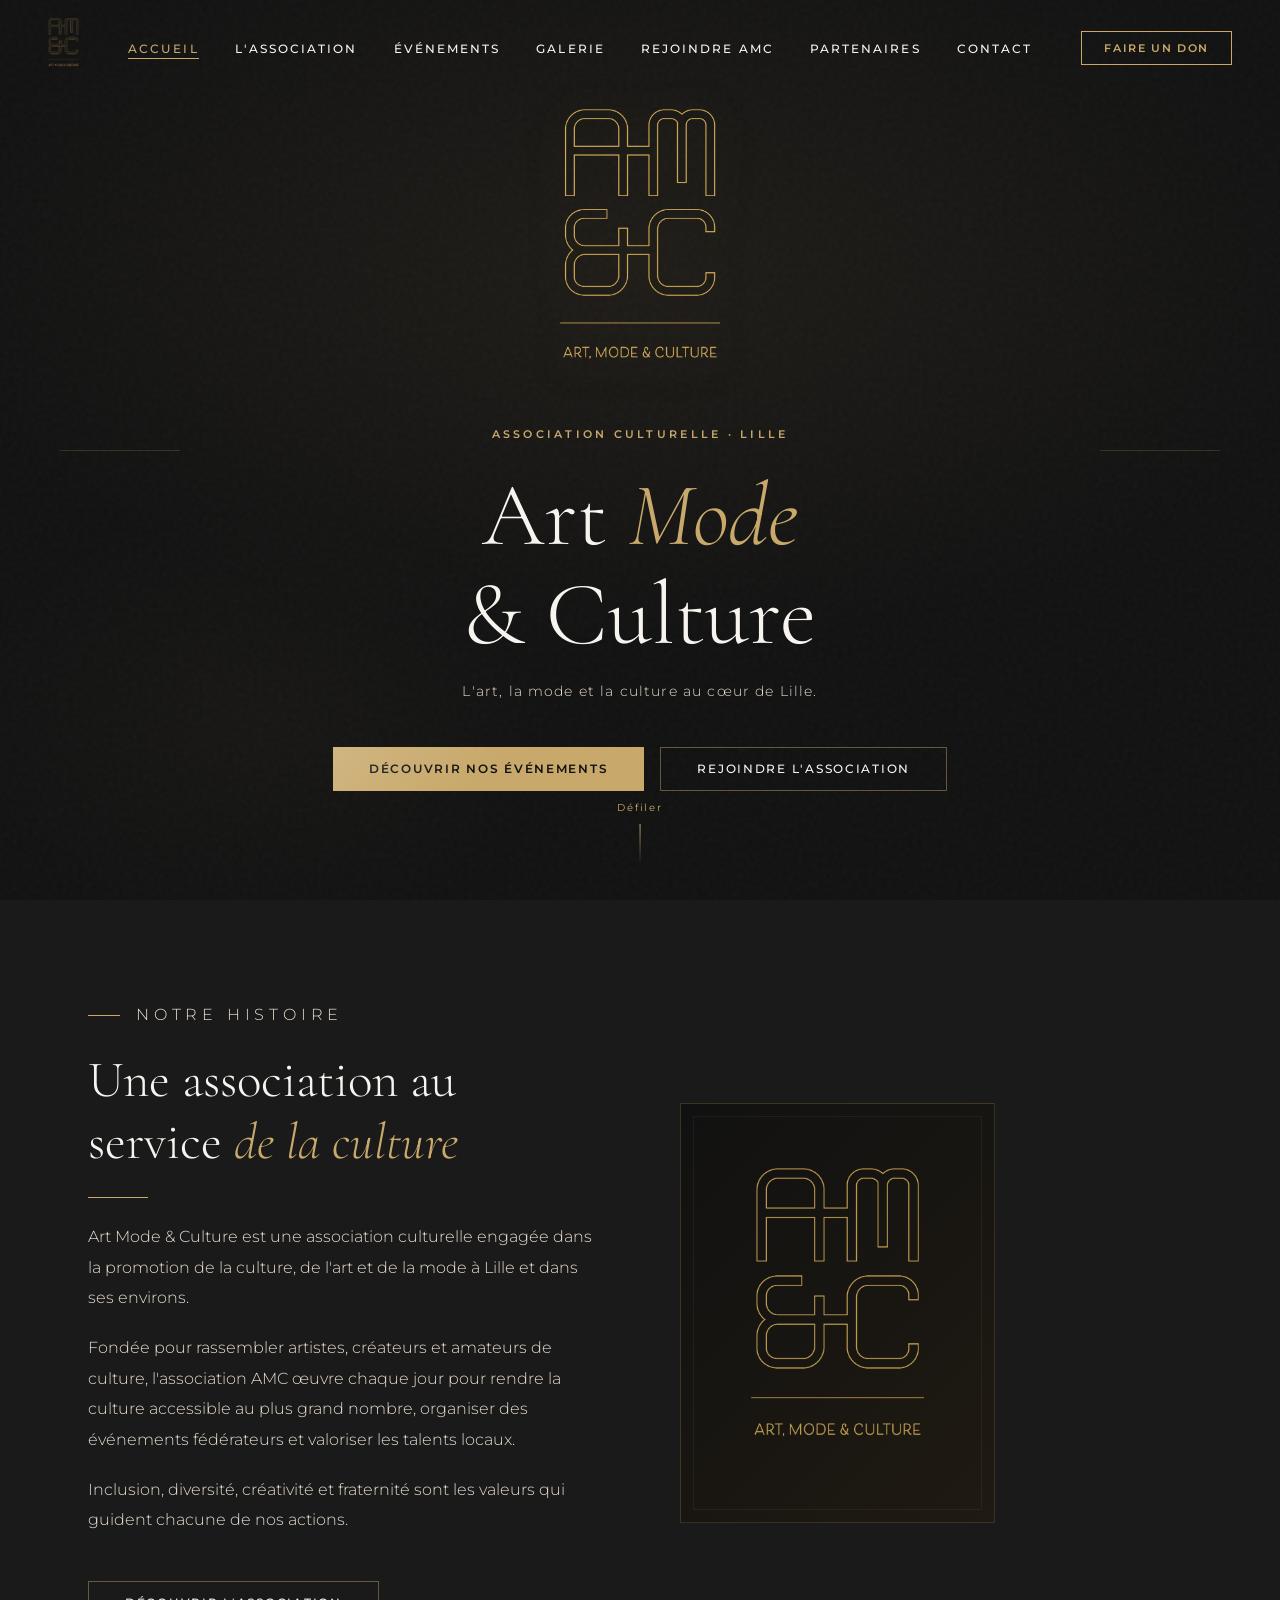
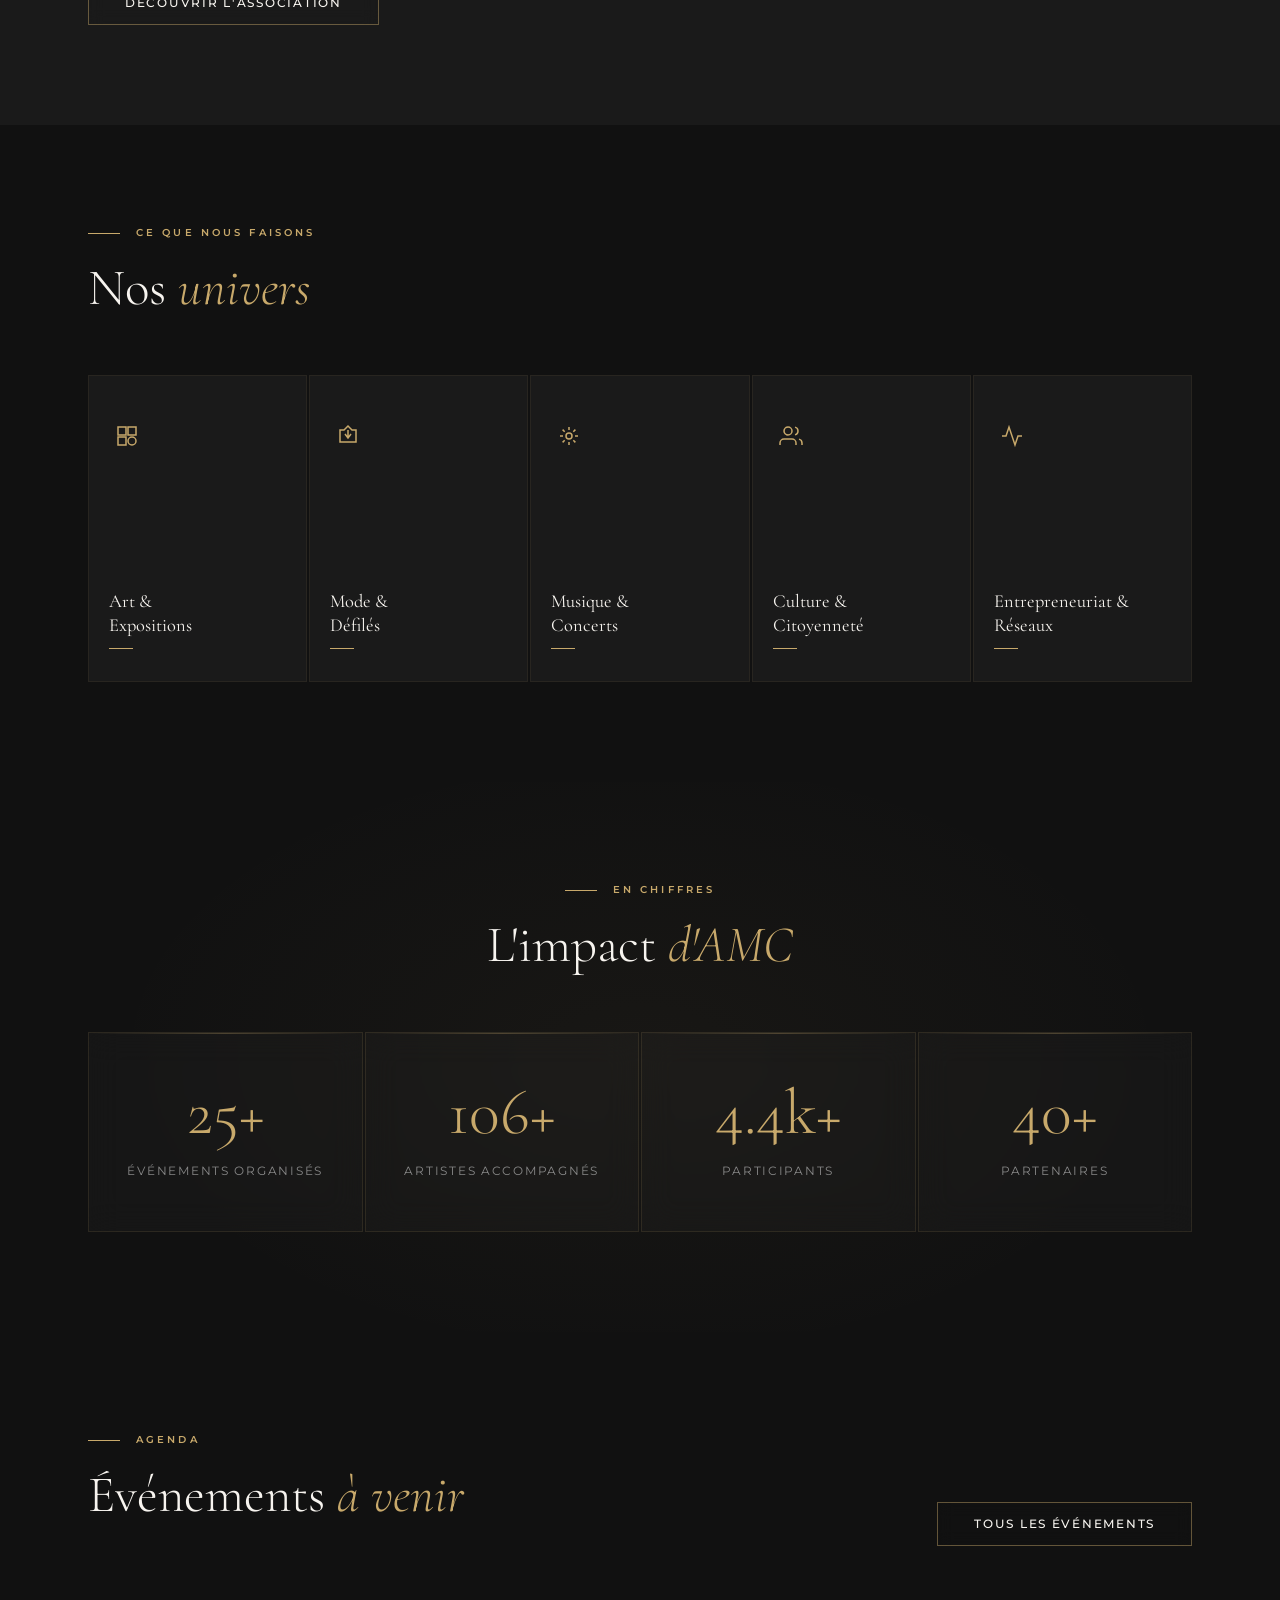
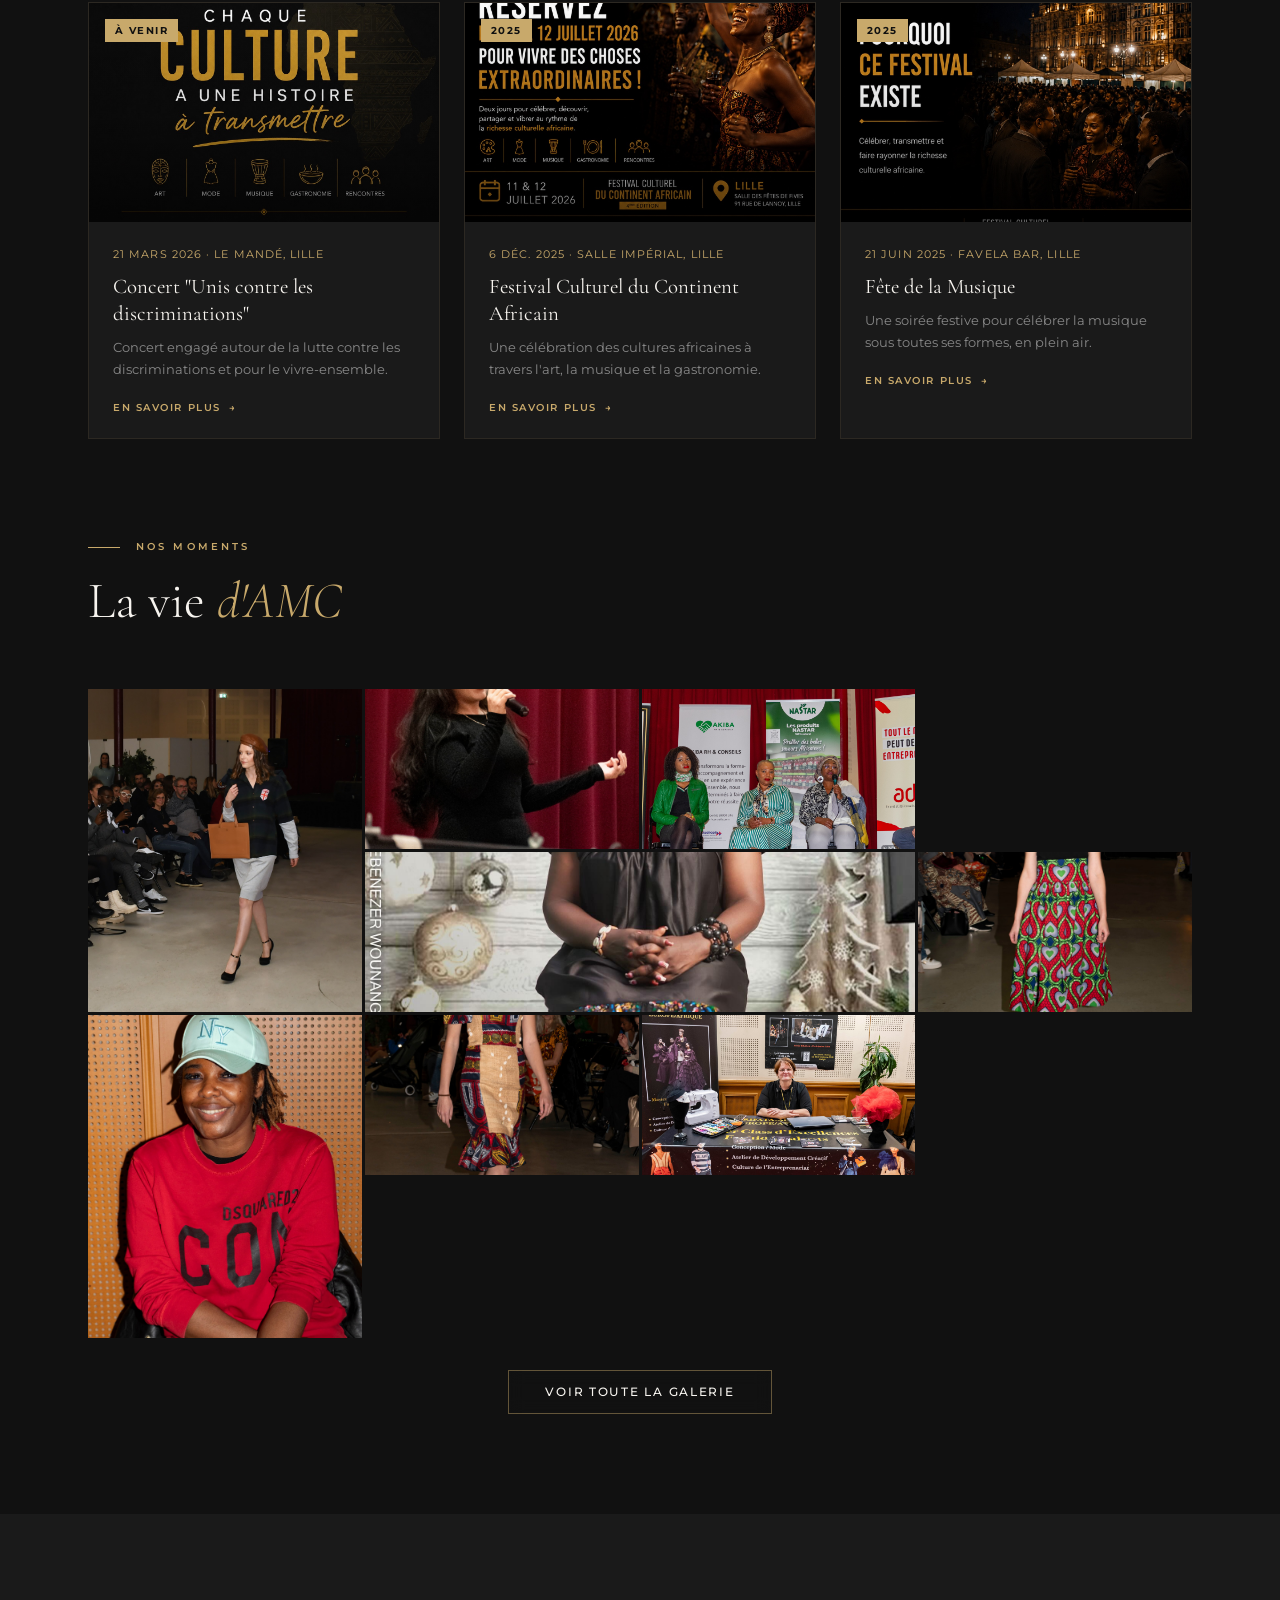
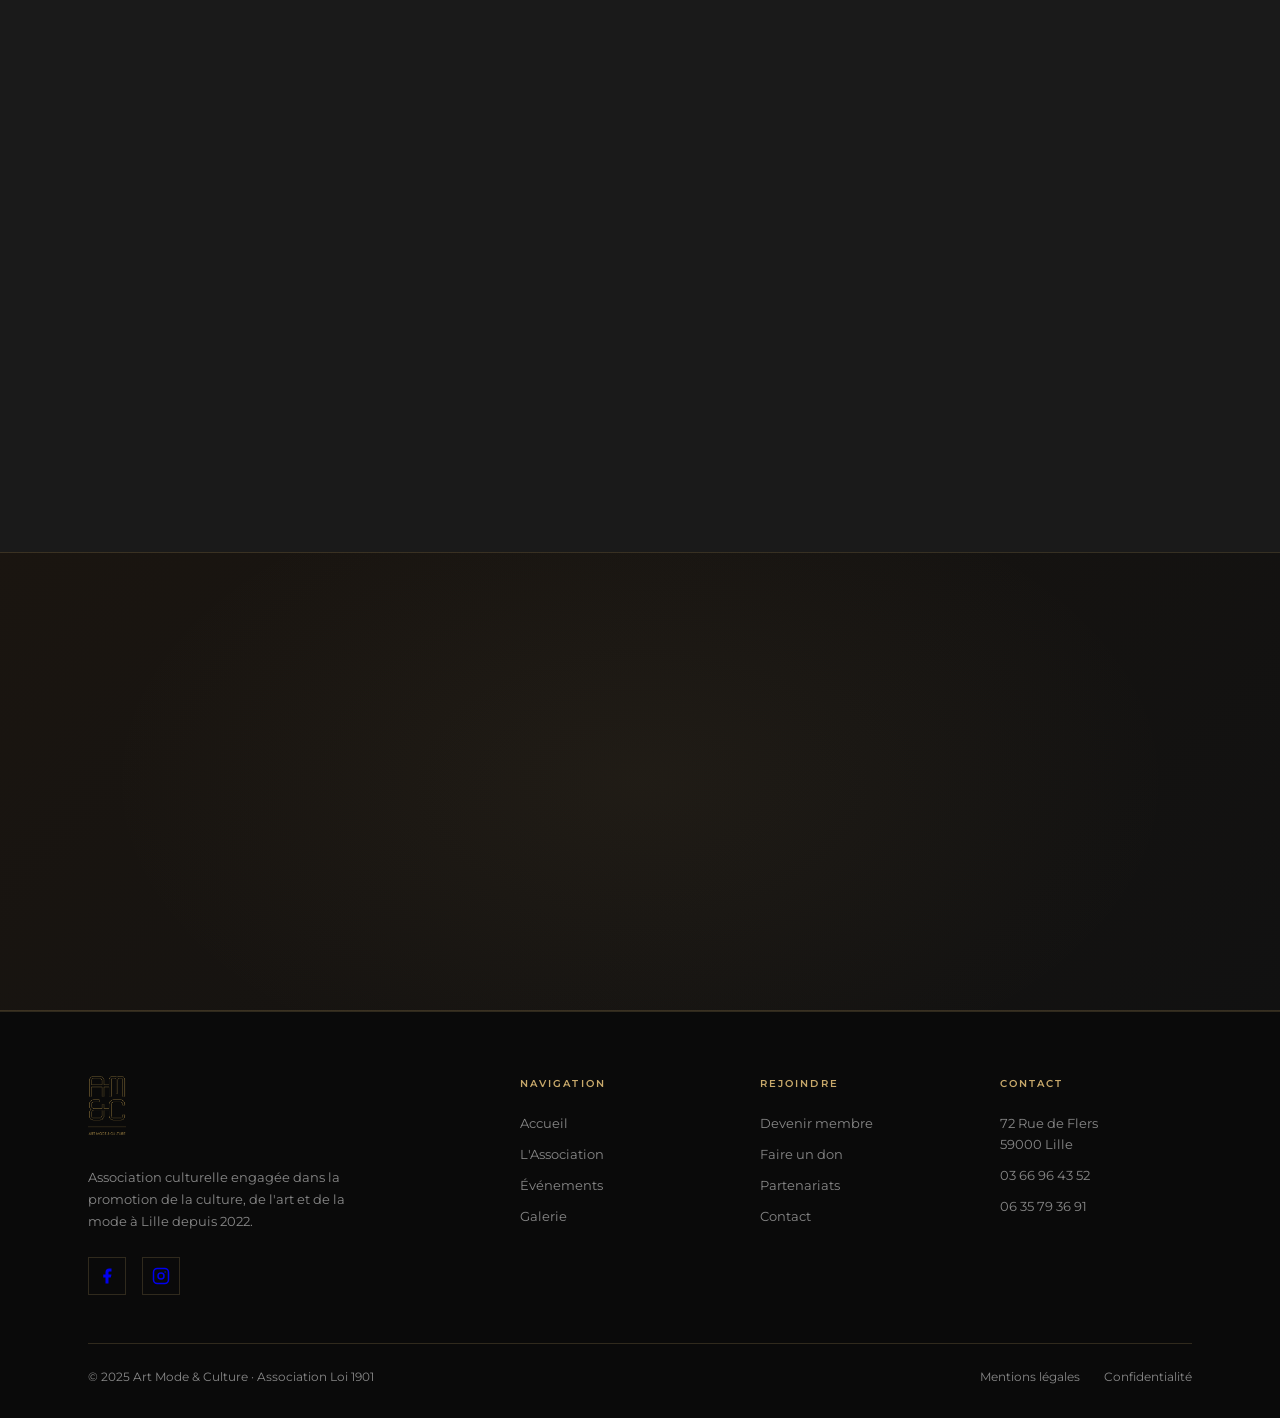
==== index.html @ b9ebd811 "Corriger chemins galerie: remplacer 'galerie site web asso/' par 'galerie/' dans le script JavaScrip" ====
<!DOCTYPE html>
<html lang="fr">
<head>
  <meta charset="UTF-8" />
  <meta name="viewport" content="width=device-width, initial-scale=1.0" />
  <meta name="description" content="Art Mode & Culture — Association culturelle engagée dans la promotion de la culture, de l'art et de la mode à Lille." />
  <meta name="keywords" content="art, mode, culture, Lille, association, événements, galerie" />
  <title>Art Mode & Culture — Association Culturelle à Lille</title>

  <!-- Google Fonts -->
  <link rel="preconnect" href="https://fonts.googleapis.com" />
  <link rel="preconnect" href="https://fonts.gstatic.com" crossorigin />
  <link href="https://fonts.googleapis.com/css2?family=Cormorant+Garamond:ital,wght@0,300;0,400;0,600;1,300;1,400&family=Montserrat:wght@300;400;500;600&family=Playfair+Display:ital,wght@0,400;0,700;1,400&display=swap" rel="stylesheet" />

  <!-- Feuille de styles principale -->
  <link rel="stylesheet" href="styles.css" />
</head>
<body>

  <!-- ════════════════════════════════════
       LIQUID GLASS BACKGROUND — orbes animées
  ════════════════════════════════════ -->
  <div class="liquid-bg" aria-hidden="true">
    <div class="liquid-orb"></div>
    <div class="liquid-orb"></div>
    <div class="liquid-orb"></div>
  </div>

  <!-- ════════════════════════════════════
       NAVIGATION
  ════════════════════════════════════ -->
  <nav id="mainNav">
    <div class="nav-logo" onclick="navigate('accueil')" aria-label="Retour à l'accueil">
      <img src="logo.png" alt="Art Mode &amp; Culture" />
    </div>

    <ul class="nav-links">
      <li><a onclick="navigate('accueil')"      id="nav-accueil"      class="active">Accueil</a></li>
      <li><a onclick="navigate('association')"  id="nav-association">L'Association</a></li>
      <li><a onclick="navigate('evenements')"   id="nav-evenements">Événements</a></li>
      <li><a onclick="navigate('galerie')"      id="nav-galerie">Galerie</a></li>
      <li><a onclick="navigate('rejoindre')"    id="nav-rejoindre">Rejoindre AMC</a></li>
      <li><a onclick="navigate('partenaires')"  id="nav-partenaires">Partenaires</a></li>
      <li><a onclick="navigate('contact')"      id="nav-contact">Contact</a></li>
    </ul>

    <button class="nav-cta" onclick="navigate('don')">
      <span>Faire un don</span>
    </button>

    <div class="hamburger" onclick="openMobile()" aria-label="Menu" aria-expanded="false">
      <span></span><span></span><span></span>
    </div>
  </nav>

  <!-- ════════════════════════════════════
       MENU MOBILE
  ════════════════════════════════════ -->
  <div class="mobile-menu" id="mobileMenu" role="dialog" aria-modal="true" aria-label="Menu navigation">
    <button class="mobile-close" onclick="closeMobile()" aria-label="Fermer le menu">&times;</button>
    <a onclick="navigate('accueil');closeMobile()">Accueil</a>
    <a onclick="navigate('association');closeMobile()">L'Association</a>
    <a onclick="navigate('evenements');closeMobile()">Événements</a>
    <a onclick="navigate('galerie');closeMobile()">Galerie</a>
    <a onclick="navigate('rejoindre');closeMobile()">Rejoindre AMC</a>
    <a onclick="navigate('partenaires');closeMobile()">Partenaires</a>
    <a onclick="navigate('don');closeMobile()">Faire un don</a>
    <a onclick="navigate('contact');closeMobile()">Contact</a>
  </div>

  <!-- ════════════════════════════════════
       LIGHTBOX
  ════════════════════════════════════ -->
  <div id="lightbox" style="display:none; position:fixed; inset:0; z-index:9999; background:rgba(0,0,0,0.92); align-items:center; justify-content:center;" onclick="closeLightbox()">
    <button style="position:absolute; top:24px; right:32px; color:var(--gold); background:none; border:none; font-size:2rem; cursor:pointer;" aria-label="Fermer">&times;</button>
  </div>


  <!-- ╔══════════════════════════════════╗
       ║  PAGE — ACCUEIL                  ║
       ╚══════════════════════════════════╝ -->
  <div class="page active" id="page-accueil">

    <!-- HERO -->
    <section class="hero">
      <div class="hero-bg" aria-hidden="true"></div>
      <div class="hero-grain" aria-hidden="true"></div>
      <div class="hero-glass-line" aria-hidden="true"></div>
      <div class="hero-glass-line" aria-hidden="true"></div>
      <div class="hero-line-left"  aria-hidden="true"></div>
      <div class="hero-line-right" aria-hidden="true"></div>

      <div class="hero-content">
        <!-- LOGO 3D -->
        <div class="hero-logo">
          <div class="hero-logo-3d-wrapper">
            <img src="logo.png" alt="Art Mode &amp; Culture — Logo" />
            <!-- Le reflet miroir est injecté dynamiquement par main.js -->
          </div>
        </div>

        <p class="hero-label">Association Culturelle · Lille</p>

        <h1 class="hero-title">
          Art <em>Mode</em><br />&amp; Culture
        </h1>

        <p class="hero-subtitle">L'art, la mode et la culture au cœur de Lille.</p>

        <div class="hero-btns">
          <button class="btn-primary" onclick="navigate('evenements')">Découvrir nos événements</button>
          <button class="btn-outline" onclick="navigate('rejoindre')">Rejoindre l'association</button>
        </div>
      </div>

      <div class="hero-scroll" aria-hidden="true">
        <span>Défiler</span>
        <div class="scroll-line"></div>
      </div>
    </section>

    <!-- PRÉSENTATION -->
    <section class="intro-section">
      <div class="container">
        <div class="intro-grid">
          <div class="intro-text reveal">
            <p class="section-label">Notre histoire</p>
            <h2 class="section-title">Une association au service <em>de la culture</em></h2>
            <div class="divider"></div>
            <p>Art Mode &amp; Culture est une association culturelle engagée dans la promotion de la culture, de l'art et de la mode à Lille et dans ses environs.</p>
            <p>Fondée pour rassembler artistes, créateurs et amateurs de culture, l'association AMC œuvre chaque jour pour rendre la culture accessible au plus grand nombre, organiser des événements fédérateurs et valoriser les talents locaux.</p>
            <p>Inclusion, diversité, créativité et fraternité sont les valeurs qui guident chacune de nos actions.</p>
            <br />
            <button class="btn-outline" onclick="navigate('association')">Découvrir l'association</button>
          </div>
          <div class="intro-visual reveal">
            <img src="logo.png" alt="Logo Art Mode &amp; Culture" />
          </div>
        </div>
      </div>
    </section>

    <!-- NOS UNIVERS -->
    <section>
      <div class="container">
        <div class="reveal">
          <p class="section-label">Ce que nous faisons</p>
          <h2 class="section-title">Nos <em>univers</em></h2>
        </div>
        <div class="univers-grid">

          <div class="univers-card reveal">
            <div class="univers-icon">
              <svg viewBox="0 0 24 24" aria-hidden="true">
                <rect x="3" y="3" width="8" height="8"/><rect x="13" y="3" width="8" height="8"/>
                <rect x="3" y="13" width="8" height="8"/><circle cx="17" cy="17" r="4"/>
              </svg>
            </div>
            <div>
              <p class="univers-name">Art &amp;<br />Expositions</p>
              <div class="univers-line"></div>
            </div>
          </div>

          <div class="univers-card reveal">
            <div class="univers-icon">
              <svg viewBox="0 0 24 24" aria-hidden="true">
                <path d="M12 2L8 6H4v12h16V6h-4L12 2z"/>
                <path d="M12 6v8M9 10l3 4 3-4"/>
              </svg>
            </div>
            <div>
              <p class="univers-name">Mode &amp;<br />Défilés</p>
              <div class="univers-line"></div>
            </div>
          </div>

          <div class="univers-card reveal">
            <div class="univers-icon">
              <svg viewBox="0 0 24 24" aria-hidden="true">
                <circle cx="12" cy="12" r="3"/>
                <path d="M12 3v3M12 18v3M3 12h3M18 12h3M5.6 5.6l2.1 2.1M16.3 16.3l2.1 2.1M5.6 18.4l2.1-2.1M16.3 7.7l2.1-2.1"/>
              </svg>
            </div>
            <div>
              <p class="univers-name">Musique &amp;<br />Concerts</p>
              <div class="univers-line"></div>
            </div>
          </div>

          <div class="univers-card reveal">
            <div class="univers-icon">
              <svg viewBox="0 0 24 24" aria-hidden="true">
                <path d="M17 21v-2a4 4 0 0 0-4-4H5a4 4 0 0 0-4 4v2"/>
                <circle cx="9" cy="7" r="4"/>
                <path d="M23 21v-2a4 4 0 0 0-3-3.87M16 3.13a4 4 0 0 1 0 7.75"/>
              </svg>
            </div>
            <div>
              <p class="univers-name">Culture &amp;<br />Citoyenneté</p>
              <div class="univers-line"></div>
            </div>
          </div>

          <div class="univers-card reveal">
            <div class="univers-icon">
              <svg viewBox="0 0 24 24" aria-hidden="true">
                <path d="M22 12h-4l-3 9L9 3l-3 9H2"/>
              </svg>
            </div>
            <div>
              <p class="univers-name">Entrepreneuriat &amp;<br />Réseaux</p>
              <div class="univers-line"></div>
            </div>
          </div>

        </div>
      </div>
    </section>

    <!-- CHIFFRES CLÉS -->
    <section class="chiffres-section">
      <div class="container">
        <div class="reveal" style="text-align:center;">
          <p class="section-label" style="justify-content:center;">En chiffres</p>
          <h2 class="section-title">L'impact <em>d'AMC</em></h2>
        </div>
        <div class="chiffres-grid">
          <div class="chiffre-item reveal">
            <span class="chiffre-num counter" data-target="25">0</span>
            <span class="chiffre-label">Événements organisés</span>
          </div>
          <div class="chiffre-item reveal">
            <span class="chiffre-num counter" data-target="150">0</span>
            <span class="chiffre-label">Artistes accompagnés</span>
          </div>
          <div class="chiffre-item reveal">
            <span class="chiffre-num counter" data-target="5000">0</span>
            <span class="chiffre-label">Participants</span>
          </div>
          <div class="chiffre-item reveal">
            <span class="chiffre-num counter" data-target="40">0</span>
            <span class="chiffre-label">Partenaires</span>
          </div>
        </div>
      </div>
    </section>

    <!-- ÉVÉNEMENTS À VENIR -->
    <section>
      <div class="container">
        <div class="reveal" style="display:flex; justify-content:space-between; align-items:flex-end; margin-bottom:56px;">
          <div>
            <p class="section-label">Agenda</p>
            <h2 class="section-title">Événements <em>à venir</em></h2>
          </div>
          <button class="btn-outline" onclick="navigate('evenements')" style="flex-shrink:0;">Tous les événements</button>
        </div>

        <div class="events-grid">

          <article class="event-card reveal">
            <div class="event-img">
            <img src="galerie/Affiches/690205248_17964600612086373_2678800670389616223_n.jpg" alt="Concert Unis contre les discriminations" loading="lazy" />
            <div class="event-img-overlay"></div>
            <span class="event-tag">À VENIR</span>
            </div>
            <div class="event-body">
              <p class="event-meta">21 MARS 2026 · LE MANDÉ, LILLE</p>
              <h3 class="event-title">Concert "Unis contre les discriminations"</h3>
              <p class="event-desc">Concert engagé autour de la lutte contre les discriminations et pour le vivre-ensemble.</p>
              <button class="event-btn" onclick="navigate('evenements')">En savoir plus <span>&#8594;</span></button>
            </div>
          </article>

          <article class="event-card reveal">
            <div class="event-img">
            <img src="galerie/Affiches/684932864_17964597360086373_5441260454552980300_n.jpg" alt="Festival Culturel du Continent Africain" loading="lazy" />
            <div class="event-img-overlay"></div>
            <span class="event-tag">2025</span>
            </div>
            <div class="event-body">
              <p class="event-meta">6 DÉC. 2025 · SALLE IMPÉRIAL, LILLE</p>
              <h3 class="event-title">Festival Culturel du Continent Africain</h3>
              <p class="event-desc">Une célébration des cultures africaines à travers l'art, la musique et la gastronomie.</p>
              <button class="event-btn" onclick="navigate('evenements')">En savoir plus <span>&#8594;</span></button>
            </div>
          </article>

          <article class="event-card reveal">
            <div class="event-img">
            <img src="galerie/Affiches/686329782_17964597339086373_2072289524437450190_n.jpg" alt="Conférence AMC" loading="lazy" />
            <div class="event-img-overlay"></div>
            <span class="event-tag">2025</span>
            </div>
            <div class="event-body">
              <p class="event-meta">21 JUIN 2025 · FAVELA BAR, LILLE</p>
              <h3 class="event-title">Fête de la Musique</h3>
              <p class="event-desc">Une soirée festive pour célébrer la musique sous toutes ses formes, en plein air.</p>
              <button class="event-btn" onclick="navigate('evenements')">En savoir plus <span>&#8594;</span></button>
            </div>
          </article>

        </div>
      </div>
    </section>

    <!-- GALERIE IMMERSIVE -->
    <section style="padding-top:0;">
      <div class="container">
        <div class="reveal" style="margin-bottom:0;">
          <p class="section-label">Nos moments</p>
          <h2 class="section-title">La vie <em>d'AMC</em></h2>
        </div>
        <div class="galerie-grid">

          <div class="galerie-item tall reveal" onclick="openLightbox(this)">
            <img src="galerie/défilé/480712816_608440235387057_8403607310011299154_n.jpg" alt="Défilé AMC" loading="lazy" />
            <div class="galerie-overlay"><svg width="28" height="28" viewBox="0 0 24 24" fill="none" stroke="rgba(200,169,107,0.8)" stroke-width="1.5"><path d="M15 3h6v6M9 21H3v-6M21 3l-7 7M3 21l7-7"/></svg></div>
          </div>

          <div class="galerie-item reveal" onclick="openLightbox(this)">
            <img src="galerie/concerts/482272315_618966761001071_98029328264799427_n.jpg" alt="Concert AMC" loading="lazy" />
            <div class="galerie-overlay"><svg width="28" height="28" viewBox="0 0 24 24" fill="none" stroke="rgba(200,169,107,0.8)" stroke-width="1.5"><path d="M15 3h6v6M9 21H3v-6M21 3l-7 7M3 21l7-7"/></svg></div>
          </div>

          <div class="galerie-item reveal" onclick="openLightbox(this)">
            <img src="galerie/expositions/482250827_618966717667742_2402897254331100407_n.jpg" alt="Exposition AMC" loading="lazy" />
            <div class="galerie-overlay"><svg width="28" height="28" viewBox="0 0 24 24" fill="none" stroke="rgba(200,169,107,0.8)" stroke-width="1.5"><path d="M15 3h6v6M9 21H3v-6M21 3l-7 7M3 21l7-7"/></svg></div>
          </div>

          <div class="galerie-item wide reveal" onclick="openLightbox(this)">
            <img src="galerie/public/472700731_17911223979086373_7301952942377907097_n.jpg" alt="Public AMC" loading="lazy" />
            <div class="galerie-overlay"><svg width="28" height="28" viewBox="0 0 24 24" fill="none" stroke="rgba(200,169,107,0.8)" stroke-width="1.5"><path d="M15 3h6v6M9 21H3v-6M21 3l-7 7M3 21l7-7"/></svg></div>
          </div>

          <div class="galerie-item reveal" onclick="openLightbox(this)">
            <img src="galerie/défilé/482205028_618966961001051_1535376431775391342_n.jpg" alt="Défilé mode AMC" loading="lazy" />
            <div class="galerie-overlay"><svg width="28" height="28" viewBox="0 0 24 24" fill="none" stroke="rgba(200,169,107,0.8)" stroke-width="1.5"><path d="M15 3h6v6M9 21H3v-6M21 3l-7 7M3 21l7-7"/></svg></div>
          </div>

          <div class="galerie-item tall reveal" onclick="openLightbox(this)">
            <img src="galerie/Backstages/483364319_618967081001039_4655811177349411345_n.jpg" alt="Backstage AMC" loading="lazy" />
            <div class="galerie-overlay"><svg width="28" height="28" viewBox="0 0 24 24" fill="none" stroke="rgba(200,169,107,0.8)" stroke-width="1.5"><path d="M15 3h6v6M9 21H3v-6M21 3l-7 7M3 21l7-7"/></svg></div>
          </div>

          <div class="galerie-item reveal" onclick="openLightbox(this)">
            <img src="galerie/défilé/482253178_618966801001067_7509743639370563440_n.jpg" alt="Mode AMC" loading="lazy" />
            <div class="galerie-overlay"><svg width="28" height="28" viewBox="0 0 24 24" fill="none" stroke="rgba(200,169,107,0.8)" stroke-width="1.5"><path d="M15 3h6v6M9 21H3v-6M21 3l-7 7M3 21l7-7"/></svg></div>
          </div>

          <div class="galerie-item reveal" onclick="openLightbox(this)">
            <img src="galerie/expositions/482251698_618966781001069_8122961068557577304_n.jpg" alt="Artistes AMC" loading="lazy" />
            <div class="galerie-overlay"><svg width="28" height="28" viewBox="0 0 24 24" fill="none" stroke="rgba(200,169,107,0.8)" stroke-width="1.5"><path d="M15 3h6v6M9 21H3v-6M21 3l-7 7M3 21l7-7"/></svg></div>
          </div>

        </div>
        <div style="text-align:center; margin-top:32px;">
          <button class="btn-outline" onclick="navigate('galerie')">Voir toute la galerie</button>
        </div>
      </div>
    </section>

    <!-- TÉMOIGNAGES -->
    <section class="temoignages-section">
      <div class="container">
        <div class="reveal" style="text-align:center;">
          <p class="section-label" style="justify-content:center;">Ce qu'ils disent</p>
          <h2 class="section-title">Témoignages</h2>
        </div>
        <div class="temoignages-grid">

          <div class="temoignage-card reveal">
            <p class="temoignage-text">Une association qui fait vraiment bouger les choses à Lille. Les événements sont toujours d'une qualité remarquable et l'ambiance est incroyable.</p>
            <p class="temoignage-author">Sophie M.</p>
            <p class="temoignage-role">Artiste peintre · Membre depuis 2023</p>
          </div>

          <div class="temoignage-card reveal">
            <p class="temoignage-text">AMC m'a permis de rencontrer des créateurs formidables et de me produire dans des cadres exceptionnels. Une vraie communauté culturelle.</p>
            <p class="temoignage-author">Kévin T.</p>
            <p class="temoignage-role">Musicien · Participant au Festival 2024</p>
          </div>

          <div class="temoignage-card reveal">
            <p class="temoignage-text">En tant que partenaire, nous sommes fiers de soutenir les actions d'AMC. Leur professionnalisme et leur engagement sont exemplaires.</p>
            <p class="temoignage-author">Marie-Claire B.</p>
            <p class="temoignage-role">Directrice · Partenaire institutionnel</p>
          </div>

        </div>
      </div>
    </section>

    <!-- CTA FINAL -->
    <section class="cta-banner">
      <div class="container" style="position:relative; z-index:1;">
        <div class="reveal">
          <p class="section-label" style="justify-content:center;">Ensemble</p>
          <h2 class="section-title">Rejoignez une communauté<br />culturelle <em>engagée</em></h2>
          <p>Artistes, créateurs, spectateurs — votre place est ici.</p>
          <div style="display:flex; gap:16px; justify-content:center; flex-wrap:wrap;">
            <button class="btn-primary" onclick="navigate('rejoindre')">Devenir membre</button>
            <button class="btn-outline" onclick="navigate('don')">Soutenir AMC</button>
          </div>
        </div>
      </div>
    </section>

    <!-- FOOTER -->
    <footer>
      <div class="container">
        <div class="footer-grid">
          <div class="footer-brand">
            <img src="logo.png" alt="Art Mode &amp; Culture" />
            <p>Association culturelle engagée dans la promotion de la culture, de l'art et de la mode à Lille depuis 2022.</p>
            <div class="footer-socials">
              <a class="social-icon" href="https://www.facebook.com/artmodeetculture" target="_blank" rel="noopener" aria-label="Facebook">
                <svg width="18" height="18" viewBox="0 0 24 24" fill="currentColor"><path d="M18 2h-3a5 5 0 0 0-5 5v3H7v4h3v8h4v-8h3l1-4h-4V7a1 1 0 0 1 1-1h3z"/></svg>
              </a>
              <a class="social-icon" href="https://www.instagram.com/artmodeetculture" target="_blank" rel="noopener" aria-label="Instagram">
                <svg width="18" height="18" viewBox="0 0 24 24" fill="none" stroke="currentColor" stroke-width="2" stroke-linecap="round" stroke-linejoin="round"><rect x="2" y="2" width="20" height="20" rx="5" ry="5"/><circle cx="12" cy="12" r="4"/><circle cx="17.5" cy="6.5" r="1" fill="currentColor" stroke="none"/></svg>
              </a>
            </div>
          </div>

          <div class="footer-col">
            <h4>Navigation</h4>
            <a onclick="navigate('accueil')">Accueil</a>
            <a onclick="navigate('association')">L'Association</a>
            <a onclick="navigate('evenements')">Événements</a>
            <a onclick="navigate('galerie')">Galerie</a>
          </div>

          <div class="footer-col">
            <h4>Rejoindre</h4>
            <a onclick="navigate('rejoindre')">Devenir membre</a>
            <a onclick="navigate('don')">Faire un don</a>
            <a onclick="navigate('partenaires')">Partenariats</a>
            <a onclick="navigate('contact')">Contact</a>
          </div>

          <div class="footer-col">
            <h4>Contact</h4>
            <p>72 Rue de Flers<br />59000 Lille</p>
            <p>03 66 96 43 52</p>
            <p>06 35 79 36 91</p>
          </div>
        </div>

        <div class="footer-bottom">
          <p>&copy; 2025 Art Mode &amp; Culture · Association Loi 1901</p>
          <div style="display:flex; gap:24px;">
            <a onclick="navigate('mentions')">Mentions légales</a>
            <a onclick="navigate('confidentialite')">Confidentialité</a>
          </div>
        </div>
      </div>
    </footer>

  </div><!-- /page-accueil -->


  <!-- ╔══════════════════════════════════╗
       ║  PAGE — L'ASSOCIATION           ║
       ╚══════════════════════════════════╝ -->
  <div class="page" id="page-association">

    <section class="asso-hero">
      <div class="container">
        <p class="section-label" style="justify-content:center;">Qui sommes-nous</p>
        <h1 class="section-title">L'<em>Association</em></h1>
        <div class="divider" style="margin:24px auto;"></div>
        <p style="max-width:600px; margin:0 auto; color:var(--beige); font-size:1rem; font-weight:300; line-height:1.9;">
          Art Mode &amp; Culture est une association loi 1901 basée à Lille, œuvrant pour la promotion de la culture, de l'art et de la mode.
        </p>
      </div>
    </section>

    <!-- MISSION -->
    <section>
      <div class="container">
        <div class="intro-grid reveal">
          <div class="intro-text">
            <p class="section-label">Notre raison d'être</p>
            <h2 class="section-title">Mission &amp; <em>Objectifs</em></h2>
            <div class="divider"></div>
            <p>Promouvoir la culture, l'art et la mode en fédérant artistes, créateurs et amateurs au sein d'une communauté dynamique et inclusive.</p>
            <br />
            <ul style="list-style:none; display:flex; flex-direction:column; gap:14px;">
              <li style="display:flex; gap:12px; align-items:flex-start; font-size:0.88rem; color:var(--beige);">
                <span style="color:var(--gold); margin-top:2px;">&#8212;</span> Développer des projets culturels innovants
              </li>
              <li style="display:flex; gap:12px; align-items:flex-start; font-size:0.88rem; color:var(--beige);">
                <span style="color:var(--gold); margin-top:2px;">&#8212;</span> Organiser des événements fédérateurs
              </li>
              <li style="display:flex; gap:12px; align-items:flex-start; font-size:0.88rem; color:var(--beige);">
                <span style="color:var(--gold); margin-top:2px;">&#8212;</span> Valoriser les talents locaux
              </li>
              <li style="display:flex; gap:12px; align-items:flex-start; font-size:0.88rem; color:var(--beige);">
                <span style="color:var(--gold); margin-top:2px;">&#8212;</span> Favoriser le vivre-ensemble par la culture
              </li>
              <li style="display:flex; gap:12px; align-items:flex-start; font-size:0.88rem; color:var(--beige);">
                <span style="color:var(--gold); margin-top:2px;">&#8212;</span> Créer des archives culturelles durables
              </li>
            </ul>
          </div>
          <div class="intro-visual">
            <img src="logo.png" alt="Art Mode &amp; Culture" />
          </div>
        </div>
      </div>
    </section>

    <!-- VALEURS -->
    <section style="background:var(--black-soft);">
      <div class="container">
        <div class="reveal" style="text-align:center;">
          <p class="section-label" style="justify-content:center;">Ce qui nous guide</p>
          <h2 class="section-title">Nos <em>valeurs</em></h2>
        </div>
        <div class="valeurs-grid">

          <div class="valeur-card reveal">
            <div class="valeur-icon">
              <svg viewBox="0 0 24 24" aria-hidden="true"><path d="M17 21v-2a4 4 0 0 0-4-4H5a4 4 0 0 0-4 4v2"/><circle cx="9" cy="7" r="4"/><path d="M23 21v-2a4 4 0 0 0-3-3.87M16 3.13a4 4 0 0 1 0 7.75"/></svg>
            </div>
            <p class="valeur-name">Inclusion</p>
          </div>

          <div class="valeur-card reveal">
            <div class="valeur-icon">
              <svg viewBox="0 0 24 24" aria-hidden="true"><circle cx="12" cy="12" r="10"/><path d="M2 12h20M12 2a15.3 15.3 0 0 1 4 10 15.3 15.3 0 0 1-4 10 15.3 15.3 0 0 1-4-10 15.3 15.3 0 0 1 4-10z"/></svg>
            </div>
            <p class="valeur-name">Diversité</p>
          </div>

          <div class="valeur-card reveal">
            <div class="valeur-icon">
              <svg viewBox="0 0 24 24" aria-hidden="true"><polygon points="12 2 15.09 8.26 22 9.27 17 14.14 18.18 21.02 12 17.77 5.82 21.02 7 14.14 2 9.27 8.91 8.26 12 2"/></svg>
            </div>
            <p class="valeur-name">Créativité</p>
          </div>

          <div class="valeur-card reveal">
            <div class="valeur-icon">
              <svg viewBox="0 0 24 24" aria-hidden="true"><path d="M20.84 4.61a5.5 5.5 0 0 0-7.78 0L12 5.67l-1.06-1.06a5.5 5.5 0 0 0-7.78 7.78l1.06 1.06L12 21.23l7.78-7.78 1.06-1.06a5.5 5.5 0 0 0 0-7.78z"/></svg>
            </div>
            <p class="valeur-name">Fraternité</p>
          </div>

          <div class="valeur-card reveal">
            <div class="valeur-icon">
              <svg viewBox="0 0 24 24" aria-hidden="true"><path d="M12 22s8-4 8-10V5l-8-3-8 3v7c0 6 8 10 8 10z"/></svg>
            </div>
            <p class="valeur-name">Transmission</p>
          </div>

        </div>
      </div>
    </section>

    <!-- HISTORIQUE -->
    <section>
      <div class="container">
        <div class="reveal">
          <p class="section-label">Notre parcours</p>
          <h2 class="section-title">Historique &amp; <em>Impact</em></h2>
        </div>
        <div class="timeline">

          <div class="timeline-item reveal">
            <div class="timeline-year">2022</div>
            <div class="timeline-content">
              <h4>Fondation de l'association</h4>
              <p>Création d'Art Mode &amp; Culture à Lille, avec pour mission de rassembler artistes et créateurs autour d'un projet culturel commun.</p>
            </div>
          </div>

          <div class="timeline-item reveal">
            <div class="timeline-year">2023</div>
            <div class="timeline-content">
              <h4>Exposition &amp; Défilé Mode et Culture</h4>
              <p>Premier grand événement à la Place Sébastopol de Lille le 4 novembre 2023, marquant l'entrée d'AMC dans le paysage culturel lillois.</p>
            </div>
          </div>

          <div class="timeline-item reveal">
            <div class="timeline-year">2024</div>
            <div class="timeline-content">
              <h4>Festival Culturel du Continent Africain</h4>
              <p>29–30 novembre 2024 à Lille — deux jours de festivités, concerts et expositions rassemblant plus de 1 000 participants.</p>
            </div>
          </div>

          <div class="timeline-item reveal">
            <div class="timeline-year">2025</div>
            <div class="timeline-content">
              <h4>Expansion et diversification</h4>
              <p>Fête de la Musique, Festival Culturel, Conférence écologie, Old School Ambiance, Afro Business Event, After Work Piano Bar — une année riche en événements.</p>
            </div>
          </div>

          <div class="timeline-item reveal">
            <div class="timeline-year">2026</div>
            <div class="timeline-content">
              <h4>Concert "Unis contre les discriminations"</h4>
              <p>21 mars 2026 au Le Mandé, Lille — un concert engagé portant un message fort autour de la lutte contre toutes les discriminations.</p>
            </div>
          </div>

        </div>
      </div>
    </section>

    <section class="cta-banner">
      <div class="container" style="position:relative; z-index:1;">
        <div class="reveal">
          <h2 class="section-title">Rejoignez <em>l'aventure</em></h2>
          <p>Votre engagement compte pour faire vivre la culture à Lille.</p>
          <button class="btn-primary" onclick="navigate('rejoindre')">Devenir membre</button>
        </div>
      </div>
    </section>

    <footer>
      <div class="container">
        <div class="footer-bottom" style="border-top:none; padding-top:0;">
          <p>&copy; 2025 Art Mode &amp; Culture · Association Loi 1901</p>
          <div style="display:flex; gap:24px;">
            <a onclick="navigate('mentions')">Mentions légales</a>
            <a onclick="navigate('confidentialite')">Confidentialité</a>
          </div>
        </div>
      </div>
    </footer>

  </div><!-- /page-association -->


  <!-- ╔══════════════════════════════════╗
       ║  PAGE — ÉVÉNEMENTS              ║
       ╚══════════════════════════════════╝ -->
  <div class="page" id="page-evenements">

    <section class="events-page-hero">
      <div class="container">
        <p class="section-label" style="justify-content:center;">Agenda culturel</p>
        <h1 class="section-title">Nos <em>Événements</em></h1>
        <div class="divider" style="margin:24px auto;"></div>
      </div>
    </section>

    <section style="padding-top:0;">
      <div class="container">
        <div class="filter-bar" role="tablist" aria-label="Filtrer par année">
          <button class="filter-btn active" role="tab" onclick="filterEvents('tous', this)">Tous</button>
          <button class="filter-btn" role="tab" onclick="filterEvents('avenir', this)">À venir</button>
          <button class="filter-btn" role="tab" onclick="filterEvents('2026', this)">2026</button>
          <button class="filter-btn" role="tab" onclick="filterEvents('2025', this)">2025</button>
          <button class="filter-btn" role="tab" onclick="filterEvents('2024', this)">2024</button>
          <button class="filter-btn" role="tab" onclick="filterEvents('2023', this)">2023</button>
        </div>

        <div class="events-full-grid" id="eventsGrid">

          <!-- 2026 / À VENIR -->
          <article class="event-card" data-year="2026 avenir">
            <div class="event-img">
            <img src="galerie site web asso/concerts/482272315_618966761001071_98029328264799427_n.jpg" alt="Old School Ambiance" loading="lazy" />
            <div class="event-img-overlay"></div>
            <span class="event-tag">À VENIR</span>
            </div>
            <div class="event-body">
              <p class="event-meta">21 MARS 2026 · LE MANDÉ, LILLE</p>
              <h3 class="event-title">Concert "Unis contre les discriminations"</h3>
              <p class="event-desc">Concert engagé autour de la lutte contre les discriminations. Une soirée musicale portant un message fort pour le vivre-ensemble.</p>
              <button class="event-btn">En savoir plus <span>&#8594;</span></button>
            </div>
          </article>

          <!-- 2025 -->
          <article class="event-card" data-year="2025">
            <div class="event-img">
            <img src="galerie site web asso/Backstages/482205438_618966764334404_7375711029498316382_n.jpg" alt="After Work Piano Bar AMC" loading="lazy" />
            <div class="event-img-overlay"></div>
            <span class="event-tag">2025</span>
            </div>
            <div class="event-body">
              <p class="event-meta">6 DÉC. 2025 · SALLE IMPÉRIAL, LILLE</p>
              <h3 class="event-title">Festival Culturel du Continent Africain</h3>
              <p class="event-desc">Une célébration des richesses culturelles du continent africain à travers la musique, la danse, l'art et la gastronomie.</p>
              <button class="event-btn">En savoir plus <span>&#8594;</span></button>
            </div>
          </article>

          <article class="event-card" data-year="2025">
            <div class="event-img">
            <img src="galerie site web asso/concerts/483563526_618806101017137_4543469384887453948_n.jpg" alt="Fête de la Musique AMC" loading="lazy" />
            <div class="event-img-overlay"></div>
            <span class="event-tag">2025</span>
            </div>
            <div class="event-body">
              <p class="event-meta">23 NOV. 2025 · MAISON DES ASSOCIATIONS, LILLE</p>
              <h3 class="event-title">Conférence — Transition écologique et implication citoyenne</h3>
              <p class="event-desc">Table ronde et débat autour des enjeux environnementaux et du rôle des citoyens dans la transition écologique.</p>
              <button class="event-btn">En savoir plus <span>&#8594;</span></button>
            </div>
          </article>

          <article class="event-card" data-year="2025">
            <div class="event-img">
            <img src="galerie site web asso/Affiches/686413257_17964597315086373_4139380664633702091_n.jpg" alt="Afro Business Event" loading="lazy" />
            <div class="event-img-overlay"></div>
            <span class="event-tag">2025</span>
            </div>
            <div class="event-body">
              <p class="event-meta">12 OCT. 2025 · JOST LILLE</p>
              <h3 class="event-title">Old School Ambiance</h3>
              <p class="event-desc">Une soirée nostalgique célébrant les classiques de la musique soul, funk et R&amp;B dans une ambiance chaleureuse et festive.</p>
              <button class="event-btn">En savoir plus <span>&#8594;</span></button>
            </div>
          </article>

          <article class="event-card" data-year="2025">
            <div class="event-img">
            <img src="galerie site web asso/défilé/480712816_608440235387057_8403607310011299154_n.jpg" alt="Exposition Défilé Mode et Culture 2023" loading="lazy" />
            <div class="event-img-overlay"></div>
            <span class="event-tag">2025</span>
            </div>
            <div class="event-body">
              <p class="event-meta">À PARTIR DU 26 JUIN 2025 · CENTRAL HOSTEL, LILLE</p>
              <h3 class="event-title">After Work Piano Bar</h3>
              <p class="event-desc">Rendez-vous mensuel autour du piano dans un cadre intimiste et élégant pour terminer la semaine en beauté.</p>
              <button class="event-btn">En savoir plus <span>&#8594;</span></button>
            </div>
          </article>

          <article class="event-card" data-year="2025">
            <div class="event-img">
            <img src="galerie site web asso/concerts/483563526_618806101017137_4543469384887453948_n.jpg" alt="Fête de la Musique AMC" loading="lazy" />
            <div class="event-img-overlay"></div>
            <span class="event-tag">2025</span>
            </div>
            <div class="event-body">
              <p class="event-meta">21 JUIN 2025 · FAVELA BAR, LILLE</p>
              <h3 class="event-title">Fête de la Musique</h3>
              <p class="event-desc">Célébration de la fête nationale de la musique en plein air avec des artistes locaux et régionaux de tous horizons.</p>
              <button class="event-btn">En savoir plus <span>&#8594;</span></button>
            </div>
          </article>

          <article class="event-card" data-year="2025">
            <div class="event-img">
            <img src="galerie site web asso/Affiches/686413257_17964597315086373_4139380664633702091_n.jpg" alt="Afro Business Event" loading="lazy" />
            <div class="event-img-overlay"></div>
            <span class="event-tag">2025</span>
            </div>
            <div class="event-body">
              <p class="event-meta">4 AVR. 2025 · TWENTY BUSINESS FLATS, LILLE</p>
              <h3 class="event-title">Afro Business Event</h3>
              <p class="event-desc">Rencontre entre entrepreneurs et professionnels autour du networking, du partage d'expériences et du développement économique.</p>
              <button class="event-btn">En savoir plus <span>&#8594;</span></button>
            </div>
          </article>

          <!-- 2024 -->
          <article class="event-card" data-year="2024">
            <div class="event-img">
            <img src="galerie site web asso/Affiches/658189683_17964597321086373_759194439260050119_n.jpg" alt="Festival Culturel du Continent Africain 2024" loading="lazy" />
            <div class="event-img-overlay"></div>
            <span class="event-tag">2024</span>
            </div>
            <div class="event-body">
              <p class="event-meta">29–30 NOV. 2024 · LILLE</p>
              <h3 class="event-title">Festival Culturel du Continent Africain</h3>
              <p class="event-desc">Première édition du festival culturel africain à Lille : deux jours de festivités, concerts, expositions et gastronomie.</p>
              <button class="event-btn">Voir la galerie <span>&#8594;</span></button>
            </div>
          </article>

          <!-- 2023 -->
          <article class="event-card" data-year="2023">
            <div class="event-img">
            <img src="galerie site web asso/défilé/480712816_608440235387057_8403607310011299154_n.jpg" alt="Exposition Défilé 2023" loading="lazy" />
            <div class="event-img-overlay"></div>
            <span class="event-tag">2023</span>
            </div>
            <div class="event-body">
              <p class="event-meta">4 NOV. 2023 · PLACE SÉBASTOPOL, LILLE</p>
              <h3 class="event-title">Exposition &amp; Défilé Mode et Culture</h3>
              <p class="event-desc">Premier grand événement d'AMC mêlant exposition artistique et défilé de mode dans l'un des lieux iconiques de Lille.</p>
              <button class="event-btn">Voir la galerie <span>&#8594;</span></button>
            </div>
          </article>

        </div>
      </div>
    </section>

    <!-- NEWSLETTER -->
    <section style="background:var(--black-soft);">
      <div class="container" style="text-align:center; max-width:640px;">
        <div class="reveal">
          <p class="section-label" style="justify-content:center;">Ne rien manquer</p>
          <h2 class="section-title">Restez <em>informé</em></h2>
          <div class="divider" style="margin:24px auto 32px;"></div>
          <p style="color:var(--beige); font-size:0.9rem; margin-bottom:32px;">Inscrivez-vous pour recevoir nos prochaines actualités et événements directement dans votre boîte mail.</p>
          <div style="display:flex; gap:12px; max-width:480px; margin:0 auto;">
            <input type="email" placeholder="Votre adresse email" style="flex:1; background:rgba(255,255,255,0.04); border:1px solid rgba(200,169,107,0.2); color:var(--off-white); padding:14px 16px; font-size:0.88rem; font-family:'Montserrat',sans-serif; outline:none;" aria-label="Email pour la newsletter" />
            <button class="btn-primary">S'inscrire</button>
          </div>
        </div>
      </div>
    </section>

    <footer>
      <div class="container">
        <div class="footer-bottom" style="border-top:none; padding-top:0;">
          <p>&copy; 2025 Art Mode &amp; Culture</p>
        </div>
      </div>
    </footer>

  </div><!-- /page-evenements -->


  <!-- ╔══════════════════════════════════╗
       ║  PAGE — GALERIE                 ║
       ╚══════════════════════════════════╝ -->
  <div class="page" id="page-galerie">

    <section class="galerie-hero">
      <div class="container">
        <p class="section-label" style="justify-content:center;">Notre univers visuel</p>
        <h1 class="section-title"><em>Galerie</em></h1>
        <div class="divider" style="margin:24px auto;"></div>
      </div>
    </section>

    <section style="padding-top:0;">
      <div class="container">
        <div class="galerie-cats" role="tablist" aria-label="Filtrer la galerie">
          <button class="galerie-cat-btn active" role="tab" onclick="filterGalerie('tous', this)">Tous</button>
          <button class="galerie-cat-btn" role="tab" onclick="filterGalerie('defiles', this)">Défilés</button>
          <button class="galerie-cat-btn" role="tab" onclick="filterGalerie('concerts', this)">Concerts</button>
          <button class="galerie-cat-btn" role="tab" onclick="filterGalerie('festivals', this)">Festivals</button>
          <button class="galerie-cat-btn" role="tab" onclick="filterGalerie('expositions', this)">Expositions</button>
          <button class="galerie-cat-btn" role="tab" onclick="filterGalerie('public', this)">Public</button>
          <button class="galerie-cat-btn" role="tab" onclick="filterGalerie('backstage', this)">Backstage</button>
        </div>

        <div class="galerie-full-grid" id="galerieGrid">
          <!-- La galerie sera générée dynamiquement à partir des images du dossier local -->
        </div>

        <script>
          const galleryImages = [
            // Affiches (map to expositions)
            { src: 'galerie/Affiches/586651792_17945267517086373_3122280499861900951_n.jpg', cat: 'expositions', alt: 'Affiche 1' },
            { src: 'galerie/Affiches/658189683_17964597321086373_759194439260050119_n.jpg', cat: 'expositions', alt: 'Affiche 2' },
            { src: 'galerie/Affiches/684293236_17964603438086373_1032778765825081709_n.jpg', cat: 'expositions', alt: 'Affiche 3' },
            { src: 'galerie/Affiches/684932864_17964597360086373_5441260454552980300_n.jpg', cat: 'expositions', alt: 'Affiche 4' },
            { src: 'galerie/Affiches/686329782_17964597339086373_2072289524437450190_n.jpg', cat: 'expositions', alt: 'Affiche 5' },
            { src: 'galerie/Affiches/686413257_17964597315086373_4139380664633702091_n.jpg', cat: 'expositions', alt: 'Affiche 6' },
            { src: 'galerie/Affiches/686552551_17964597336086373_3718095997098967732_n.jpg', cat: 'expositions', alt: 'Affiche 7' },
            { src: 'galerie/Affiches/687485211_17964597348086373_3044337517869509171_n.jpg', cat: 'expositions', alt: 'Affiche 8' },
            { src: 'galerie/Affiches/689139539_950003301230747_7275713487811480238_n.jpg', cat: 'expositions', alt: 'Affiche 9' },
            { src: 'galerie/Affiches/690205248_17964600612086373_2678800670389616223_n.jpg', cat: 'expositions', alt: 'Affiche 10' },

            // Backstage
            { src: 'galerie/Backstages/482205438_618966764334404_7375711029498316382_n.jpg', cat: 'backstage', alt: 'Backstage 1' },
            { src: 'galerie/Backstages/483364319_618967081001039_4655811177349411345_n.jpg', cat: 'backstage', alt: 'Backstage 2' },
            { src: 'galerie/Backstages/483369613_618966947667719_6307631766253751504_n.jpg', cat: 'backstage', alt: 'Backstage 3' },
            { src: 'galerie/Backstages/483486335_618967107667703_2307921811125722019_n.jpg', cat: 'backstage', alt: 'Backstage 4' },

            // Concerts
            { src: 'galerie/concerts/482272315_618966761001071_98029328264799427_n.jpg', cat: 'concerts', alt: 'Concert 1' },
            { src: 'galerie/concerts/483563526_618806101017137_4543469384887453948_n.jpg', cat: 'concerts', alt: 'Concert 2' },

            // Défilés
            { src: 'galerie/défilé/480712816_608440235387057_8403607310011299154_n.jpg', cat: 'defiles', alt: 'Défilé 1' },
            { src: 'galerie/défilé/480835555_608440475387033_9222853434773521574_n.jpg', cat: 'defiles', alt: 'Défilé 2' },
            { src: 'galerie/défilé/480842206_608440528720361_5407369429612309977_n.jpg', cat: 'defiles', alt: 'Défilé 3' },
            { src: 'galerie/défilé/481297782_608440082053739_6264661571104776678_n.jpg', cat: 'defiles', alt: 'Défilé 4' },
            { src: 'galerie/défilé/481469749_618966837667730_5217569753943825608_n.jpg', cat: 'defiles', alt: 'Défilé 5' },
            { src: 'galerie/défilé/482205028_618966961001051_1535376431775391342_n.jpg', cat: 'defiles', alt: 'Défilé 6' },
            { src: 'galerie/défilé/482250577_618967154334365_2082769584862213807_n.jpg', cat: 'defiles', alt: 'Défilé 7' },
            { src: 'galerie/défilé/482250850_618966811001066_8546611569071614012_n.jpg', cat: 'defiles', alt: 'Défilé 8' },
            { src: 'galerie/défilé/482253178_618966801001067_7509743639370563440_n.jpg', cat: 'defiles', alt: 'Défilé 9' },
            { src: 'galerie/défilé/482253269_618967001001047_8583602313205629060_n.jpg', cat: 'defiles', alt: 'Défilé 10' },
            { src: 'galerie/défilé/482253668_618966864334394_1660735093731140499_n.jpg', cat: 'defiles', alt: 'Défilé 11' },
            { src: 'galerie/défilé/482258612_618967201001027_517150611208295301_n.jpg', cat: 'defiles', alt: 'Défilé 12' },
            { src: 'galerie/défilé/483364405_618966857667728_7822122061988683463_n.jpg', cat: 'defiles', alt: 'Défilé 13' },
            { src: 'galerie/défilé/483365463_618966987667715_2711831476317015849_n.jpg', cat: 'defiles', alt: 'Défilé 14' },
            { src: 'galerie/défilé/483366014_618967177667696_6698046105104225187_n.jpg', cat: 'defiles', alt: 'Défilé 15' },
            { src: 'galerie/défilé/483368648_618966821001065_6223246756326395759_n.jpg', cat: 'defiles', alt: 'Défilé 16' },
            { src: 'galerie/défilé/483488472_618967167667697_7471697935474561291_n.jpg', cat: 'defiles', alt: 'Défilé 17' },
            { src: 'galerie/défilé/483488991_618966711001076_7346727947991655038_n.jpg', cat: 'defiles', alt: 'Défilé 18' },
            { src: 'galerie/défilé/483504575_618966814334399_8330919529165964489_n.jpg', cat: 'defiles', alt: 'Défilé 19' },
            { src: 'galerie/défilé/483507209_618966937667720_2061252704893513512_n.jpg', cat: 'defiles', alt: 'Défilé 20' },
            { src: 'galerie/défilé/483511239_618966774334403_4423579860401880320_n.jpg', cat: 'defiles', alt: 'Défilé 21' },
            { src: 'galerie/défilé/483525229_618966894334391_45712332276326500_n.jpg', cat: 'defiles', alt: 'Défilé 22' },
            { src: 'galerie/défilé/483527748_618966971001050_7259697559630947894_n.jpg', cat: 'defiles', alt: 'Défilé 23' },

            // Expositions
            { src: 'galerie/expositions/482249128_618966844334396_1053770020662939835_n.jpg', cat: 'expositions', alt: 'Exposition 1' },
            { src: 'galerie/expositions/482250275_618966884334392_6967045390271826367_n.jpg', cat: 'expositions', alt: 'Exposition 2' },
            { src: 'galerie/expositions/482250827_618966717667742_2402897254331100407_n.jpg', cat: 'expositions', alt: 'Exposition 3' },
            { src: 'galerie/expositions/482251698_618966781001069_8122961068557577304_n.jpg', cat: 'expositions', alt: 'Exposition 4' },
            { src: 'galerie/expositions/482253717_618966954334385_7099923346892202962_n.jpg', cat: 'expositions', alt: 'Exposition 5' },
            { src: 'galerie/expositions/482270303_618966787667735_8749587643515469700_n.jpg', cat: 'expositions', alt: 'Exposition 6' },
            { src: 'galerie/expositions/482359920_618966921001055_6814623326155378899_n.jpg', cat: 'expositions', alt: 'Exposition 7' },
            { src: 'galerie/expositions/483368915_618967161001031_290151601710801648_n.jpg', cat: 'expositions', alt: 'Exposition 8' },
            { src: 'galerie/expositions/483509439_618966797667734_3209274064644636270_n.jpg', cat: 'expositions', alt: 'Exposition 9' },

            // Public
            { src: 'galerie/public/472700731_17911223979086373_7301952942377907097_n.jpg', cat: 'public', alt: 'Public' }
          ];

          function renderGallery() {
            const grid = document.getElementById('galerieGrid');
            if (!grid) return;
            galleryImages.forEach(img => {
              const item = document.createElement('div');
              item.className = 'galerie-full-item';
              item.dataset.cat = img.cat;

              const image = document.createElement('img');
              image.src = img.src;
              image.alt = img.alt || '';
              image.loading = 'lazy';

              // Overlay hover avec icône zoom
              const overlay = document.createElement('div');
              overlay.className = 'galerie-full-overlay';
              overlay.innerHTML = '<svg width="28" height="28" viewBox="0 0 24 24" fill="none" stroke="rgba(200,169,107,0.9)" stroke-width="1.5"><path d="M15 3h6v6M9 21H3v-6M21 3l-7 7M3 21l7-7"/></svg>';

              item.appendChild(image);
              item.appendChild(overlay);

              // Clic sur le div OU l'image → ouvre la lightbox
              item.addEventListener('click', function() {
                openLightbox(this);
              });

              grid.appendChild(item);
            });
          }

          document.addEventListener('DOMContentLoaded', renderGallery);
        </script>
      </div>
    </section>

    <footer>
      <div class="container">
        <div class="footer-bottom" style="border-top:none; padding-top:0;">
          <p>&copy; 2025 Art Mode &amp; Culture</p>
        </div>
      </div>
    </footer>

  </div><!-- /page-galerie -->


  <!-- ╔══════════════════════════════════╗
       ║  PAGE — REJOINDRE AMC           ║
       ╚══════════════════════════════════╝ -->
  <div class="page" id="page-rejoindre">

    <section class="rejoindre-hero">
      <div class="container">
        <p class="section-label" style="justify-content:center;">Faites partie de l'aventure</p>
        <h1 class="section-title">Rejoindre <em>AMC</em></h1>
        <div class="divider" style="margin:24px auto;"></div>
        <p style="max-width:580px; margin:0 auto; color:var(--beige); font-size:0.95rem; line-height:1.9;">
          Artiste, créateur, bénévole ou simplement passionné de culture — votre place est dans notre communauté.
        </p>
      </div>
    </section>

    <!-- PROFILS -->
    <section style="padding-top:0;">
      <div class="container">
        <div class="reveal" style="text-align:center; margin-bottom:48px;">
          <p class="section-label" style="justify-content:center;">Votre profil</p>
          <h2 class="section-title">Comment <em>participer</em></h2>
        </div>
        <div class="profils-grid">

          <div class="profil-card reveal">
            <div class="profil-icon">
              <svg viewBox="0 0 24 24" aria-hidden="true"><path d="M20 21v-2a4 4 0 0 0-4-4H8a4 4 0 0 0-4 4v2"/><circle cx="12" cy="7" r="4"/></svg>
            </div>
            <h3 class="profil-title">Membre</h3>
            <p class="profil-desc">Rejoignez la communauté AMC, participez aux événements et soutenez la culture à Lille en devenant membre adhérent.</p>
          </div>

          <div class="profil-card reveal">
            <div class="profil-icon">
              <svg viewBox="0 0 24 24" aria-hidden="true"><path d="M20.84 4.61a5.5 5.5 0 0 0-7.78 0L12 5.67l-1.06-1.06a5.5 5.5 0 0 0-7.78 7.78l1.06 1.06L12 21.23l7.78-7.78 1.06-1.06a5.5 5.5 0 0 0 0-7.78z"/></svg>
            </div>
            <h3 class="profil-title">Bénévole</h3>
            <p class="profil-desc">Contribuez à l'organisation de nos événements et devenez acteur de la vie culturelle lilloise en donnant de votre temps.</p>
          </div>

          <div class="profil-card reveal">
            <div class="profil-icon">
              <svg viewBox="0 0 24 24" aria-hidden="true"><circle cx="12" cy="12" r="10"/><path d="M9.09 9a3 3 0 0 1 5.83 1c0 2-3 3-3 3M12 17h.01"/></svg>
            </div>
            <h3 class="profil-title">Artiste</h3>
            <p class="profil-desc">Exposez votre travail, participez à nos événements et développez votre réseau au sein d'une communauté artistique engagée.</p>
          </div>

          <div class="profil-card reveal">
            <div class="profil-icon">
              <svg viewBox="0 0 24 24" aria-hidden="true"><rect x="3" y="3" width="18" height="18" rx="2"/><path d="M3 9h18M9 21V9"/></svg>
            </div>
            <h3 class="profil-title">Exposant</h3>
            <p class="profil-desc">Présentez vos créations lors de nos expositions et défilés et bénéficiez d'une visibilité auprès d'un public cultuel et engagé.</p>
          </div>

          <div class="profil-card reveal">
            <div class="profil-icon">
              <svg viewBox="0 0 24 24" aria-hidden="true"><path d="M17 21v-2a4 4 0 0 0-4-4H5a4 4 0 0 0-4 4v2"/><circle cx="9" cy="7" r="4"/><path d="M23 21v-2a4 4 0 0 0-3-3.87M16 3.13a4 4 0 0 1 0 7.75"/></svg>
            </div>
            <h3 class="profil-title">Partenaire</h3>
            <p class="profil-desc">Associez votre image aux valeurs d'AMC et bénéficiez d'une visibilité lors de nos événements en devenant partenaire.</p>
          </div>

          <div class="profil-card reveal">
            <div class="profil-icon">
              <svg viewBox="0 0 24 24" aria-hidden="true"><line x1="12" y1="1" x2="12" y2="23"/><path d="M17 5H9.5a3.5 3.5 0 0 0 0 7h5a3.5 3.5 0 0 1 0 7H6"/></svg>
            </div>
            <h3 class="profil-title">Sponsor</h3>
            <p class="profil-desc">Soutenez financièrement les projets culturels d'AMC et contribuez au rayonnement de la culture à Lille et au-delà.</p>
          </div>

        </div>
      </div>
    </section>

    <!-- COTISATIONS -->
    <section style="background:var(--black-soft);">
      <div class="container">
        <div class="reveal" style="text-align:center; margin-bottom:48px;">
          <p class="section-label" style="justify-content:center;">Adhésion</p>
          <h2 class="section-title">Cotisations &amp; <em>Avantages</em></h2>
        </div>
        <div class="cotisations-grid" style="max-width:520px; margin:0 auto;">

          <div class="cotisation-card featured reveal" style="text-align:center;">
            <div class="cotisation-badge">Adhésion AMC</div>
            <h3 class="cotisation-title">Cotisation Annuelle</h3>
            <div class="cotisation-price">30<span style="font-size:1.5rem;">€</span></div>
            <p class="cotisation-period">par an · tarif unique</p>
            <ul class="cotisation-features">
              <li>Carte de membre officielle AMC</li>
              <li>Participation aux activités de l'association</li>
              <li>Accès privilégié à certains événements</li>
              <li>Intégration au réseau AMC</li>
              <li>Soutien aux projets culturels</li>
              <li>Newsletter exclusive membres</li>
            </ul>
            <button class="btn-primary" style="width:100%;" onclick="navigate('paiement')">Adhérer pour 30 €</button>
          </div>

        </div>
      </div>
    </section>

    <!-- FORMULAIRE D'ADHÉSION -->
    <section class="form-section">
      <div class="container">
        <div class="reveal" style="text-align:center; margin-bottom:48px;">
          <p class="section-label" style="justify-content:center;">Inscription</p>
          <h2 class="section-title">Formulaire <em>d'adhésion</em></h2>
          <p style="color:var(--beige); margin-top:16px; font-size:0.95rem;">Remplissez ce formulaire pour rejoindre l'association. Vous recevrez une confirmation par email.</p>
        </div>

        <div id="adhesionSuccess" style="display:none; text-align:center; padding:40px; border:1px solid var(--gold); border-radius:8px; margin-bottom:32px;">
          <div style="font-size:2.5rem; margin-bottom:16px;">✓</div>
          <h3 style="color:var(--gold); margin-bottom:12px;">Demande envoyée avec succès !</h3>
          <p style="color:var(--beige);">Nous avons bien reçu votre demande d'adhésion. L'équipe AMC vous contactera très prochainement pour finaliser votre inscription.</p>
        </div>

        <div class="form-grid" id="adhesionForm">
          <div class="form-group reveal">
            <label for="nom">Nom complet *</label>
            <input type="text" id="nom" name="nom" placeholder="Votre nom et prénom" autocomplete="name" required />
          </div>
          <div class="form-group reveal">
            <label for="email">Email *</label>
            <input type="email" id="email" name="email" placeholder="votre@email.com" autocomplete="email" required />
          </div>
          <div class="form-group reveal">
            <label for="tel">Téléphone</label>
            <input type="tel" id="tel" name="tel" placeholder="06 00 00 00 00" autocomplete="tel" />
          </div>
          <div class="form-group reveal">
            <label for="dateNaissance">Date de naissance</label>
            <input type="date" id="dateNaissance" name="dateNaissance" />
          </div>
          <div class="form-group reveal">
            <label for="profil">Profil *</label>
            <select id="profil" name="profil" required>
              <option value="">Choisissez votre profil</option>
              <option value="membre">Membre</option>
              <option value="benevole">Bénévole</option>
              <option value="artiste">Artiste</option>
              <option value="exposant">Exposant</option>
              <option value="partenaire">Partenaire</option>
              <option value="sponsor">Sponsor</option>
            </select>
          </div>
          <div class="form-group reveal">
            <label for="ville">Ville</label>
            <input type="text" id="ville" name="ville" placeholder="Lille" />
          </div>
          <div class="form-group form-full reveal">
            <label for="message">Message / Motivations</label>
            <textarea id="message" name="message" placeholder="Parlez-nous de vous, de votre projet ou de vos motivations..."></textarea>
          </div>
          <div class="form-group form-full reveal" style="display:flex; align-items:flex-start; gap:12px;">
            <input type="checkbox" id="rgpd" name="rgpd" style="width:18px; height:18px; margin-top:3px; accent-color:var(--gold);" required />
            <label for="rgpd" style="font-size:0.85rem; color:var(--beige); cursor:pointer;">J'accepte que mes données soient conservées par Art Mode & Culture dans le cadre de mon adhésion, conformément au RGPD. *</label>
          </div>
          <div class="form-submit reveal" style="display:flex; gap:16px; flex-wrap:wrap;">
            <button class="btn-primary" type="button" onclick="submitAdhesion()">Envoyer ma demande d'adhésion</button>
            <button class="btn-outline" type="button" onclick="navigate('paiement')" style="white-space:nowrap;">Puis payer ma cotisation →</button>
          </div>
        </div>

        <!-- Bouton export CSV — visible uniquement admin -->
        <div style="text-align:right; margin-top:24px;">
          <button class="btn-outline" onclick="exportCSV()" style="font-size:0.75rem; padding:8px 16px; opacity:0.5; border-color:rgba(200,169,107,0.3);" title="Export réservé à l'administration">
            ⬇ Exporter les adhérents (CSV)
          </button>
        </div>
      </div>
    </section>

    <footer>
      <div class="container">
        <div class="footer-bottom" style="border-top:none; padding-top:0;">
          <p>&copy; 2025 Art Mode &amp; Culture</p>
        </div>
      </div>
    </footer>

  </div><!-- /page-rejoindre -->


  <!-- ╔══════════════════════════════════╗
       ║  PAGE — FAIRE UN DON            ║
       ╚══════════════════════════════════╝ -->
  <div class="page" id="page-don">

    <section class="don-hero">
      <div class="container">
        <p class="section-label" style="justify-content:center;">Soutenir AMC</p>
        <h1 class="section-title">Faire un <em>Don</em></h1>
        <div class="divider" style="margin:24px auto 32px;"></div>
        <p style="max-width:600px; margin:0 auto; color:var(--beige); font-size:0.95rem; line-height:1.9;">
          Soutenez les actions culturelles et artistiques d'Art Mode &amp; Culture en participant au développement de projets, d'événements et d'initiatives locales.
        </p>
      </div>
    </section>

    <!-- MONTANTS -->
    <section style="padding-top:0;">
      <div class="container" style="max-width:800px;">
        <div class="reveal" style="text-align:center; margin-bottom:40px;">
          <p class="section-label" style="justify-content:center;">Don rapide</p>
          <h2 class="section-title">Choisissez votre <em>montant</em></h2>
        </div>

        <div class="montants-grid">
          <button class="montant-btn" onclick="selectMontant(this, 10)">10 €</button>
          <button class="montant-btn active" onclick="selectMontant(this, 50)">50 €</button>
          <button class="montant-btn" onclick="selectMontant(this, 100)">100 €</button>
          <button class="montant-btn" onclick="selectMontant(this, 250)">250 €</button>
          <div class="montant-btn montant-custom">
            <input class="montant-input" id="customMontant" type="number" min="1" placeholder="Montant libre (€)" aria-label="Montant personnalisé" />
          </div>
        </div>

        <div style="text-align:center; margin-top:32px;">
          <button class="btn-primary" id="donBtn">Faire un don de 50 €</button>
        </div>
      </div>
    </section>

    <!-- IMPACT -->
    <section style="background:var(--black-soft);">
      <div class="container">
        <div class="reveal" style="text-align:center; margin-bottom:48px;">
          <p class="section-label" style="justify-content:center;">À quoi servent vos dons</p>
          <h2 class="section-title">Votre <em>impact</em></h2>
        </div>
        <div class="impact-grid">

          <div class="impact-card reveal">
            <div class="impact-icon">
              <svg viewBox="0 0 24 24" aria-hidden="true"><path d="M12 22s8-4 8-10V5l-8-3-8 3v7c0 6 8 10 8 10z"/></svg>
            </div>
            <p class="impact-title">Événements</p>
            <p class="impact-desc">Financement de l'organisation de concerts, festivals et expositions culturelles à Lille.</p>
          </div>

          <div class="impact-card reveal">
            <div class="impact-icon">
              <svg viewBox="0 0 24 24" aria-hidden="true"><circle cx="12" cy="12" r="10"/><path d="M9.09 9a3 3 0 0 1 5.83 1c0 2-3 3-3 3M12 17h.01"/></svg>
            </div>
            <p class="impact-title">Soutien aux artistes</p>
            <p class="impact-desc">Aide à l'émergence et à la visibilité des artistes et créateurs locaux.</p>
          </div>

          <div class="impact-card reveal">
            <div class="impact-icon">
              <svg viewBox="0 0 24 24" aria-hidden="true"><path d="M2 12s3-7 10-7 10 7 10 7-3 7-10 7-10-7-10-7z"/><circle cx="12" cy="12" r="3"/></svg>
            </div>
            <p class="impact-title">Développement culturel</p>
            <p class="impact-desc">Projets culturels innovants pour enrichir le paysage artistique de Lille.</p>
          </div>

          <div class="impact-card reveal">
            <div class="impact-icon">
              <svg viewBox="0 0 24 24" aria-hidden="true"><path d="M17 21v-2a4 4 0 0 0-4-4H5a4 4 0 0 0-4 4v2"/><circle cx="9" cy="7" r="4"/><path d="M23 21v-2a4 4 0 0 0-3-3.87M16 3.13a4 4 0 0 1 0 7.75"/></svg>
            </div>
            <p class="impact-title">Ateliers &amp; actions</p>
            <p class="impact-desc">Ateliers artistiques et actions locales pour rendre la culture accessible à tous.</p>
          </div>

        </div>
      </div>
    </section>

    <footer>
      <div class="container">
        <div class="footer-bottom" style="border-top:none; padding-top:0;">
          <p>&copy; 2025 Art Mode &amp; Culture</p>
        </div>
      </div>
    </footer>

  </div><!-- /page-don -->


  <!-- ╔══════════════════════════════════╗
       ║  PAGE — PARTENAIRES             ║
       ╚══════════════════════════════════╝ -->
  <div class="page" id="page-partenaires">

    <section class="partenaires-hero">
      <div class="container">
        <p class="section-label" style="justify-content:center;">Ils nous font confiance</p>
        <h1 class="section-title">Nos <em>Partenaires</em></h1>
        <div class="divider" style="margin:24px auto;"></div>
        <p style="max-width:560px; margin:0 auto; color:var(--beige); font-size:0.95rem; line-height:1.9;">
          AMC s'entoure de partenaires institutionnels et culturels qui partagent nos valeurs d'inclusion, de diversité et de créativité.
        </p>
      </div>
    </section>

    <section style="padding-top:0;">
      <div class="container">
        <div class="reveal">
          <p class="section-label">Partenariats culturels</p>
          <h2 class="section-title">Nos <em>collaborations</em></h2>
        </div>
        <div class="partenaires-grid">
          <div class="partenaire-card reveal">Partenaire culturel</div>
          <div class="partenaire-card reveal">Institution publique</div>
          <div class="partenaire-card reveal">Partenaire média</div>
          <div class="partenaire-card reveal">Sponsor officiel</div>
          <div class="partenaire-card reveal">Partenaire artistique</div>
          <div class="partenaire-card reveal">Collectivité locale</div>
          <div class="partenaire-card reveal">Association partenaire</div>
          <div class="partenaire-card reveal">Mécène</div>
        </div>
      </div>
    </section>

    <section class="cta-banner">
      <div class="container" style="position:relative; z-index:1;">
        <div class="reveal">
          <p class="section-label" style="justify-content:center;">Collaboration</p>
          <h2 class="section-title">Devenez <em>partenaire</em></h2>
          <p>Associez votre image aux valeurs d'AMC et bénéficiez d'une visibilité premium lors de nos événements.</p>
          <button class="btn-primary" onclick="navigate('contact')">Nous contacter</button>
        </div>
      </div>
    </section>

    <footer>
      <div class="container">
        <div class="footer-bottom" style="border-top:none; padding-top:0;">
          <p>&copy; 2025 Art Mode &amp; Culture</p>
        </div>
      </div>
    </footer>

  </div><!-- /page-partenaires -->


  <!-- ╔══════════════════════════════════╗
       ║  PAGE — CONTACT                 ║
       ╚══════════════════════════════════╝ -->
  <div class="page" id="page-contact">

    <section class="contact-hero">
      <div class="container">
        <p class="section-label" style="justify-content:center;">Écrivez-nous</p>
        <h1 class="section-title"><em>Contact</em></h1>
        <div class="divider" style="margin:24px auto;"></div>
      </div>
    </section>

    <section style="padding-top:0;">
      <div class="container">
        <div class="contact-grid">

          <div class="contact-info reveal">
            <h3>Art Mode &amp; Culture</h3>

            <div class="contact-detail">
              <p class="label">Adresse</p>
              <p>72 Rue de Flers<br />59000 Lille</p>
            </div>

            <div class="contact-detail">
              <p class="label">Téléphone</p>
              <a href="tel:+33366964352">03 66 96 43 52</a>
              <a href="tel:+33635793691">06 35 79 36 91</a>
            </div>

            <div class="contact-detail">
              <p class="label">Réseaux sociaux</p>
              <div style="display:flex; gap:12px; margin-top:8px;">
                <a class="social-icon" href="https://www.facebook.com/artmodeetculture" target="_blank" rel="noopener" aria-label="Facebook">
                  <svg width="18" height="18" viewBox="0 0 24 24" fill="currentColor"><path d="M18 2h-3a5 5 0 0 0-5 5v3H7v4h3v8h4v-8h3l1-4h-4V7a1 1 0 0 1 1-1h3z"/></svg>
                </a>
                <a class="social-icon" href="https://www.instagram.com/artmodeetculture" target="_blank" rel="noopener" aria-label="Instagram">
                  <svg width="18" height="18" viewBox="0 0 24 24" fill="none" stroke="currentColor" stroke-width="2" stroke-linecap="round" stroke-linejoin="round"><rect x="2" y="2" width="20" height="20" rx="5" ry="5"/><circle cx="12" cy="12" r="4"/><circle cx="17.5" cy="6.5" r="1" fill="currentColor" stroke="none"/></svg>
                </a>
              </div>
            </div>

            <div class="map-placeholder">
              <iframe
                src="https://www.google.com/maps/embed?pb=!1m18!1m12!1m3!1d2531.4!2d3.0499!3d50.6309!2m3!1f0!2f0!3f0!3m2!1i1024!2i768!4f13.1!3m3!1m2!1s0x47c2d57938c30c7d%3A0x8f4a6ad2439ce7f!2s72%20Rue%20de%20Flers%2C%2059000%20Lille!5e0!3m2!1sfr!2sfr!4v1700000000000"
                loading="lazy"
                title="Localisation Art Mode &amp; Culture — 72 Rue de Flers, Lille"
                referrerpolicy="no-referrer-when-downgrade">
              </iframe>
            </div>
          </div>

          <div class="reveal">
            <div class="form-grid" style="max-width:100%; margin:0;">
              <div class="form-group">
                <label for="c-nom">Nom complet</label>
                <input type="text" id="c-nom" name="nom" placeholder="Votre nom" autocomplete="name" />
              </div>
              <div class="form-group">
                <label for="c-email">Email</label>
                <input type="email" id="c-email" name="email" placeholder="votre@email.com" autocomplete="email" />
              </div>
              <div class="form-group">
                <label for="c-tel">Téléphone</label>
                <input type="tel" id="c-tel" name="tel" placeholder="06 00 00 00 00" autocomplete="tel" />
              </div>
              <div class="form-group">
                <label for="c-sujet">Sujet</label>
                <select id="c-sujet" name="sujet">
                  <option value="">Choisissez un sujet</option>
                  <option value="adhesion">Adhésion</option>
                  <option value="partenariat">Partenariat</option>
                  <option value="evenement">Événement</option>
                  <option value="presse">Presse</option>
                  <option value="autre">Autre</option>
                </select>
              </div>
              <div class="form-group form-full">
                <label for="c-message">Message</label>
                <textarea id="c-message" name="message" placeholder="Votre message..." style="min-height:160px;"></textarea>
              </div>
              <div class="form-submit">
                <button class="btn-primary" type="submit">Envoyer le message</button>
              </div>
            </div>
          </div>

        </div>
      </div>
    </section>

    <footer>
      <div class="container">
        <div class="footer-grid">
          <div class="footer-brand">
            <img src="logo.png" alt="Art Mode &amp; Culture" />
            <p>Association culturelle engagée dans la promotion de la culture, de l'art et de la mode à Lille.</p>
          </div>
          <div class="footer-col">
            <h4>Navigation</h4>
            <a onclick="navigate('accueil')">Accueil</a>
            <a onclick="navigate('association')">L'Association</a>
            <a onclick="navigate('evenements')">Événements</a>
            <a onclick="navigate('galerie')">Galerie</a>
          </div>
          <div class="footer-col">
            <h4>Rejoindre</h4>
            <a onclick="navigate('rejoindre')">Devenir membre</a>
            <a onclick="navigate('don')">Faire un don</a>
            <a onclick="navigate('partenaires')">Partenariats</a>
          </div>
          <div class="footer-col">
            <h4>Contact</h4>
            <p>72 Rue de Flers<br />59000 Lille</p>
            <p>03 66 96 43 52</p>
          </div>
        </div>
        <div class="footer-bottom">
          <p>&copy; 2025 Art Mode &amp; Culture · Association Loi 1901</p>
          <div style="display:flex; gap:24px;">
            <a onclick="navigate('mentions')">Mentions légales</a>
            <a onclick="navigate('confidentialite')">Confidentialité</a>
          </div>
        </div>
      </div>
    </footer>

  </div><!-- /page-contact -->


  <!-- ╔══════════════════════════════════╗
       ║  PAGE — PAIEMENT ADHÉSION        ║
       ╚══════════════════════════════════╝ -->
  <div class="page" id="page-paiement">
    <section style="padding:140px 0 40px;">
      <div class="container" style="max-width:680px;">

        <!-- En-tête -->
        <div style="text-align:center; margin-bottom:56px;" class="reveal">
          <p class="section-label" style="justify-content:center;">Adhésion</p>
          <h1 class="section-title">Paiement de <em>la cotisation</em></h1>
          <p style="color:var(--beige); margin-top:16px; line-height:1.8;">
            Finalisez votre adhésion à Art Mode &amp; Culture en réglant la cotisation annuelle de <strong style="color:var(--gold);">30 €</strong>.
          </p>
        </div>

        <!-- Récapitulatif commande -->
        <div class="reveal" style="border:1px solid rgba(200,169,107,0.25); border-radius:8px; padding:32px; margin-bottom:40px; background:rgba(200,169,107,0.03);">
          <h3 style="color:var(--gold); font-family:'Cormorant Garamond',serif; font-size:1.3rem; margin-bottom:20px;">Récapitulatif</h3>
          <div style="display:flex; justify-content:space-between; align-items:center; padding:12px 0; border-bottom:1px solid rgba(255,255,255,0.07);">
            <span style="color:var(--beige);">Cotisation annuelle AMC</span>
            <span style="color:var(--or,#C8A96B); font-weight:600;">30,00 €</span>
          </div>
          <div style="display:flex; justify-content:space-between; align-items:center; padding:12px 0; border-bottom:1px solid rgba(255,255,255,0.07);">
            <span style="color:var(--beige);">Carte de membre officielle</span>
            <span style="color:rgba(255,255,255,0.4); font-size:0.85rem;">incluse</span>
          </div>
          <div style="display:flex; justify-content:space-between; align-items:center; padding:16px 0 0;">
            <span style="color:#fff; font-weight:600;">Total</span>
            <span style="color:var(--gold); font-size:1.5rem; font-weight:700;">30,00 €</span>
          </div>
        </div>

        <!-- Informations personnelles -->
        <div class="reveal" style="margin-bottom:32px;">
          <h3 style="color:var(--gold); font-family:'Cormorant Garamond',serif; font-size:1.2rem; margin-bottom:20px;">Vos informations</h3>
          <div class="form-grid" style="gap:16px;">
            <div class="form-group">
              <label for="pay-nom">Nom complet *</label>
              <input type="text" id="pay-nom" placeholder="Votre nom et prénom" required />
            </div>
            <div class="form-group">
              <label for="pay-email">Email *</label>
              <input type="email" id="pay-email" placeholder="votre@email.com" required />
            </div>
          </div>
        </div>

        <!-- Zone de paiement -->
        <div class="reveal" style="border:1px solid rgba(200,169,107,0.2); border-radius:8px; padding:32px; margin-bottom:32px; background:rgba(0,0,0,0.2);">
          <h3 style="color:var(--gold); font-family:'Cormorant Garamond',serif; font-size:1.2rem; margin-bottom:8px;">Paiement sécurisé</h3>
          <p style="color:rgba(255,255,255,0.4); font-size:0.82rem; margin-bottom:24px;">🔒 Cette zone est prête à accueillir votre système de paiement (Stripe, PayPal, HelloAsso, virement...)</p>

          <!-- Placeholder Stripe — à remplacer par le vrai composant -->
          <div id="payment-element" style="border:1px dashed rgba(200,169,107,0.3); border-radius:6px; padding:32px; text-align:center; color:rgba(200,169,107,0.5); font-size:0.9rem; letter-spacing:0.08em;">
            <div style="font-size:2rem; margin-bottom:8px;">💳</div>
            <div>INTÉGRATION PAIEMENT</div>
            <div style="font-size:0.75rem; margin-top:6px; opacity:0.6;">Stripe / PayPal / HelloAsso / Virement</div>
          </div>

          <!-- Options de paiement alternatives -->
          <div style="margin-top:24px;">
            <p style="color:var(--beige); font-size:0.88rem; margin-bottom:12px;">Vous pouvez aussi régler par :</p>
            <div style="display:flex; gap:12px; flex-wrap:wrap;">
              <div style="flex:1; min-width:180px; border:1px solid rgba(255,255,255,0.1); border-radius:6px; padding:14px 16px;">
                <div style="color:var(--gold); font-size:0.8rem; font-weight:600; margin-bottom:4px;">Virement bancaire</div>
                <div style="color:rgba(255,255,255,0.45); font-size:0.78rem;">Coordonnées communiquées par email après inscription</div>
              </div>
              <div style="flex:1; min-width:180px; border:1px solid rgba(255,255,255,0.1); border-radius:6px; padding:14px 16px;">
                <div style="color:var(--gold); font-size:0.8rem; font-weight:600; margin-bottom:4px;">Chèque</div>
                <div style="color:rgba(255,255,255,0.45); font-size:0.78rem;">À l'ordre de Art Mode &amp; Culture — 72 Rue de Flers, 59000 Lille</div>
              </div>
            </div>
          </div>
        </div>

        <!-- CTA -->
        <div class="reveal" style="text-align:center;">
          <button class="btn-primary" style="width:100%; max-width:380px; padding:18px; font-size:1rem;" onclick="handlePayment()">
            Payer 30 € et finaliser mon adhésion
          </button>
          <p style="margin-top:14px; font-size:0.78rem; color:rgba(255,255,255,0.3);">
            🔒 Paiement sécurisé · Vos données sont protégées
          </p>
          <p style="margin-top:8px; font-size:0.8rem; color:rgba(255,255,255,0.35);">
            Pas encore rempli le formulaire d'adhésion ? <a onclick="navigate('rejoindre')" style="color:var(--gold); cursor:pointer; text-decoration:underline;">Retour à l'inscription</a>
          </p>
        </div>

      </div>
    </section>

    <footer>
      <div class="container">
        <div class="footer-bottom" style="border-top:none; padding-top:0;">
          <p>&copy; 2025 Art Mode &amp; Culture</p>
        </div>
      </div>
    </footer>
  </div><!-- /page-paiement -->


  <!-- ╔══════════════════════════════════╗
       ║  PAGE — MENTIONS LÉGALES        ║
       ╚══════════════════════════════════╝ -->
  <div class="page" id="page-mentions">
    <section style="padding:160px 0 80px;">
      <div class="container" style="max-width:760px;">
        <p class="section-label">Légal</p>
        <h1 class="section-title">Mentions <em>légales</em></h1>
        <div class="divider"></div>
        <div style="color:var(--beige); font-size:0.88rem; line-height:1.9;">
          <p><strong style="color:var(--gold);">Éditeur du site</strong></p>
          <p>Art Mode &amp; Culture — Association loi 1901<br />72 Rue de Flers, 59000 Lille<br />Téléphone : 03 66 96 43 52</p>
          <br />
          <p><strong style="color:var(--gold);">Hébergement</strong></p>
          <p>Ce site est hébergé par un prestataire technique indépendant.</p>
          <br />
          <p><strong style="color:var(--gold);">Propriété intellectuelle</strong></p>
          <p>L'ensemble du contenu de ce site (textes, images, logo) est la propriété exclusive d'Art Mode &amp; Culture. Toute reproduction est interdite sans autorisation préalable.</p>
        </div>
      </div>
    </section>
    <footer>
      <div class="container">
        <div class="footer-bottom" style="border-top:none; padding-top:0;">
          <p>&copy; 2025 Art Mode &amp; Culture · <a onclick="navigate('accueil')">Retour à l'accueil</a></p>
        </div>
      </div>
    </footer>
  </div>


  <!-- ╔══════════════════════════════════╗
       ║  PAGE — CONFIDENTIALITÉ         ║
       ╚══════════════════════════════════╝ -->
  <div class="page" id="page-confidentialite">
    <section style="padding:160px 0 80px;">
      <div class="container" style="max-width:760px;">
        <p class="section-label">Politique</p>
        <h1 class="section-title">Politique de <em>confidentialité</em></h1>
        <div class="divider"></div>
        <div style="color:var(--beige); font-size:0.88rem; line-height:1.9;">
          <p><strong style="color:var(--gold);">Collecte des données</strong></p>
          <p>Les données personnelles collectées via les formulaires (nom, email, téléphone) sont utilisées exclusivement dans le cadre des activités d'AMC et ne sont jamais transmises à des tiers.</p>
          <br />
          <p><strong style="color:var(--gold);">Droits des utilisateurs</strong></p>
          <p>Conformément au RGPD, vous disposez d'un droit d'accès, de rectification et de suppression de vos données. Pour l'exercer : 72 Rue de Flers, 59000 Lille.</p>
          <br />
          <p><strong style="color:var(--gold);">Cookies</strong></p>
          <p>Ce site n'utilise pas de cookies de traçage à des fins publicitaires.</p>
        </div>
      </div>
    </section>
    <footer>
      <div class="container">
        <div class="footer-bottom" style="border-top:none; padding-top:0;">
          <p>&copy; 2025 Art Mode &amp; Culture · <a onclick="navigate('accueil')">Retour à l'accueil</a></p>
        </div>
      </div>
    </footer>
  </div>


  <!-- Script principal -->
  <script src="Main.js"></script>

</body>
</html>
---- styles.css ----
/* ═══════════════════════════════════════════════════════
   ART MODE & CULTURE — STYLES.CSS
   Version 2.0 — Liquid Glass + Logo 3D + Modern Buttons
═══════════════════════════════════════════════════════ */

/* ── VARIABLES ── */
:root {
  --gold: #C8A96B;
  --gold-light: #D8B25A;
  --gold-pale: #e8cfa0;
  --gold-deep: #a8833a;
  --black: #111111;
  --black-soft: #1a1a1a;
  --off-white: #F7F4EF;
  --beige: #E8DDD0;
  --grey: #F3F3F3;
  --text-muted: #888;

  /* Liquid Glass vars */
  --glass-bg: rgba(255, 255, 255, 0.04);
  --glass-border: rgba(200, 169, 107, 0.2);
  --glass-blur: blur(24px);
  --glass-shine: rgba(255, 255, 255, 0.06);
  --glass-refraction: rgba(200, 169, 107, 0.05);

  /* 3D Logo */
  --logo-depth: 8px;
  --logo-shine: rgba(255, 255, 255, 0.15);
  --logo-shadow: rgba(0, 0, 0, 0.6);
}

/* ── RESET ── */
*, *::before, *::after { box-sizing: border-box; margin: 0; padding: 0; }
html { scroll-behavior: smooth; font-size: 16px; }

body {
  font-family: 'Montserrat', sans-serif;
  background: var(--black);
  color: var(--off-white);
  overflow-x: hidden;
  line-height: 1.6;
}

/* ── PAGES ── */
.page { display: none; }
.page.active { display: block; }

/* ════════════════════════════════════
   LIQUID GLASS BACKGROUND SYSTEM
════════════════════════════════════ */
.liquid-bg {
  position: fixed;
  inset: 0;
  z-index: 0;
  pointer-events: none;
  overflow: hidden;
}
.liquid-orb {
  position: absolute;
  border-radius: 50%;
  filter: blur(80px);
  opacity: 0.12;
  animation: orbFloat 20s ease-in-out infinite;
}
.liquid-orb:nth-child(1) {
  width: 600px; height: 600px;
  background: radial-gradient(circle, rgba(200,169,107,0.6) 0%, transparent 70%);
  top: -200px; left: -100px;
  animation-delay: 0s;
}
.liquid-orb:nth-child(2) {
  width: 400px; height: 400px;
  background: radial-gradient(circle, rgba(200,169,107,0.4) 0%, transparent 70%);
  top: 40%; right: -150px;
  animation-delay: -7s;
}
.liquid-orb:nth-child(3) {
  width: 300px; height: 300px;
  background: radial-gradient(circle, rgba(168,131,58,0.5) 0%, transparent 70%);
  bottom: 10%; left: 30%;
  animation-delay: -14s;
}
@keyframes orbFloat {
  0%, 100% { transform: translate(0, 0) scale(1); }
  33%       { transform: translate(40px, -30px) scale(1.05); }
  66%       { transform: translate(-20px, 20px) scale(0.95); }
}

/* Glass panel mixin — appliqué sur chiffres + temoignages + cards */
.glass-panel {
  background: rgba(255, 255, 255, 0.03);
  backdrop-filter: blur(20px) saturate(1.2);
  -webkit-backdrop-filter: blur(20px) saturate(1.2);
  border: 1px solid rgba(200, 169, 107, 0.15);
  position: relative;
  overflow: hidden;
}
.glass-panel::before {
  content: '';
  position: absolute;
  inset: 0;
  background: linear-gradient(
    135deg,
    rgba(255,255,255,0.06) 0%,
    transparent 50%,
    rgba(200,169,107,0.04) 100%
  );
  pointer-events: none;
}

/* ════════════════════════════════════
   NAVIGATION
════════════════════════════════════ */
nav {
  position: fixed; top: 0; left: 0; width: 100%; z-index: 1000;
  padding: 18px 48px;
  display: flex; align-items: center; justify-content: space-between;
  transition: background .4s, padding .4s;
  background: transparent;
}
nav.scrolled {
  background: rgba(17, 17, 17, 0.85);
  backdrop-filter: blur(20px) saturate(1.3);
  -webkit-backdrop-filter: blur(20px) saturate(1.3);
  padding: 12px 48px;
  border-bottom: 1px solid rgba(200,169,107,0.12);
  box-shadow: 0 4px 32px rgba(0,0,0,0.3);
}
.nav-logo { cursor: pointer; }
.nav-logo img { height: 52px; transition: transform .3s; }
.nav-logo img:hover { transform: scale(1.04); }
.nav-links {
  display: flex; gap: 36px; list-style: none;
}
.nav-links a {
  color: var(--off-white); text-decoration: none;
  font-family: 'Montserrat', sans-serif;
  font-size: 0.72rem; font-weight: 500;
  letter-spacing: 0.18em; text-transform: uppercase;
  transition: color .3s;
  cursor: pointer;
  position: relative;
}
.nav-links a::after {
  content: '';
  position: absolute; bottom: -3px; left: 0; right: 0;
  height: 1px; background: var(--gold);
  transform: scaleX(0); transition: transform .3s;
}
.nav-links a:hover::after,
.nav-links a.active::after { transform: scaleX(1); }
.nav-links a:hover, .nav-links a.active { color: var(--gold); }

/* NAV CTA — bouton moderne */
.nav-cta {
  background: transparent;
  border: 1px solid var(--gold);
  color: var(--gold);
  padding: 9px 22px;
  font-size: 0.68rem; font-weight: 600; letter-spacing: 0.15em;
  text-transform: uppercase; cursor: pointer;
  font-family: 'Montserrat', sans-serif;
  position: relative; overflow: hidden;
  transition: color .3s;
}
.nav-cta::before {
  content: '';
  position: absolute; inset: 0;
  background: var(--gold);
  transform: translateX(-101%);
  transition: transform .3s cubic-bezier(.4,0,.2,1);
}
.nav-cta:hover { color: var(--black); }
.nav-cta:hover::before { transform: translateX(0); }
.nav-cta span { position: relative; z-index: 1; }

/* Hamburger */
.hamburger { display: none; flex-direction: column; gap: 5px; cursor: pointer; }
.hamburger span { display: block; width: 24px; height: 1.5px; background: var(--off-white); transition: all .3s; }
.mobile-menu {
  display: none; position: fixed; top: 0; left: 0; width: 100%; height: 100vh;
  background: rgba(17,17,17,0.97);
  backdrop-filter: blur(24px);
  z-index: 999; flex-direction: column;
  align-items: center; justify-content: center; gap: 32px;
}
.mobile-menu.open { display: flex; }
.mobile-menu a {
  color: var(--off-white); text-decoration: none; font-size: 1.4rem;
  font-family: 'Cormorant Garamond', serif; font-weight: 400; letter-spacing: 0.08em;
  cursor: pointer; transition: color .3s;
}
.mobile-menu a:hover { color: var(--gold); }
.mobile-close {
  position: absolute; top: 24px; right: 32px;
  font-size: 2rem; color: var(--gold); cursor: pointer; background: none; border: none;
}

/* ════════════════════════════════════
   HERO — LOGO 3D + LIQUID GLASS
════════════════════════════════════ */
.hero {
  min-height: 100vh; position: relative;
  display: flex; align-items: center; justify-content: center; text-align: center;
  overflow: hidden;
  background: var(--black);
}
.hero-bg {
  position: absolute; inset: 0;
  background:
    radial-gradient(ellipse 80% 60% at 50% 30%, rgba(200,169,107,0.07) 0%, transparent 70%),
    radial-gradient(ellipse 40% 40% at 20% 80%, rgba(200,169,107,0.03) 0%, transparent 60%);
}
.hero-grain {
  position: absolute; inset: 0; opacity: 0.035;
  background-image: url("data:image/svg+xml,%3Csvg viewBox='0 0 200 200' xmlns='http://www.w3.org/2000/svg'%3E%3Cfilter id='n'%3E%3CfeTurbulence type='fractalNoise' baseFrequency='0.9' numOctaves='4' stitchTiles='stitch'/%3E%3C/filter%3E%3Crect width='100%25' height='100%25' filter='url(%23n)'/%3E%3C/svg%3E");
}

/* Liquid glass subtle lines */
.hero-glass-line {
  position: absolute;
  background: linear-gradient(90deg, transparent, rgba(200,169,107,0.15), transparent);
  height: 1px;
  pointer-events: none;
}
.hero-glass-line:nth-child(1) { width: 40%; top: 25%; left: 5%; }
.hero-glass-line:nth-child(2) { width: 25%; bottom: 30%; right: 10%; }

.hero-line-left, .hero-line-right {
  position: absolute; top: 50%; width: 120px; height: 1px; background: var(--glass-border);
}
.hero-line-left { left: 60px; }
.hero-line-right { right: 60px; }

.hero-content { position: relative; z-index: 2; max-width: 800px; padding: 0 24px; }

/* ── LOGO 3D EFFECT ── */
.hero-logo {
  margin: 0 auto 40px;
  width: 160px;
  opacity: 0;
  animation: fadeUp .9s .2s forwards;
  position: relative;
  display: inline-block;
}
.hero-logo-3d-wrapper {
  display: inline-block;
  position: relative;
  cursor: pointer;
}
.hero-logo-3d-wrapper::before {
  content: '';
  position: absolute;
  inset: -24px;
  border-radius: 50%;
  background: radial-gradient(circle, rgba(200,169,107,0.18) 0%, transparent 65%);
  opacity: 0;
  transition: opacity .5s ease;
  pointer-events: none;
  z-index: 0;
}
.hero-logo-3d-wrapper:hover::before { opacity: 1; }
.hero-logo-3d-wrapper img {
  width: 100%;
  display: block;
  position: relative;
  z-index: 2;
  will-change: transform;
  filter:
    drop-shadow(0 0 18px rgba(200,169,107,0.2))
    drop-shadow(0 6px 16px rgba(0,0,0,0.55));
  transition: filter .35s ease;
}
.hero-logo-3d-wrapper:hover img {
  filter:
    drop-shadow(0 0 36px rgba(200,169,107,0.6))
    drop-shadow(0 12px 28px rgba(0,0,0,0.7));
}
.hero-logo-3d-wrapper::after { display: none !important; }
.hero-logo-mirror { display: none !important; }

.hero-label {
  color: var(--gold); font-size: 0.68rem; font-weight: 600; letter-spacing: 0.3em;
  text-transform: uppercase; margin-bottom: 24px;
  opacity: 0; animation: fadeUp .7s .4s forwards;
}
.hero-title {
  font-family: 'Cormorant Garamond', serif; font-weight: 300;
  font-size: clamp(3rem, 7vw, 6rem); line-height: 1.1;
  color: var(--off-white); margin-bottom: 16px;
  opacity: 0; animation: fadeUp .7s .55s forwards;
}
.hero-title em { font-style: italic; color: var(--gold); }
.hero-subtitle {
  font-size: 0.9rem; font-weight: 300; color: var(--beige);
  letter-spacing: 0.08em; margin-bottom: 44px;
  opacity: 0; animation: fadeUp .7s .7s forwards;
}
.hero-btns {
  display: flex; gap: 16px; justify-content: center; flex-wrap: wrap;
  opacity: 0; animation: fadeUp .7s .85s forwards;
}
.hero-scroll {
  position: absolute; bottom: 36px; left: 50%; transform: translateX(-50%);
  display: flex; flex-direction: column; align-items: center; gap: 8px;
  opacity: 0; animation: fadeIn 1s 1.4s forwards;
}
.hero-scroll span { font-size: 0.62rem; letter-spacing: 0.2em; color: var(--gold); }
.scroll-line {
  width: 1px; height: 40px;
  background: linear-gradient(to bottom, var(--gold), transparent);
  animation: scrollPulse 2s infinite;
}

/* ════════════════════════════════════
   BUTTONS — STYLE MODERNE
════════════════════════════════════ */
.btn-primary {
  background: var(--gold);
  color: var(--black);
  padding: 14px 36px;
  font-size: 0.72rem; font-weight: 600;
  letter-spacing: 0.15em; text-transform: uppercase; cursor: pointer;
  border: none;
  font-family: 'Montserrat', sans-serif;
  position: relative; overflow: hidden;
  transition: color .3s, box-shadow .3s;
  box-shadow: 0 0 0 0 rgba(200,169,107,0);
}
.btn-primary::before {
  content: '';
  position: absolute; inset: 0;
  background: linear-gradient(135deg, rgba(255,255,255,0.15) 0%, transparent 50%);
  pointer-events: none;
}
.btn-primary::after {
  content: '';
  position: absolute;
  top: 50%; left: 50%;
  width: 0; height: 0;
  background: rgba(255,255,255,0.2);
  border-radius: 50%;
  transform: translate(-50%, -50%);
  transition: width .5s, height .5s, opacity .5s;
  opacity: 0;
}
.btn-primary:hover {
  background: var(--gold-pale);
  box-shadow: 0 4px 24px rgba(200,169,107,0.35), 0 0 0 1px rgba(200,169,107,0.3);
}
.btn-primary:active::after {
  width: 300px; height: 300px; opacity: 0;
}

.btn-outline {
  background: transparent;
  border: 1px solid rgba(200,169,107,0.45);
  color: var(--off-white);
  padding: 14px 36px;
  font-size: 0.72rem; font-weight: 500; letter-spacing: 0.15em; text-transform: uppercase;
  cursor: pointer;
  font-family: 'Montserrat', sans-serif;
  position: relative; overflow: hidden;
  transition: border-color .3s, color .3s, background .3s;
  backdrop-filter: blur(8px);
}
.btn-outline::before {
  content: '';
  position: absolute; inset: 0;
  background: rgba(200,169,107,0.08);
  opacity: 0; transition: opacity .3s;
}
.btn-outline:hover {
  border-color: var(--gold);
  color: var(--gold);
}
.btn-outline:hover::before { opacity: 1; }

/* ════════════════════════════════════
   SECTIONS COMMUNES
════════════════════════════════════ */
section { padding: 100px 0; }
.container { max-width: 1200px; margin: 0 auto; padding: 0 48px; }

.section-label {
  color: var(--gold); font-size: 0.65rem; font-weight: 600;
  letter-spacing: 0.3em; text-transform: uppercase; margin-bottom: 16px;
  display: flex; align-items: center; gap: 16px;
}
.section-label::before { content: ''; display: block; width: 32px; height: 1px; background: var(--gold); }
.section-title {
  font-family: 'Cormorant Garamond', serif; font-weight: 300;
  font-size: clamp(2rem, 4vw, 3.2rem); line-height: 1.2;
  margin-bottom: 20px;
}
.section-title em { font-style: italic; color: var(--gold); }
.divider { width: 60px; height: 1px; background: var(--gold); margin: 24px 0; }

/* ── INTRO ── */
.intro-section { background: var(--black-soft); }
.intro-grid { display: grid; grid-template-columns: 1fr 1fr; gap: 80px; align-items: center; }
.intro-text p { font-size: 1rem; font-weight: 300; color: var(--beige); line-height: 1.9; margin-bottom: 20px; }
.intro-visual {
  position: relative; aspect-ratio: 3/4; max-height: 420px;
  background: linear-gradient(135deg, var(--black) 0%, #1f1a12 100%);
  display: flex; align-items: center; justify-content: center;
  border: 1px solid var(--glass-border);
}
.intro-visual::before {
  content: ''; position: absolute; inset: 12px;
  border: 1px solid rgba(200,169,107,0.08);
}
.intro-visual img { width: 55%; opacity: 0.9; }

/* ── UNIVERS ── */
.univers-grid { display: grid; grid-template-columns: repeat(5, 1fr); gap: 2px; margin-top: 56px; }
.univers-card {
  aspect-ratio: 1/1.4;
  background: var(--black-soft);
  border: 1px solid rgba(200,169,107,0.08);
  padding: 32px 20px;
  display: flex; flex-direction: column; justify-content: flex-end;
  position: relative; overflow: hidden; cursor: default;
  transition: all .4s;
}
.univers-card::before {
  content: ''; position: absolute; inset: 0;
  background: linear-gradient(to top, rgba(200,169,107,0.15) 0%, transparent 60%);
  opacity: 0; transition: opacity .4s;
}
.univers-card:hover::before { opacity: 1; }
.univers-card:hover { border-color: rgba(200,169,107,0.3); transform: translateY(-4px); }
.univers-icon {
  width: 36px; height: 36px;
  margin-bottom: auto; padding-top: 20px;
  display: flex; align-items: center; justify-content: center;
}
.univers-icon svg { width: 24px; height: 24px; stroke: var(--gold); fill: none; stroke-width: 1.5; }
.univers-name {
  font-family: 'Cormorant Garamond', serif; font-size: 1.15rem; font-weight: 400;
  line-height: 1.3; color: var(--off-white); position: relative; z-index: 1;
}
.univers-line { width: 24px; height: 1px; background: var(--gold); margin: 10px 0 0; position: relative; z-index: 1; }

/* ── CHIFFRES — Glass ── */
.chiffres-section { background: var(--black); position: relative; }
.chiffres-section::before {
  content: ''; position: absolute; inset: 0;
  background: radial-gradient(ellipse 60% 80% at 50% 50%, rgba(200,169,107,0.04) 0%, transparent 70%);
}
.chiffres-grid { display: grid; grid-template-columns: repeat(4,1fr); gap: 2px; margin-top: 56px; }
.chiffre-item {
  padding: 48px 32px; text-align: center;
  background: rgba(255,255,255,0.025);
  border: 1px solid rgba(200,169,107,0.12);
  backdrop-filter: blur(16px);
  -webkit-backdrop-filter: blur(16px);
  position: relative; overflow: hidden;
  transition: all .3s;
}
.chiffre-item::before {
  content: '';
  position: absolute;
  top: 0; left: 0; right: 0;
  height: 1px;
  background: linear-gradient(90deg, transparent, rgba(200,169,107,0.3), transparent);
}
.chiffre-item:hover {
  background: rgba(200,169,107,0.05);
  border-color: rgba(200,169,107,0.25);
}
.chiffre-num {
  font-family: 'Cormorant Garamond', serif; font-size: clamp(2.5rem, 5vw, 4rem);
  font-weight: 300; color: var(--gold); line-height: 1;
  margin-bottom: 12px; display: block;
}
.chiffre-label { font-size: 0.72rem; letter-spacing: 0.15em; text-transform: uppercase; color: var(--text-muted); }

/* ── EVENTS ── */
.events-grid { display: grid; grid-template-columns: repeat(3,1fr); gap: 24px; margin-top: 56px; }
.event-card {
  background: var(--black-soft);
  border: 1px solid rgba(200,169,107,0.1);
  overflow: hidden; transition: all .4s; position: relative;
}
.event-card:hover {
  border-color: rgba(200,169,107,0.4);
  transform: translateY(-6px);
  box-shadow: 0 20px 60px rgba(0,0,0,0.4), 0 0 0 1px rgba(200,169,107,0.15);
}
.event-img {
  aspect-ratio: 16/10;
  background: linear-gradient(135deg, #1a1510 0%, #0f0f0f 100%);
  display: flex; align-items: center; justify-content: center;
  position: relative; overflow: hidden;
}
.event-img img {
  position: absolute; inset: 0;
  width: 100%; height: 100%;
  object-fit: cover;
  transition: transform .5s ease;
  z-index: 0;
}
.event-card:hover .event-img img { transform: scale(1.06); }
.event-img-overlay {
  position: absolute; inset: 0; z-index: 1;
  background: linear-gradient(to top, rgba(0,0,0,0.55) 0%, rgba(0,0,0,0.1) 50%, transparent 100%);
}
.event-img-text {
  font-family: 'Cormorant Garamond', serif; font-size: 2.5rem; font-weight: 300;
  color: rgba(200,169,107,0.18); position: relative; z-index: 1;
}
.event-tag {
  position: absolute; top: 16px; left: 16px; z-index: 2;
  background: var(--gold); color: var(--black);
  font-size: 0.6rem; font-weight: 700; letter-spacing: 0.15em;
  text-transform: uppercase; padding: 4px 10px;
}
.event-body { padding: 24px; }
.event-meta { font-size: 0.68rem; color: var(--gold); letter-spacing: 0.1em; margin-bottom: 10px; }
.event-title { font-family: 'Cormorant Garamond', serif; font-size: 1.3rem; font-weight: 400; margin-bottom: 10px; line-height: 1.3; }
.event-desc { font-size: 0.8rem; color: var(--text-muted); line-height: 1.7; margin-bottom: 20px; }
.event-btn {
  font-size: 0.65rem; font-weight: 600; letter-spacing: 0.15em;
  text-transform: uppercase; color: var(--gold); background: none; border: none;
  cursor: pointer; font-family: 'Montserrat', sans-serif; padding: 0;
  display: flex; align-items: center; gap: 8px; transition: gap .3s;
}
.event-btn:hover { gap: 14px; }

/* ── GALERIE MOSAÏQUE ── */
.galerie-grid {
  display: grid;
  grid-template-columns: repeat(4, 1fr);
  grid-auto-rows: 160px;
  gap: 3px;
  margin-top: 56px;
}
.galerie-item {
  background: linear-gradient(135deg, #1a1510, #111);
  overflow: hidden; position: relative; cursor: pointer;
  transition: all .4s;
}
.galerie-item img {
  width: 100%; height: 100%;
  object-fit: cover; display: block;
  transition: transform .45s ease;
}
.galerie-item:hover img { transform: scale(1.07); }
.galerie-item:hover { filter: brightness(1.12); }
.galerie-item:hover .galerie-overlay { opacity: 1; }
.galerie-item.tall { grid-row: span 2; }
.galerie-item.wide { grid-column: span 2; }
.galerie-placeholder {
  width: 100%; height: 100%;
  display: flex; align-items: center; justify-content: center;
  font-family: 'Cormorant Garamond', serif;
  font-size: 1.1rem; color: rgba(200,169,107,0.18);
  background: linear-gradient(135deg, #161410 0%, #0f0e0d 100%);
}
.galerie-overlay {
  position: absolute; inset: 0; opacity: 0; transition: opacity .3s;
  background: rgba(0,0,0,0.25);
  display: flex; align-items: center; justify-content: center;
}

/* ── GALERIE — FULL GRID (page galerie) ── */
.galerie-full-grid {
  display: grid;
  grid-template-columns: repeat(4, 1fr);
  gap: 0;
  margin: 0;
  padding: 0;
  line-height: 0; /* tue les micro-espaces inline */
}
.galerie-full-item {
  background: #0f0f0f;
  overflow: hidden;
  position: relative;
  cursor: pointer;
  aspect-ratio: 1 / 1;
  line-height: 0;
  display: block;
  margin: 0;
  padding: 0;
}
.galerie-full-item img {
  width: 100%;
  height: 100%;
  object-fit: cover;
  display: block;
  margin: 0;
  padding: 0;
  line-height: 0;
  vertical-align: bottom; /* supprime le micro-espace sous les images */
  transition: transform .45s ease;
}
.galerie-full-item:hover img { transform: scale(1.06); }

/* Lightbox image */
.lightbox-img {
  max-width: 90vw;
  max-height: 88vh;
  width: auto;
  height: auto;
  object-fit: contain;
  display: block;
  margin: 0 auto;
  box-shadow: 0 30px 80px rgba(0,0,0,0.8);
  border-radius: 3px;
}

#lightbox {
  display: none;
  align-items: center;
  justify-content: center;
  position: fixed;
  inset: 0;
  z-index: 9999;
  background: rgba(0,0,0,0.94);
  cursor: zoom-out;
}
#lightbox button { color: var(--gold); }

/* ── TÉMOIGNAGES — Liquid glass ── */
.temoignages-section { background: var(--black-soft); }
.temoignages-grid { display: grid; grid-template-columns: repeat(3,1fr); gap: 24px; margin-top: 56px; }
.temoignage-card {
  padding: 36px 32px;
  border: 1px solid rgba(200,169,107,0.12);
  background: rgba(255,255,255,0.02);
  backdrop-filter: blur(16px);
  -webkit-backdrop-filter: blur(16px);
  position: relative;
  transition: border-color .3s;
}
.temoignage-card:hover { border-color: rgba(200,169,107,0.25); }
.temoignage-card::before {
  content: '\201C'; position: absolute; top: 20px; left: 28px;
  font-family: 'Cormorant Garamond', serif; font-size: 5rem;
  color: var(--gold); opacity: 0.25; line-height: 1;
}
/* top shimmer line */
.temoignage-card::after {
  content: '';
  position: absolute; top: 0; left: 0; right: 0; height: 1px;
  background: linear-gradient(90deg, transparent, rgba(200,169,107,0.25), transparent);
}
.temoignage-text { font-size: 0.88rem; font-style: italic; color: var(--beige); line-height: 1.8; margin-bottom: 24px; padding-top: 24px; }
.temoignage-author { font-size: 0.7rem; font-weight: 600; letter-spacing: 0.12em; color: var(--gold); text-transform: uppercase; }
.temoignage-role { font-size: 0.68rem; color: var(--text-muted); margin-top: 4px; }

/* ── CTA BANNER ── */
.cta-banner {
  background: linear-gradient(135deg, #1a1510 0%, var(--black) 100%);
  border-top: 1px solid var(--glass-border); border-bottom: 1px solid var(--glass-border);
  padding: 80px 0; text-align: center; position: relative; overflow: hidden;
}
.cta-banner::before {
  content: ''; position: absolute; inset: 0;
  background: radial-gradient(ellipse 60% 100% at 50% 50%, rgba(200,169,107,0.06) 0%, transparent 70%);
}
.cta-banner .section-title { margin-bottom: 12px; }
.cta-banner p { color: var(--text-muted); font-size: 0.9rem; margin-bottom: 36px; }

/* ── FOOTER ── */
footer {
  background: #0a0a0a; border-top: 1px solid var(--glass-border);
  padding: 64px 0 32px;
}
.footer-grid { display: grid; grid-template-columns: 2fr 1fr 1fr 1fr; gap: 48px; margin-bottom: 48px; }
.footer-brand img { height: 64px; margin-bottom: 20px; }
.footer-brand p { font-size: 0.8rem; color: var(--text-muted); line-height: 1.7; max-width: 260px; }
.footer-col h4 {
  font-size: 0.65rem; font-weight: 600; letter-spacing: 0.2em;
  text-transform: uppercase; color: var(--gold); margin-bottom: 20px;
}
.footer-col a, .footer-col p {
  display: block; font-size: 0.82rem; color: var(--text-muted);
  text-decoration: none; margin-bottom: 10px; transition: color .3s; cursor: pointer;
}
.footer-col a:hover { color: var(--off-white); }
.footer-socials { display: flex; gap: 16px; margin-top: 24px; }
.social-icon {
  width: 38px; height: 38px; border: 1px solid var(--glass-border);
  display: flex; align-items: center; justify-content: center;
  cursor: pointer; transition: all .3s; text-decoration: none;
  font-size: 0.85rem;
}
.social-icon:hover { border-color: var(--gold); background: rgba(200,169,107,0.08); }
.footer-bottom {
  border-top: 1px solid var(--glass-border); padding-top: 24px;
  display: flex; justify-content: space-between; align-items: center;
}
.footer-bottom p { font-size: 0.72rem; color: var(--text-muted); }
.footer-bottom a { color: var(--text-muted); text-decoration: none; font-size: 0.72rem; }
.footer-bottom a:hover { color: var(--gold); }

/* ════════════════════════════════════
   PAGE ASSOCIATION
════════════════════════════════════ */
.asso-hero {
  padding: 160px 0 80px; background: var(--black-soft);
  text-align: center; border-bottom: 1px solid var(--glass-border);
}
.valeurs-grid { display: grid; grid-template-columns: repeat(5, 1fr); gap: 2px; margin-top: 48px; }
.valeur-card {
  padding: 32px 20px;
  background: rgba(255,255,255,0.02);
  border: 1px solid rgba(200,169,107,0.1);
  text-align: center; transition: all .3s;
}
.valeur-card:hover { border-color: var(--gold); background: rgba(200,169,107,0.04); }
.valeur-icon {
  width: 40px; height: 40px; margin: 0 auto 16px;
  display: flex; align-items: center; justify-content: center;
}
.valeur-icon svg { width: 24px; height: 24px; stroke: var(--gold); fill: none; stroke-width: 1.5; }
.valeur-name { font-family: 'Cormorant Garamond', serif; font-size: 1.1rem; font-weight: 400; color: var(--gold); }
.timeline { margin-top: 48px; }
.timeline-item { display: grid; grid-template-columns: 80px 1fr; gap: 32px; margin-bottom: 36px; align-items: start; }
.timeline-year { font-family: 'Cormorant Garamond', serif; font-size: 1.5rem; color: var(--gold); font-weight: 300; text-align: right; padding-top: 2px; }
.timeline-content { border-left: 1px solid var(--glass-border); padding-left: 32px; position: relative; }
.timeline-content::before { content: ''; position: absolute; left: -4px; top: 8px; width: 7px; height: 7px; border-radius: 50%; background: var(--gold); }
.timeline-content h4 { font-size: 0.95rem; font-weight: 500; margin-bottom: 6px; }
.timeline-content p { font-size: 0.82rem; color: var(--text-muted); line-height: 1.6; }

/* ════════════════════════════════════
   PAGE ÉVÉNEMENTS
════════════════════════════════════ */
.events-page-hero { padding: 160px 0 60px; text-align: center; }
.filter-bar {
  display: flex; gap: 0; margin: 0 0 56px;
  border-bottom: 1px solid var(--glass-border); padding-bottom: 0;
}
.filter-btn {
  padding: 12px 24px; background: none; border: none; border-bottom: 2px solid transparent;
  color: var(--text-muted); font-size: 0.72rem; font-weight: 500; letter-spacing: 0.12em;
  text-transform: uppercase; cursor: pointer; font-family: 'Montserrat', sans-serif;
  transition: all .3s; margin-bottom: -1px;
}
.filter-btn.active, .filter-btn:hover { color: var(--gold); border-bottom-color: var(--gold); }
.events-full-grid { display: grid; grid-template-columns: repeat(3,1fr); gap: 24px; }

/* ════════════════════════════════════
   PAGE REJOINDRE
════════════════════════════════════ */
.rejoindre-hero { padding: 160px 0 60px; text-align: center; }
.profils-grid { display: grid; grid-template-columns: repeat(3,1fr); gap: 20px; margin: 48px 0; }
.profil-card {
  padding: 36px 28px;
  background: rgba(255,255,255,0.02);
  border: 1px solid rgba(200,169,107,0.1);
  transition: all .3s; position: relative; overflow: hidden;
}
.profil-card::after {
  content: ''; position: absolute; bottom: 0; left: 0; right: 0; height: 2px;
  background: var(--gold); transform: scaleX(0); transition: transform .4s;
}
.profil-card:hover { border-color: rgba(200,169,107,0.3); }
.profil-card:hover::after { transform: scaleX(1); }
.profil-icon {
  width: 40px; height: 40px; margin-bottom: 16px;
  display: flex; align-items: center;
}
.profil-icon svg { width: 24px; height: 24px; stroke: var(--gold); fill: none; stroke-width: 1.5; }
.profil-title { font-family: 'Cormorant Garamond', serif; font-size: 1.3rem; margin-bottom: 10px; color: var(--off-white); }
.profil-desc { font-size: 0.8rem; color: var(--text-muted); line-height: 1.7; }
.cotisations-grid { display: grid; grid-template-columns: 1fr 1fr; gap: 24px; margin: 48px 0; }
.cotisation-card {
  padding: 44px 36px; border: 1px solid var(--glass-border); text-align: center; position: relative;
}
.cotisation-card.featured { border-color: var(--gold); background: rgba(200,169,107,0.03); }
.cotisation-badge {
  position: absolute; top: -12px; left: 50%; transform: translateX(-50%);
  background: var(--gold); color: var(--black); font-size: 0.6rem; font-weight: 700;
  letter-spacing: 0.15em; padding: 4px 16px; text-transform: uppercase;
}
.cotisation-title { font-family: 'Cormorant Garamond', serif; font-size: 1.4rem; margin-bottom: 16px; }
.cotisation-price { font-family: 'Cormorant Garamond', serif; font-size: 3.5rem; font-weight: 300; color: var(--gold); line-height: 1; margin-bottom: 8px; }
.cotisation-period { font-size: 0.7rem; color: var(--text-muted); margin-bottom: 28px; }
.cotisation-features { list-style: none; margin-bottom: 32px; }
.cotisation-features li { font-size: 0.8rem; color: var(--beige); padding: 8px 0; border-bottom: 1px solid rgba(255,255,255,0.05); }
.form-section { background: var(--black-soft); padding: 80px 0; }
.form-grid { display: grid; grid-template-columns: 1fr 1fr; gap: 16px; max-width: 680px; margin: 40px auto 0; }
.form-full { grid-column: 1/-1; }
.form-group { display: flex; flex-direction: column; gap: 8px; }
.form-group label { font-size: 0.68rem; font-weight: 600; letter-spacing: 0.15em; color: var(--gold); text-transform: uppercase; }
.form-group input, .form-group select, .form-group textarea {
  background: rgba(255,255,255,0.04); border: 1px solid var(--glass-border);
  color: var(--off-white); padding: 14px 16px; font-size: 0.88rem;
  font-family: 'Montserrat', sans-serif; outline: none; transition: border .3s;
}
.form-group input:focus, .form-group select:focus, .form-group textarea:focus { border-color: var(--gold); }
.form-group select option { background: var(--black); }
.form-group textarea { resize: vertical; min-height: 120px; }
.form-submit { grid-column: 1/-1; text-align: center; margin-top: 8px; }

/* ════════════════════════════════════
   PAGE DON
════════════════════════════════════ */
.don-hero { padding: 160px 0 60px; text-align: center; }
.montants-grid { display: grid; grid-template-columns: repeat(5, 1fr); gap: 12px; margin: 40px 0; }
.montant-btn {
  padding: 22px 12px;
  background: rgba(255,255,255,0.02);
  border: 1px solid rgba(200,169,107,0.12);
  color: var(--off-white); font-size: 1.1rem; font-weight: 300;
  font-family: 'Cormorant Garamond', serif; cursor: pointer; transition: all .3s;
  text-align: center;
}
.montant-btn:hover, .montant-btn.active { border-color: var(--gold); color: var(--gold); background: rgba(200,169,107,0.05); }
.montant-custom { grid-column: span 2; }
.montant-input {
  width: 100%; background: transparent; border: none; color: var(--gold);
  font-family: 'Cormorant Garamond', serif; font-size: 1.1rem; text-align: center; outline: none;
}
.montant-input::placeholder { color: var(--text-muted); }
.impact-grid { display: grid; grid-template-columns: repeat(4,1fr); gap: 20px; margin: 48px 0; }
.impact-card {
  padding: 28px 20px;
  background: rgba(255,255,255,0.02);
  border: 1px solid rgba(200,169,107,0.1);
  text-align: center;
}
.impact-icon {
  width: 40px; height: 40px; margin: 0 auto 12px;
  display: flex; align-items: center; justify-content: center;
}
.impact-icon svg { width: 22px; height: 22px; stroke: var(--gold); fill: none; stroke-width: 1.5; }
.impact-title { font-size: 0.75rem; font-weight: 500; color: var(--off-white); margin-bottom: 6px; }
.impact-desc { font-size: 0.72rem; color: var(--text-muted); line-height: 1.5; }

/* ════════════════════════════════════
   PAGE PARTENAIRES
════════════════════════════════════ */
.partenaires-hero { padding: 160px 0 60px; text-align: center; }
.partenaires-grid { display: grid; grid-template-columns: repeat(4,1fr); gap: 2px; margin: 48px 0; }
.partenaire-card {
  aspect-ratio: 2/1; background: var(--black-soft); border: 1px solid var(--glass-border);
  display: flex; align-items: center; justify-content: center;
  font-size: 0.8rem; color: var(--text-muted); transition: all .3s; cursor: default;
}
.partenaire-card:hover { border-color: rgba(200,169,107,0.25); color: var(--off-white); }

/* ════════════════════════════════════
   PAGE CONTACT
════════════════════════════════════ */
.contact-hero { padding: 160px 0 60px; text-align: center; }
.contact-grid { display: grid; grid-template-columns: 1fr 1.6fr; gap: 64px; }
.contact-info h3 { font-family: 'Cormorant Garamond', serif; font-size: 1.5rem; margin-bottom: 28px; }
.contact-detail { margin-bottom: 28px; }
.contact-detail .label { font-size: 0.65rem; font-weight: 600; letter-spacing: 0.2em; text-transform: uppercase; color: var(--gold); margin-bottom: 8px; }
.contact-detail p, .contact-detail a { font-size: 0.88rem; color: var(--beige); line-height: 1.7; display: block; text-decoration: none; }
.contact-detail a:hover { color: var(--gold); }
.map-placeholder {
  margin-top: 32px; aspect-ratio: 4/3; background: var(--black-soft);
  border: 1px solid var(--glass-border); display: flex; align-items: center; justify-content: center;
  font-size: 0.8rem; color: var(--text-muted); position: relative; overflow: hidden;
}
.map-placeholder iframe { position: absolute; inset: 0; width: 100%; height: 100%; border: none; filter: grayscale(1) invert(0.9); }

/* ════════════════════════════════════
   PAGE GALERIE FULL
════════════════════════════════════ */
.galerie-hero { padding: 160px 0 60px; text-align: center; }
.galerie-cats { display: flex; gap: 0; flex-wrap: wrap; margin: 0 0 48px; }
.galerie-cat-btn {
  padding: 10px 22px; background: none; border: 1px solid var(--glass-border);
  color: var(--text-muted); font-size: 0.68rem; letter-spacing: 0.12em;
  text-transform: uppercase; cursor: pointer; font-family: 'Montserrat', sans-serif;
  transition: all .3s;
}
.galerie-cat-btn.active, .galerie-cat-btn:hover { border-color: var(--gold); color: var(--gold); }
/* variations de taille pour rythme visuel */
.galerie-full-item:nth-child(5n) { grid-column: span 2; aspect-ratio: 2/1; }
.galerie-full-item:nth-child(7n) { aspect-ratio: 3/4; }

/* ════════════════════════════════════
   ANIMATIONS
════════════════════════════════════ */
@keyframes fadeUp {
  from { opacity: 0; transform: translateY(24px); }
  to   { opacity: 1; transform: translateY(0); }
}
@keyframes fadeIn {
  from { opacity: 0; }
  to   { opacity: 1; }
}
@keyframes scrollPulse {
  0%, 100% { opacity: 1; }
  50%       { opacity: 0.3; }
}

.reveal {
  opacity: 0; transform: translateY(30px);
  transition: opacity .7s ease, transform .7s ease;
}
.reveal.visible { opacity: 1; transform: translateY(0); }

/* ════════════════════════════════════
   RESPONSIVE
════════════════════════════════════ */
@media (max-width: 1024px) {
  .univers-grid { grid-template-columns: repeat(3,1fr); }
  .chiffres-grid { grid-template-columns: repeat(2,1fr); }
  .footer-grid { grid-template-columns: 1fr 1fr; }
  .valeurs-grid { grid-template-columns: repeat(3,1fr); }
  .montants-grid { grid-template-columns: repeat(3,1fr); }
}
@media (max-width: 768px) {
  nav { padding: 16px 24px; }
  nav.scrolled { padding: 12px 24px; }
  .nav-links, .nav-cta { display: none; }
  .hamburger { display: flex; }
  .container { padding: 0 24px; }
  section { padding: 72px 0; }
  .intro-grid { grid-template-columns: 1fr; gap: 40px; }
  .intro-visual { max-height: 260px; }
  .univers-grid { grid-template-columns: repeat(2,1fr); }
  .events-grid, .events-full-grid { grid-template-columns: 1fr; }
  .temoignages-grid { grid-template-columns: 1fr; }
  .footer-grid { grid-template-columns: 1fr; }
  .galerie-grid { grid-template-columns: repeat(2,1fr); grid-auto-rows: 120px; }
  .contact-grid { grid-template-columns: 1fr; }
  .profils-grid { grid-template-columns: 1fr; }
  .cotisations-grid { grid-template-columns: 1fr; }
  .valeurs-grid { grid-template-columns: repeat(2,1fr); }
  .partenaires-grid { grid-template-columns: repeat(2,1fr); }
  .galerie-full-grid { grid-template-columns: repeat(2,1fr); }
  .hero-logo { width: 110px; }
  .hero-line-left, .hero-line-right { display: none; }
  .impact-grid { grid-template-columns: repeat(2,1fr); }
  .filter-bar { flex-wrap: wrap; }
  .montants-grid { grid-template-columns: repeat(2,1fr); }
  .montant-custom { grid-column: span 2; }
  .liquid-orb { display: none; }
}
/* ── GALERIE FULL — overlay zoom au hover ── */
.galerie-full-overlay {
  position: absolute;
  inset: 0;
  display: flex;
  align-items: center;
  justify-content: center;
  background: rgba(0,0,0,0.35);
  opacity: 0;
  transition: opacity .3s ease;
  pointer-events: none;
  z-index: 2;
}
.galerie-full-item:hover .galerie-full-overlay { opacity: 1; }
.galerie-full-item { cursor: pointer; }
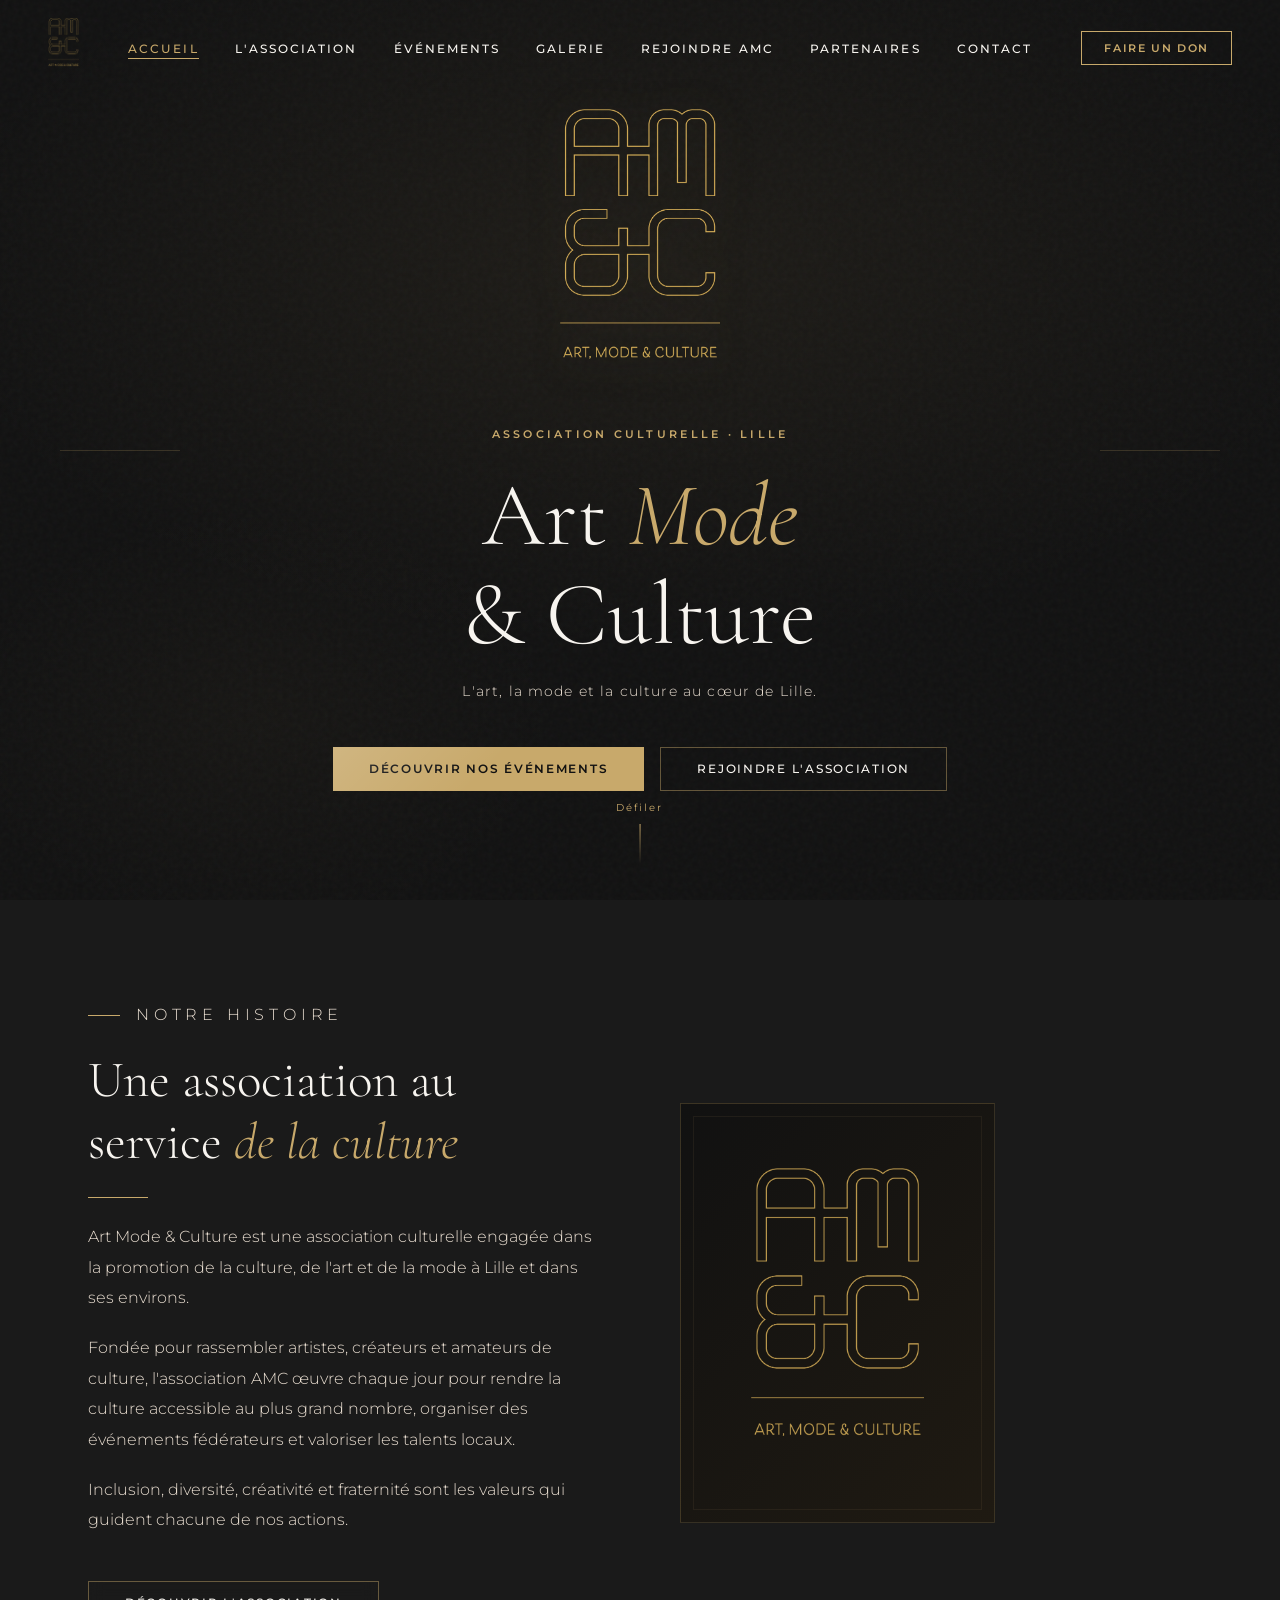
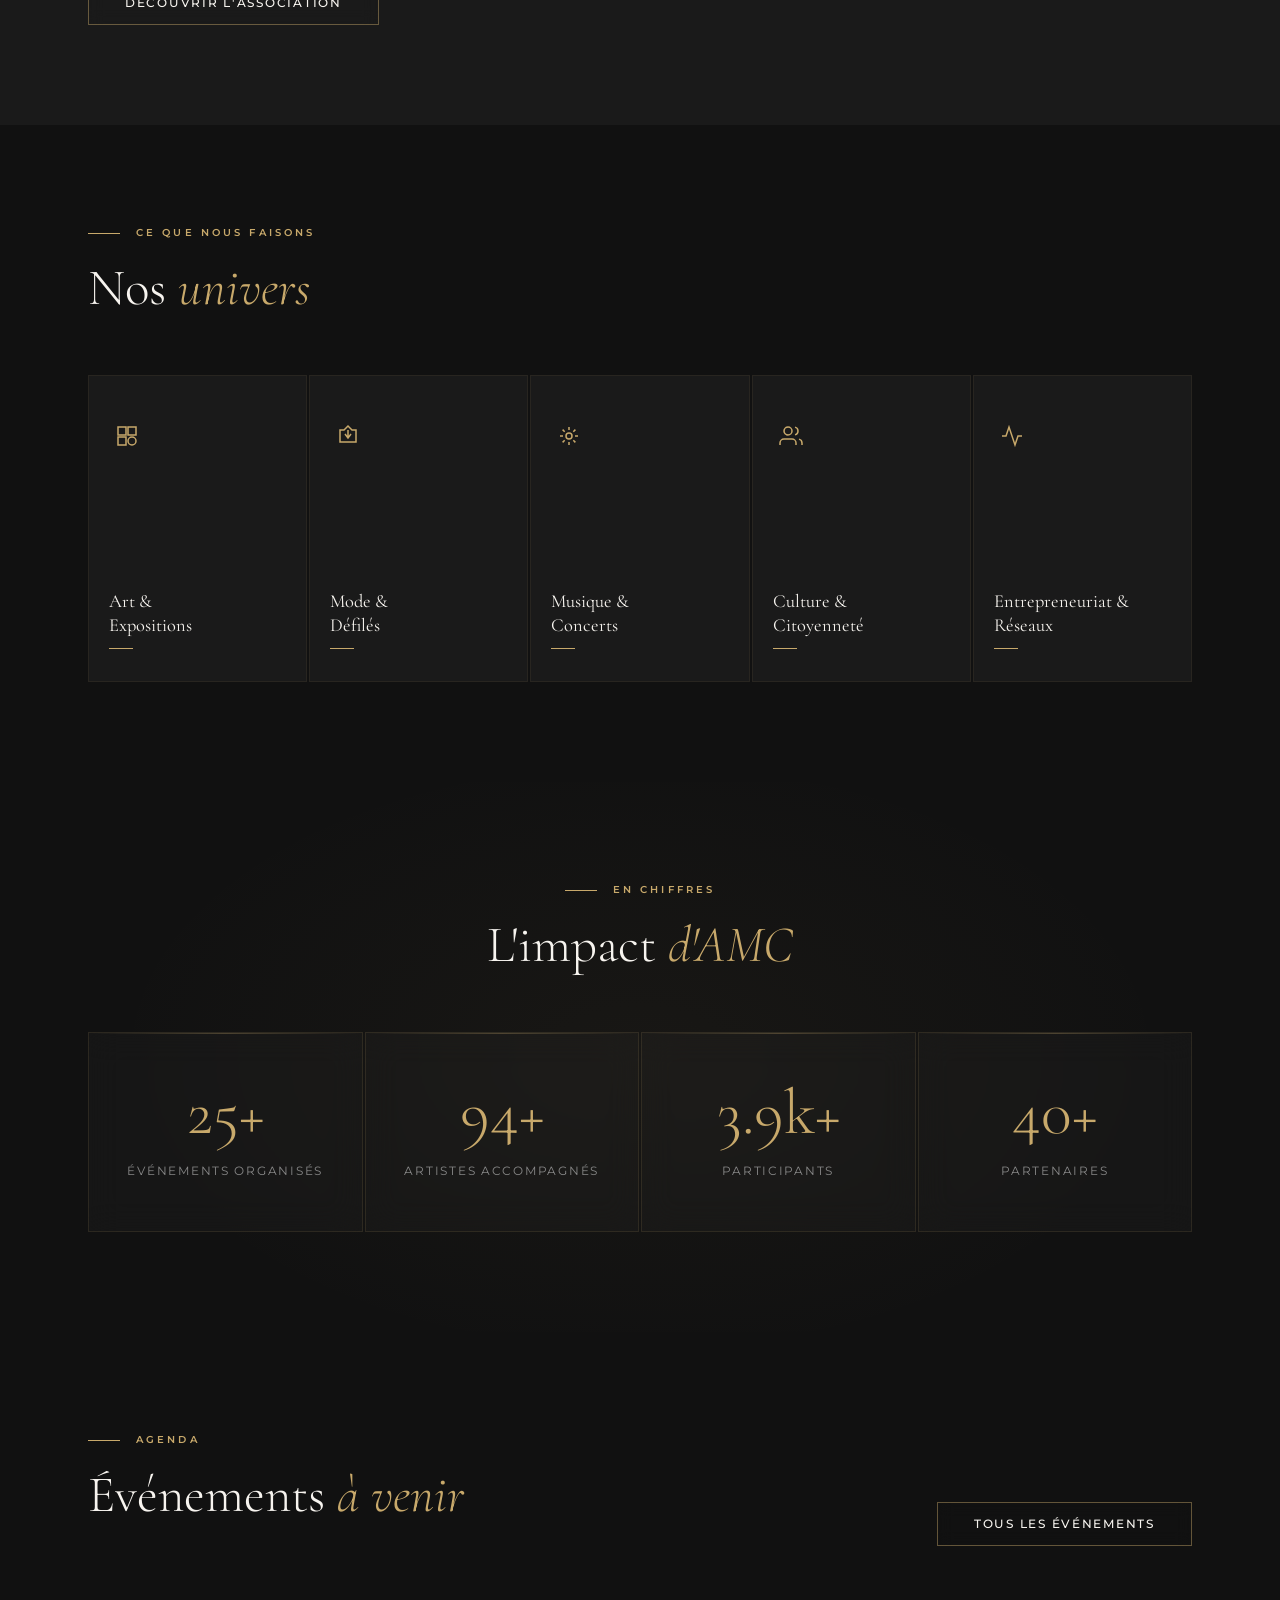
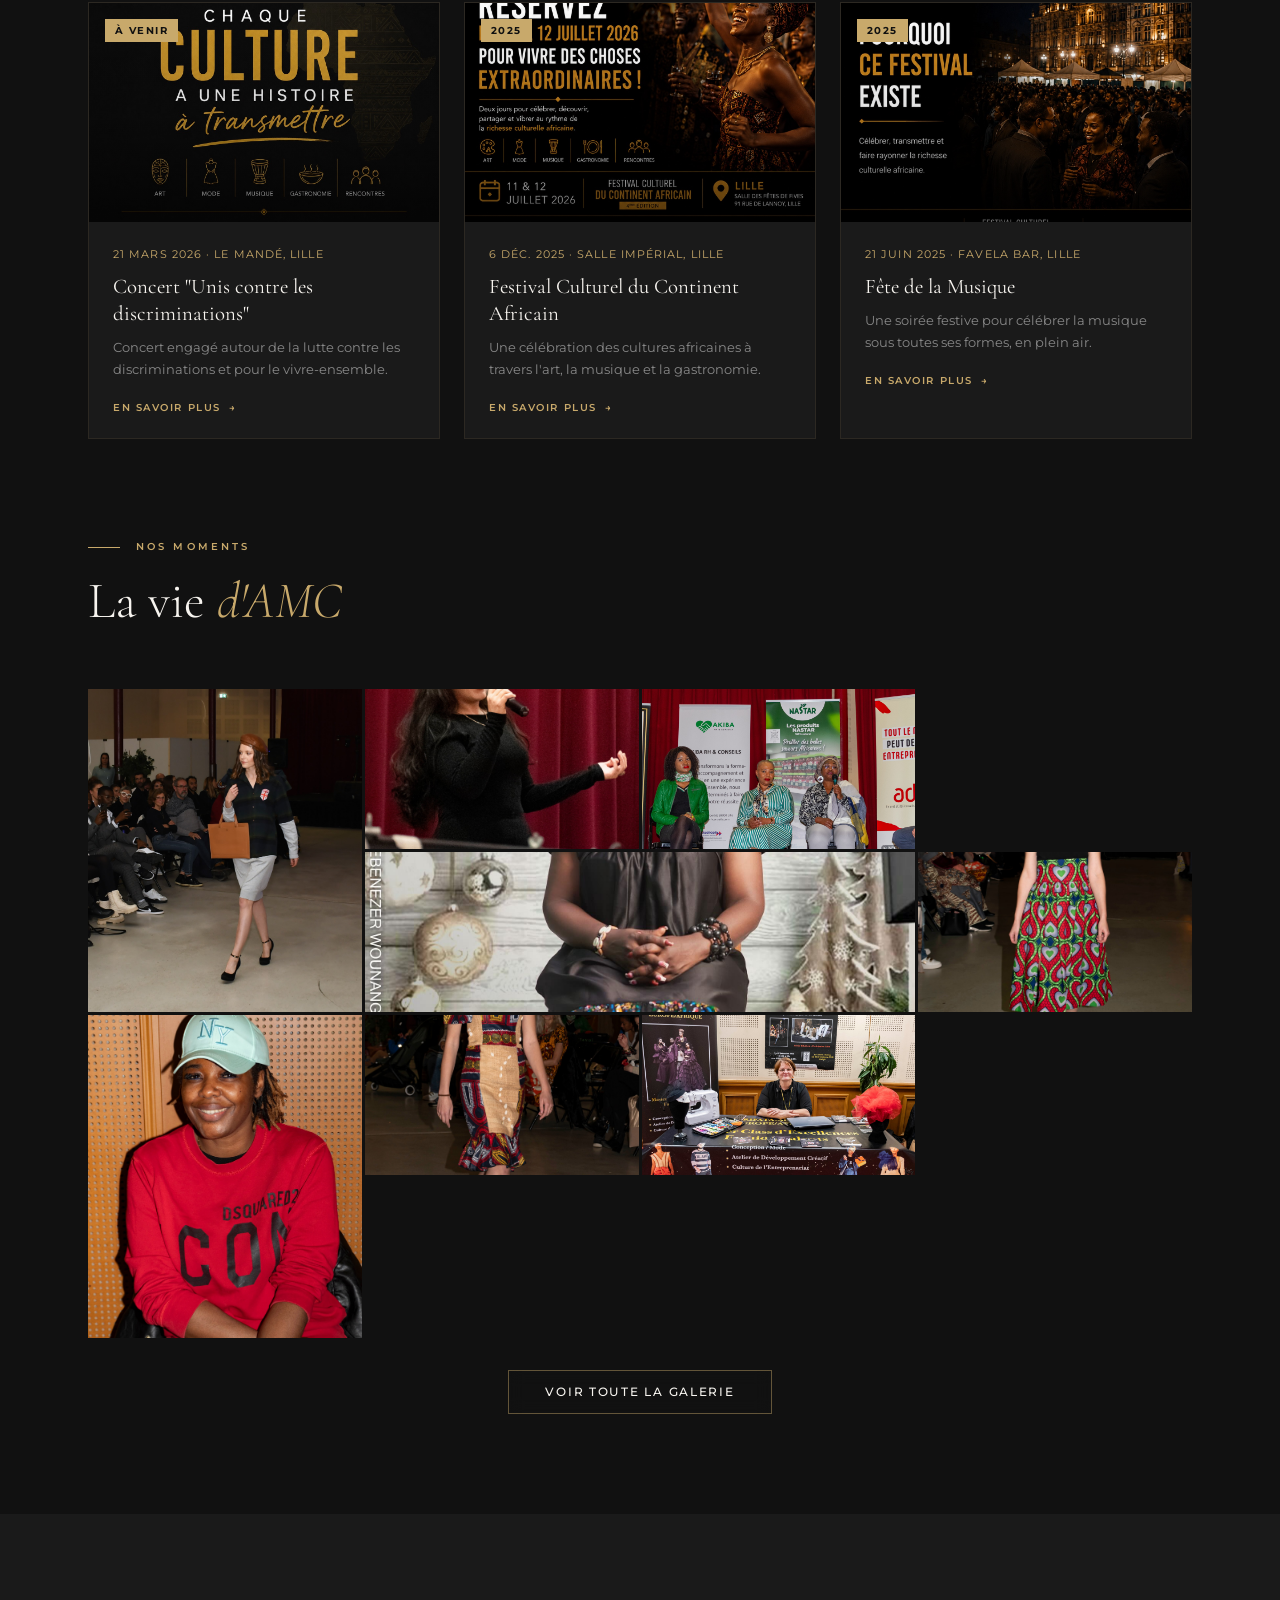
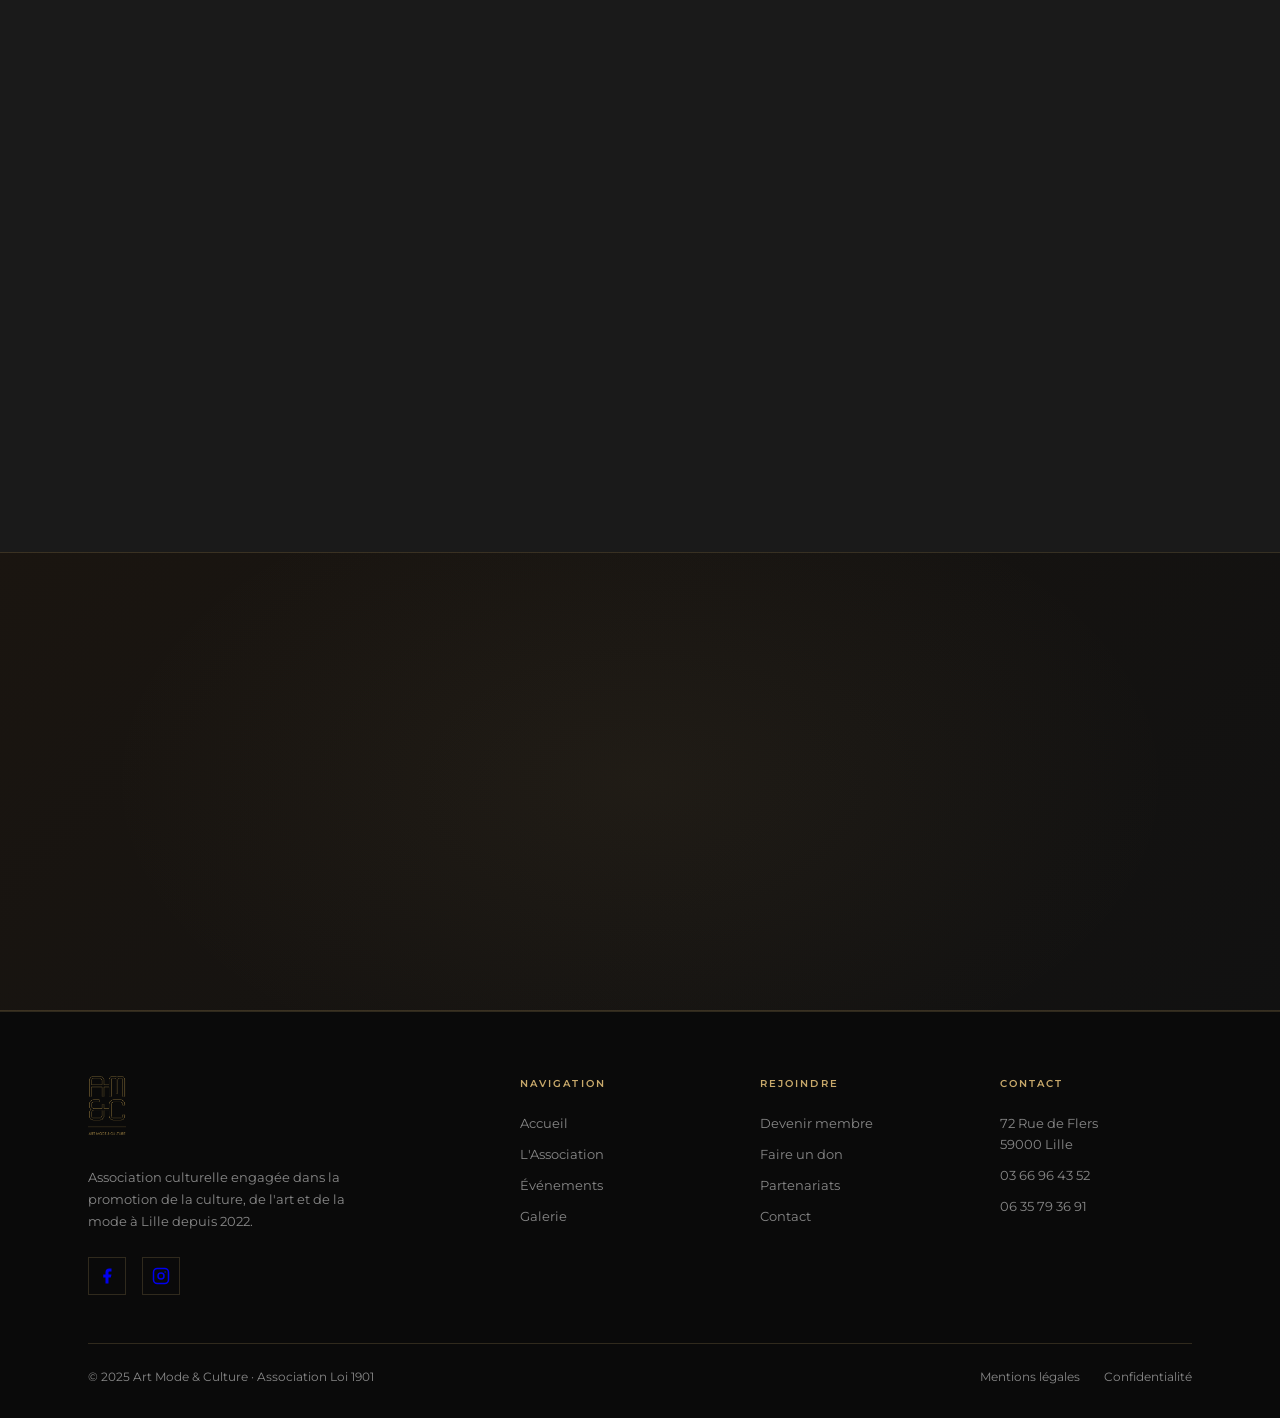
==== commit bc649352: "Corriger tous les chemins: 'galerie site web asso/' -> 'galerie/' pour tous les fichiers images" ====
--- a/index.html
+++ b/index.html
@@ -667,7 +667,7 @@
           <!-- 2026 / À VENIR -->
           <article class="event-card" data-year="2026 avenir">
             <div class="event-img">
-            <img src="galerie site web asso/concerts/482272315_618966761001071_98029328264799427_n.jpg" alt="Old School Ambiance" loading="lazy" />
+            <img src="galerie/concerts/482272315_618966761001071_98029328264799427_n.jpg" alt="Old School Ambiance" loading="lazy" />
             <div class="event-img-overlay"></div>
             <span class="event-tag">À VENIR</span>
             </div>
@@ -682,7 +682,7 @@
           <!-- 2025 -->
           <article class="event-card" data-year="2025">
             <div class="event-img">
-            <img src="galerie site web asso/Backstages/482205438_618966764334404_7375711029498316382_n.jpg" alt="After Work Piano Bar AMC" loading="lazy" />
+            <img src="galerie/Backstages/482205438_618966764334404_7375711029498316382_n.jpg" alt="After Work Piano Bar AMC" loading="lazy" />
             <div class="event-img-overlay"></div>
             <span class="event-tag">2025</span>
             </div>
@@ -696,7 +696,7 @@
 
           <article class="event-card" data-year="2025">
             <div class="event-img">
-            <img src="galerie site web asso/concerts/483563526_618806101017137_4543469384887453948_n.jpg" alt="Fête de la Musique AMC" loading="lazy" />
+            <img src="galerie/concerts/483563526_618806101017137_4543469384887453948_n.jpg" alt="Fête de la Musique AMC" loading="lazy" />
             <div class="event-img-overlay"></div>
             <span class="event-tag">2025</span>
             </div>
@@ -710,7 +710,7 @@
 
           <article class="event-card" data-year="2025">
             <div class="event-img">
-            <img src="galerie site web asso/Affiches/686413257_17964597315086373_4139380664633702091_n.jpg" alt="Afro Business Event" loading="lazy" />
+            <img src="galerie/Affiches/686413257_17964597315086373_4139380664633702091_n.jpg" alt="Afro Business Event" loading="lazy" />
             <div class="event-img-overlay"></div>
             <span class="event-tag">2025</span>
             </div>
@@ -724,7 +724,7 @@
 
           <article class="event-card" data-year="2025">
             <div class="event-img">
-            <img src="galerie site web asso/défilé/480712816_608440235387057_8403607310011299154_n.jpg" alt="Exposition Défilé Mode et Culture 2023" loading="lazy" />
+            <img src="galerie/défilé/480712816_608440235387057_8403607310011299154_n.jpg" alt="Exposition Défilé Mode et Culture 2023" loading="lazy" />
             <div class="event-img-overlay"></div>
             <span class="event-tag">2025</span>
             </div>
@@ -738,7 +738,7 @@
 
           <article class="event-card" data-year="2025">
             <div class="event-img">
-            <img src="galerie site web asso/concerts/483563526_618806101017137_4543469384887453948_n.jpg" alt="Fête de la Musique AMC" loading="lazy" />
+            <img src="galerie/concerts/483563526_618806101017137_4543469384887453948_n.jpg" alt="Fête de la Musique AMC" loading="lazy" />
             <div class="event-img-overlay"></div>
             <span class="event-tag">2025</span>
             </div>
@@ -752,7 +752,7 @@
 
           <article class="event-card" data-year="2025">
             <div class="event-img">
-            <img src="galerie site web asso/Affiches/686413257_17964597315086373_4139380664633702091_n.jpg" alt="Afro Business Event" loading="lazy" />
+            <img src="galerie/Affiches/686413257_17964597315086373_4139380664633702091_n.jpg" alt="Afro Business Event" loading="lazy" />
             <div class="event-img-overlay"></div>
             <span class="event-tag">2025</span>
             </div>
@@ -767,7 +767,7 @@
           <!-- 2024 -->
           <article class="event-card" data-year="2024">
             <div class="event-img">
-            <img src="galerie site web asso/Affiches/658189683_17964597321086373_759194439260050119_n.jpg" alt="Festival Culturel du Continent Africain 2024" loading="lazy" />
+            <img src="galerie/Affiches/658189683_17964597321086373_759194439260050119_n.jpg" alt="Festival Culturel du Continent Africain 2024" loading="lazy" />
             <div class="event-img-overlay"></div>
             <span class="event-tag">2024</span>
             </div>
@@ -782,7 +782,7 @@
           <!-- 2023 -->
           <article class="event-card" data-year="2023">
             <div class="event-img">
-            <img src="galerie site web asso/défilé/480712816_608440235387057_8403607310011299154_n.jpg" alt="Exposition Défilé 2023" loading="lazy" />
+            <img src="galerie/défilé/480712816_608440235387057_8403607310011299154_n.jpg" alt="Exposition Défilé 2023" loading="lazy" />
             <div class="event-img-overlay"></div>
             <span class="event-tag">2023</span>
             </div>
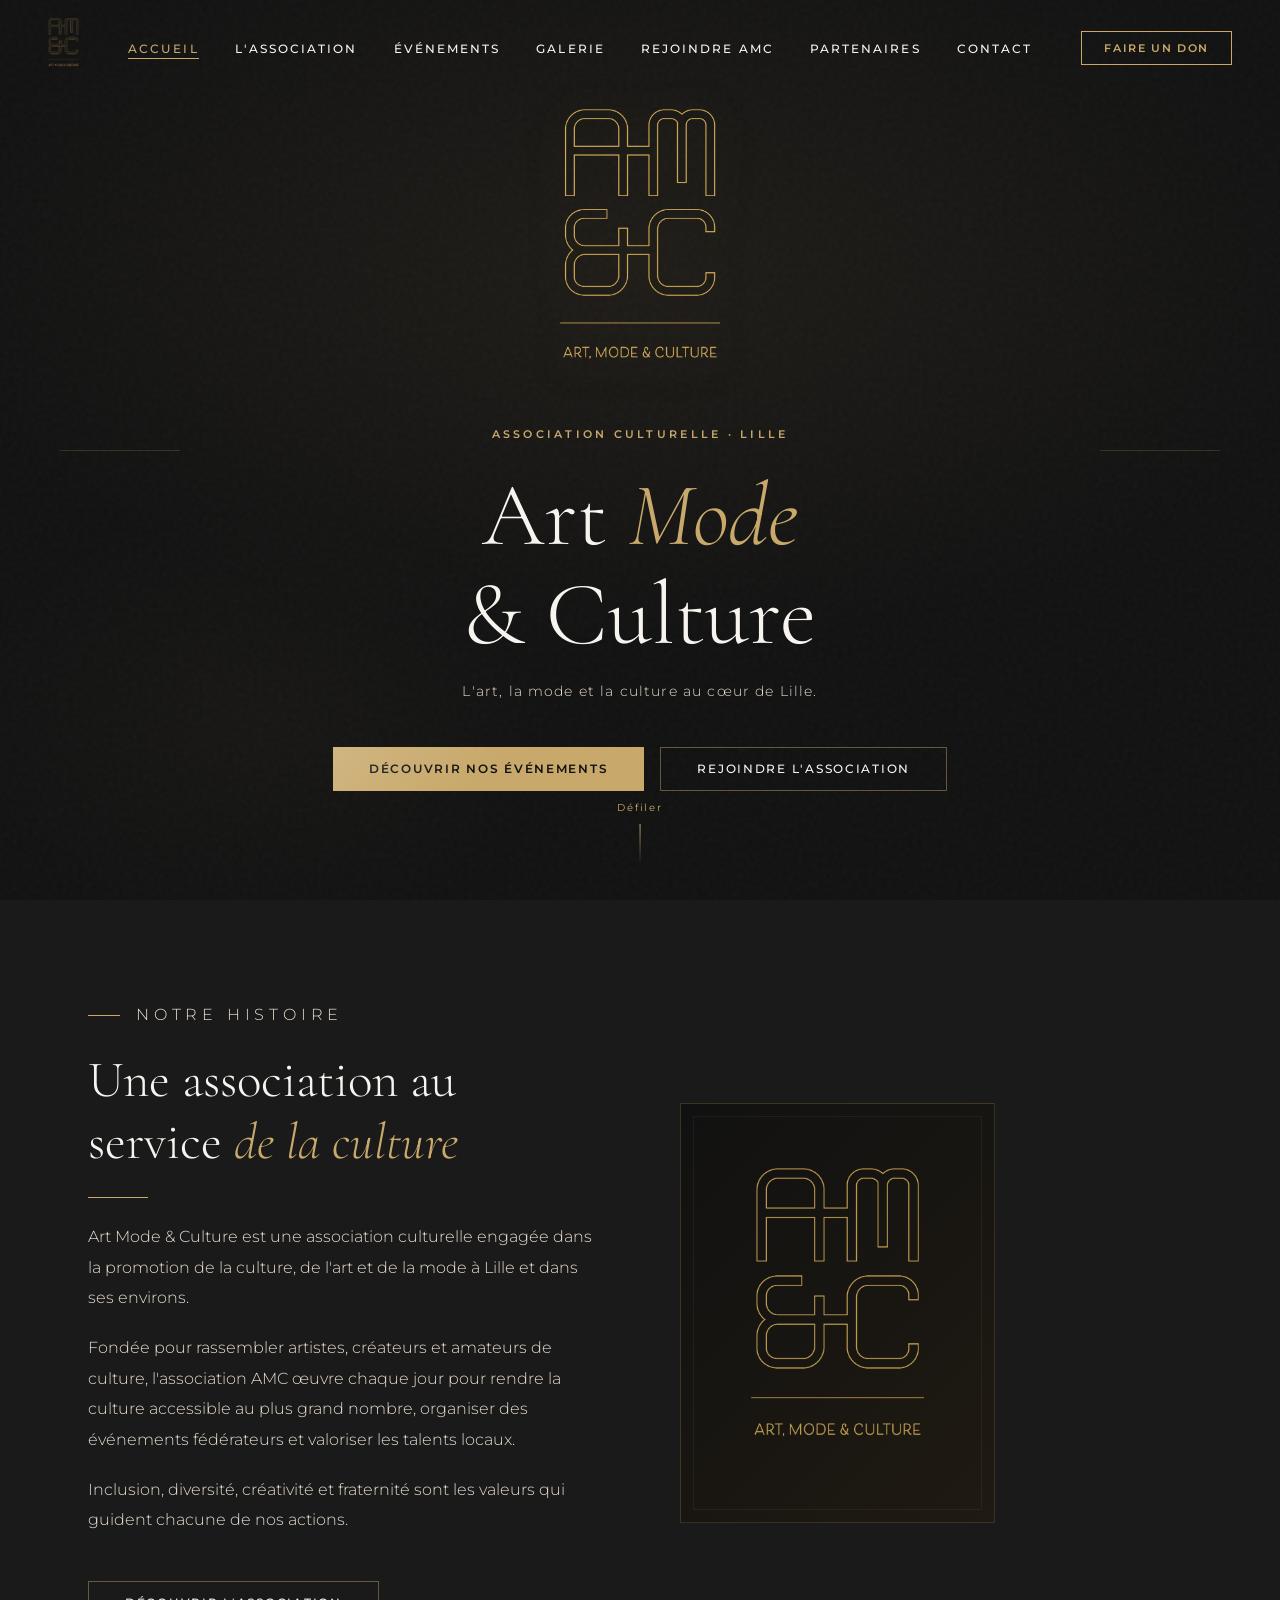
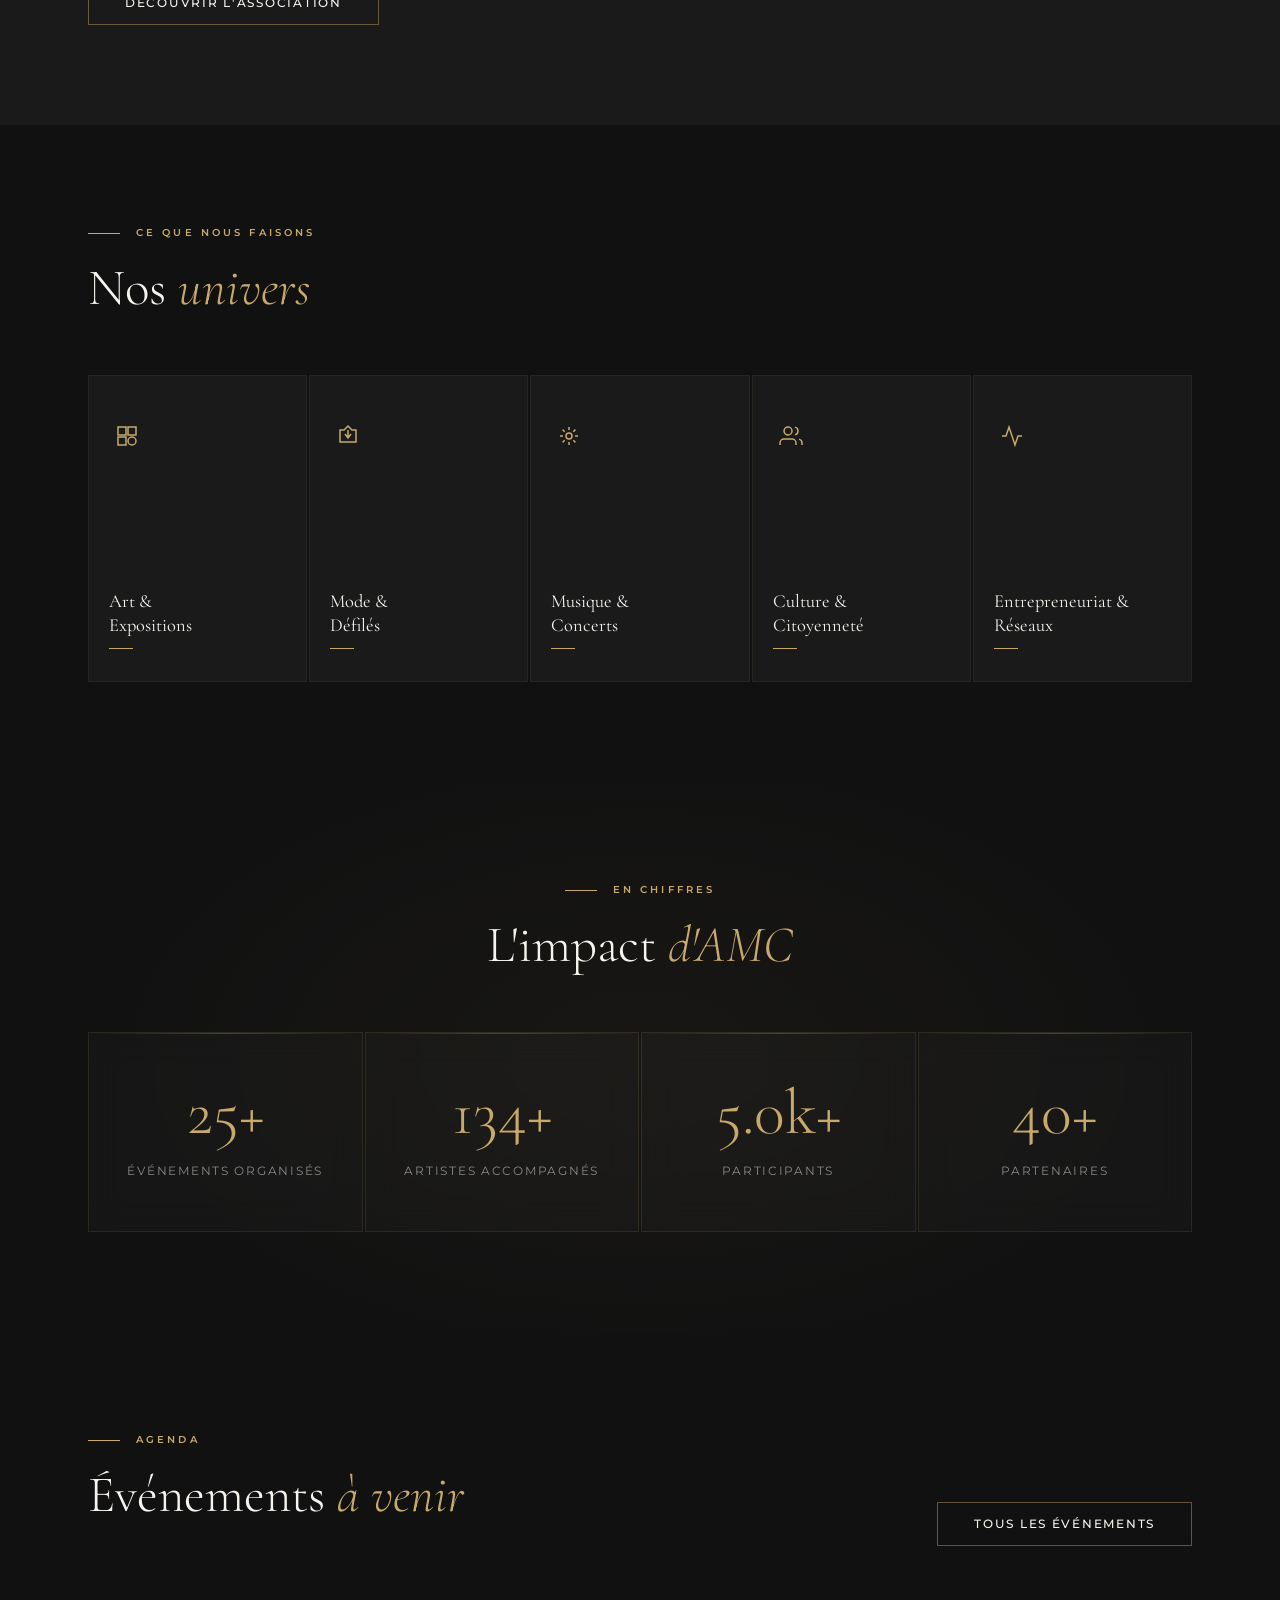
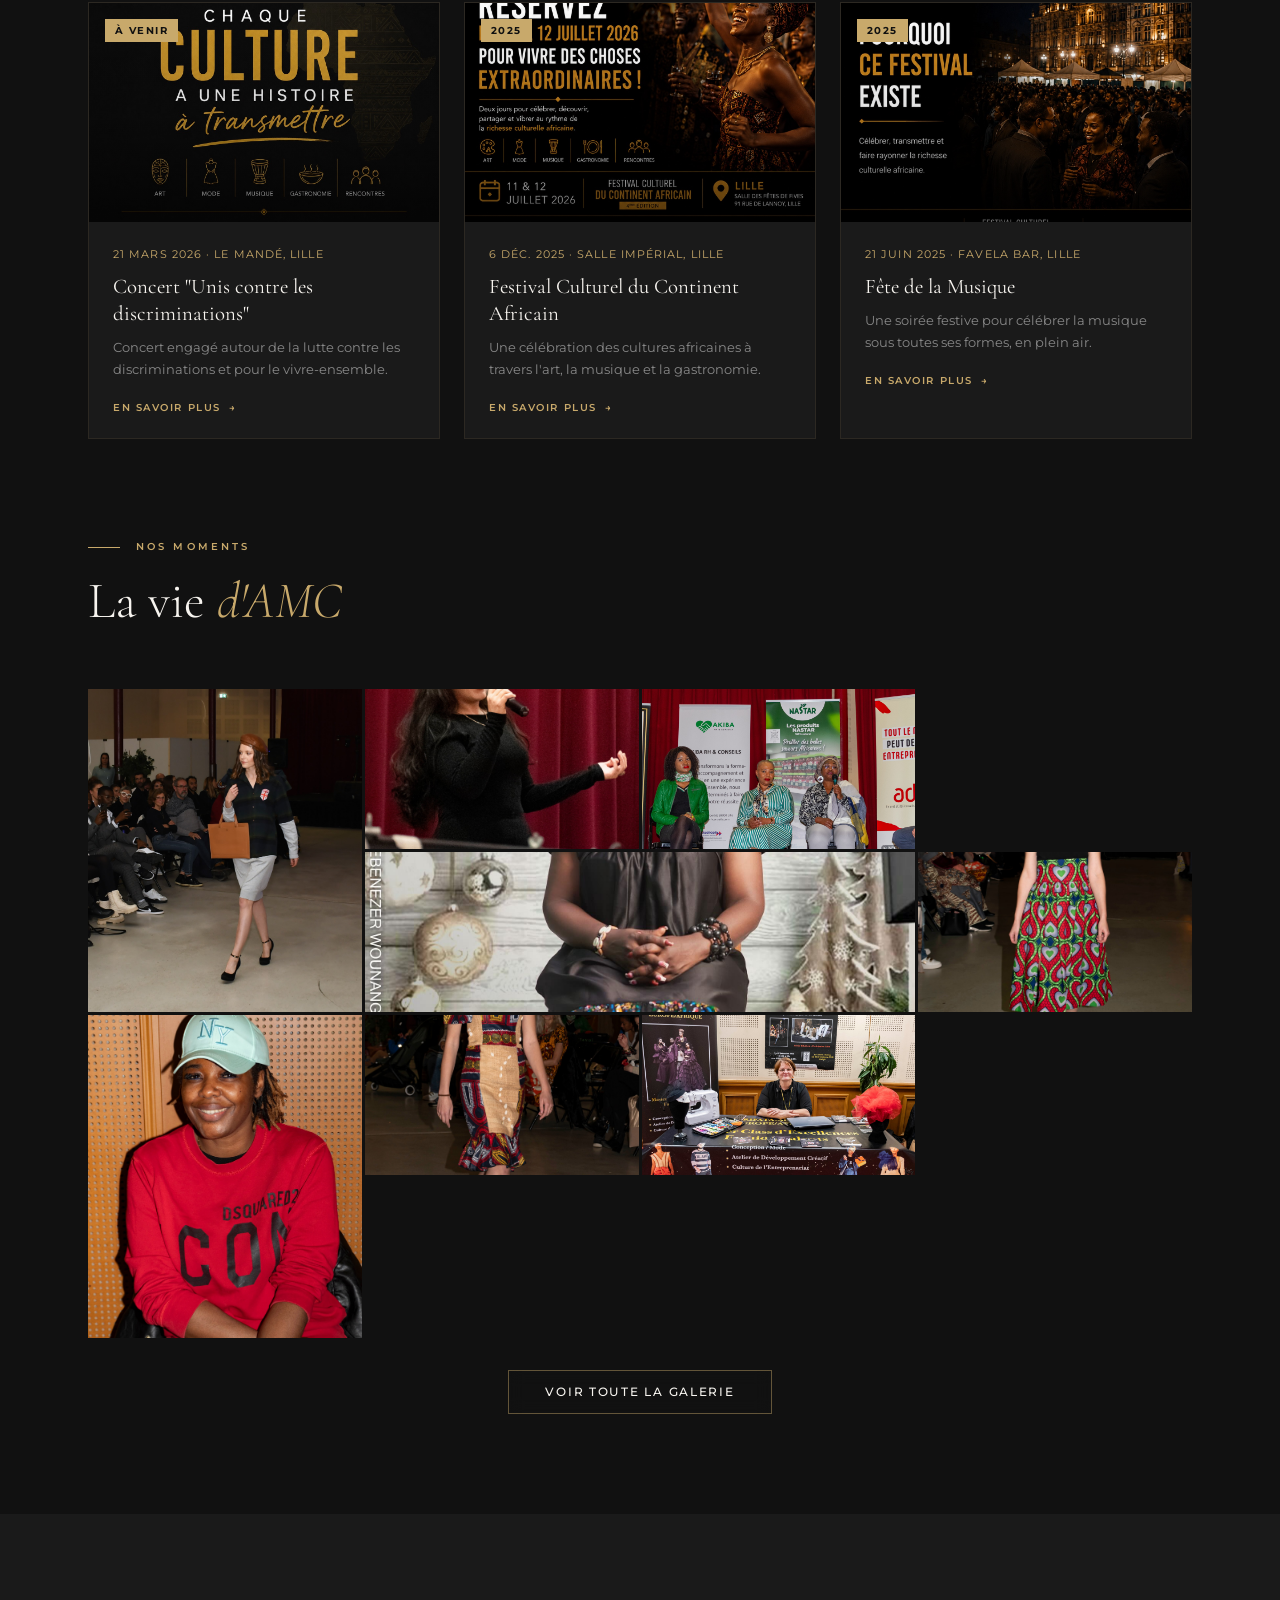
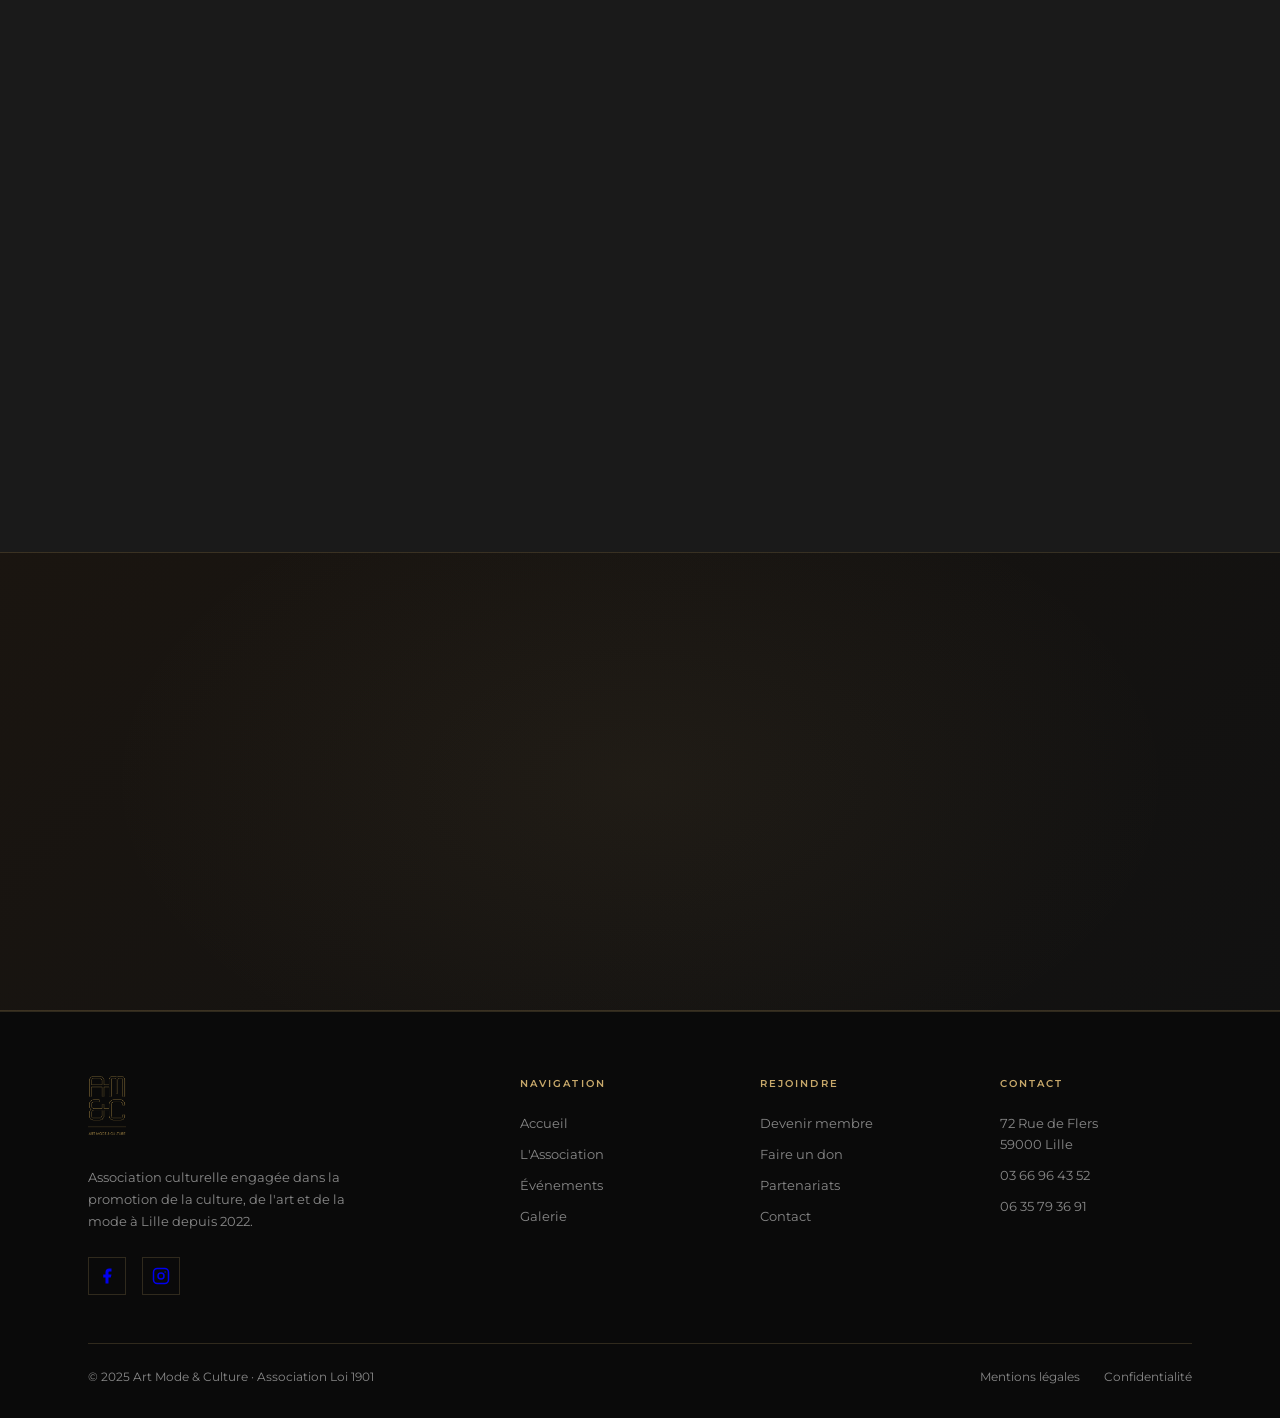
==== commit 3cc20a06: "Humaniser les commentaires: enlever les commentaires superflus et les séparateurs IA" ====
--- a/index.html
+++ b/index.html
@@ -7,28 +7,20 @@
   <meta name="keywords" content="art, mode, culture, Lille, association, événements, galerie" />
   <title>Art Mode & Culture — Association Culturelle à Lille</title>
 
-  <!-- Google Fonts -->
   <link rel="preconnect" href="https://fonts.googleapis.com" />
   <link rel="preconnect" href="https://fonts.gstatic.com" crossorigin />
   <link href="https://fonts.googleapis.com/css2?family=Cormorant+Garamond:ital,wght@0,300;0,400;0,600;1,300;1,400&family=Montserrat:wght@300;400;500;600&family=Playfair+Display:ital,wght@0,400;0,700;1,400&display=swap" rel="stylesheet" />
-
-  <!-- Feuille de styles principale -->
   <link rel="stylesheet" href="styles.css" />
 </head>
 <body>
 
-  <!-- ════════════════════════════════════
-       LIQUID GLASS BACKGROUND — orbes animées
-  ════════════════════════════════════ -->
+  <!-- Arrière-plan animé -->
   <div class="liquid-bg" aria-hidden="true">
     <div class="liquid-orb"></div>
     <div class="liquid-orb"></div>
     <div class="liquid-orb"></div>
   </div>
 
-  <!-- ════════════════════════════════════
-       NAVIGATION
-  ════════════════════════════════════ -->
   <nav id="mainNav">
     <div class="nav-logo" onclick="navigate('accueil')" aria-label="Retour à l'accueil">
       <img src="logo.png" alt="Art Mode &amp; Culture" />
@@ -53,9 +45,6 @@
     </div>
   </nav>
 
-  <!-- ════════════════════════════════════
-       MENU MOBILE
-  ════════════════════════════════════ -->
   <div class="mobile-menu" id="mobileMenu" role="dialog" aria-modal="true" aria-label="Menu navigation">
     <button class="mobile-close" onclick="closeMobile()" aria-label="Fermer le menu">&times;</button>
     <a onclick="navigate('accueil');closeMobile()">Accueil</a>
@@ -68,20 +57,13 @@
     <a onclick="navigate('contact');closeMobile()">Contact</a>
   </div>
 
-  <!-- ════════════════════════════════════
-       LIGHTBOX
-  ════════════════════════════════════ -->
   <div id="lightbox" style="display:none; position:fixed; inset:0; z-index:9999; background:rgba(0,0,0,0.92); align-items:center; justify-content:center;" onclick="closeLightbox()">
     <button style="position:absolute; top:24px; right:32px; color:var(--gold); background:none; border:none; font-size:2rem; cursor:pointer;" aria-label="Fermer">&times;</button>
   </div>
 
 
-  <!-- ╔══════════════════════════════════╗
-       ║  PAGE — ACCUEIL                  ║
-       ╚══════════════════════════════════╝ -->
   <div class="page active" id="page-accueil">
 
-    <!-- HERO -->
     <section class="hero">
       <div class="hero-bg" aria-hidden="true"></div>
       <div class="hero-grain" aria-hidden="true"></div>
@@ -91,11 +73,9 @@
       <div class="hero-line-right" aria-hidden="true"></div>
 
       <div class="hero-content">
-        <!-- LOGO 3D -->
-        <div class="hero-logo">
+          <div class="hero-logo">
           <div class="hero-logo-3d-wrapper">
             <img src="logo.png" alt="Art Mode &amp; Culture — Logo" />
-            <!-- Le reflet miroir est injecté dynamiquement par main.js -->
           </div>
         </div>
 
@@ -119,7 +99,6 @@
       </div>
     </section>
 
-    <!-- PRÉSENTATION -->
     <section class="intro-section">
       <div class="container">
         <div class="intro-grid">
@@ -140,7 +119,6 @@
       </div>
     </section>
 
-    <!-- NOS UNIVERS -->
     <section>
       <div class="container">
         <div class="reveal">
@@ -218,7 +196,6 @@
       </div>
     </section>
 
-    <!-- CHIFFRES CLÉS -->
     <section class="chiffres-section">
       <div class="container">
         <div class="reveal" style="text-align:center;">
@@ -246,7 +223,6 @@
       </div>
     </section>
 
-    <!-- ÉVÉNEMENTS À VENIR -->
     <section>
       <div class="container">
         <div class="reveal" style="display:flex; justify-content:space-between; align-items:flex-end; margin-bottom:56px;">
@@ -305,7 +281,6 @@
       </div>
     </section>
 
-    <!-- GALERIE IMMERSIVE -->
     <section style="padding-top:0;">
       <div class="container">
         <div class="reveal" style="margin-bottom:0;">
@@ -361,7 +336,6 @@
       </div>
     </section>
 
-    <!-- TÉMOIGNAGES -->
     <section class="temoignages-section">
       <div class="container">
         <div class="reveal" style="text-align:center;">
@@ -392,7 +366,6 @@
       </div>
     </section>
 
-    <!-- CTA FINAL -->
     <section class="cta-banner">
       <div class="container" style="position:relative; z-index:1;">
         <div class="reveal">
@@ -407,7 +380,6 @@
       </div>
     </section>
 
-    <!-- FOOTER -->
     <footer>
       <div class="container">
         <div class="footer-grid">
@@ -458,12 +430,8 @@
       </div>
     </footer>
 
-  </div><!-- /page-accueil -->
-
-
-  <!-- ╔══════════════════════════════════╗
-       ║  PAGE — L'ASSOCIATION           ║
-       ╚══════════════════════════════════╝ -->
+  </div>
+
   <div class="page" id="page-association">
 
     <section class="asso-hero">
@@ -477,7 +445,6 @@
       </div>
     </section>
 
-    <!-- MISSION -->
     <section>
       <div class="container">
         <div class="intro-grid reveal">
@@ -512,7 +479,6 @@
       </div>
     </section>
 
-    <!-- VALEURS -->
     <section style="background:var(--black-soft);">
       <div class="container">
         <div class="reveal" style="text-align:center;">
@@ -560,7 +526,6 @@
       </div>
     </section>
 
-    <!-- HISTORIQUE -->
     <section>
       <div class="container">
         <div class="reveal">
@@ -635,12 +600,8 @@
       </div>
     </footer>
 
-  </div><!-- /page-association -->
-
-
-  <!-- ╔══════════════════════════════════╗
-       ║  PAGE — ÉVÉNEMENTS              ║
-       ╚══════════════════════════════════╝ -->
+  </div>
+
   <div class="page" id="page-evenements">
 
     <section class="events-page-hero">
@@ -663,8 +624,6 @@
         </div>
 
         <div class="events-full-grid" id="eventsGrid">
-
-          <!-- 2026 / À VENIR -->
           <article class="event-card" data-year="2026 avenir">
             <div class="event-img">
             <img src="galerie/concerts/482272315_618966761001071_98029328264799427_n.jpg" alt="Old School Ambiance" loading="lazy" />
@@ -678,8 +637,6 @@
               <button class="event-btn">En savoir plus <span>&#8594;</span></button>
             </div>
           </article>
-
-          <!-- 2025 -->
           <article class="event-card" data-year="2025">
             <div class="event-img">
             <img src="galerie/Backstages/482205438_618966764334404_7375711029498316382_n.jpg" alt="After Work Piano Bar AMC" loading="lazy" />
@@ -763,8 +720,6 @@
               <button class="event-btn">En savoir plus <span>&#8594;</span></button>
             </div>
           </article>
-
-          <!-- 2024 -->
           <article class="event-card" data-year="2024">
             <div class="event-img">
             <img src="galerie/Affiches/658189683_17964597321086373_759194439260050119_n.jpg" alt="Festival Culturel du Continent Africain 2024" loading="lazy" />
@@ -778,8 +733,6 @@
               <button class="event-btn">Voir la galerie <span>&#8594;</span></button>
             </div>
           </article>
-
-          <!-- 2023 -->
           <article class="event-card" data-year="2023">
             <div class="event-img">
             <img src="galerie/défilé/480712816_608440235387057_8403607310011299154_n.jpg" alt="Exposition Défilé 2023" loading="lazy" />
@@ -798,7 +751,6 @@
       </div>
     </section>
 
-    <!-- NEWSLETTER -->
     <section style="background:var(--black-soft);">
       <div class="container" style="text-align:center; max-width:640px;">
         <div class="reveal">
@@ -822,7 +774,7 @@
       </div>
     </footer>
 
-  </div><!-- /page-evenements -->
+  </div>
 
 
   <!-- ╔══════════════════════════════════╗
@@ -851,8 +803,7 @@
         </div>
 
         <div class="galerie-full-grid" id="galerieGrid">
-          <!-- La galerie sera générée dynamiquement à partir des images du dossier local -->
-        </div>
+              </div>
 
         <script>
           const galleryImages = [
@@ -961,7 +912,7 @@
       </div>
     </footer>
 
-  </div><!-- /page-galerie -->
+  </div>
 
 
   <!-- ╔══════════════════════════════════╗
@@ -980,7 +931,6 @@
       </div>
     </section>
 
-    <!-- PROFILS -->
     <section style="padding-top:0;">
       <div class="container">
         <div class="reveal" style="text-align:center; margin-bottom:48px;">
@@ -1041,7 +991,6 @@
       </div>
     </section>
 
-    <!-- COTISATIONS -->
     <section style="background:var(--black-soft);">
       <div class="container">
         <div class="reveal" style="text-align:center; margin-bottom:48px;">
@@ -1149,7 +1098,7 @@
       </div>
     </footer>
 
-  </div><!-- /page-rejoindre -->
+  </div>
 
 
   <!-- ╔══════════════════════════════════╗
@@ -1168,7 +1117,6 @@
       </div>
     </section>
 
-    <!-- MONTANTS -->
     <section style="padding-top:0;">
       <div class="container" style="max-width:800px;">
         <div class="reveal" style="text-align:center; margin-bottom:40px;">
@@ -1192,7 +1140,6 @@
       </div>
     </section>
 
-    <!-- IMPACT -->
     <section style="background:var(--black-soft);">
       <div class="container">
         <div class="reveal" style="text-align:center; margin-bottom:48px;">
@@ -1245,7 +1192,7 @@
       </div>
     </footer>
 
-  </div><!-- /page-don -->
+  </div>
 
 
   <!-- ╔══════════════════════════════════╗
@@ -1302,7 +1249,7 @@
       </div>
     </footer>
 
-  </div><!-- /page-partenaires -->
+  </div>
 
 
   <!-- ╔══════════════════════════════════╗
@@ -1433,7 +1380,7 @@
       </div>
     </footer>
 
-  </div><!-- /page-contact -->
+  </div>
 
 
   <!-- ╔══════════════════════════════════╗
@@ -1452,8 +1399,7 @@
           </p>
         </div>
 
-        <!-- Récapitulatif commande -->
-        <div class="reveal" style="border:1px solid rgba(200,169,107,0.25); border-radius:8px; padding:32px; margin-bottom:40px; background:rgba(200,169,107,0.03);">
+            <div class="reveal" style="border:1px solid rgba(200,169,107,0.25); border-radius:8px; padding:32px; margin-bottom:40px; background:rgba(200,169,107,0.03);">
           <h3 style="color:var(--gold); font-family:'Cormorant Garamond',serif; font-size:1.3rem; margin-bottom:20px;">Récapitulatif</h3>
           <div style="display:flex; justify-content:space-between; align-items:center; padding:12px 0; border-bottom:1px solid rgba(255,255,255,0.07);">
             <span style="color:var(--beige);">Cotisation annuelle AMC</span>
@@ -1469,8 +1415,7 @@
           </div>
         </div>
 
-        <!-- Informations personnelles -->
-        <div class="reveal" style="margin-bottom:32px;">
+            <div class="reveal" style="margin-bottom:32px;">
           <h3 style="color:var(--gold); font-family:'Cormorant Garamond',serif; font-size:1.2rem; margin-bottom:20px;">Vos informations</h3>
           <div class="form-grid" style="gap:16px;">
             <div class="form-group">
@@ -1484,8 +1429,7 @@
           </div>
         </div>
 
-        <!-- Zone de paiement -->
-        <div class="reveal" style="border:1px solid rgba(200,169,107,0.2); border-radius:8px; padding:32px; margin-bottom:32px; background:rgba(0,0,0,0.2);">
+            <div class="reveal" style="border:1px solid rgba(200,169,107,0.2); border-radius:8px; padding:32px; margin-bottom:32px; background:rgba(0,0,0,0.2);">
           <h3 style="color:var(--gold); font-family:'Cormorant Garamond',serif; font-size:1.2rem; margin-bottom:8px;">Paiement sécurisé</h3>
           <p style="color:rgba(255,255,255,0.4); font-size:0.82rem; margin-bottom:24px;">🔒 Cette zone est prête à accueillir votre système de paiement (Stripe, PayPal, HelloAsso, virement...)</p>
 
@@ -1496,8 +1440,7 @@
             <div style="font-size:0.75rem; margin-top:6px; opacity:0.6;">Stripe / PayPal / HelloAsso / Virement</div>
           </div>
 
-          <!-- Options de paiement alternatives -->
-          <div style="margin-top:24px;">
+                <div style="margin-top:24px;">
             <p style="color:var(--beige); font-size:0.88rem; margin-bottom:12px;">Vous pouvez aussi régler par :</p>
             <div style="display:flex; gap:12px; flex-wrap:wrap;">
               <div style="flex:1; min-width:180px; border:1px solid rgba(255,255,255,0.1); border-radius:6px; padding:14px 16px;">
@@ -1512,8 +1455,7 @@
           </div>
         </div>
 
-        <!-- CTA -->
-        <div class="reveal" style="text-align:center;">
+            <div class="reveal" style="text-align:center;">
           <button class="btn-primary" style="width:100%; max-width:380px; padding:18px; font-size:1rem;" onclick="handlePayment()">
             Payer 30 € et finaliser mon adhésion
           </button>
@@ -1535,7 +1477,7 @@
         </div>
       </div>
     </footer>
-  </div><!-- /page-paiement -->
+  </div>
 
 
   <!-- ╔══════════════════════════════════╗
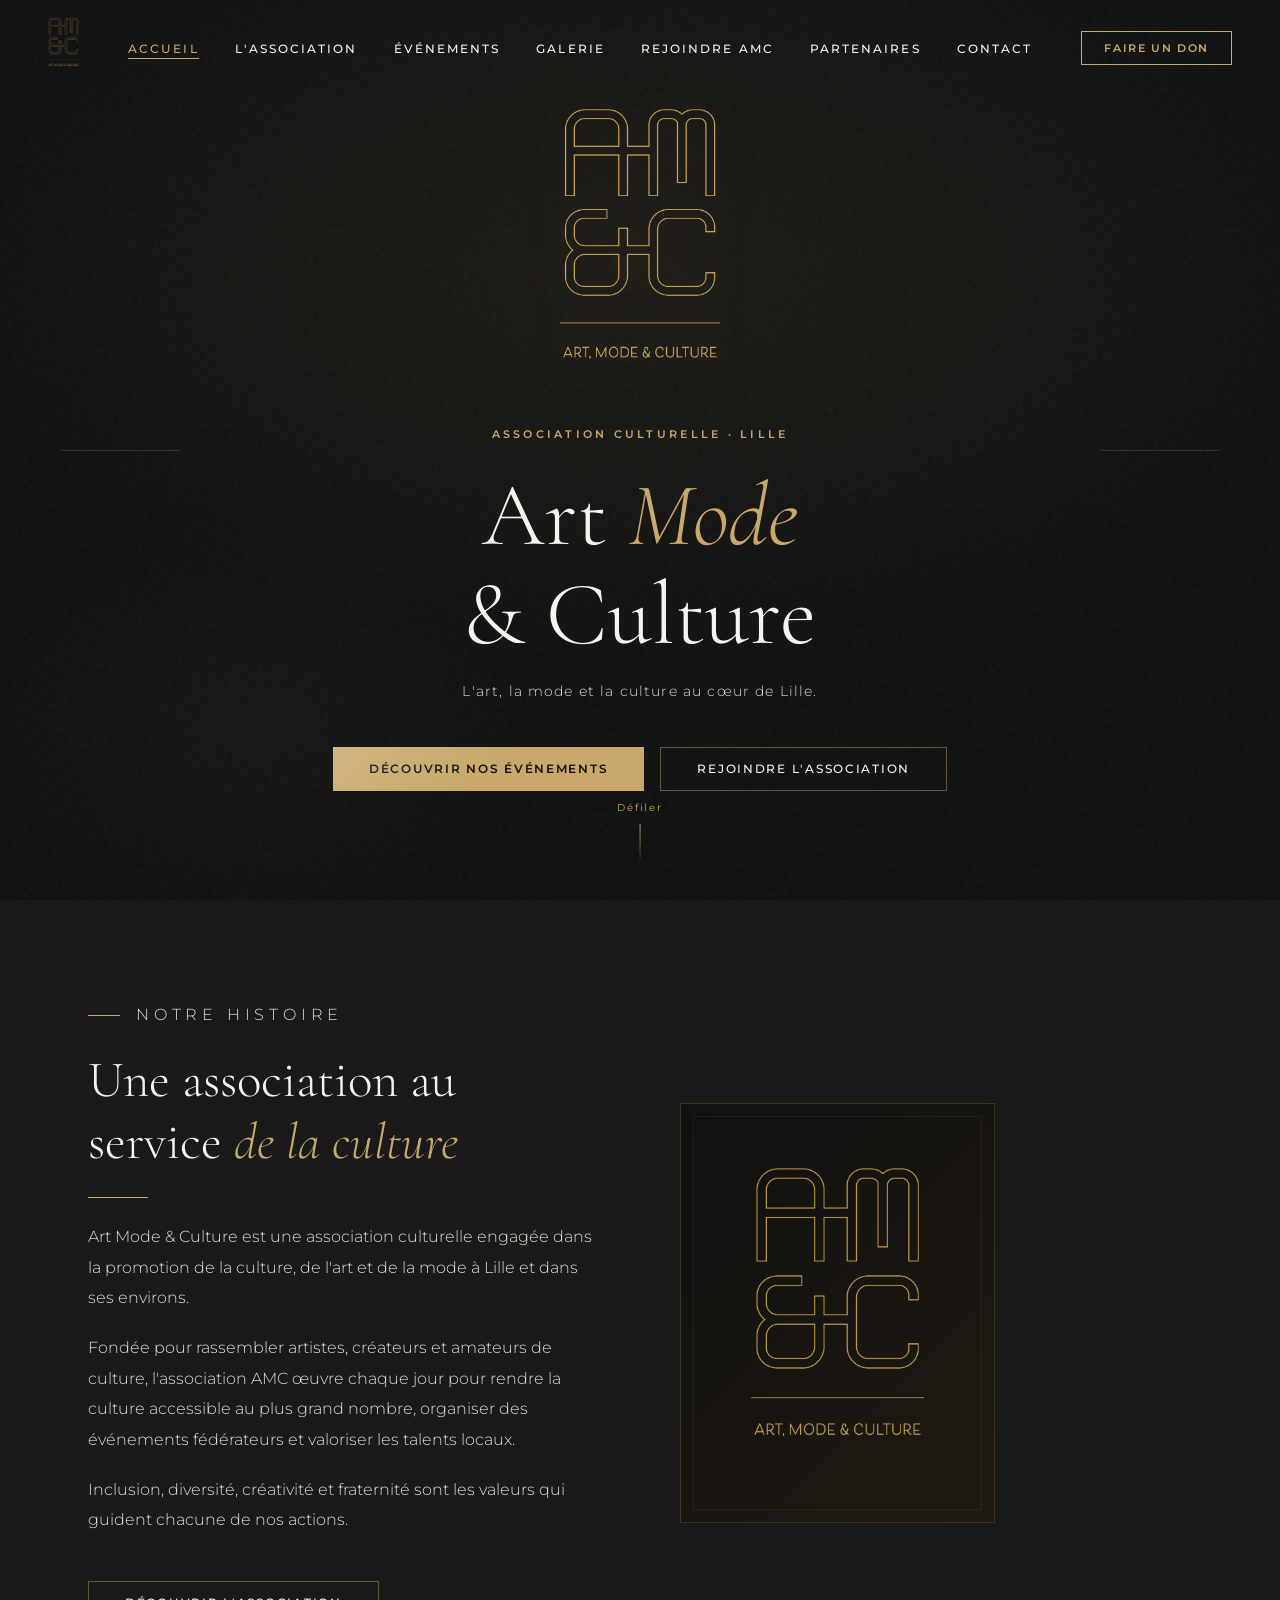
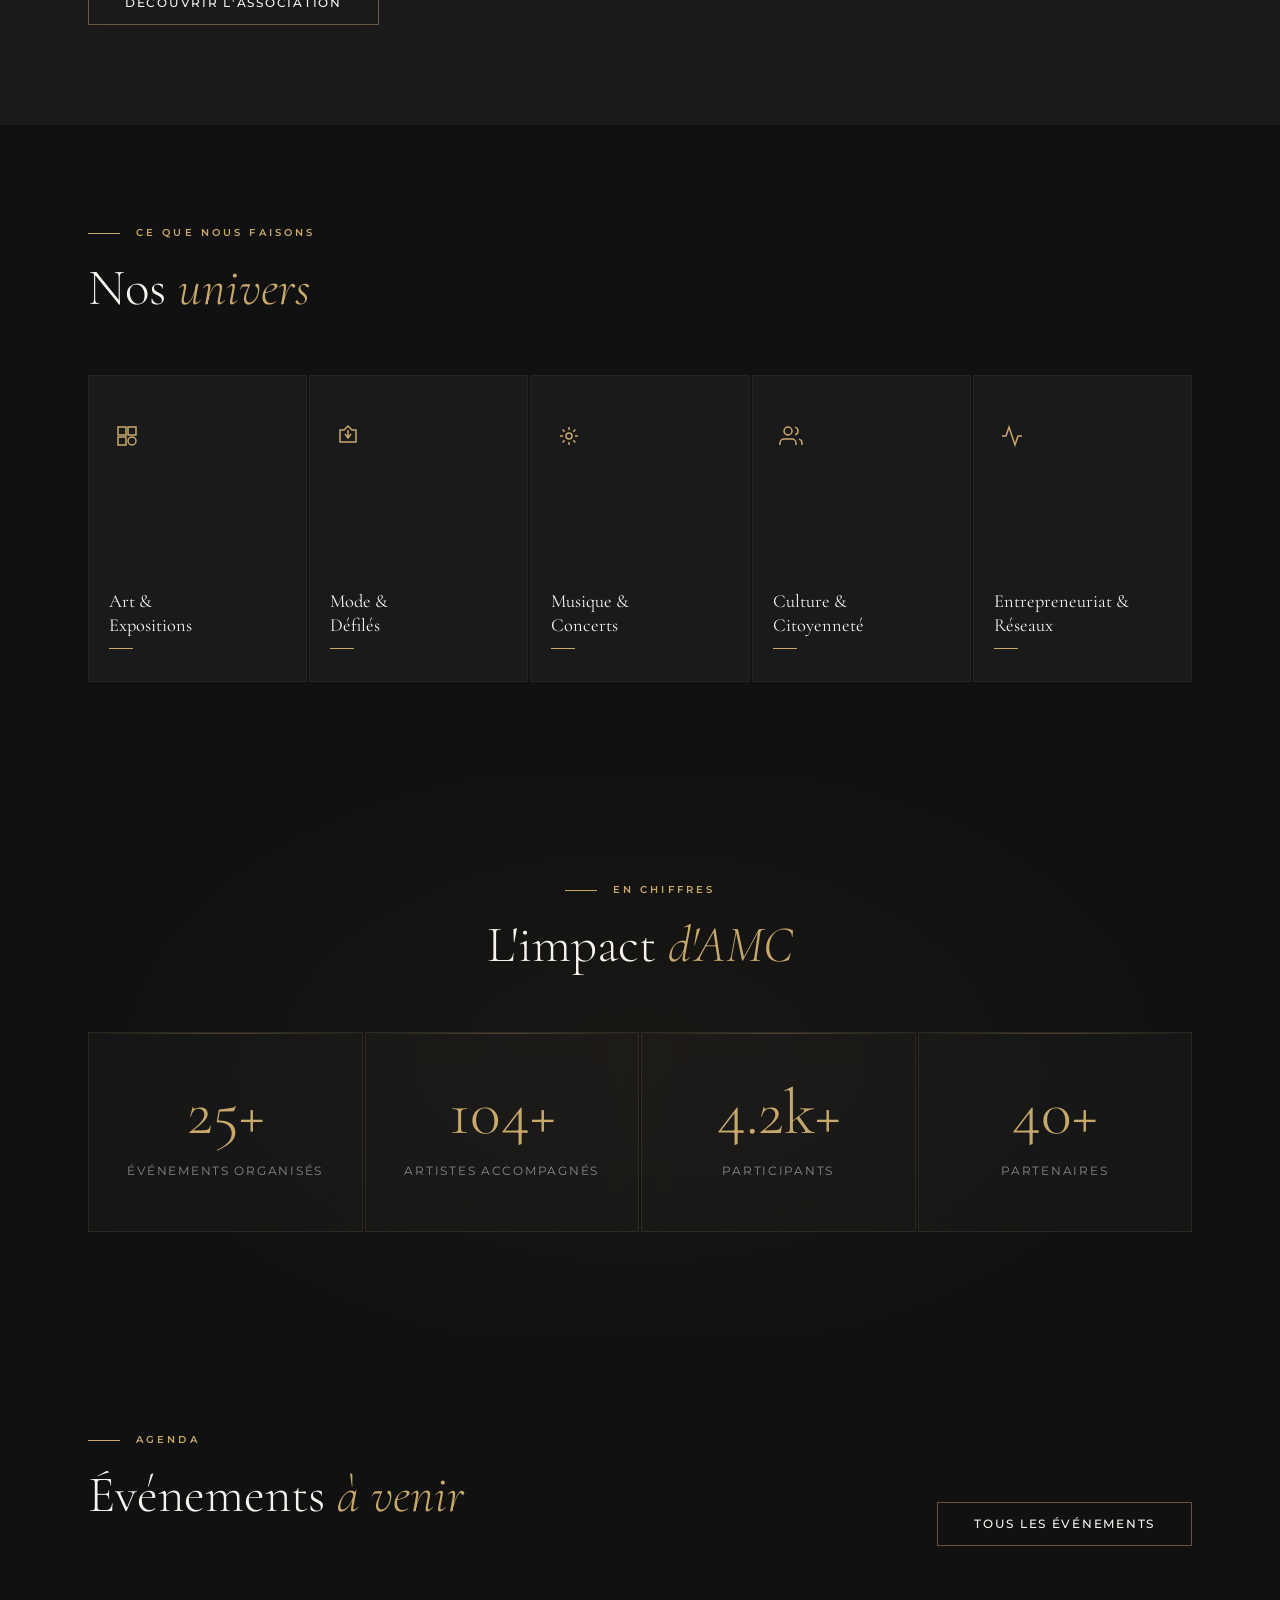
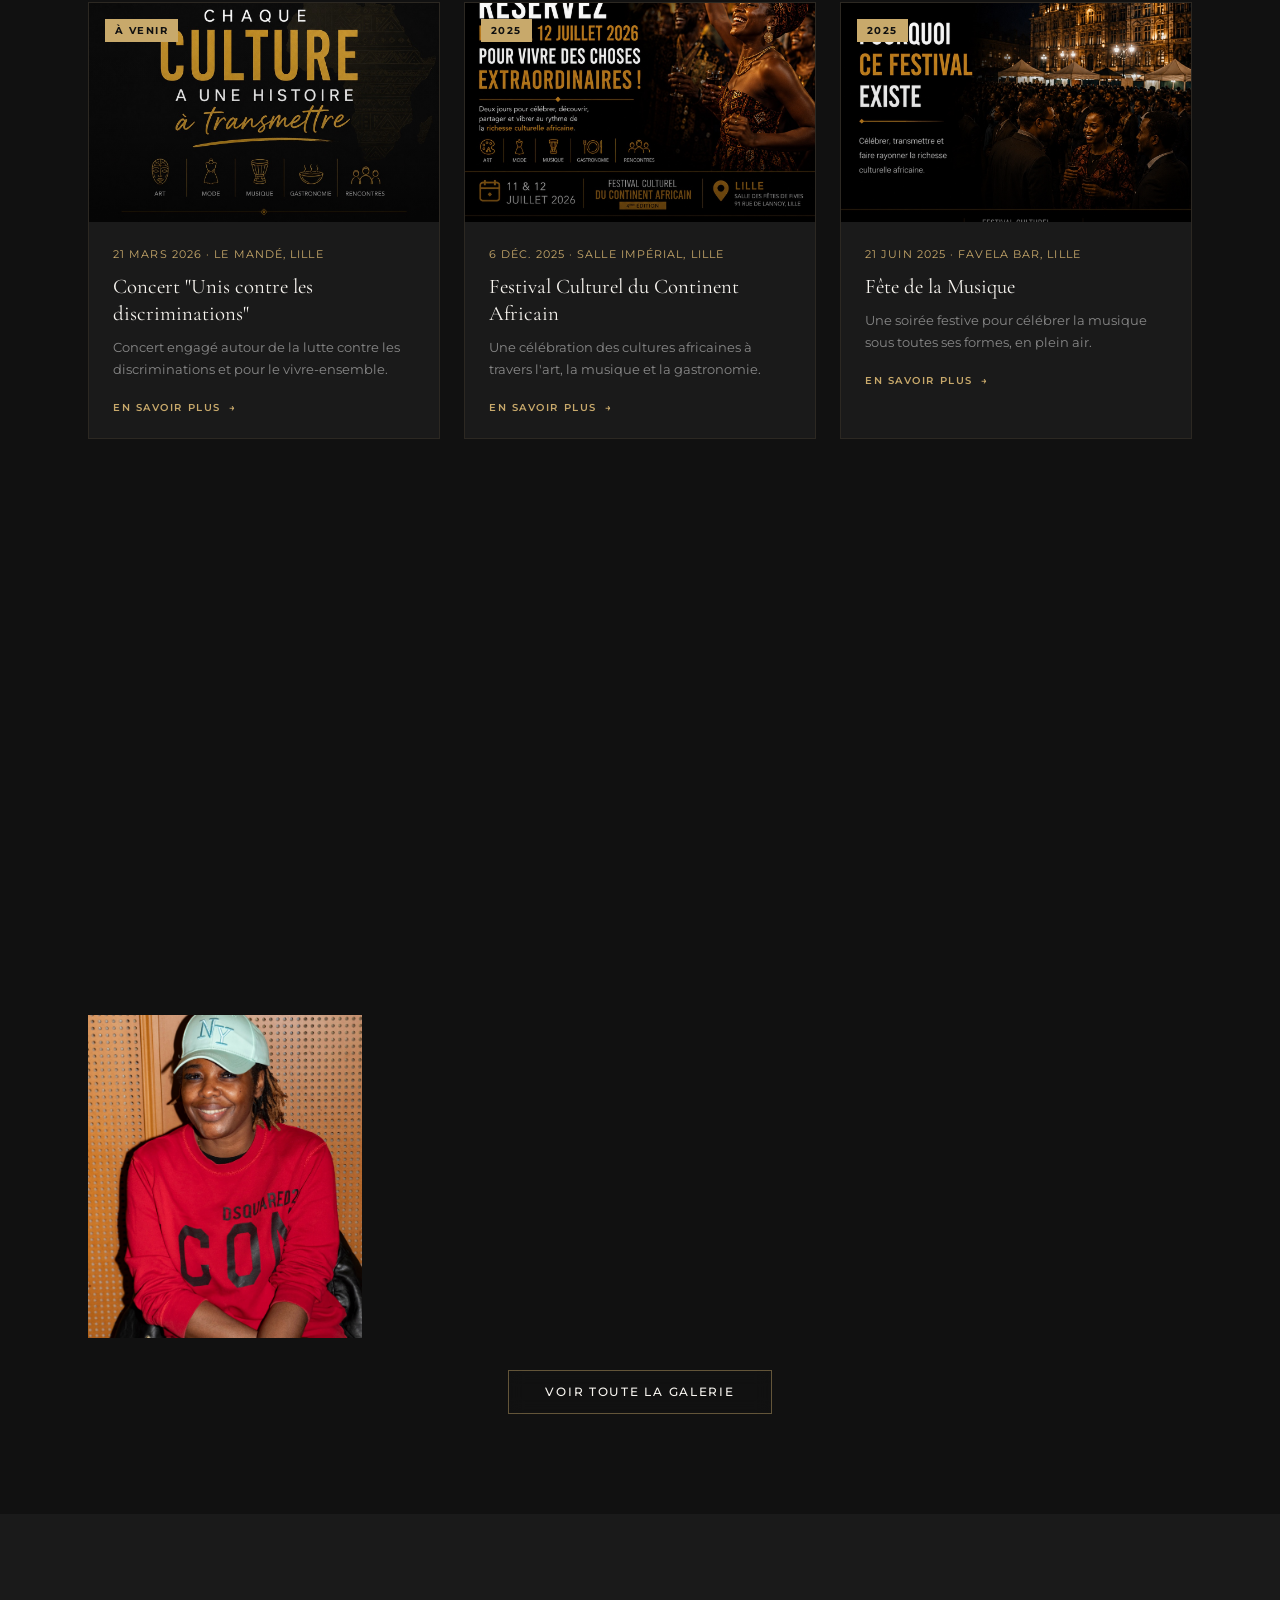
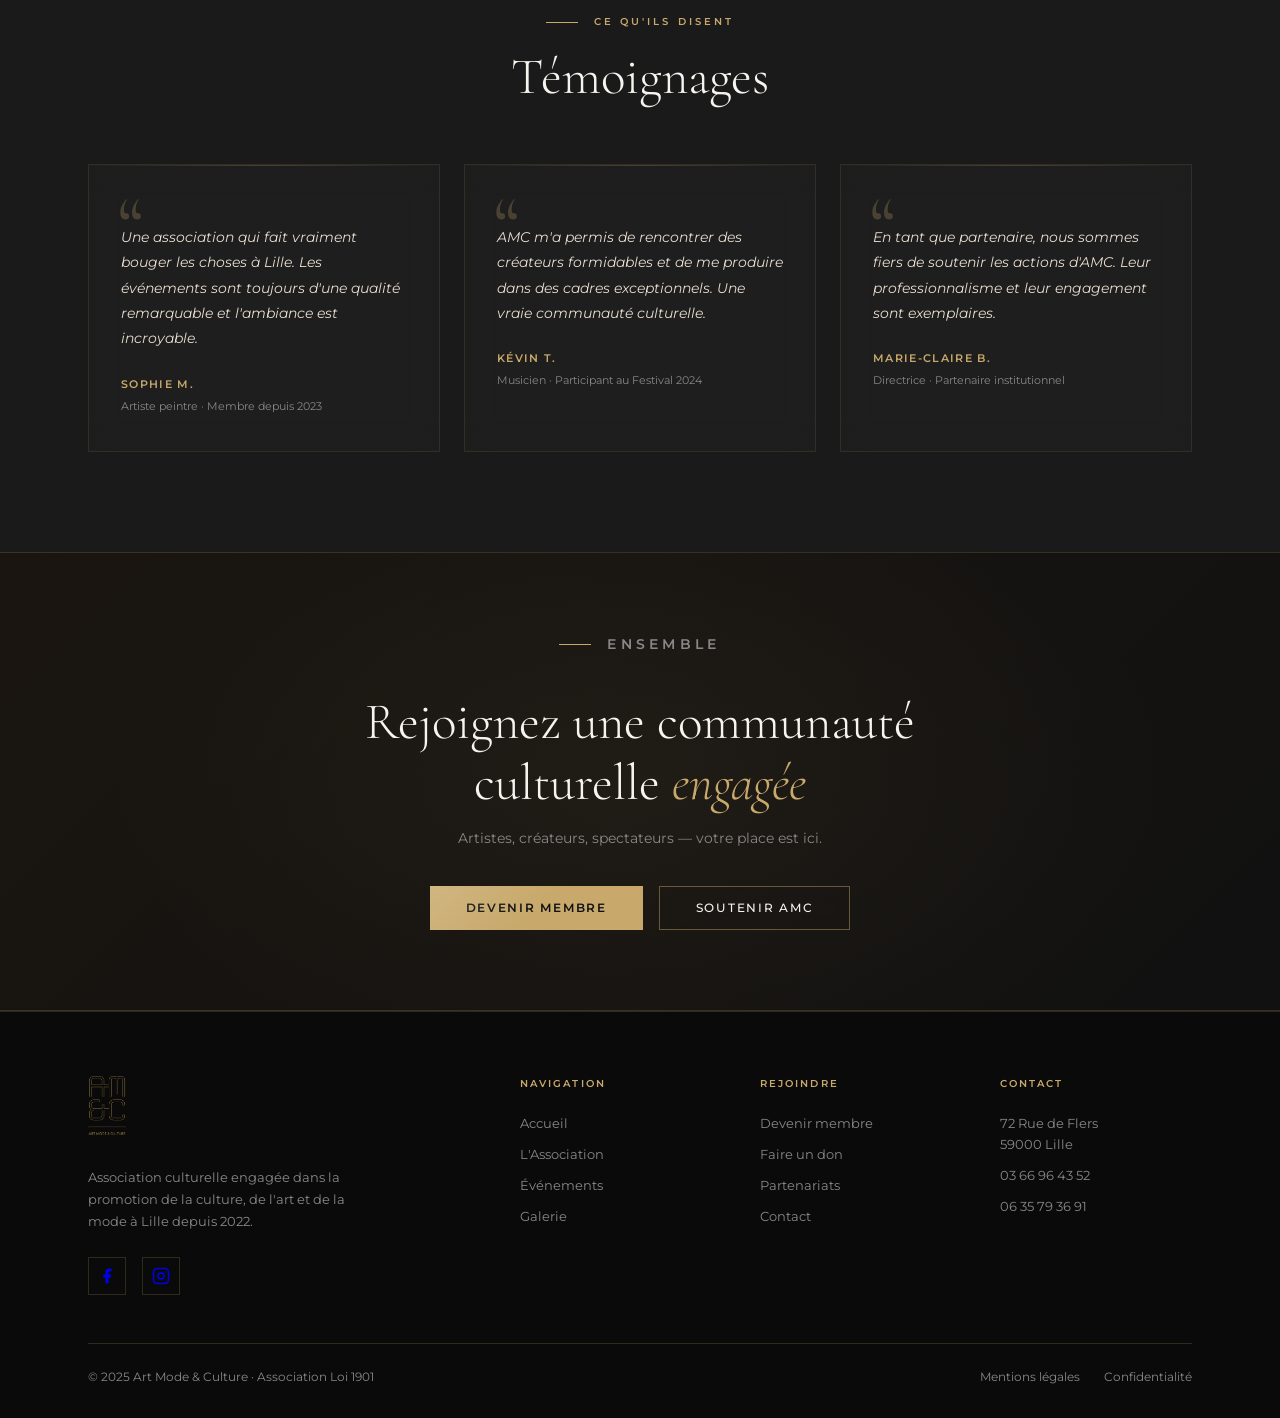
==== commit 9c56d3eb: "Enlever tous les commentaires ASCII art des pages - code plus propre et naturel" ====
--- a/index.html
+++ b/index.html
@@ -777,9 +777,6 @@
   </div>
 
 
-  <!-- ╔══════════════════════════════════╗
-       ║  PAGE — GALERIE                 ║
-       ╚══════════════════════════════════╝ -->
   <div class="page" id="page-galerie">
 
     <section class="galerie-hero">
@@ -915,9 +912,6 @@
   </div>
 
 
-  <!-- ╔══════════════════════════════════╗
-       ║  PAGE — REJOINDRE AMC           ║
-       ╚══════════════════════════════════╝ -->
   <div class="page" id="page-rejoindre">
 
     <section class="rejoindre-hero">
@@ -1101,9 +1095,6 @@
   </div>
 
 
-  <!-- ╔══════════════════════════════════╗
-       ║  PAGE — FAIRE UN DON            ║
-       ╚══════════════════════════════════╝ -->
   <div class="page" id="page-don">
 
     <section class="don-hero">
@@ -1195,9 +1186,6 @@
   </div>
 
 
-  <!-- ╔══════════════════════════════════╗
-       ║  PAGE — PARTENAIRES             ║
-       ╚══════════════════════════════════╝ -->
   <div class="page" id="page-partenaires">
 
     <section class="partenaires-hero">
@@ -1252,9 +1240,6 @@
   </div>
 
 
-  <!-- ╔══════════════════════════════════╗
-       ║  PAGE — CONTACT                 ║
-       ╚══════════════════════════════════╝ -->
   <div class="page" id="page-contact">
 
     <section class="contact-hero">
@@ -1383,9 +1368,6 @@
   </div>
 
 
-  <!-- ╔══════════════════════════════════╗
-       ║  PAGE — PAIEMENT ADHÉSION        ║
-       ╚══════════════════════════════════╝ -->
   <div class="page" id="page-paiement">
     <section style="padding:140px 0 40px;">
       <div class="container" style="max-width:680px;">
@@ -1480,9 +1462,6 @@
   </div>
 
 
-  <!-- ╔══════════════════════════════════╗
-       ║  PAGE — MENTIONS LÉGALES        ║
-       ╚══════════════════════════════════╝ -->
   <div class="page" id="page-mentions">
     <section style="padding:160px 0 80px;">
       <div class="container" style="max-width:760px;">
@@ -1511,9 +1490,6 @@
   </div>
 
 
-  <!-- ╔══════════════════════════════════╗
-       ║  PAGE — CONFIDENTIALITÉ         ║
-       ╚══════════════════════════════════╝ -->
   <div class="page" id="page-confidentialite">
     <section style="padding:160px 0 80px;">
       <div class="container" style="max-width:760px;">
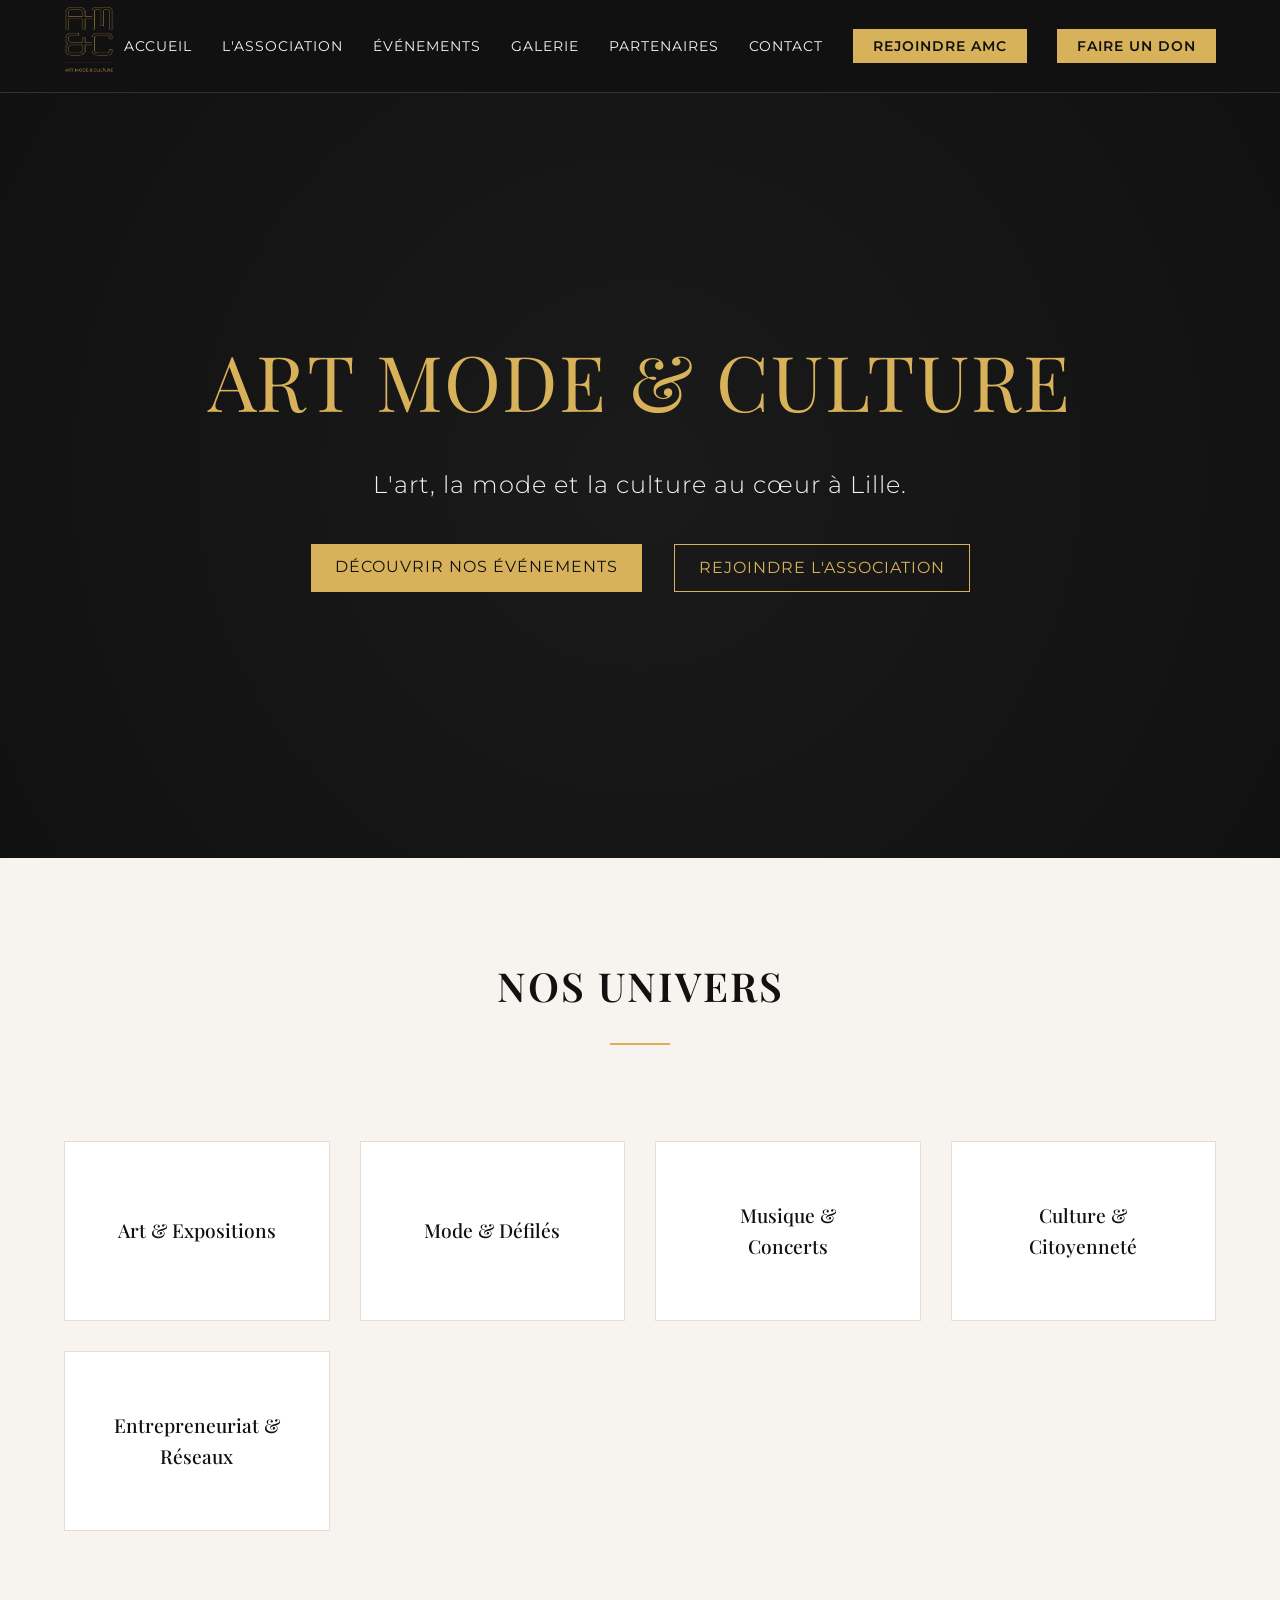
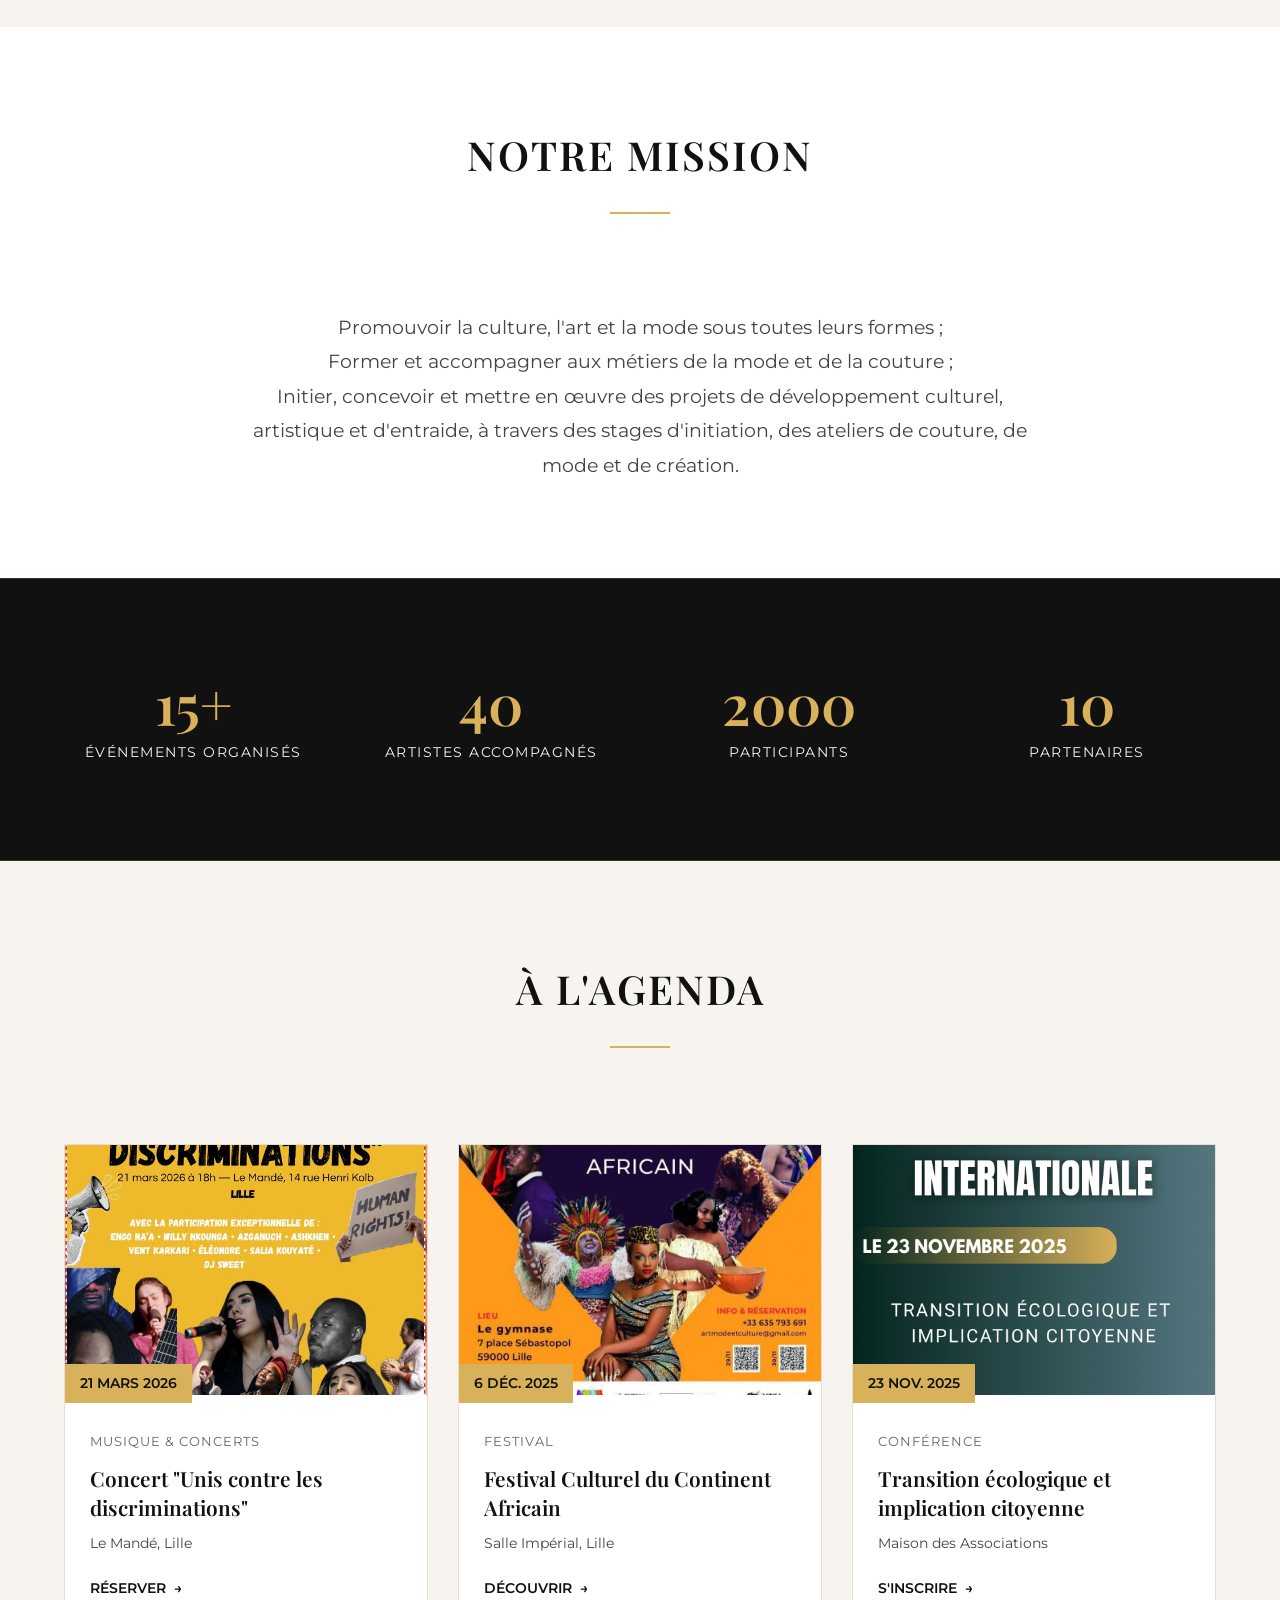
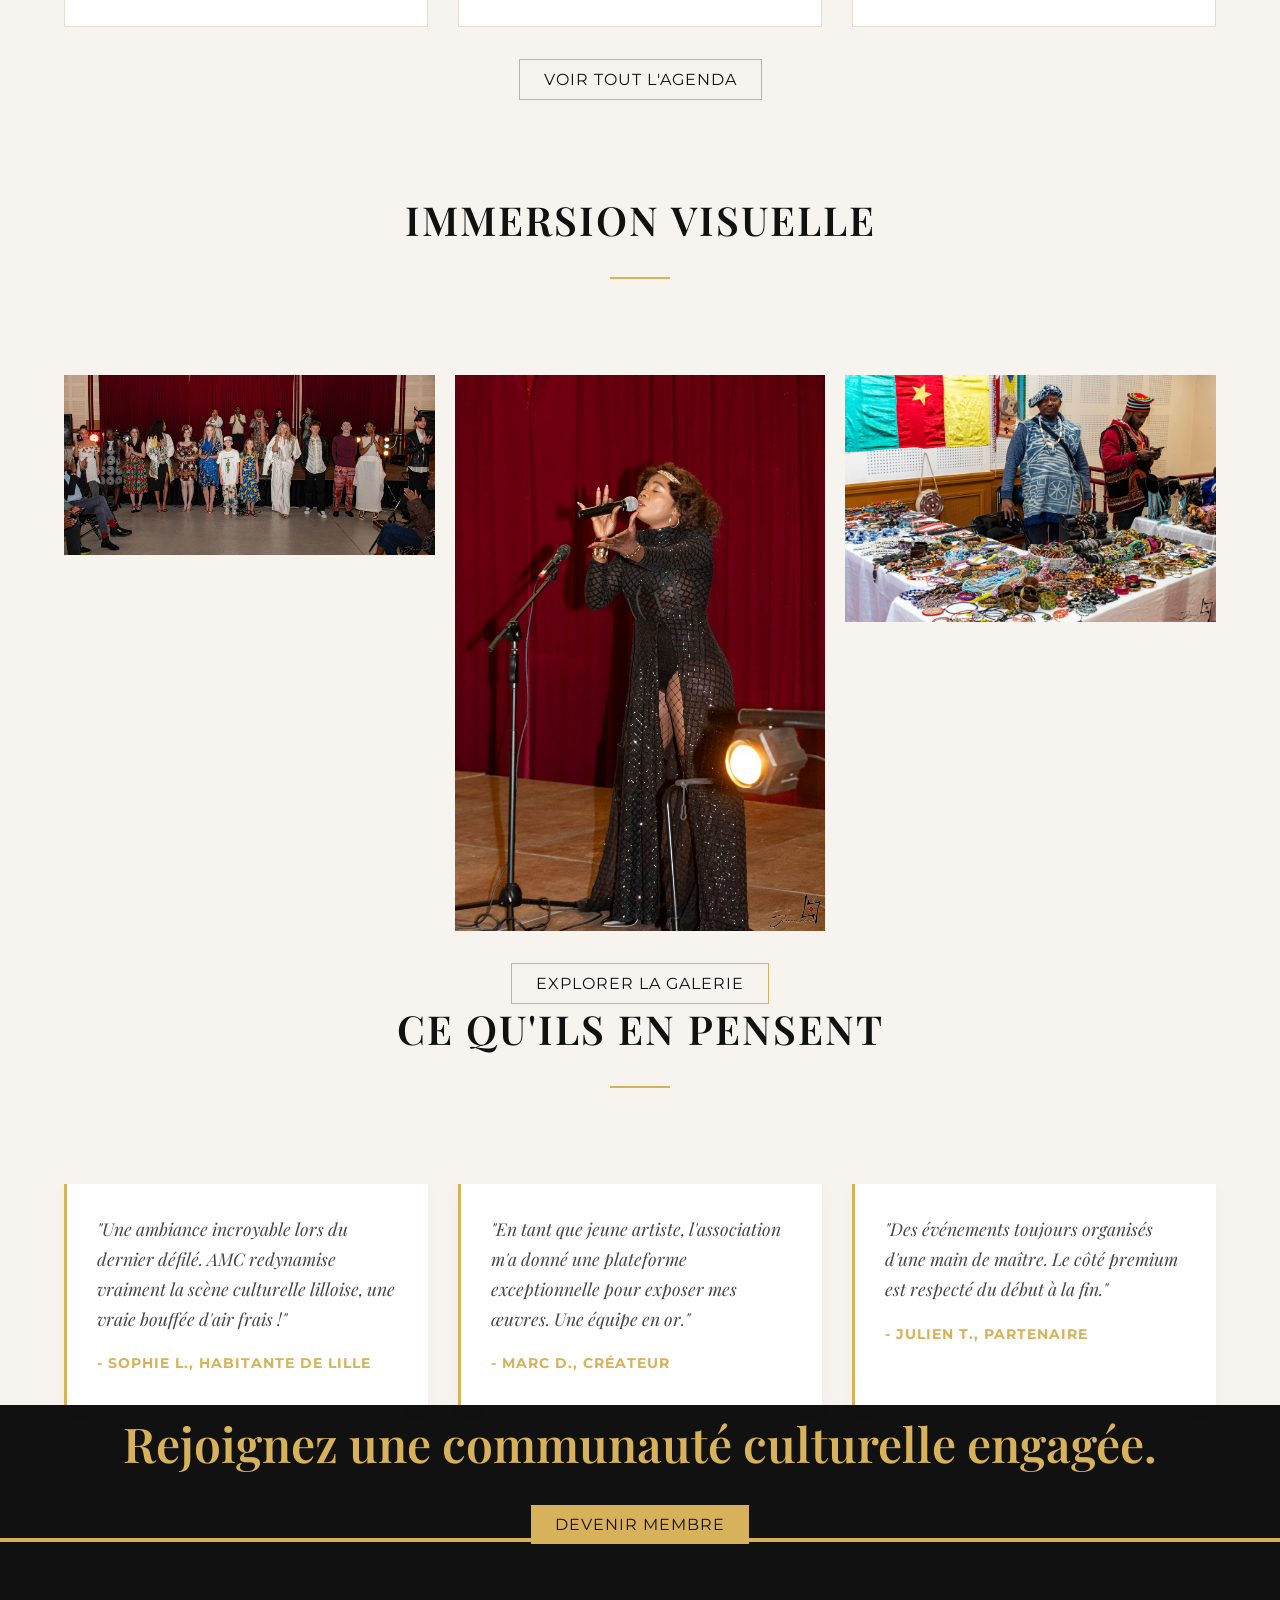
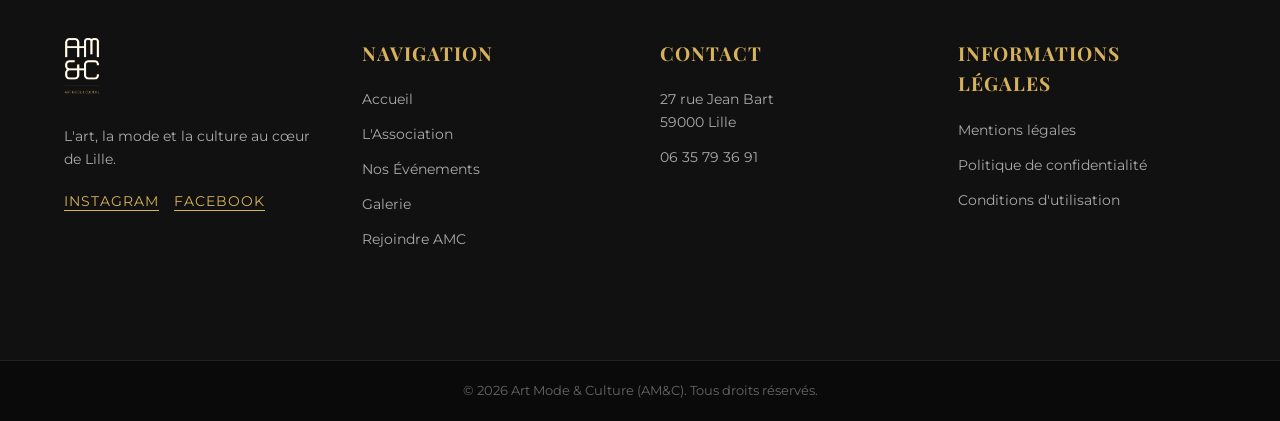
==== commit 16c18a14: "ajout récents" ====
--- a/index.html
+++ b/index.html
@@ -1,1525 +1,267 @@
 <!DOCTYPE html>
 <html lang="fr">
 <head>
-  <meta charset="UTF-8" />
-  <meta name="viewport" content="width=device-width, initial-scale=1.0" />
-  <meta name="description" content="Art Mode & Culture — Association culturelle engagée dans la promotion de la culture, de l'art et de la mode à Lille." />
-  <meta name="keywords" content="art, mode, culture, Lille, association, événements, galerie" />
-  <title>Art Mode & Culture — Association Culturelle à Lille</title>
-
-  <link rel="preconnect" href="https://fonts.googleapis.com" />
-  <link rel="preconnect" href="https://fonts.gstatic.com" crossorigin />
-  <link href="https://fonts.googleapis.com/css2?family=Cormorant+Garamond:ital,wght@0,300;0,400;0,600;1,300;1,400&family=Montserrat:wght@300;400;500;600&family=Playfair+Display:ital,wght@0,400;0,700;1,400&display=swap" rel="stylesheet" />
-  <link rel="stylesheet" href="styles.css" />
-</head>
+    <meta charset="UTF-8">
+    <meta name="viewport" content="width=device-width, initial-scale=1.0">
+    <title>Art Mode & Culture (AM&C) | Lille</title>
+    
+    <meta name="description" content="Association culturelle premium à Lille : Art, Mode et Expositions.">
+    
+    <link rel="preconnect" href="https://fonts.googleapis.com">
+    <link rel="preconnect" href="https://fonts.gstatic.com" crossorigin>
+    <link href="https://fonts.googleapis.com/css2?family=Montserrat:wght@300;400;500&family=Playfair+Display:wght@400;600&display=swap" rel="stylesheet">
+    
+    <link rel="stylesheet" href="assets/css/style.css">
+    </head>
 <body>
 
-  <!-- Arrière-plan animé -->
-  <div class="liquid-bg" aria-hidden="true">
-    <div class="liquid-orb"></div>
-    <div class="liquid-orb"></div>
-    <div class="liquid-orb"></div>
-  </div>
-
-  <nav id="mainNav">
-    <div class="nav-logo" onclick="navigate('accueil')" aria-label="Retour à l'accueil">
-      <img src="logo.png" alt="Art Mode &amp; Culture" />
-    </div>
-
-    <ul class="nav-links">
-      <li><a onclick="navigate('accueil')"      id="nav-accueil"      class="active">Accueil</a></li>
-      <li><a onclick="navigate('association')"  id="nav-association">L'Association</a></li>
-      <li><a onclick="navigate('evenements')"   id="nav-evenements">Événements</a></li>
-      <li><a onclick="navigate('galerie')"      id="nav-galerie">Galerie</a></li>
-      <li><a onclick="navigate('rejoindre')"    id="nav-rejoindre">Rejoindre AMC</a></li>
-      <li><a onclick="navigate('partenaires')"  id="nav-partenaires">Partenaires</a></li>
-      <li><a onclick="navigate('contact')"      id="nav-contact">Contact</a></li>
-    </ul>
-
-    <button class="nav-cta" onclick="navigate('don')">
-      <span>Faire un don</span>
-    </button>
-
-    <div class="hamburger" onclick="openMobile()" aria-label="Menu" aria-expanded="false">
-      <span></span><span></span><span></span>
-    </div>
-  </nav>
-
-  <div class="mobile-menu" id="mobileMenu" role="dialog" aria-modal="true" aria-label="Menu navigation">
-    <button class="mobile-close" onclick="closeMobile()" aria-label="Fermer le menu">&times;</button>
-    <a onclick="navigate('accueil');closeMobile()">Accueil</a>
-    <a onclick="navigate('association');closeMobile()">L'Association</a>
-    <a onclick="navigate('evenements');closeMobile()">Événements</a>
-    <a onclick="navigate('galerie');closeMobile()">Galerie</a>
-    <a onclick="navigate('rejoindre');closeMobile()">Rejoindre AMC</a>
-    <a onclick="navigate('partenaires');closeMobile()">Partenaires</a>
-    <a onclick="navigate('don');closeMobile()">Faire un don</a>
-    <a onclick="navigate('contact');closeMobile()">Contact</a>
-  </div>
-
-  <div id="lightbox" style="display:none; position:fixed; inset:0; z-index:9999; background:rgba(0,0,0,0.92); align-items:center; justify-content:center;" onclick="closeLightbox()">
-    <button style="position:absolute; top:24px; right:32px; color:var(--gold); background:none; border:none; font-size:2rem; cursor:pointer;" aria-label="Fermer">&times;</button>
-  </div>
-
-
-  <div class="page active" id="page-accueil">
-
-    <section class="hero">
-      <div class="hero-bg" aria-hidden="true"></div>
-      <div class="hero-grain" aria-hidden="true"></div>
-      <div class="hero-glass-line" aria-hidden="true"></div>
-      <div class="hero-glass-line" aria-hidden="true"></div>
-      <div class="hero-line-left"  aria-hidden="true"></div>
-      <div class="hero-line-right" aria-hidden="true"></div>
-
-      <div class="hero-content">
-          <div class="hero-logo">
-          <div class="hero-logo-3d-wrapper">
-            <img src="logo.png" alt="Art Mode &amp; Culture — Logo" />
-          </div>
-        </div>
-
-        <p class="hero-label">Association Culturelle · Lille</p>
-
-        <h1 class="hero-title">
-          Art <em>Mode</em><br />&amp; Culture
-        </h1>
-
-        <p class="hero-subtitle">L'art, la mode et la culture au cœur de Lille.</p>
-
-        <div class="hero-btns">
-          <button class="btn-primary" onclick="navigate('evenements')">Découvrir nos événements</button>
-          <button class="btn-outline" onclick="navigate('rejoindre')">Rejoindre l'association</button>
-        </div>
-      </div>
-
-      <div class="hero-scroll" aria-hidden="true">
-        <span>Défiler</span>
-        <div class="scroll-line"></div>
-      </div>
-    </section>
-
-    <section class="intro-section">
-      <div class="container">
-        <div class="intro-grid">
-          <div class="intro-text reveal">
-            <p class="section-label">Notre histoire</p>
-            <h2 class="section-title">Une association au service <em>de la culture</em></h2>
-            <div class="divider"></div>
-            <p>Art Mode &amp; Culture est une association culturelle engagée dans la promotion de la culture, de l'art et de la mode à Lille et dans ses environs.</p>
-            <p>Fondée pour rassembler artistes, créateurs et amateurs de culture, l'association AMC œuvre chaque jour pour rendre la culture accessible au plus grand nombre, organiser des événements fédérateurs et valoriser les talents locaux.</p>
-            <p>Inclusion, diversité, créativité et fraternité sont les valeurs qui guident chacune de nos actions.</p>
-            <br />
-            <button class="btn-outline" onclick="navigate('association')">Découvrir l'association</button>
-          </div>
-          <div class="intro-visual reveal">
-            <img src="logo.png" alt="Logo Art Mode &amp; Culture" />
-          </div>
-        </div>
-      </div>
-    </section>
-
-    <section>
-      <div class="container">
-        <div class="reveal">
-          <p class="section-label">Ce que nous faisons</p>
-          <h2 class="section-title">Nos <em>univers</em></h2>
-        </div>
+    <header class="main-header">
+        <nav class="navbar">
+            <div class="logo">
+                <a href="index.html">
+                    <img src="assets\images\logos\Logo 1 Contouré.png" alt="Logo AM&C">
+                </a>
+            </div>
+            
+            <div class="menu-burger" id="mobile-menu">
+                <span class="bar"></span>
+                <span class="bar"></span>
+                <span class="bar"></span>
+            </div>
+            <ul class="nav-links">
+                <li><a href="index.html">Accueil</a></li>
+                <li><a href="association.html">L'Association</a></li>
+                <li><a href="evenements.html">Événements</a></li>
+                <li><a href="galerie.html">Galerie</a></li>
+                <li><a href="partenaires.html">Partenaires</a></li>
+                <li><a href="contact.html">Contact</a></li>
+                <li><a href="rejoindre.html" class="btn-nav">Rejoindre AMC</a></li>
+                <li><a href="don.html" class="btn-nav">Faire un don</a></li>
+            </ul>
+        </nav>
+    </header>
+
+<main id="main-content">
+        <section id="hero" class="hero-minimalist">
+    <!-- Vidéo de fond -->
+    <video class="hero-bg-video" autoplay loop muted playsinline poster="assets/images/hero-poster.jpg">
+        <source src="assets\images\video\0521.mp4" type="video/mp4">
+        Votre navigateur ne supporte pas la vidéo HTML5.
+    </video>
+    <div class="hero-content">
+        <h1 class="hero-title">Art Mode & Culture</h1>
+        <p class="hero-subtitle">L'art, la mode et la culture au cœur à Lille.</p>
+        <div class="hero-actions">
+            <a href="evenements.html" class="btn-primary">Découvrir nos événements</a>
+            <a href="rejoindre.html" class="btn-outline-gold">Rejoindre l'association</a>
+        </div>
+    </div>
+</section>
+<section id="univers" class="univers-section">
+    <div class="container">
+        <h2 class="section-title">Nos Univers</h2>
+        
         <div class="univers-grid">
-
-          <div class="univers-card reveal">
-            <div class="univers-icon">
-              <svg viewBox="0 0 24 24" aria-hidden="true">
-                <rect x="3" y="3" width="8" height="8"/><rect x="13" y="3" width="8" height="8"/>
-                <rect x="3" y="13" width="8" height="8"/><circle cx="17" cy="17" r="4"/>
-              </svg>
-            </div>
-            <div>
-              <p class="univers-name">Art &amp;<br />Expositions</p>
-              <div class="univers-line"></div>
-            </div>
-          </div>
-
-          <div class="univers-card reveal">
-            <div class="univers-icon">
-              <svg viewBox="0 0 24 24" aria-hidden="true">
-                <path d="M12 2L8 6H4v12h16V6h-4L12 2z"/>
-                <path d="M12 6v8M9 10l3 4 3-4"/>
-              </svg>
-            </div>
-            <div>
-              <p class="univers-name">Mode &amp;<br />Défilés</p>
-              <div class="univers-line"></div>
-            </div>
-          </div>
-
-          <div class="univers-card reveal">
-            <div class="univers-icon">
-              <svg viewBox="0 0 24 24" aria-hidden="true">
-                <circle cx="12" cy="12" r="3"/>
-                <path d="M12 3v3M12 18v3M3 12h3M18 12h3M5.6 5.6l2.1 2.1M16.3 16.3l2.1 2.1M5.6 18.4l2.1-2.1M16.3 7.7l2.1-2.1"/>
-              </svg>
-            </div>
-            <div>
-              <p class="univers-name">Musique &amp;<br />Concerts</p>
-              <div class="univers-line"></div>
-            </div>
-          </div>
-
-          <div class="univers-card reveal">
-            <div class="univers-icon">
-              <svg viewBox="0 0 24 24" aria-hidden="true">
-                <path d="M17 21v-2a4 4 0 0 0-4-4H5a4 4 0 0 0-4 4v2"/>
-                <circle cx="9" cy="7" r="4"/>
-                <path d="M23 21v-2a4 4 0 0 0-3-3.87M16 3.13a4 4 0 0 1 0 7.75"/>
-              </svg>
-            </div>
-            <div>
-              <p class="univers-name">Culture &amp;<br />Citoyenneté</p>
-              <div class="univers-line"></div>
-            </div>
-          </div>
-
-          <div class="univers-card reveal">
-            <div class="univers-icon">
-              <svg viewBox="0 0 24 24" aria-hidden="true">
-                <path d="M22 12h-4l-3 9L9 3l-3 9H2"/>
-              </svg>
-            </div>
-            <div>
-              <p class="univers-name">Entrepreneuriat &amp;<br />Réseaux</p>
-              <div class="univers-line"></div>
-            </div>
-          </div>
-
-        </div>
-      </div>
-    </section>
-
-    <section class="chiffres-section">
-      <div class="container">
-        <div class="reveal" style="text-align:center;">
-          <p class="section-label" style="justify-content:center;">En chiffres</p>
-          <h2 class="section-title">L'impact <em>d'AMC</em></h2>
-        </div>
-        <div class="chiffres-grid">
-          <div class="chiffre-item reveal">
-            <span class="chiffre-num counter" data-target="25">0</span>
-            <span class="chiffre-label">Événements organisés</span>
-          </div>
-          <div class="chiffre-item reveal">
-            <span class="chiffre-num counter" data-target="150">0</span>
-            <span class="chiffre-label">Artistes accompagnés</span>
-          </div>
-          <div class="chiffre-item reveal">
-            <span class="chiffre-num counter" data-target="5000">0</span>
-            <span class="chiffre-label">Participants</span>
-          </div>
-          <div class="chiffre-item reveal">
-            <span class="chiffre-num counter" data-target="40">0</span>
-            <span class="chiffre-label">Partenaires</span>
-          </div>
-        </div>
-      </div>
-    </section>
-
-    <section>
-      <div class="container">
-        <div class="reveal" style="display:flex; justify-content:space-between; align-items:flex-end; margin-bottom:56px;">
-          <div>
-            <p class="section-label">Agenda</p>
-            <h2 class="section-title">Événements <em>à venir</em></h2>
-          </div>
-          <button class="btn-outline" onclick="navigate('evenements')" style="flex-shrink:0;">Tous les événements</button>
-        </div>
-
+            <div class="univers-card">
+                <h3>Art & Expositions</h3>
+            </div>
+            <div class="univers-card">
+                <h3>Mode & Défilés</h3>
+            </div>
+            <div class="univers-card">
+                <h3>Musique & Concerts</h3>
+            </div>
+            <div class="univers-card">
+                <h3>Culture & Citoyenneté</h3>
+            </div>
+            <div class="univers-card">
+                <h3>Entrepreneuriat & Réseaux</h3>
+            </div>
+        </div>
+    </div>
+</section>
+<section id="presentation" class="presentation-section">
+    <div class="container text-center">
+        <h2 class="section-title">Notre Mission</h2>
+        <p class="presentation-text">
+           	Promouvoir la culture, l'art et la mode sous toutes leurs formes ;<br>
+Former et accompagner aux métiers de la mode et de la couture ;<br>
+Initier, concevoir et mettre en œuvre des projets de développement culturel, artistique et d'entraide, à travers des stages d'initiation, des ateliers de couture, de mode et de création.
+        </p>
+    </div>
+</section>
+
+<section id="chiffres-cles" class="stats-section">
+    <div class="container">
+        <div class="stats-grid">
+            <div class="stat-item">
+                <span class="stat-number">15+</span>
+                <span class="stat-label">Événements organisés</span>
+            </div>
+            <div class="stat-item">
+                <span class="stat-number">40</span>
+                <span class="stat-label">Artistes accompagnés</span>
+            </div>
+            <div class="stat-item">
+                <span class="stat-number">2000</span>
+                <span class="stat-label">Participants</span>
+            </div>
+            <div class="stat-item">
+                <span class="stat-number">10</span>
+                <span class="stat-label">Partenaires</span>
+            </div>
+        </div>
+    </div>
+</section>
+<section id="evenements-accueil" class="events-section">
+    <div class="container">
+        <h2 class="section-title">À l'agenda</h2>
+        
         <div class="events-grid">
 
-          <article class="event-card reveal">
-            <div class="event-img">
-            <img src="galerie/Affiches/690205248_17964600612086373_2678800670389616223_n.jpg" alt="Concert Unis contre les discriminations" loading="lazy" />
-            <div class="event-img-overlay"></div>
-            <span class="event-tag">À VENIR</span>
-            </div>
-            <div class="event-body">
-              <p class="event-meta">21 MARS 2026 · LE MANDÉ, LILLE</p>
-              <h3 class="event-title">Concert "Unis contre les discriminations"</h3>
-              <p class="event-desc">Concert engagé autour de la lutte contre les discriminations et pour le vivre-ensemble.</p>
-              <button class="event-btn" onclick="navigate('evenements')">En savoir plus <span>&#8594;</span></button>
-            </div>
-          </article>
-
-          <article class="event-card reveal">
-            <div class="event-img">
-            <img src="galerie/Affiches/684932864_17964597360086373_5441260454552980300_n.jpg" alt="Festival Culturel du Continent Africain" loading="lazy" />
-            <div class="event-img-overlay"></div>
-            <span class="event-tag">2025</span>
-            </div>
-            <div class="event-body">
-              <p class="event-meta">6 DÉC. 2025 · SALLE IMPÉRIAL, LILLE</p>
-              <h3 class="event-title">Festival Culturel du Continent Africain</h3>
-              <p class="event-desc">Une célébration des cultures africaines à travers l'art, la musique et la gastronomie.</p>
-              <button class="event-btn" onclick="navigate('evenements')">En savoir plus <span>&#8594;</span></button>
-            </div>
-          </article>
-
-          <article class="event-card reveal">
-            <div class="event-img">
-            <img src="galerie/Affiches/686329782_17964597339086373_2072289524437450190_n.jpg" alt="Conférence AMC" loading="lazy" />
-            <div class="event-img-overlay"></div>
-            <span class="event-tag">2025</span>
-            </div>
-            <div class="event-body">
-              <p class="event-meta">21 JUIN 2025 · FAVELA BAR, LILLE</p>
-              <h3 class="event-title">Fête de la Musique</h3>
-              <p class="event-desc">Une soirée festive pour célébrer la musique sous toutes ses formes, en plein air.</p>
-              <button class="event-btn" onclick="navigate('evenements')">En savoir plus <span>&#8594;</span></button>
-            </div>
-          </article>
-
-        </div>
-      </div>
-    </section>
-
-    <section style="padding-top:0;">
-      <div class="container">
-        <div class="reveal" style="margin-bottom:0;">
-          <p class="section-label">Nos moments</p>
-          <h2 class="section-title">La vie <em>d'AMC</em></h2>
-        </div>
-        <div class="galerie-grid">
-
-          <div class="galerie-item tall reveal" onclick="openLightbox(this)">
-            <img src="galerie/défilé/480712816_608440235387057_8403607310011299154_n.jpg" alt="Défilé AMC" loading="lazy" />
-            <div class="galerie-overlay"><svg width="28" height="28" viewBox="0 0 24 24" fill="none" stroke="rgba(200,169,107,0.8)" stroke-width="1.5"><path d="M15 3h6v6M9 21H3v-6M21 3l-7 7M3 21l7-7"/></svg></div>
-          </div>
-
-          <div class="galerie-item reveal" onclick="openLightbox(this)">
-            <img src="galerie/concerts/482272315_618966761001071_98029328264799427_n.jpg" alt="Concert AMC" loading="lazy" />
-            <div class="galerie-overlay"><svg width="28" height="28" viewBox="0 0 24 24" fill="none" stroke="rgba(200,169,107,0.8)" stroke-width="1.5"><path d="M15 3h6v6M9 21H3v-6M21 3l-7 7M3 21l7-7"/></svg></div>
-          </div>
-
-          <div class="galerie-item reveal" onclick="openLightbox(this)">
-            <img src="galerie/expositions/482250827_618966717667742_2402897254331100407_n.jpg" alt="Exposition AMC" loading="lazy" />
-            <div class="galerie-overlay"><svg width="28" height="28" viewBox="0 0 24 24" fill="none" stroke="rgba(200,169,107,0.8)" stroke-width="1.5"><path d="M15 3h6v6M9 21H3v-6M21 3l-7 7M3 21l7-7"/></svg></div>
-          </div>
-
-          <div class="galerie-item wide reveal" onclick="openLightbox(this)">
-            <img src="galerie/public/472700731_17911223979086373_7301952942377907097_n.jpg" alt="Public AMC" loading="lazy" />
-            <div class="galerie-overlay"><svg width="28" height="28" viewBox="0 0 24 24" fill="none" stroke="rgba(200,169,107,0.8)" stroke-width="1.5"><path d="M15 3h6v6M9 21H3v-6M21 3l-7 7M3 21l7-7"/></svg></div>
-          </div>
-
-          <div class="galerie-item reveal" onclick="openLightbox(this)">
-            <img src="galerie/défilé/482205028_618966961001051_1535376431775391342_n.jpg" alt="Défilé mode AMC" loading="lazy" />
-            <div class="galerie-overlay"><svg width="28" height="28" viewBox="0 0 24 24" fill="none" stroke="rgba(200,169,107,0.8)" stroke-width="1.5"><path d="M15 3h6v6M9 21H3v-6M21 3l-7 7M3 21l7-7"/></svg></div>
-          </div>
-
-          <div class="galerie-item tall reveal" onclick="openLightbox(this)">
-            <img src="galerie/Backstages/483364319_618967081001039_4655811177349411345_n.jpg" alt="Backstage AMC" loading="lazy" />
-            <div class="galerie-overlay"><svg width="28" height="28" viewBox="0 0 24 24" fill="none" stroke="rgba(200,169,107,0.8)" stroke-width="1.5"><path d="M15 3h6v6M9 21H3v-6M21 3l-7 7M3 21l7-7"/></svg></div>
-          </div>
-
-          <div class="galerie-item reveal" onclick="openLightbox(this)">
-            <img src="galerie/défilé/482253178_618966801001067_7509743639370563440_n.jpg" alt="Mode AMC" loading="lazy" />
-            <div class="galerie-overlay"><svg width="28" height="28" viewBox="0 0 24 24" fill="none" stroke="rgba(200,169,107,0.8)" stroke-width="1.5"><path d="M15 3h6v6M9 21H3v-6M21 3l-7 7M3 21l7-7"/></svg></div>
-          </div>
-
-          <div class="galerie-item reveal" onclick="openLightbox(this)">
-            <img src="galerie/expositions/482251698_618966781001069_8122961068557577304_n.jpg" alt="Artistes AMC" loading="lazy" />
-            <div class="galerie-overlay"><svg width="28" height="28" viewBox="0 0 24 24" fill="none" stroke="rgba(200,169,107,0.8)" stroke-width="1.5"><path d="M15 3h6v6M9 21H3v-6M21 3l-7 7M3 21l7-7"/></svg></div>
-          </div>
-
-        </div>
-        <div style="text-align:center; margin-top:32px;">
-          <button class="btn-outline" onclick="navigate('galerie')">Voir toute la galerie</button>
-        </div>
-      </div>
-    </section>
-
-    <section class="temoignages-section">
-      <div class="container">
-        <div class="reveal" style="text-align:center;">
-          <p class="section-label" style="justify-content:center;">Ce qu'ils disent</p>
-          <h2 class="section-title">Témoignages</h2>
-        </div>
-        <div class="temoignages-grid">
-
-          <div class="temoignage-card reveal">
-            <p class="temoignage-text">Une association qui fait vraiment bouger les choses à Lille. Les événements sont toujours d'une qualité remarquable et l'ambiance est incroyable.</p>
-            <p class="temoignage-author">Sophie M.</p>
-            <p class="temoignage-role">Artiste peintre · Membre depuis 2023</p>
-          </div>
-
-          <div class="temoignage-card reveal">
-            <p class="temoignage-text">AMC m'a permis de rencontrer des créateurs formidables et de me produire dans des cadres exceptionnels. Une vraie communauté culturelle.</p>
-            <p class="temoignage-author">Kévin T.</p>
-            <p class="temoignage-role">Musicien · Participant au Festival 2024</p>
-          </div>
-
-          <div class="temoignage-card reveal">
-            <p class="temoignage-text">En tant que partenaire, nous sommes fiers de soutenir les actions d'AMC. Leur professionnalisme et leur engagement sont exemplaires.</p>
-            <p class="temoignage-author">Marie-Claire B.</p>
-            <p class="temoignage-role">Directrice · Partenaire institutionnel</p>
-          </div>
-
-        </div>
-      </div>
-    </section>
-
-    <section class="cta-banner">
-      <div class="container" style="position:relative; z-index:1;">
-        <div class="reveal">
-          <p class="section-label" style="justify-content:center;">Ensemble</p>
-          <h2 class="section-title">Rejoignez une communauté<br />culturelle <em>engagée</em></h2>
-          <p>Artistes, créateurs, spectateurs — votre place est ici.</p>
-          <div style="display:flex; gap:16px; justify-content:center; flex-wrap:wrap;">
-            <button class="btn-primary" onclick="navigate('rejoindre')">Devenir membre</button>
-            <button class="btn-outline" onclick="navigate('don')">Soutenir AMC</button>
-          </div>
-        </div>
-      </div>
-    </section>
-
-    <footer>
-      <div class="container">
+            <article class="event-card">
+                <div class="event-image">
+                    <img src="assets\images\img\652385974_911128268451584_860232874520918900_n.jpg" alt="Concert Unis contre les discriminations" style="width:100%; height:250px; object-fit:cover;">
+                    <span class="event-date">21 Mars 2026</span>
+                </div>
+                <div class="event-content">
+                    <span class="event-tag">Musique & Concerts</span>
+                    <h3 class="event-title">Concert "Unis contre les discriminations"</h3>
+                    <p class="event-location">Le Mandé, Lille</p>
+                    <a href="evenements.html" class="event-link">Réserver <span>→</span></a>
+                </div>
+            </article>
+
+
+            <article class="event-card">
+                <div class="event-image">
+                    <img src="assets\images\img\Festival Culturel du Continent Africain 🌍📅 29-30 novembre 2024📍 Le Gymnase, 7 place Sébastopo.jpg" alt="Festival Culturel du Continent Africain" style="width:100%; height:250px; object-fit:cover;">
+                    <span class="event-date">6 Déc. 2025</span>
+                </div>
+                <div class="event-content">
+                    <span class="event-tag">Festival</span>
+                    <h3 class="event-title">Festival Culturel du Continent Africain</h3>
+                    <p class="event-location">Salle Impérial, Lille</p>
+                    <a href="evenements.html" class="event-link">Découvrir <span>→</span></a>
+                </div>
+            </article>
+
+
+            <article class="event-card">
+                <div class="event-image">
+                    <img src="assets\images\img\transition.jpg" alt="Transition écologique et implication citoyenne" style="width:100%; height:250px; object-fit:cover;">
+                    <span class="event-date">23 Nov. 2025</span>
+                </div>
+                <div class="event-content">
+                    <span class="event-tag">Conférence</span>
+                    <h3 class="event-title">Transition écologique et implication citoyenne</h3>
+                    <p class="event-location">Maison des Associations</p>
+                    <a href="evenements.html" class="event-link">S'inscrire <span>→</span></a>
+                </div>
+            </article>
+        </div>
+
+        <div class="text-center" style="margin-top: 40px;">
+            <a href="evenements.html" class="btn-outline-gold" style="color: var(--couleur-noir);">Voir tout l'agenda</a>
+        </div>
+    </div>
+</section>
+<section id="galerie-preview" class="section-padding">
+    <div class="container">
+        <h2 class="section-title">Immersion visuelle</h2>
+        
+        <div class="masonry-gallery">
+            <div class="masonry-item"><img src="assets\images\img\défilé.jpg" alt="Défilé"></div>
+            <div class="masonry-item"><img src="assets\images\img\concert.jpg" alt="Concert"></div>
+            <div class="masonry-item"><img src="assets\images\img\exposition.jpg" alt="Exposition"></div>
+        </div>
+        
+        <div class="text-center" style="margin-top: 40px;">
+            <a href="galerie.html" class="btn-outline-gold" style="color: var(--couleur-noir);">Explorer la galerie</a>
+        </div>
+    </div>
+</section>
+
+<section id="temoignages" class="section-padding" style="background-color: var(--couleur-blanc-casse);">
+    <div class="container">
+        <h2 class="section-title">Ce qu'ils en pensent</h2>
+        
+        <div class="testimonials-grid">
+            <div class="testimonial-card">
+                <p class="quote">"Une ambiance incroyable lors du dernier défilé. AMC redynamise vraiment la scène culturelle lilloise, une vraie bouffée d'air frais !"</p>
+                <h4 class="author">- Sophie L., Habitante de Lille</h4>
+            </div>
+            <div class="testimonial-card">
+                <p class="quote">"En tant que jeune artiste, l'association m'a donné une plateforme exceptionnelle pour exposer mes œuvres. Une équipe en or."</p>
+                <h4 class="author">- Marc D., Créateur</h4>
+            </div>
+            <div class="testimonial-card">
+                <p class="quote">"Des événements toujours organisés d'une main de maître. Le côté premium est respecté du début à la fin."</p>
+                <h4 class="author">- Julien T., Partenaire</h4>
+            </div>
+        </div>
+    </div>
+</section>
+
+<section id="cta-final" class="section-padding text-center" style="background-color: var(--couleur-noir); color: var(--couleur-blanc-casse); border-bottom: 2px solid var(--couleur-or);">
+    <div class="container">
+        <h2 style="font-family: var(--font-titre); font-size: clamp(2rem, 4vw, 3rem); margin-bottom: 30px; color: var(--couleur-or);">
+            Rejoignez une communauté culturelle engagée.
+        </h2>
+        <a href="rejoindre.html" class="btn-primary">Devenir membre</a>
+    </div>
+</section>
+</main>
+<footer class="main-footer">
+    <div class="container">
         <div class="footer-grid">
-          <div class="footer-brand">
-            <img src="logo.png" alt="Art Mode &amp; Culture" />
-            <p>Association culturelle engagée dans la promotion de la culture, de l'art et de la mode à Lille depuis 2022.</p>
-            <div class="footer-socials">
-              <a class="social-icon" href="https://www.facebook.com/artmodeetculture" target="_blank" rel="noopener" aria-label="Facebook">
-                <svg width="18" height="18" viewBox="0 0 24 24" fill="currentColor"><path d="M18 2h-3a5 5 0 0 0-5 5v3H7v4h3v8h4v-8h3l1-4h-4V7a1 1 0 0 1 1-1h3z"/></svg>
-              </a>
-              <a class="social-icon" href="https://www.instagram.com/artmodeetculture" target="_blank" rel="noopener" aria-label="Instagram">
-                <svg width="18" height="18" viewBox="0 0 24 24" fill="none" stroke="currentColor" stroke-width="2" stroke-linecap="round" stroke-linejoin="round"><rect x="2" y="2" width="20" height="20" rx="5" ry="5"/><circle cx="12" cy="12" r="4"/><circle cx="17.5" cy="6.5" r="1" fill="currentColor" stroke="none"/></svg>
-              </a>
-            </div>
-          </div>
-
-          <div class="footer-col">
-            <h4>Navigation</h4>
-            <a onclick="navigate('accueil')">Accueil</a>
-            <a onclick="navigate('association')">L'Association</a>
-            <a onclick="navigate('evenements')">Événements</a>
-            <a onclick="navigate('galerie')">Galerie</a>
-          </div>
-
-          <div class="footer-col">
-            <h4>Rejoindre</h4>
-            <a onclick="navigate('rejoindre')">Devenir membre</a>
-            <a onclick="navigate('don')">Faire un don</a>
-            <a onclick="navigate('partenaires')">Partenariats</a>
-            <a onclick="navigate('contact')">Contact</a>
-          </div>
-
-          <div class="footer-col">
-            <h4>Contact</h4>
-            <p>72 Rue de Flers<br />59000 Lille</p>
-            <p>03 66 96 43 52</p>
-            <p>06 35 79 36 91</p>
-          </div>
-        </div>
-
-        <div class="footer-bottom">
-          <p>&copy; 2025 Art Mode &amp; Culture · Association Loi 1901</p>
-          <div style="display:flex; gap:24px;">
-            <a onclick="navigate('mentions')">Mentions légales</a>
-            <a onclick="navigate('confidentialite')">Confidentialité</a>
-          </div>
-        </div>
-      </div>
-    </footer>
-
-  </div>
-
-  <div class="page" id="page-association">
-
-    <section class="asso-hero">
-      <div class="container">
-        <p class="section-label" style="justify-content:center;">Qui sommes-nous</p>
-        <h1 class="section-title">L'<em>Association</em></h1>
-        <div class="divider" style="margin:24px auto;"></div>
-        <p style="max-width:600px; margin:0 auto; color:var(--beige); font-size:1rem; font-weight:300; line-height:1.9;">
-          Art Mode &amp; Culture est une association loi 1901 basée à Lille, œuvrant pour la promotion de la culture, de l'art et de la mode.
-        </p>
-      </div>
-    </section>
-
-    <section>
-      <div class="container">
-        <div class="intro-grid reveal">
-          <div class="intro-text">
-            <p class="section-label">Notre raison d'être</p>
-            <h2 class="section-title">Mission &amp; <em>Objectifs</em></h2>
-            <div class="divider"></div>
-            <p>Promouvoir la culture, l'art et la mode en fédérant artistes, créateurs et amateurs au sein d'une communauté dynamique et inclusive.</p>
-            <br />
-            <ul style="list-style:none; display:flex; flex-direction:column; gap:14px;">
-              <li style="display:flex; gap:12px; align-items:flex-start; font-size:0.88rem; color:var(--beige);">
-                <span style="color:var(--gold); margin-top:2px;">&#8212;</span> Développer des projets culturels innovants
-              </li>
-              <li style="display:flex; gap:12px; align-items:flex-start; font-size:0.88rem; color:var(--beige);">
-                <span style="color:var(--gold); margin-top:2px;">&#8212;</span> Organiser des événements fédérateurs
-              </li>
-              <li style="display:flex; gap:12px; align-items:flex-start; font-size:0.88rem; color:var(--beige);">
-                <span style="color:var(--gold); margin-top:2px;">&#8212;</span> Valoriser les talents locaux
-              </li>
-              <li style="display:flex; gap:12px; align-items:flex-start; font-size:0.88rem; color:var(--beige);">
-                <span style="color:var(--gold); margin-top:2px;">&#8212;</span> Favoriser le vivre-ensemble par la culture
-              </li>
-              <li style="display:flex; gap:12px; align-items:flex-start; font-size:0.88rem; color:var(--beige);">
-                <span style="color:var(--gold); margin-top:2px;">&#8212;</span> Créer des archives culturelles durables
-              </li>
-            </ul>
-          </div>
-          <div class="intro-visual">
-            <img src="logo.png" alt="Art Mode &amp; Culture" />
-          </div>
-        </div>
-      </div>
-    </section>
-
-    <section style="background:var(--black-soft);">
-      <div class="container">
-        <div class="reveal" style="text-align:center;">
-          <p class="section-label" style="justify-content:center;">Ce qui nous guide</p>
-          <h2 class="section-title">Nos <em>valeurs</em></h2>
-        </div>
-        <div class="valeurs-grid">
-
-          <div class="valeur-card reveal">
-            <div class="valeur-icon">
-              <svg viewBox="0 0 24 24" aria-hidden="true"><path d="M17 21v-2a4 4 0 0 0-4-4H5a4 4 0 0 0-4 4v2"/><circle cx="9" cy="7" r="4"/><path d="M23 21v-2a4 4 0 0 0-3-3.87M16 3.13a4 4 0 0 1 0 7.75"/></svg>
-            </div>
-            <p class="valeur-name">Inclusion</p>
-          </div>
-
-          <div class="valeur-card reveal">
-            <div class="valeur-icon">
-              <svg viewBox="0 0 24 24" aria-hidden="true"><circle cx="12" cy="12" r="10"/><path d="M2 12h20M12 2a15.3 15.3 0 0 1 4 10 15.3 15.3 0 0 1-4 10 15.3 15.3 0 0 1-4-10 15.3 15.3 0 0 1 4-10z"/></svg>
-            </div>
-            <p class="valeur-name">Diversité</p>
-          </div>
-
-          <div class="valeur-card reveal">
-            <div class="valeur-icon">
-              <svg viewBox="0 0 24 24" aria-hidden="true"><polygon points="12 2 15.09 8.26 22 9.27 17 14.14 18.18 21.02 12 17.77 5.82 21.02 7 14.14 2 9.27 8.91 8.26 12 2"/></svg>
-            </div>
-            <p class="valeur-name">Créativité</p>
-          </div>
-
-          <div class="valeur-card reveal">
-            <div class="valeur-icon">
-              <svg viewBox="0 0 24 24" aria-hidden="true"><path d="M20.84 4.61a5.5 5.5 0 0 0-7.78 0L12 5.67l-1.06-1.06a5.5 5.5 0 0 0-7.78 7.78l1.06 1.06L12 21.23l7.78-7.78 1.06-1.06a5.5 5.5 0 0 0 0-7.78z"/></svg>
-            </div>
-            <p class="valeur-name">Fraternité</p>
-          </div>
-
-          <div class="valeur-card reveal">
-            <div class="valeur-icon">
-              <svg viewBox="0 0 24 24" aria-hidden="true"><path d="M12 22s8-4 8-10V5l-8-3-8 3v7c0 6 8 10 8 10z"/></svg>
-            </div>
-            <p class="valeur-name">Transmission</p>
-          </div>
-
-        </div>
-      </div>
-    </section>
-
-    <section>
-      <div class="container">
-        <div class="reveal">
-          <p class="section-label">Notre parcours</p>
-          <h2 class="section-title">Historique &amp; <em>Impact</em></h2>
-        </div>
-        <div class="timeline">
-
-          <div class="timeline-item reveal">
-            <div class="timeline-year">2022</div>
-            <div class="timeline-content">
-              <h4>Fondation de l'association</h4>
-              <p>Création d'Art Mode &amp; Culture à Lille, avec pour mission de rassembler artistes et créateurs autour d'un projet culturel commun.</p>
-            </div>
-          </div>
-
-          <div class="timeline-item reveal">
-            <div class="timeline-year">2023</div>
-            <div class="timeline-content">
-              <h4>Exposition &amp; Défilé Mode et Culture</h4>
-              <p>Premier grand événement à la Place Sébastopol de Lille le 4 novembre 2023, marquant l'entrée d'AMC dans le paysage culturel lillois.</p>
-            </div>
-          </div>
-
-          <div class="timeline-item reveal">
-            <div class="timeline-year">2024</div>
-            <div class="timeline-content">
-              <h4>Festival Culturel du Continent Africain</h4>
-              <p>29–30 novembre 2024 à Lille — deux jours de festivités, concerts et expositions rassemblant plus de 1 000 participants.</p>
-            </div>
-          </div>
-
-          <div class="timeline-item reveal">
-            <div class="timeline-year">2025</div>
-            <div class="timeline-content">
-              <h4>Expansion et diversification</h4>
-              <p>Fête de la Musique, Festival Culturel, Conférence écologie, Old School Ambiance, Afro Business Event, After Work Piano Bar — une année riche en événements.</p>
-            </div>
-          </div>
-
-          <div class="timeline-item reveal">
-            <div class="timeline-year">2026</div>
-            <div class="timeline-content">
-              <h4>Concert "Unis contre les discriminations"</h4>
-              <p>21 mars 2026 au Le Mandé, Lille — un concert engagé portant un message fort autour de la lutte contre toutes les discriminations.</p>
-            </div>
-          </div>
-
-        </div>
-      </div>
-    </section>
-
-    <section class="cta-banner">
-      <div class="container" style="position:relative; z-index:1;">
-        <div class="reveal">
-          <h2 class="section-title">Rejoignez <em>l'aventure</em></h2>
-          <p>Votre engagement compte pour faire vivre la culture à Lille.</p>
-          <button class="btn-primary" onclick="navigate('rejoindre')">Devenir membre</button>
-        </div>
-      </div>
-    </section>
-
-    <footer>
-      <div class="container">
-        <div class="footer-bottom" style="border-top:none; padding-top:0;">
-          <p>&copy; 2025 Art Mode &amp; Culture · Association Loi 1901</p>
-          <div style="display:flex; gap:24px;">
-            <a onclick="navigate('mentions')">Mentions légales</a>
-            <a onclick="navigate('confidentialite')">Confidentialité</a>
-          </div>
-        </div>
-      </div>
-    </footer>
-
-  </div>
-
-  <div class="page" id="page-evenements">
-
-    <section class="events-page-hero">
-      <div class="container">
-        <p class="section-label" style="justify-content:center;">Agenda culturel</p>
-        <h1 class="section-title">Nos <em>Événements</em></h1>
-        <div class="divider" style="margin:24px auto;"></div>
-      </div>
-    </section>
-
-    <section style="padding-top:0;">
-      <div class="container">
-        <div class="filter-bar" role="tablist" aria-label="Filtrer par année">
-          <button class="filter-btn active" role="tab" onclick="filterEvents('tous', this)">Tous</button>
-          <button class="filter-btn" role="tab" onclick="filterEvents('avenir', this)">À venir</button>
-          <button class="filter-btn" role="tab" onclick="filterEvents('2026', this)">2026</button>
-          <button class="filter-btn" role="tab" onclick="filterEvents('2025', this)">2025</button>
-          <button class="filter-btn" role="tab" onclick="filterEvents('2024', this)">2024</button>
-          <button class="filter-btn" role="tab" onclick="filterEvents('2023', this)">2023</button>
-        </div>
-
-        <div class="events-full-grid" id="eventsGrid">
-          <article class="event-card" data-year="2026 avenir">
-            <div class="event-img">
-            <img src="galerie/concerts/482272315_618966761001071_98029328264799427_n.jpg" alt="Old School Ambiance" loading="lazy" />
-            <div class="event-img-overlay"></div>
-            <span class="event-tag">À VENIR</span>
-            </div>
-            <div class="event-body">
-              <p class="event-meta">21 MARS 2026 · LE MANDÉ, LILLE</p>
-              <h3 class="event-title">Concert "Unis contre les discriminations"</h3>
-              <p class="event-desc">Concert engagé autour de la lutte contre les discriminations. Une soirée musicale portant un message fort pour le vivre-ensemble.</p>
-              <button class="event-btn">En savoir plus <span>&#8594;</span></button>
-            </div>
-          </article>
-          <article class="event-card" data-year="2025">
-            <div class="event-img">
-            <img src="galerie/Backstages/482205438_618966764334404_7375711029498316382_n.jpg" alt="After Work Piano Bar AMC" loading="lazy" />
-            <div class="event-img-overlay"></div>
-            <span class="event-tag">2025</span>
-            </div>
-            <div class="event-body">
-              <p class="event-meta">6 DÉC. 2025 · SALLE IMPÉRIAL, LILLE</p>
-              <h3 class="event-title">Festival Culturel du Continent Africain</h3>
-              <p class="event-desc">Une célébration des richesses culturelles du continent africain à travers la musique, la danse, l'art et la gastronomie.</p>
-              <button class="event-btn">En savoir plus <span>&#8594;</span></button>
-            </div>
-          </article>
-
-          <article class="event-card" data-year="2025">
-            <div class="event-img">
-            <img src="galerie/concerts/483563526_618806101017137_4543469384887453948_n.jpg" alt="Fête de la Musique AMC" loading="lazy" />
-            <div class="event-img-overlay"></div>
-            <span class="event-tag">2025</span>
-            </div>
-            <div class="event-body">
-              <p class="event-meta">23 NOV. 2025 · MAISON DES ASSOCIATIONS, LILLE</p>
-              <h3 class="event-title">Conférence — Transition écologique et implication citoyenne</h3>
-              <p class="event-desc">Table ronde et débat autour des enjeux environnementaux et du rôle des citoyens dans la transition écologique.</p>
-              <button class="event-btn">En savoir plus <span>&#8594;</span></button>
-            </div>
-          </article>
-
-          <article class="event-card" data-year="2025">
-            <div class="event-img">
-            <img src="galerie/Affiches/686413257_17964597315086373_4139380664633702091_n.jpg" alt="Afro Business Event" loading="lazy" />
-            <div class="event-img-overlay"></div>
-            <span class="event-tag">2025</span>
-            </div>
-            <div class="event-body">
-              <p class="event-meta">12 OCT. 2025 · JOST LILLE</p>
-              <h3 class="event-title">Old School Ambiance</h3>
-              <p class="event-desc">Une soirée nostalgique célébrant les classiques de la musique soul, funk et R&amp;B dans une ambiance chaleureuse et festive.</p>
-              <button class="event-btn">En savoir plus <span>&#8594;</span></button>
-            </div>
-          </article>
-
-          <article class="event-card" data-year="2025">
-            <div class="event-img">
-            <img src="galerie/défilé/480712816_608440235387057_8403607310011299154_n.jpg" alt="Exposition Défilé Mode et Culture 2023" loading="lazy" />
-            <div class="event-img-overlay"></div>
-            <span class="event-tag">2025</span>
-            </div>
-            <div class="event-body">
-              <p class="event-meta">À PARTIR DU 26 JUIN 2025 · CENTRAL HOSTEL, LILLE</p>
-              <h3 class="event-title">After Work Piano Bar</h3>
-              <p class="event-desc">Rendez-vous mensuel autour du piano dans un cadre intimiste et élégant pour terminer la semaine en beauté.</p>
-              <button class="event-btn">En savoir plus <span>&#8594;</span></button>
-            </div>
-          </article>
-
-          <article class="event-card" data-year="2025">
-            <div class="event-img">
-            <img src="galerie/concerts/483563526_618806101017137_4543469384887453948_n.jpg" alt="Fête de la Musique AMC" loading="lazy" />
-            <div class="event-img-overlay"></div>
-            <span class="event-tag">2025</span>
-            </div>
-            <div class="event-body">
-              <p class="event-meta">21 JUIN 2025 · FAVELA BAR, LILLE</p>
-              <h3 class="event-title">Fête de la Musique</h3>
-              <p class="event-desc">Célébration de la fête nationale de la musique en plein air avec des artistes locaux et régionaux de tous horizons.</p>
-              <button class="event-btn">En savoir plus <span>&#8594;</span></button>
-            </div>
-          </article>
-
-          <article class="event-card" data-year="2025">
-            <div class="event-img">
-            <img src="galerie/Affiches/686413257_17964597315086373_4139380664633702091_n.jpg" alt="Afro Business Event" loading="lazy" />
-            <div class="event-img-overlay"></div>
-            <span class="event-tag">2025</span>
-            </div>
-            <div class="event-body">
-              <p class="event-meta">4 AVR. 2025 · TWENTY BUSINESS FLATS, LILLE</p>
-              <h3 class="event-title">Afro Business Event</h3>
-              <p class="event-desc">Rencontre entre entrepreneurs et professionnels autour du networking, du partage d'expériences et du développement économique.</p>
-              <button class="event-btn">En savoir plus <span>&#8594;</span></button>
-            </div>
-          </article>
-          <article class="event-card" data-year="2024">
-            <div class="event-img">
-            <img src="galerie/Affiches/658189683_17964597321086373_759194439260050119_n.jpg" alt="Festival Culturel du Continent Africain 2024" loading="lazy" />
-            <div class="event-img-overlay"></div>
-            <span class="event-tag">2024</span>
-            </div>
-            <div class="event-body">
-              <p class="event-meta">29–30 NOV. 2024 · LILLE</p>
-              <h3 class="event-title">Festival Culturel du Continent Africain</h3>
-              <p class="event-desc">Première édition du festival culturel africain à Lille : deux jours de festivités, concerts, expositions et gastronomie.</p>
-              <button class="event-btn">Voir la galerie <span>&#8594;</span></button>
-            </div>
-          </article>
-          <article class="event-card" data-year="2023">
-            <div class="event-img">
-            <img src="galerie/défilé/480712816_608440235387057_8403607310011299154_n.jpg" alt="Exposition Défilé 2023" loading="lazy" />
-            <div class="event-img-overlay"></div>
-            <span class="event-tag">2023</span>
-            </div>
-            <div class="event-body">
-              <p class="event-meta">4 NOV. 2023 · PLACE SÉBASTOPOL, LILLE</p>
-              <h3 class="event-title">Exposition &amp; Défilé Mode et Culture</h3>
-              <p class="event-desc">Premier grand événement d'AMC mêlant exposition artistique et défilé de mode dans l'un des lieux iconiques de Lille.</p>
-              <button class="event-btn">Voir la galerie <span>&#8594;</span></button>
-            </div>
-          </article>
-
-        </div>
-      </div>
-    </section>
-
-    <section style="background:var(--black-soft);">
-      <div class="container" style="text-align:center; max-width:640px;">
-        <div class="reveal">
-          <p class="section-label" style="justify-content:center;">Ne rien manquer</p>
-          <h2 class="section-title">Restez <em>informé</em></h2>
-          <div class="divider" style="margin:24px auto 32px;"></div>
-          <p style="color:var(--beige); font-size:0.9rem; margin-bottom:32px;">Inscrivez-vous pour recevoir nos prochaines actualités et événements directement dans votre boîte mail.</p>
-          <div style="display:flex; gap:12px; max-width:480px; margin:0 auto;">
-            <input type="email" placeholder="Votre adresse email" style="flex:1; background:rgba(255,255,255,0.04); border:1px solid rgba(200,169,107,0.2); color:var(--off-white); padding:14px 16px; font-size:0.88rem; font-family:'Montserrat',sans-serif; outline:none;" aria-label="Email pour la newsletter" />
-            <button class="btn-primary">S'inscrire</button>
-          </div>
-        </div>
-      </div>
-    </section>
-
-    <footer>
-      <div class="container">
-        <div class="footer-bottom" style="border-top:none; padding-top:0;">
-          <p>&copy; 2025 Art Mode &amp; Culture</p>
-        </div>
-      </div>
-    </footer>
-
-  </div>
-
-
-  <div class="page" id="page-galerie">
-
-    <section class="galerie-hero">
-      <div class="container">
-        <p class="section-label" style="justify-content:center;">Notre univers visuel</p>
-        <h1 class="section-title"><em>Galerie</em></h1>
-        <div class="divider" style="margin:24px auto;"></div>
-      </div>
-    </section>
-
-    <section style="padding-top:0;">
-      <div class="container">
-        <div class="galerie-cats" role="tablist" aria-label="Filtrer la galerie">
-          <button class="galerie-cat-btn active" role="tab" onclick="filterGalerie('tous', this)">Tous</button>
-          <button class="galerie-cat-btn" role="tab" onclick="filterGalerie('defiles', this)">Défilés</button>
-          <button class="galerie-cat-btn" role="tab" onclick="filterGalerie('concerts', this)">Concerts</button>
-          <button class="galerie-cat-btn" role="tab" onclick="filterGalerie('festivals', this)">Festivals</button>
-          <button class="galerie-cat-btn" role="tab" onclick="filterGalerie('expositions', this)">Expositions</button>
-          <button class="galerie-cat-btn" role="tab" onclick="filterGalerie('public', this)">Public</button>
-          <button class="galerie-cat-btn" role="tab" onclick="filterGalerie('backstage', this)">Backstage</button>
-        </div>
-
-        <div class="galerie-full-grid" id="galerieGrid">
-              </div>
-
-        <script>
-          const galleryImages = [
-            // Affiches (map to expositions)
-            { src: 'galerie/Affiches/586651792_17945267517086373_3122280499861900951_n.jpg', cat: 'expositions', alt: 'Affiche 1' },
-            { src: 'galerie/Affiches/658189683_17964597321086373_759194439260050119_n.jpg', cat: 'expositions', alt: 'Affiche 2' },
-            { src: 'galerie/Affiches/684293236_17964603438086373_1032778765825081709_n.jpg', cat: 'expositions', alt: 'Affiche 3' },
-            { src: 'galerie/Affiches/684932864_17964597360086373_5441260454552980300_n.jpg', cat: 'expositions', alt: 'Affiche 4' },
-            { src: 'galerie/Affiches/686329782_17964597339086373_2072289524437450190_n.jpg', cat: 'expositions', alt: 'Affiche 5' },
-            { src: 'galerie/Affiches/686413257_17964597315086373_4139380664633702091_n.jpg', cat: 'expositions', alt: 'Affiche 6' },
-            { src: 'galerie/Affiches/686552551_17964597336086373_3718095997098967732_n.jpg', cat: 'expositions', alt: 'Affiche 7' },
-            { src: 'galerie/Affiches/687485211_17964597348086373_3044337517869509171_n.jpg', cat: 'expositions', alt: 'Affiche 8' },
-            { src: 'galerie/Affiches/689139539_950003301230747_7275713487811480238_n.jpg', cat: 'expositions', alt: 'Affiche 9' },
-            { src: 'galerie/Affiches/690205248_17964600612086373_2678800670389616223_n.jpg', cat: 'expositions', alt: 'Affiche 10' },
-
-            // Backstage
-            { src: 'galerie/Backstages/482205438_618966764334404_7375711029498316382_n.jpg', cat: 'backstage', alt: 'Backstage 1' },
-            { src: 'galerie/Backstages/483364319_618967081001039_4655811177349411345_n.jpg', cat: 'backstage', alt: 'Backstage 2' },
-            { src: 'galerie/Backstages/483369613_618966947667719_6307631766253751504_n.jpg', cat: 'backstage', alt: 'Backstage 3' },
-            { src: 'galerie/Backstages/483486335_618967107667703_2307921811125722019_n.jpg', cat: 'backstage', alt: 'Backstage 4' },
-
-            // Concerts
-            { src: 'galerie/concerts/482272315_618966761001071_98029328264799427_n.jpg', cat: 'concerts', alt: 'Concert 1' },
-            { src: 'galerie/concerts/483563526_618806101017137_4543469384887453948_n.jpg', cat: 'concerts', alt: 'Concert 2' },
-
-            // Défilés
-            { src: 'galerie/défilé/480712816_608440235387057_8403607310011299154_n.jpg', cat: 'defiles', alt: 'Défilé 1' },
-            { src: 'galerie/défilé/480835555_608440475387033_9222853434773521574_n.jpg', cat: 'defiles', alt: 'Défilé 2' },
-            { src: 'galerie/défilé/480842206_608440528720361_5407369429612309977_n.jpg', cat: 'defiles', alt: 'Défilé 3' },
-            { src: 'galerie/défilé/481297782_608440082053739_6264661571104776678_n.jpg', cat: 'defiles', alt: 'Défilé 4' },
-            { src: 'galerie/défilé/481469749_618966837667730_5217569753943825608_n.jpg', cat: 'defiles', alt: 'Défilé 5' },
-            { src: 'galerie/défilé/482205028_618966961001051_1535376431775391342_n.jpg', cat: 'defiles', alt: 'Défilé 6' },
-            { src: 'galerie/défilé/482250577_618967154334365_2082769584862213807_n.jpg', cat: 'defiles', alt: 'Défilé 7' },
-            { src: 'galerie/défilé/482250850_618966811001066_8546611569071614012_n.jpg', cat: 'defiles', alt: 'Défilé 8' },
-            { src: 'galerie/défilé/482253178_618966801001067_7509743639370563440_n.jpg', cat: 'defiles', alt: 'Défilé 9' },
-            { src: 'galerie/défilé/482253269_618967001001047_8583602313205629060_n.jpg', cat: 'defiles', alt: 'Défilé 10' },
-            { src: 'galerie/défilé/482253668_618966864334394_1660735093731140499_n.jpg', cat: 'defiles', alt: 'Défilé 11' },
-            { src: 'galerie/défilé/482258612_618967201001027_517150611208295301_n.jpg', cat: 'defiles', alt: 'Défilé 12' },
-            { src: 'galerie/défilé/483364405_618966857667728_7822122061988683463_n.jpg', cat: 'defiles', alt: 'Défilé 13' },
-            { src: 'galerie/défilé/483365463_618966987667715_2711831476317015849_n.jpg', cat: 'defiles', alt: 'Défilé 14' },
-            { src: 'galerie/défilé/483366014_618967177667696_6698046105104225187_n.jpg', cat: 'defiles', alt: 'Défilé 15' },
-            { src: 'galerie/défilé/483368648_618966821001065_6223246756326395759_n.jpg', cat: 'defiles', alt: 'Défilé 16' },
-            { src: 'galerie/défilé/483488472_618967167667697_7471697935474561291_n.jpg', cat: 'defiles', alt: 'Défilé 17' },
-            { src: 'galerie/défilé/483488991_618966711001076_7346727947991655038_n.jpg', cat: 'defiles', alt: 'Défilé 18' },
-            { src: 'galerie/défilé/483504575_618966814334399_8330919529165964489_n.jpg', cat: 'defiles', alt: 'Défilé 19' },
-            { src: 'galerie/défilé/483507209_618966937667720_2061252704893513512_n.jpg', cat: 'defiles', alt: 'Défilé 20' },
-            { src: 'galerie/défilé/483511239_618966774334403_4423579860401880320_n.jpg', cat: 'defiles', alt: 'Défilé 21' },
-            { src: 'galerie/défilé/483525229_618966894334391_45712332276326500_n.jpg', cat: 'defiles', alt: 'Défilé 22' },
-            { src: 'galerie/défilé/483527748_618966971001050_7259697559630947894_n.jpg', cat: 'defiles', alt: 'Défilé 23' },
-
-            // Expositions
-            { src: 'galerie/expositions/482249128_618966844334396_1053770020662939835_n.jpg', cat: 'expositions', alt: 'Exposition 1' },
-            { src: 'galerie/expositions/482250275_618966884334392_6967045390271826367_n.jpg', cat: 'expositions', alt: 'Exposition 2' },
-            { src: 'galerie/expositions/482250827_618966717667742_2402897254331100407_n.jpg', cat: 'expositions', alt: 'Exposition 3' },
-            { src: 'galerie/expositions/482251698_618966781001069_8122961068557577304_n.jpg', cat: 'expositions', alt: 'Exposition 4' },
-            { src: 'galerie/expositions/482253717_618966954334385_7099923346892202962_n.jpg', cat: 'expositions', alt: 'Exposition 5' },
-            { src: 'galerie/expositions/482270303_618966787667735_8749587643515469700_n.jpg', cat: 'expositions', alt: 'Exposition 6' },
-            { src: 'galerie/expositions/482359920_618966921001055_6814623326155378899_n.jpg', cat: 'expositions', alt: 'Exposition 7' },
-            { src: 'galerie/expositions/483368915_618967161001031_290151601710801648_n.jpg', cat: 'expositions', alt: 'Exposition 8' },
-            { src: 'galerie/expositions/483509439_618966797667734_3209274064644636270_n.jpg', cat: 'expositions', alt: 'Exposition 9' },
-
-            // Public
-            { src: 'galerie/public/472700731_17911223979086373_7301952942377907097_n.jpg', cat: 'public', alt: 'Public' }
-          ];
-
-          function renderGallery() {
-            const grid = document.getElementById('galerieGrid');
-            if (!grid) return;
-            galleryImages.forEach(img => {
-              const item = document.createElement('div');
-              item.className = 'galerie-full-item';
-              item.dataset.cat = img.cat;
-
-              const image = document.createElement('img');
-              image.src = img.src;
-              image.alt = img.alt || '';
-              image.loading = 'lazy';
-
-              // Overlay hover avec icône zoom
-              const overlay = document.createElement('div');
-              overlay.className = 'galerie-full-overlay';
-              overlay.innerHTML = '<svg width="28" height="28" viewBox="0 0 24 24" fill="none" stroke="rgba(200,169,107,0.9)" stroke-width="1.5"><path d="M15 3h6v6M9 21H3v-6M21 3l-7 7M3 21l7-7"/></svg>';
-
-              item.appendChild(image);
-              item.appendChild(overlay);
-
-              // Clic sur le div OU l'image → ouvre la lightbox
-              item.addEventListener('click', function() {
-                openLightbox(this);
-              });
-
-              grid.appendChild(item);
-            });
-          }
-
-          document.addEventListener('DOMContentLoaded', renderGallery);
-        </script>
-      </div>
-    </section>
-
-    <footer>
-      <div class="container">
-        <div class="footer-bottom" style="border-top:none; padding-top:0;">
-          <p>&copy; 2025 Art Mode &amp; Culture</p>
-        </div>
-      </div>
-    </footer>
-
-  </div>
-
-
-  <div class="page" id="page-rejoindre">
-
-    <section class="rejoindre-hero">
-      <div class="container">
-        <p class="section-label" style="justify-content:center;">Faites partie de l'aventure</p>
-        <h1 class="section-title">Rejoindre <em>AMC</em></h1>
-        <div class="divider" style="margin:24px auto;"></div>
-        <p style="max-width:580px; margin:0 auto; color:var(--beige); font-size:0.95rem; line-height:1.9;">
-          Artiste, créateur, bénévole ou simplement passionné de culture — votre place est dans notre communauté.
-        </p>
-      </div>
-    </section>
-
-    <section style="padding-top:0;">
-      <div class="container">
-        <div class="reveal" style="text-align:center; margin-bottom:48px;">
-          <p class="section-label" style="justify-content:center;">Votre profil</p>
-          <h2 class="section-title">Comment <em>participer</em></h2>
-        </div>
-        <div class="profils-grid">
-
-          <div class="profil-card reveal">
-            <div class="profil-icon">
-              <svg viewBox="0 0 24 24" aria-hidden="true"><path d="M20 21v-2a4 4 0 0 0-4-4H8a4 4 0 0 0-4 4v2"/><circle cx="12" cy="7" r="4"/></svg>
-            </div>
-            <h3 class="profil-title">Membre</h3>
-            <p class="profil-desc">Rejoignez la communauté AMC, participez aux événements et soutenez la culture à Lille en devenant membre adhérent.</p>
-          </div>
-
-          <div class="profil-card reveal">
-            <div class="profil-icon">
-              <svg viewBox="0 0 24 24" aria-hidden="true"><path d="M20.84 4.61a5.5 5.5 0 0 0-7.78 0L12 5.67l-1.06-1.06a5.5 5.5 0 0 0-7.78 7.78l1.06 1.06L12 21.23l7.78-7.78 1.06-1.06a5.5 5.5 0 0 0 0-7.78z"/></svg>
-            </div>
-            <h3 class="profil-title">Bénévole</h3>
-            <p class="profil-desc">Contribuez à l'organisation de nos événements et devenez acteur de la vie culturelle lilloise en donnant de votre temps.</p>
-          </div>
-
-          <div class="profil-card reveal">
-            <div class="profil-icon">
-              <svg viewBox="0 0 24 24" aria-hidden="true"><circle cx="12" cy="12" r="10"/><path d="M9.09 9a3 3 0 0 1 5.83 1c0 2-3 3-3 3M12 17h.01"/></svg>
-            </div>
-            <h3 class="profil-title">Artiste</h3>
-            <p class="profil-desc">Exposez votre travail, participez à nos événements et développez votre réseau au sein d'une communauté artistique engagée.</p>
-          </div>
-
-          <div class="profil-card reveal">
-            <div class="profil-icon">
-              <svg viewBox="0 0 24 24" aria-hidden="true"><rect x="3" y="3" width="18" height="18" rx="2"/><path d="M3 9h18M9 21V9"/></svg>
-            </div>
-            <h3 class="profil-title">Exposant</h3>
-            <p class="profil-desc">Présentez vos créations lors de nos expositions et défilés et bénéficiez d'une visibilité auprès d'un public cultuel et engagé.</p>
-          </div>
-
-          <div class="profil-card reveal">
-            <div class="profil-icon">
-              <svg viewBox="0 0 24 24" aria-hidden="true"><path d="M17 21v-2a4 4 0 0 0-4-4H5a4 4 0 0 0-4 4v2"/><circle cx="9" cy="7" r="4"/><path d="M23 21v-2a4 4 0 0 0-3-3.87M16 3.13a4 4 0 0 1 0 7.75"/></svg>
-            </div>
-            <h3 class="profil-title">Partenaire</h3>
-            <p class="profil-desc">Associez votre image aux valeurs d'AMC et bénéficiez d'une visibilité lors de nos événements en devenant partenaire.</p>
-          </div>
-
-          <div class="profil-card reveal">
-            <div class="profil-icon">
-              <svg viewBox="0 0 24 24" aria-hidden="true"><line x1="12" y1="1" x2="12" y2="23"/><path d="M17 5H9.5a3.5 3.5 0 0 0 0 7h5a3.5 3.5 0 0 1 0 7H6"/></svg>
-            </div>
-            <h3 class="profil-title">Sponsor</h3>
-            <p class="profil-desc">Soutenez financièrement les projets culturels d'AMC et contribuez au rayonnement de la culture à Lille et au-delà.</p>
-          </div>
-
-        </div>
-      </div>
-    </section>
-
-    <section style="background:var(--black-soft);">
-      <div class="container">
-        <div class="reveal" style="text-align:center; margin-bottom:48px;">
-          <p class="section-label" style="justify-content:center;">Adhésion</p>
-          <h2 class="section-title">Cotisations &amp; <em>Avantages</em></h2>
-        </div>
-        <div class="cotisations-grid" style="max-width:520px; margin:0 auto;">
-
-          <div class="cotisation-card featured reveal" style="text-align:center;">
-            <div class="cotisation-badge">Adhésion AMC</div>
-            <h3 class="cotisation-title">Cotisation Annuelle</h3>
-            <div class="cotisation-price">30<span style="font-size:1.5rem;">€</span></div>
-            <p class="cotisation-period">par an · tarif unique</p>
-            <ul class="cotisation-features">
-              <li>Carte de membre officielle AMC</li>
-              <li>Participation aux activités de l'association</li>
-              <li>Accès privilégié à certains événements</li>
-              <li>Intégration au réseau AMC</li>
-              <li>Soutien aux projets culturels</li>
-              <li>Newsletter exclusive membres</li>
-            </ul>
-            <button class="btn-primary" style="width:100%;" onclick="navigate('paiement')">Adhérer pour 30 €</button>
-          </div>
-
-        </div>
-      </div>
-    </section>
-
-    <!-- FORMULAIRE D'ADHÉSION -->
-    <section class="form-section">
-      <div class="container">
-        <div class="reveal" style="text-align:center; margin-bottom:48px;">
-          <p class="section-label" style="justify-content:center;">Inscription</p>
-          <h2 class="section-title">Formulaire <em>d'adhésion</em></h2>
-          <p style="color:var(--beige); margin-top:16px; font-size:0.95rem;">Remplissez ce formulaire pour rejoindre l'association. Vous recevrez une confirmation par email.</p>
-        </div>
-
-        <div id="adhesionSuccess" style="display:none; text-align:center; padding:40px; border:1px solid var(--gold); border-radius:8px; margin-bottom:32px;">
-          <div style="font-size:2.5rem; margin-bottom:16px;">✓</div>
-          <h3 style="color:var(--gold); margin-bottom:12px;">Demande envoyée avec succès !</h3>
-          <p style="color:var(--beige);">Nous avons bien reçu votre demande d'adhésion. L'équipe AMC vous contactera très prochainement pour finaliser votre inscription.</p>
-        </div>
-
-        <div class="form-grid" id="adhesionForm">
-          <div class="form-group reveal">
-            <label for="nom">Nom complet *</label>
-            <input type="text" id="nom" name="nom" placeholder="Votre nom et prénom" autocomplete="name" required />
-          </div>
-          <div class="form-group reveal">
-            <label for="email">Email *</label>
-            <input type="email" id="email" name="email" placeholder="votre@email.com" autocomplete="email" required />
-          </div>
-          <div class="form-group reveal">
-            <label for="tel">Téléphone</label>
-            <input type="tel" id="tel" name="tel" placeholder="06 00 00 00 00" autocomplete="tel" />
-          </div>
-          <div class="form-group reveal">
-            <label for="dateNaissance">Date de naissance</label>
-            <input type="date" id="dateNaissance" name="dateNaissance" />
-          </div>
-          <div class="form-group reveal">
-            <label for="profil">Profil *</label>
-            <select id="profil" name="profil" required>
-              <option value="">Choisissez votre profil</option>
-              <option value="membre">Membre</option>
-              <option value="benevole">Bénévole</option>
-              <option value="artiste">Artiste</option>
-              <option value="exposant">Exposant</option>
-              <option value="partenaire">Partenaire</option>
-              <option value="sponsor">Sponsor</option>
-            </select>
-          </div>
-          <div class="form-group reveal">
-            <label for="ville">Ville</label>
-            <input type="text" id="ville" name="ville" placeholder="Lille" />
-          </div>
-          <div class="form-group form-full reveal">
-            <label for="message">Message / Motivations</label>
-            <textarea id="message" name="message" placeholder="Parlez-nous de vous, de votre projet ou de vos motivations..."></textarea>
-          </div>
-          <div class="form-group form-full reveal" style="display:flex; align-items:flex-start; gap:12px;">
-            <input type="checkbox" id="rgpd" name="rgpd" style="width:18px; height:18px; margin-top:3px; accent-color:var(--gold);" required />
-            <label for="rgpd" style="font-size:0.85rem; color:var(--beige); cursor:pointer;">J'accepte que mes données soient conservées par Art Mode & Culture dans le cadre de mon adhésion, conformément au RGPD. *</label>
-          </div>
-          <div class="form-submit reveal" style="display:flex; gap:16px; flex-wrap:wrap;">
-            <button class="btn-primary" type="button" onclick="submitAdhesion()">Envoyer ma demande d'adhésion</button>
-            <button class="btn-outline" type="button" onclick="navigate('paiement')" style="white-space:nowrap;">Puis payer ma cotisation →</button>
-          </div>
-        </div>
-
-        <!-- Bouton export CSV — visible uniquement admin -->
-        <div style="text-align:right; margin-top:24px;">
-          <button class="btn-outline" onclick="exportCSV()" style="font-size:0.75rem; padding:8px 16px; opacity:0.5; border-color:rgba(200,169,107,0.3);" title="Export réservé à l'administration">
-            ⬇ Exporter les adhérents (CSV)
-          </button>
-        </div>
-      </div>
-    </section>
-
-    <footer>
-      <div class="container">
-        <div class="footer-bottom" style="border-top:none; padding-top:0;">
-          <p>&copy; 2025 Art Mode &amp; Culture</p>
-        </div>
-      </div>
-    </footer>
-
-  </div>
-
-
-  <div class="page" id="page-don">
-
-    <section class="don-hero">
-      <div class="container">
-        <p class="section-label" style="justify-content:center;">Soutenir AMC</p>
-        <h1 class="section-title">Faire un <em>Don</em></h1>
-        <div class="divider" style="margin:24px auto 32px;"></div>
-        <p style="max-width:600px; margin:0 auto; color:var(--beige); font-size:0.95rem; line-height:1.9;">
-          Soutenez les actions culturelles et artistiques d'Art Mode &amp; Culture en participant au développement de projets, d'événements et d'initiatives locales.
-        </p>
-      </div>
-    </section>
-
-    <section style="padding-top:0;">
-      <div class="container" style="max-width:800px;">
-        <div class="reveal" style="text-align:center; margin-bottom:40px;">
-          <p class="section-label" style="justify-content:center;">Don rapide</p>
-          <h2 class="section-title">Choisissez votre <em>montant</em></h2>
-        </div>
-
-        <div class="montants-grid">
-          <button class="montant-btn" onclick="selectMontant(this, 10)">10 €</button>
-          <button class="montant-btn active" onclick="selectMontant(this, 50)">50 €</button>
-          <button class="montant-btn" onclick="selectMontant(this, 100)">100 €</button>
-          <button class="montant-btn" onclick="selectMontant(this, 250)">250 €</button>
-          <div class="montant-btn montant-custom">
-            <input class="montant-input" id="customMontant" type="number" min="1" placeholder="Montant libre (€)" aria-label="Montant personnalisé" />
-          </div>
-        </div>
-
-        <div style="text-align:center; margin-top:32px;">
-          <button class="btn-primary" id="donBtn">Faire un don de 50 €</button>
-        </div>
-      </div>
-    </section>
-
-    <section style="background:var(--black-soft);">
-      <div class="container">
-        <div class="reveal" style="text-align:center; margin-bottom:48px;">
-          <p class="section-label" style="justify-content:center;">À quoi servent vos dons</p>
-          <h2 class="section-title">Votre <em>impact</em></h2>
-        </div>
-        <div class="impact-grid">
-
-          <div class="impact-card reveal">
-            <div class="impact-icon">
-              <svg viewBox="0 0 24 24" aria-hidden="true"><path d="M12 22s8-4 8-10V5l-8-3-8 3v7c0 6 8 10 8 10z"/></svg>
-            </div>
-            <p class="impact-title">Événements</p>
-            <p class="impact-desc">Financement de l'organisation de concerts, festivals et expositions culturelles à Lille.</p>
-          </div>
-
-          <div class="impact-card reveal">
-            <div class="impact-icon">
-              <svg viewBox="0 0 24 24" aria-hidden="true"><circle cx="12" cy="12" r="10"/><path d="M9.09 9a3 3 0 0 1 5.83 1c0 2-3 3-3 3M12 17h.01"/></svg>
-            </div>
-            <p class="impact-title">Soutien aux artistes</p>
-            <p class="impact-desc">Aide à l'émergence et à la visibilité des artistes et créateurs locaux.</p>
-          </div>
-
-          <div class="impact-card reveal">
-            <div class="impact-icon">
-              <svg viewBox="0 0 24 24" aria-hidden="true"><path d="M2 12s3-7 10-7 10 7 10 7-3 7-10 7-10-7-10-7z"/><circle cx="12" cy="12" r="3"/></svg>
-            </div>
-            <p class="impact-title">Développement culturel</p>
-            <p class="impact-desc">Projets culturels innovants pour enrichir le paysage artistique de Lille.</p>
-          </div>
-
-          <div class="impact-card reveal">
-            <div class="impact-icon">
-              <svg viewBox="0 0 24 24" aria-hidden="true"><path d="M17 21v-2a4 4 0 0 0-4-4H5a4 4 0 0 0-4 4v2"/><circle cx="9" cy="7" r="4"/><path d="M23 21v-2a4 4 0 0 0-3-3.87M16 3.13a4 4 0 0 1 0 7.75"/></svg>
-            </div>
-            <p class="impact-title">Ateliers &amp; actions</p>
-            <p class="impact-desc">Ateliers artistiques et actions locales pour rendre la culture accessible à tous.</p>
-          </div>
-
-        </div>
-      </div>
-    </section>
-
-    <footer>
-      <div class="container">
-        <div class="footer-bottom" style="border-top:none; padding-top:0;">
-          <p>&copy; 2025 Art Mode &amp; Culture</p>
-        </div>
-      </div>
-    </footer>
-
-  </div>
-
-
-  <div class="page" id="page-partenaires">
-
-    <section class="partenaires-hero">
-      <div class="container">
-        <p class="section-label" style="justify-content:center;">Ils nous font confiance</p>
-        <h1 class="section-title">Nos <em>Partenaires</em></h1>
-        <div class="divider" style="margin:24px auto;"></div>
-        <p style="max-width:560px; margin:0 auto; color:var(--beige); font-size:0.95rem; line-height:1.9;">
-          AMC s'entoure de partenaires institutionnels et culturels qui partagent nos valeurs d'inclusion, de diversité et de créativité.
-        </p>
-      </div>
-    </section>
-
-    <section style="padding-top:0;">
-      <div class="container">
-        <div class="reveal">
-          <p class="section-label">Partenariats culturels</p>
-          <h2 class="section-title">Nos <em>collaborations</em></h2>
-        </div>
-        <div class="partenaires-grid">
-          <div class="partenaire-card reveal">Partenaire culturel</div>
-          <div class="partenaire-card reveal">Institution publique</div>
-          <div class="partenaire-card reveal">Partenaire média</div>
-          <div class="partenaire-card reveal">Sponsor officiel</div>
-          <div class="partenaire-card reveal">Partenaire artistique</div>
-          <div class="partenaire-card reveal">Collectivité locale</div>
-          <div class="partenaire-card reveal">Association partenaire</div>
-          <div class="partenaire-card reveal">Mécène</div>
-        </div>
-      </div>
-    </section>
-
-    <section class="cta-banner">
-      <div class="container" style="position:relative; z-index:1;">
-        <div class="reveal">
-          <p class="section-label" style="justify-content:center;">Collaboration</p>
-          <h2 class="section-title">Devenez <em>partenaire</em></h2>
-          <p>Associez votre image aux valeurs d'AMC et bénéficiez d'une visibilité premium lors de nos événements.</p>
-          <button class="btn-primary" onclick="navigate('contact')">Nous contacter</button>
-        </div>
-      </div>
-    </section>
-
-    <footer>
-      <div class="container">
-        <div class="footer-bottom" style="border-top:none; padding-top:0;">
-          <p>&copy; 2025 Art Mode &amp; Culture</p>
-        </div>
-      </div>
-    </footer>
-
-  </div>
-
-
-  <div class="page" id="page-contact">
-
-    <section class="contact-hero">
-      <div class="container">
-        <p class="section-label" style="justify-content:center;">Écrivez-nous</p>
-        <h1 class="section-title"><em>Contact</em></h1>
-        <div class="divider" style="margin:24px auto;"></div>
-      </div>
-    </section>
-
-    <section style="padding-top:0;">
-      <div class="container">
-        <div class="contact-grid">
-
-          <div class="contact-info reveal">
-            <h3>Art Mode &amp; Culture</h3>
-
-            <div class="contact-detail">
-              <p class="label">Adresse</p>
-              <p>72 Rue de Flers<br />59000 Lille</p>
-            </div>
-
-            <div class="contact-detail">
-              <p class="label">Téléphone</p>
-              <a href="tel:+33366964352">03 66 96 43 52</a>
-              <a href="tel:+33635793691">06 35 79 36 91</a>
-            </div>
-
-            <div class="contact-detail">
-              <p class="label">Réseaux sociaux</p>
-              <div style="display:flex; gap:12px; margin-top:8px;">
-                <a class="social-icon" href="https://www.facebook.com/artmodeetculture" target="_blank" rel="noopener" aria-label="Facebook">
-                  <svg width="18" height="18" viewBox="0 0 24 24" fill="currentColor"><path d="M18 2h-3a5 5 0 0 0-5 5v3H7v4h3v8h4v-8h3l1-4h-4V7a1 1 0 0 1 1-1h3z"/></svg>
-                </a>
-                <a class="social-icon" href="https://www.instagram.com/artmodeetculture" target="_blank" rel="noopener" aria-label="Instagram">
-                  <svg width="18" height="18" viewBox="0 0 24 24" fill="none" stroke="currentColor" stroke-width="2" stroke-linecap="round" stroke-linejoin="round"><rect x="2" y="2" width="20" height="20" rx="5" ry="5"/><circle cx="12" cy="12" r="4"/><circle cx="17.5" cy="6.5" r="1" fill="currentColor" stroke="none"/></svg>
-                </a>
-              </div>
-            </div>
-
-            <div class="map-placeholder">
-              <iframe
-                src="https://www.google.com/maps/embed?pb=!1m18!1m12!1m3!1d2531.4!2d3.0499!3d50.6309!2m3!1f0!2f0!3f0!3m2!1i1024!2i768!4f13.1!3m3!1m2!1s0x47c2d57938c30c7d%3A0x8f4a6ad2439ce7f!2s72%20Rue%20de%20Flers%2C%2059000%20Lille!5e0!3m2!1sfr!2sfr!4v1700000000000"
-                loading="lazy"
-                title="Localisation Art Mode &amp; Culture — 72 Rue de Flers, Lille"
-                referrerpolicy="no-referrer-when-downgrade">
-              </iframe>
-            </div>
-          </div>
-
-          <div class="reveal">
-            <div class="form-grid" style="max-width:100%; margin:0;">
-              <div class="form-group">
-                <label for="c-nom">Nom complet</label>
-                <input type="text" id="c-nom" name="nom" placeholder="Votre nom" autocomplete="name" />
-              </div>
-              <div class="form-group">
-                <label for="c-email">Email</label>
-                <input type="email" id="c-email" name="email" placeholder="votre@email.com" autocomplete="email" />
-              </div>
-              <div class="form-group">
-                <label for="c-tel">Téléphone</label>
-                <input type="tel" id="c-tel" name="tel" placeholder="06 00 00 00 00" autocomplete="tel" />
-              </div>
-              <div class="form-group">
-                <label for="c-sujet">Sujet</label>
-                <select id="c-sujet" name="sujet">
-                  <option value="">Choisissez un sujet</option>
-                  <option value="adhesion">Adhésion</option>
-                  <option value="partenariat">Partenariat</option>
-                  <option value="evenement">Événement</option>
-                  <option value="presse">Presse</option>
-                  <option value="autre">Autre</option>
-                </select>
-              </div>
-              <div class="form-group form-full">
-                <label for="c-message">Message</label>
-                <textarea id="c-message" name="message" placeholder="Votre message..." style="min-height:160px;"></textarea>
-              </div>
-              <div class="form-submit">
-                <button class="btn-primary" type="submit">Envoyer le message</button>
-              </div>
-            </div>
-          </div>
-
-        </div>
-      </div>
-    </section>
-
-    <footer>
-      <div class="container">
-        <div class="footer-grid">
-          <div class="footer-brand">
-            <img src="logo.png" alt="Art Mode &amp; Culture" />
-            <p>Association culturelle engagée dans la promotion de la culture, de l'art et de la mode à Lille.</p>
-          </div>
-          <div class="footer-col">
-            <h4>Navigation</h4>
-            <a onclick="navigate('accueil')">Accueil</a>
-            <a onclick="navigate('association')">L'Association</a>
-            <a onclick="navigate('evenements')">Événements</a>
-            <a onclick="navigate('galerie')">Galerie</a>
-          </div>
-          <div class="footer-col">
-            <h4>Rejoindre</h4>
-            <a onclick="navigate('rejoindre')">Devenir membre</a>
-            <a onclick="navigate('don')">Faire un don</a>
-            <a onclick="navigate('partenaires')">Partenariats</a>
-          </div>
-          <div class="footer-col">
-            <h4>Contact</h4>
-            <p>72 Rue de Flers<br />59000 Lille</p>
-            <p>03 66 96 43 52</p>
-          </div>
-        </div>
-        <div class="footer-bottom">
-          <p>&copy; 2025 Art Mode &amp; Culture · Association Loi 1901</p>
-          <div style="display:flex; gap:24px;">
-            <a onclick="navigate('mentions')">Mentions légales</a>
-            <a onclick="navigate('confidentialite')">Confidentialité</a>
-          </div>
-        </div>
-      </div>
-    </footer>
-
-  </div>
-
-
-  <div class="page" id="page-paiement">
-    <section style="padding:140px 0 40px;">
-      <div class="container" style="max-width:680px;">
-
-        <!-- En-tête -->
-        <div style="text-align:center; margin-bottom:56px;" class="reveal">
-          <p class="section-label" style="justify-content:center;">Adhésion</p>
-          <h1 class="section-title">Paiement de <em>la cotisation</em></h1>
-          <p style="color:var(--beige); margin-top:16px; line-height:1.8;">
-            Finalisez votre adhésion à Art Mode &amp; Culture en réglant la cotisation annuelle de <strong style="color:var(--gold);">30 €</strong>.
-          </p>
-        </div>
-
-            <div class="reveal" style="border:1px solid rgba(200,169,107,0.25); border-radius:8px; padding:32px; margin-bottom:40px; background:rgba(200,169,107,0.03);">
-          <h3 style="color:var(--gold); font-family:'Cormorant Garamond',serif; font-size:1.3rem; margin-bottom:20px;">Récapitulatif</h3>
-          <div style="display:flex; justify-content:space-between; align-items:center; padding:12px 0; border-bottom:1px solid rgba(255,255,255,0.07);">
-            <span style="color:var(--beige);">Cotisation annuelle AMC</span>
-            <span style="color:var(--or,#C8A96B); font-weight:600;">30,00 €</span>
-          </div>
-          <div style="display:flex; justify-content:space-between; align-items:center; padding:12px 0; border-bottom:1px solid rgba(255,255,255,0.07);">
-            <span style="color:var(--beige);">Carte de membre officielle</span>
-            <span style="color:rgba(255,255,255,0.4); font-size:0.85rem;">incluse</span>
-          </div>
-          <div style="display:flex; justify-content:space-between; align-items:center; padding:16px 0 0;">
-            <span style="color:#fff; font-weight:600;">Total</span>
-            <span style="color:var(--gold); font-size:1.5rem; font-weight:700;">30,00 €</span>
-          </div>
-        </div>
-
-            <div class="reveal" style="margin-bottom:32px;">
-          <h3 style="color:var(--gold); font-family:'Cormorant Garamond',serif; font-size:1.2rem; margin-bottom:20px;">Vos informations</h3>
-          <div class="form-grid" style="gap:16px;">
-            <div class="form-group">
-              <label for="pay-nom">Nom complet *</label>
-              <input type="text" id="pay-nom" placeholder="Votre nom et prénom" required />
-            </div>
-            <div class="form-group">
-              <label for="pay-email">Email *</label>
-              <input type="email" id="pay-email" placeholder="votre@email.com" required />
-            </div>
-          </div>
-        </div>
-
-            <div class="reveal" style="border:1px solid rgba(200,169,107,0.2); border-radius:8px; padding:32px; margin-bottom:32px; background:rgba(0,0,0,0.2);">
-          <h3 style="color:var(--gold); font-family:'Cormorant Garamond',serif; font-size:1.2rem; margin-bottom:8px;">Paiement sécurisé</h3>
-          <p style="color:rgba(255,255,255,0.4); font-size:0.82rem; margin-bottom:24px;">🔒 Cette zone est prête à accueillir votre système de paiement (Stripe, PayPal, HelloAsso, virement...)</p>
-
-          <!-- Placeholder Stripe — à remplacer par le vrai composant -->
-          <div id="payment-element" style="border:1px dashed rgba(200,169,107,0.3); border-radius:6px; padding:32px; text-align:center; color:rgba(200,169,107,0.5); font-size:0.9rem; letter-spacing:0.08em;">
-            <div style="font-size:2rem; margin-bottom:8px;">💳</div>
-            <div>INTÉGRATION PAIEMENT</div>
-            <div style="font-size:0.75rem; margin-top:6px; opacity:0.6;">Stripe / PayPal / HelloAsso / Virement</div>
-          </div>
-
-                <div style="margin-top:24px;">
-            <p style="color:var(--beige); font-size:0.88rem; margin-bottom:12px;">Vous pouvez aussi régler par :</p>
-            <div style="display:flex; gap:12px; flex-wrap:wrap;">
-              <div style="flex:1; min-width:180px; border:1px solid rgba(255,255,255,0.1); border-radius:6px; padding:14px 16px;">
-                <div style="color:var(--gold); font-size:0.8rem; font-weight:600; margin-bottom:4px;">Virement bancaire</div>
-                <div style="color:rgba(255,255,255,0.45); font-size:0.78rem;">Coordonnées communiquées par email après inscription</div>
-              </div>
-              <div style="flex:1; min-width:180px; border:1px solid rgba(255,255,255,0.1); border-radius:6px; padding:14px 16px;">
-                <div style="color:var(--gold); font-size:0.8rem; font-weight:600; margin-bottom:4px;">Chèque</div>
-                <div style="color:rgba(255,255,255,0.45); font-size:0.78rem;">À l'ordre de Art Mode &amp; Culture — 72 Rue de Flers, 59000 Lille</div>
-              </div>
-            </div>
-          </div>
-        </div>
-
-            <div class="reveal" style="text-align:center;">
-          <button class="btn-primary" style="width:100%; max-width:380px; padding:18px; font-size:1rem;" onclick="handlePayment()">
-            Payer 30 € et finaliser mon adhésion
-          </button>
-          <p style="margin-top:14px; font-size:0.78rem; color:rgba(255,255,255,0.3);">
-            🔒 Paiement sécurisé · Vos données sont protégées
-          </p>
-          <p style="margin-top:8px; font-size:0.8rem; color:rgba(255,255,255,0.35);">
-            Pas encore rempli le formulaire d'adhésion ? <a onclick="navigate('rejoindre')" style="color:var(--gold); cursor:pointer; text-decoration:underline;">Retour à l'inscription</a>
-          </p>
-        </div>
-
-      </div>
-    </section>
-
-    <footer>
-      <div class="container">
-        <div class="footer-bottom" style="border-top:none; padding-top:0;">
-          <p>&copy; 2025 Art Mode &amp; Culture</p>
-        </div>
-      </div>
-    </footer>
-  </div>
-
-
-  <div class="page" id="page-mentions">
-    <section style="padding:160px 0 80px;">
-      <div class="container" style="max-width:760px;">
-        <p class="section-label">Légal</p>
-        <h1 class="section-title">Mentions <em>légales</em></h1>
-        <div class="divider"></div>
-        <div style="color:var(--beige); font-size:0.88rem; line-height:1.9;">
-          <p><strong style="color:var(--gold);">Éditeur du site</strong></p>
-          <p>Art Mode &amp; Culture — Association loi 1901<br />72 Rue de Flers, 59000 Lille<br />Téléphone : 03 66 96 43 52</p>
-          <br />
-          <p><strong style="color:var(--gold);">Hébergement</strong></p>
-          <p>Ce site est hébergé par un prestataire technique indépendant.</p>
-          <br />
-          <p><strong style="color:var(--gold);">Propriété intellectuelle</strong></p>
-          <p>L'ensemble du contenu de ce site (textes, images, logo) est la propriété exclusive d'Art Mode &amp; Culture. Toute reproduction est interdite sans autorisation préalable.</p>
-        </div>
-      </div>
-    </section>
-    <footer>
-      <div class="container">
-        <div class="footer-bottom" style="border-top:none; padding-top:0;">
-          <p>&copy; 2025 Art Mode &amp; Culture · <a onclick="navigate('accueil')">Retour à l'accueil</a></p>
-        </div>
-      </div>
-    </footer>
-  </div>
-
-
-  <div class="page" id="page-confidentialite">
-    <section style="padding:160px 0 80px;">
-      <div class="container" style="max-width:760px;">
-        <p class="section-label">Politique</p>
-        <h1 class="section-title">Politique de <em>confidentialité</em></h1>
-        <div class="divider"></div>
-        <div style="color:var(--beige); font-size:0.88rem; line-height:1.9;">
-          <p><strong style="color:var(--gold);">Collecte des données</strong></p>
-          <p>Les données personnelles collectées via les formulaires (nom, email, téléphone) sont utilisées exclusivement dans le cadre des activités d'AMC et ne sont jamais transmises à des tiers.</p>
-          <br />
-          <p><strong style="color:var(--gold);">Droits des utilisateurs</strong></p>
-          <p>Conformément au RGPD, vous disposez d'un droit d'accès, de rectification et de suppression de vos données. Pour l'exercer : 72 Rue de Flers, 59000 Lille.</p>
-          <br />
-          <p><strong style="color:var(--gold);">Cookies</strong></p>
-          <p>Ce site n'utilise pas de cookies de traçage à des fins publicitaires.</p>
-        </div>
-      </div>
-    </section>
-    <footer>
-      <div class="container">
-        <div class="footer-bottom" style="border-top:none; padding-top:0;">
-          <p>&copy; 2025 Art Mode &amp; Culture · <a onclick="navigate('accueil')">Retour à l'accueil</a></p>
-        </div>
-      </div>
-    </footer>
-  </div>
-
-
-  <!-- Script principal -->
-  <script src="Main.js"></script>
-
+            
+            <div class="footer-col">
+                <img src="assets\images\logos\Logo 2 Blanc contour.png" alt="Logo AMC Blanc" class="footer-logo">
+                <p class="footer-desc">L'art, la mode et la culture au cœur de Lille.</p>
+                <div class="social-links">
+                    <a href="https://www.instagram.com/artmodeetculture/">Instagram</a>
+                    <a href="https://www.facebook.com/artmodeetculture">Facebook</a>
+                </div>
+            </div>
+
+            <div class="footer-col">
+                <h4>Navigation</h4>
+                <ul class="footer-links">
+                    <li><a href="index.html">Accueil</a></li>
+                    <li><a href="association.html">L'Association</a></li>
+                    <li><a href="evenements.html">Nos Événements</a></li>
+                    <li><a href="galerie.html">Galerie</a></li>
+                    <li><a href="rejoindre.html">Rejoindre AMC</a></li>
+                </ul>
+            </div>
+
+            <div class="footer-col">
+                <h4>Contact</h4>
+                <ul class="footer-contact">
+                    <li>27 rue Jean Bart<br>59000 Lille</li>
+                    <li>06 35 79 36 91</li>
+                </ul>
+            </div>
+
+            <div class="footer-col">
+                <h4>Informations Légales</h4>
+                <ul class="footer-links">
+                    <li><a href="mentions-legales.html">Mentions légales</a></li>
+                    <li><a href="confidentialite.html">Politique de confidentialité</a></li>
+                    <li><a href="cgu.html">Conditions d'utilisation</a></li>
+                </ul>
+            </div>
+
+        </div>
+    </div>
+
+    <div class="footer-bottom">
+        <div class="container text-center">
+            <p>&copy; 2026 Art Mode & Culture (AM&C). Tous droits réservés.</p>
+        </div>
+    </div>
+</footer>
+    <script src="assets/js/main.js"></script>
 </body>
 </html>
--- a/assets/css/style.css
+++ b/assets/css/style.css
@@ -0,0 +1,1047 @@
+/* ==========================================
+   VARIABLES GLOBALES (La Charte Graphique)
+   ========================================== */
+:root {
+    /* Couleurs Officielles AM&C */
+    --couleur-or: #D8B25A;       
+    --couleur-noir: #111111;     
+    --couleur-blanc: #FFFFFF;
+    --couleur-blanc-casse: #F7F4EF;
+    
+    /* Typographies */
+    --font-titre: 'Playfair Display', serif;
+    --font-texte: 'Montserrat', sans-serif; 
+    
+    /* ESPACEMENTS PREMIUM (Modifiés pour plus d'air) */
+    --spacing-sm: 1.5rem; /* 24px - Pour les petits espaces (ex: entre un titre et un paragraphe) */
+    --spacing-md: 3rem;   /* 48px - Pour les marges intérieures des cartes */
+    --spacing-lg: 6rem;   /* 96px - Espacement massif entre les grandes sections */
+}
+
+/* ==========================================
+   RESET DE BASE (Pour éviter les bugs entre navigateurs)
+   ========================================== */
+* {
+    margin: 0;
+    padding: 0;
+    box-sizing: border-box;
+}
+
+body {
+    font-family: var(--font-texte);
+    color: var(--couleur-noir);
+    background-color: var(--couleur-blanc-casse);
+    line-height: 1.6;
+}
+
+h1, h2, h3 {
+    font-family: var(--font-titre);
+    font-weight: 600;
+}
+
+a {
+    text-decoration: none;
+    color: inherit;
+}
+
+/* ==========================================
+   CLASSES UTILITAIRES (Pour tout le groupe)
+   ========================================== */
+.container {
+    width: 90%;
+    max-width: 1200px;
+    margin: 0 auto;
+}
+
+/* Les boutons standardisés */
+.btn-primary {
+    background-color: var(--couleur-or);
+    color: var(--couleur-noir);
+    padding: 10px 24px;
+    border: none;
+    cursor: pointer;
+    text-transform: uppercase;
+    letter-spacing: 1px;
+    transition: background-color 0.3s ease;
+}
+
+.btn-primary:hover {
+    background-color: var(--couleur-noir);
+    color: var(--couleur-or);
+}
+
+/* ==========================================
+   HEADER & NAVIGATION (La barre du haut)
+   ========================================== */
+.main-header {
+    background-color: var(--couleur-noir);
+    padding: 7px 0;
+    /* Ces deux lignes permettent au menu de rester accroché en haut quand on défile */
+    position: sticky;
+    top: 0;
+    z-index: 1000;
+    border-bottom: 1px solid rgba(216, 178, 90, 0.2); /* Ligne dorée très fine en dessous */
+}
+
+.navbar {
+    display: flex;
+    justify-content: space-between; /* Pousse le logo à gauche et le menu à droite */
+    align-items: center; /* Centre verticalement */
+    width: 90%;
+    max-width: 1200px;
+    margin: 0 auto;
+}
+
+/* Taille du logo */
+.logo img {
+    height: 70px;
+    width: 50px;
+}
+
+/* La liste de liens */
+.nav-links {
+    list-style: none; /* Enlève les points de la liste */
+    display: flex; /* Aligne les liens horizontalement */
+    align-items: center;
+    gap: 30px; /* Espace entre chaque lien */
+}
+
+/* Le style du texte des liens */
+.nav-links a {
+    color: var(--couleur-blanc-casse);
+    font-size: 0.9rem;
+    text-transform: uppercase;
+    letter-spacing: 1px;
+    transition: color 0.3s ease;
+}
+
+/* Effet au survol de la souris */
+.nav-links a:hover {
+    color: var(--couleur-or);
+}
+
+/* Le bouton spécifique "Rejoindre AMC" dans le menu */
+.nav-links .btn-nav {
+    background-color: var(--couleur-or);
+    color: var(--couleur-noir);
+    padding: 8px 20px;
+    font-weight: 600;
+}
+
+.nav-links .btn-nav:hover {
+    background-color: var(--couleur-blanc-casse);
+    color: var(--couleur-noir);
+}
+
+/* ==========================================
+   HERO SECTION (Noir & Or Minimaliste)
+   ========================================== */
+.hero-minimalist {
+    position: relative;
+    background: radial-gradient(circle at center, #1a1a1a 0%, var(--couleur-noir) 100%);
+    color: var(--couleur-or);
+    min-height: 85vh;
+    display: flex;
+    flex-direction: column;
+    justify-content: center;
+    align-items: center;
+    text-align: center;
+    padding: var(--spacing-md);
+    overflow: hidden;
+}
+
+/* Vidéo de fond pour le hero */
+.hero-bg-video {
+    position: absolute;
+    top: 0;
+    left: 0;
+    width: 100%;
+    height: 100%;
+    object-fit: cover;
+    z-index: 0;
+    opacity: 0.45;
+    pointer-events: none;
+}
+
+.hero-content {
+    position: relative;
+    z-index: 1;
+}
+
+.hero-title {
+    /* clamp(min, idéal, max) : Typographie fluide et responsive */
+    font-size: clamp(2.5rem, 6vw, 5rem); 
+    letter-spacing: 2px;
+    margin-bottom: 1.5rem; /* Plus d'espace sous le titre */
+    text-transform: uppercase;
+    font-weight: 400; /* Un texte fin est souvent plus élégant qu'un gras massif */
+}
+
+.hero-subtitle {
+    font-family: var(--font-texte);
+    font-size: clamp(1rem, 2vw, 1.5rem);
+    color: var(--couleur-blanc-casse); /* Blanc cassé pour adoucir le contraste et faciliter la lecture */
+    margin-bottom: 2.5rem; /* Plus d'espace sous le sous-titre */
+    font-weight: 300;
+    letter-spacing: 1px;
+}
+
+/* Conteneur des boutons */
+.hero-actions {
+    display: flex;
+    gap: 32px; /* Plus d'espace entre les boutons */
+    margin-top: 2.5rem; /* Ajoute de l'espace au-dessus des boutons */
+    margin-bottom: 2.5rem; /* Ajoute de l'espace en dessous des boutons */
+    justify-content: center;
+    flex-wrap: wrap; /* Permet aux boutons de passer à la ligne sur smartphone */
+}
+
+/* Bouton secondaire transparent avec bordure dorée (Outline) */
+.btn-outline-gold {
+    background-color: transparent;
+    color: var(--couleur-or);
+    padding: 10px 24px;
+    border: 1px solid var(--couleur-or);
+    cursor: pointer;
+    text-transform: uppercase;
+    letter-spacing: 1px;
+    transition: all 0.3s ease;
+}
+
+.btn-outline-gold:hover {
+    background-color: var(--couleur-or);
+    color: var(--couleur-noir);
+}
+
+/* ==========================================
+   SECTION UNIVERS (Contraste Clair)
+   ========================================== */
+.univers-section {
+    background-color: var(--couleur-blanc-casse);
+    color: var(--couleur-noir);
+    padding: var(--spacing-lg) 0; /* Un grand espacement pour respirer */
+}
+
+/* Style commun pour les titres de section */
+.section-title {
+    text-align: center;
+    font-size: 2.5rem;
+    margin-bottom: var(--spacing-lg);
+    text-transform: uppercase;
+    letter-spacing: 2px;
+}
+
+/* Le petit détail chic : la ligne dorée sous le titre */
+.section-title::after {
+    content: '';
+    display: block;
+    width: 60px;
+    height: 2px;
+    background-color: var(--couleur-or);
+    margin: 25px auto 0; /* Augmenté de 15px à 25px pour détacher la ligne du texte */
+}
+
+/* Les cartes de la section Univers */
+.univers-card {
+    background-color: var(--couleur-blanc);
+    border: 1px solid #E8DDD0;
+    padding: var(--spacing-md); /* Va maintenant utiliser les 48px définis plus haut */
+    text-align: center;
+    min-height: 180px; /* Légèrement agrandi pour compenser le nouveau padding */
+    display: flex;
+    align-items: center;
+    justify-content: center;
+    transition: all 0.4s ease;
+    cursor: pointer;
+}
+
+/* L'intérieur des cartes Événements */
+.event-content {
+    padding: 35px 25px; /* On ajoute plus d'air au-dessus et en dessous du texte */
+}
+
+/* La Grille CSS intelligente */
+.univers-grid {
+    display: grid;
+    /* auto-fit : place autant de cartes que possible par ligne sans les écraser */
+    grid-template-columns: repeat(auto-fit, minmax(220px, 1fr));
+    gap: 30px;
+}
+
+.univers-card h3 {
+    font-size: 1.2rem;
+    font-weight: 500;
+}
+
+/* L'effet "Hover premium" demandé au survol */
+.univers-card:hover {
+    transform: translateY(-8px); /* La carte se soulève légèrement */
+    box-shadow: 0 15px 30px rgba(17, 17, 17, 0.08); /* Ombre douce */
+    border-color: var(--couleur-or); /* La bordure devient dorée */
+    color: var(--couleur-or);
+}
+
+/* ==========================================
+   SECTION PRÉSENTATION (Fond Blanc)
+   ========================================== */
+.presentation-section {
+    background-color: var(--couleur-blanc);
+    padding: var(--spacing-lg) 0;
+}
+
+.text-center {
+    text-align: center;
+}
+
+.presentation-text {
+    font-size: 1.2rem;
+    max-width: 800px;
+    margin: 0 auto;
+    color: #444; /* Un gris très foncé, plus doux à lire que le noir pur sur fond blanc */
+    line-height: 1.8;
+}
+
+/* ==========================================
+   SECTION CHIFFRES CLÉS (Fond Noir, Texte Or)
+   ========================================== */
+.stats-section {
+    background-color: var(--couleur-noir);
+    padding: var(--spacing-lg) 0;
+    border-top: 1px solid rgba(216, 178, 90, 0.2);
+    border-bottom: 1px solid rgba(216, 178, 90, 0.2);
+}
+
+.stats-grid {
+    display: grid;
+    /* Crée automatiquement les colonnes selon la place disponible */
+    grid-template-columns: repeat(auto-fit, minmax(200px, 1fr));
+    gap: 40px;
+    text-align: center;
+}
+
+.stat-item {
+    display: flex;
+    flex-direction: column;
+    align-items: center;
+}
+
+/* Le style des gros chiffres */
+.stat-number {
+    font-family: var(--font-titre);
+    font-size: 3.5rem;
+    color: var(--couleur-or);
+    font-weight: 600;
+    margin-bottom: 10px;
+    line-height: 1;
+}
+
+/* Le texte sous les chiffres */
+.stat-label {
+    font-size: 0.9rem;
+    text-transform: uppercase;
+    letter-spacing: 1.5px;
+    color: var(--couleur-blanc-casse);
+}
+/* ==========================================
+   SECTION ÉVÉNEMENTS (Cartes Premium)
+   ========================================== */
+.events-section {
+    background-color: var(--couleur-blanc-casse);
+    padding: var(--spacing-lg) 0;
+}
+
+.events-grid {
+    display: grid;
+    grid-template-columns: repeat(auto-fit, minmax(300px, 1fr));
+    gap: 30px;
+}
+
+/* Structure de la carte */
+.event-card {
+    background-color: var(--couleur-blanc);
+    border: 1px solid #E8DDD0;
+    overflow: hidden; /* Empêche l'image de dépasser quand elle zoome */
+    transition: transform 0.3s ease, box-shadow 0.3s ease;
+}
+
+.event-card:hover {
+    transform: translateY(-5px);
+    box-shadow: 0 10px 20px rgba(0,0,0,0.05);
+}
+
+/* Gestion de l'image et de son animation */
+.event-image {
+    position: relative;
+    overflow: hidden;
+}
+
+/* Simule l'image qui zoome au survol de la carte entière */
+.event-card:hover .event-image div {
+    transform: scale(1.05);
+    transition: transform 0.5s ease;
+}
+
+/* La pastille de date posée sur l'image */
+.event-date {
+    position: absolute;
+    bottom: 0;
+    left: 0;
+    background-color: var(--couleur-or);
+    color: var(--couleur-noir);
+    padding: 8px 15px;
+    font-weight: 600;
+    font-size: 0.9rem;
+    text-transform: uppercase;
+}
+
+/* Le contenu texte sous l'image */
+.event-content {
+    padding: 25px;
+}
+
+.event-tag {
+    font-size: 0.8rem;
+    color: #666;
+    text-transform: uppercase;
+    letter-spacing: 1px;
+}
+
+.event-title {
+    font-size: 1.3rem;
+    margin: 10px 0;
+    line-height: 1.4;
+}
+
+.event-location {
+    font-size: 0.9rem;
+    color: #444;
+    margin-bottom: 20px;
+}
+
+/* Le lien en bas de carte */
+.event-link {
+    display: inline-flex;
+    align-items: center;
+    color: var(--couleur-noir);
+    font-weight: 600;
+    font-size: 0.9rem;
+    text-transform: uppercase;
+    transition: color 0.3s;
+}
+
+.event-link span {
+    margin-left: 8px;
+    transition: transform 0.3s;
+}
+
+.event-link:hover {
+    color: var(--couleur-or);
+}
+
+.event-link:hover span {
+    transform: translateX(5px); /* La flèche avance au survol */
+}
+
+
+
+
+/* ==========================================
+   PIED DE PAGE (FOOTER)
+   ========================================== */
+.main-footer {
+    background-color: var(--couleur-noir);
+    color: var(--couleur-blanc-casse);
+    padding-top: var(--spacing-lg);
+    border-top: 2px solid var(--couleur-or); /* Petite ligne dorée pour séparer du contenu */
+}
+
+.footer-grid {
+    display: grid;
+    grid-template-columns: repeat(auto-fit, minmax(200px, 1fr));
+    gap: 40px;
+    margin-bottom: var(--spacing-lg);
+}
+
+.footer-logo {
+    height: 60px;
+    margin-bottom: 20px;
+}
+
+.footer-desc {
+    font-size: 0.9rem;
+    color: #aaa;
+    margin-bottom: 20px;
+}
+
+/* Titres des colonnes */
+.footer-col h4 {
+    color: var(--couleur-or);
+    font-family: var(--font-titre);
+    font-size: 1.2rem;
+    margin-bottom: 20px;
+    text-transform: uppercase;
+    letter-spacing: 1px;
+}
+
+/* Listes de liens et contact */
+.footer-links, .footer-contact {
+    list-style: none;
+}
+
+.footer-links li, .footer-contact li {
+    margin-bottom: 12px;
+    font-size: 0.9rem;
+    color: #aaa;
+}
+
+.footer-links a {
+    transition: color 0.3s ease;
+}
+
+.footer-links a:hover {
+    color: var(--couleur-or);
+}
+
+/* Réseaux sociaux (texte pour l'instant, on pourra remplacer par des icônes SVG plus tard) */
+.social-links {
+    display: flex;
+    gap: 15px;
+}
+
+.social-links a {
+    font-size: 0.85rem;
+    text-transform: uppercase;
+    letter-spacing: 1px;
+    color: var(--couleur-or);
+    text-decoration: underline;
+    text-underline-offset: 4px;
+}
+
+.social-links a:hover {
+    color: var(--couleur-blanc);
+}
+
+/* La barre de copyright tout en bas */
+.footer-bottom {
+    background-color: #0a0a0a; /* Un noir encore plus profond que le reste du footer */
+    padding: 20px 0;
+    font-size: 0.8rem;
+    color: #666;
+    border-top: 1px solid #222;
+}
+
+
+
+/* ==========================================
+   RÈGLES RESPONSIVE (MOBILES & TABLETTES)
+   ========================================== */
+@media screen and (max-width: 768px) {
+    /* 1. On divise les marges par deux pour les petits écrans */
+    :root {
+        --spacing-lg: 3rem; /* L'espace entre les sections passe de 96px à 48px */
+        --spacing-md: 1.5rem; /* Le padding des cartes passe de 48px à 24px */
+    }
+
+    /* Suite de tes règles pour le menu burger, etc... */
+    /* 2. On réduit légèrement la taille des événements pour qu'ils rentrent bien */
+    .events-grid {
+        grid-template-columns: 1fr; /* 1 seule carte par ligne sur mobile */
+    }
+
+    /* 3. On centre les boutons du Hero si ce n'est pas parfait */
+    .hero-actions {
+        flex-direction: column;
+        width: 100%;
+        padding: 0 20px;
+    }
+    
+    .hero-actions a {
+        width: 100%; /* Les boutons prennent toute la largeur sur mobile */
+    }
+    /* On affiche le bouton burger */
+    .menu-burger {
+        display: flex;
+        flex-direction: column;
+        gap: 5px;
+        cursor: pointer;
+    }
+
+    .menu-burger .bar {
+        width: 25px;
+        height: 2px;
+        background-color: var(--couleur-or); /* Les barres en doré premium */
+        transition: all 0.3s ease;
+    }
+
+    /* On cache le menu classique et on le prépare en version "tiroir" vertical */
+    .nav-links {
+        display: none; /* Caché par défaut */
+        flex-direction: column;
+        width: 100%;
+        position: absolute;
+        top: 100%; /* Juste en dessous du header */
+        left: 0;
+        background-color: var(--couleur-noir);
+        padding: 20px 0;
+        border-bottom: 1px solid var(--couleur-or);
+    }
+
+    /* La classe qui sera ajoutée par le JavaScript pour afficher le menu */
+    .nav-links.active {
+        display: flex;
+    }
+
+    /* On centre les liens pour le style */
+    .nav-links li {
+        width: 100%;
+        text-align: center;
+        margin-bottom: 15px;
+    }
+    /* Sur tablette et mobile large : 2 colonnes */
+    .masonry-gallery {
+        column-count: 2;
+    }
+}
+/* ==========================================
+   GALERIE TYPE PINTEREST (Masonry)
+   ========================================== */
+.masonry-gallery {
+    /* La magie opère ici : on divise en 3 colonnes comme un journal */
+    column-count: 3;
+    column-gap: 20px;
+}
+
+.masonry-item {
+    /* Évite qu'une image soit coupée en deux entre deux colonnes */
+    break-inside: avoid; 
+    margin-bottom: 20px;
+    overflow: hidden;
+    position: relative;
+    cursor: pointer;
+}
+
+.masonry-item img {
+    width: 100%;
+    display: block; /* Supprime le petit espace invisible sous les images */
+    transition: transform 0.5s ease;
+}
+
+/* L'effet "Hover premium" demandé [cite: 219] */
+.masonry-item:hover img {
+    transform: scale(1.08);
+    
+}
+
+/* ==========================================
+   TÉMOIGNAGES
+   ========================================== */
+.testimonials-grid {
+    display: grid;
+    grid-template-columns: repeat(auto-fit, minmax(280px, 1fr));
+    gap: 30px;
+}
+
+.testimonial-card {
+    background-color: var(--couleur-blanc);
+    padding: 30px;
+    border-left: 3px solid var(--couleur-or); /* Petite ligne dorée à gauche très chic */
+    box-shadow: 0 5px 15px rgba(0,0,0,0.03);
+}
+
+.quote {
+    font-family: var(--font-titre); /* On utilise Playfair pour les citations, ça donne un côté magazine */
+    font-style: italic;
+    font-size: 1.1rem;
+    color: #444;
+    margin-bottom: 20px;
+    line-height: 1.7;
+}
+
+.author {
+    font-size: 0.85rem;
+    text-transform: uppercase;
+    letter-spacing: 1px;
+    color: var(--couleur-or);
+}
+
+@media screen and (max-width: 480px) {
+    /* Sur petit mobile : 1 seule colonne */
+    .masonry-gallery {
+        column-count: 1;
+    }
+}
+/* ==========================================
+   PAGE ASSOCIATION : TIMELINE (Historique)
+   ========================================== */
+.history-timeline {
+    max-width: 800px;
+    margin: 0 auto;
+    position: relative;
+    padding-left: 40px; /* Espace pour la ligne verticale */
+    border-left: 2px solid #E8DDD0; /* La ligne verticale beige */
+}
+
+.timeline-block {
+    position: relative;
+    margin-bottom: var(--spacing-md);
+}
+
+.timeline-block:last-child {
+    margin-bottom: 0;
+}
+
+/* Le point doré sur la ligne */
+.timeline-block::before {
+    content: '';
+    position: absolute;
+    left: -47px; /* On recule le point pour le centrer sur la bordure gauche */
+    top: 5px;
+    width: 12px;
+    height: 12px;
+    background-color: var(--couleur-or);
+    border-radius: 50%;
+    border: 3px solid var(--couleur-blanc-casse);
+}
+
+.timeline-year {
+    font-family: var(--font-titre);
+    font-size: 1.5rem;
+    color: var(--couleur-or);
+    font-weight: 600;
+    margin-bottom: 10px;
+}
+
+.timeline-content-box h3 {
+    font-size: 1.2rem;
+    margin-bottom: 10px;
+    color: var(--couleur-noir);
+}
+
+.timeline-content-box p {
+    color: #555;
+    line-height: 1.7;
+}
+
+/* ==========================================
+   PAGE ASSOCIATION : IMPACT
+   ========================================== */
+.impact-grid {
+    display: grid;
+    grid-template-columns: 1fr 1fr; /* 2 colonnes égales sur grand écran */
+    gap: var(--spacing-lg);
+    align-items: center; /* Centre verticalement le texte par rapport à l'image */
+}
+
+.impact-list {
+    list-style: none;
+    margin-top: 30px;
+}
+
+.impact-list li {
+    position: relative;
+    padding-left: 25px;
+    margin-bottom: 15px;
+    color: #444;
+}
+
+/* Flèche dorée stylisée pour les puces de la liste */
+.impact-list li::before {
+    content: '→';
+    position: absolute;
+    left: 0;
+    color: var(--couleur-or);
+    font-weight: bold;
+}
+
+/* Responsive pour la section Impact */
+@media screen and (max-width: 768px) {
+    .impact-grid {
+        grid-template-columns: 1fr; /* Passe sur 1 seule colonne sur mobile */
+    }
+    
+    .impact-image {
+        order: -1; /* Fait passer l'image au-dessus du texte sur mobile */
+    }
+}
+/* ==========================================
+   PAGE GALERIE : FILTRES
+   ========================================== */
+.gallery-filters {
+    display: flex;
+    justify-content: center;
+    flex-wrap: wrap;
+    gap: 15px;
+    margin-bottom: var(--spacing-lg);
+}
+
+.filter-btn {
+    background-color: transparent;
+    border: 1px solid var(--couleur-or);
+    color: var(--couleur-noir);
+    padding: 8px 20px;
+    cursor: pointer;
+    text-transform: uppercase;
+    font-size: 0.85rem;
+    letter-spacing: 1px;
+    transition: all 0.3s ease;
+}
+
+.filter-btn:hover, .filter-btn.active {
+    background-color: var(--couleur-or);
+    color: var(--couleur-noir);
+    font-weight: 600;
+}
+
+/* ==========================================
+   PAGE GALERIE : LIGHTBOX 
+   ========================================== */
+.lightbox-container {
+    display: none; /* Caché par défaut */
+    position: fixed;
+    z-index: 9999; /* Toujours au-dessus de tout, même du menu */
+    left: 0;
+    top: 0;
+    width: 100%;
+    height: 100%;
+    background-color: rgba(17, 17, 17, 0.95); /* Noir AM&C très opaque */
+    align-items: center;
+    justify-content: center;
+}
+
+/* La classe ajoutée par JS pour afficher la Lightbox */
+.lightbox-container.active {
+    display: flex;
+}
+
+.lightbox-image {
+    max-width: 90%;
+    max-height: 90vh; /* 90% de la hauteur de l'écran */
+    box-shadow: 0 0 30px rgba(0,0,0,0.5);
+    animation: zoomIn 0.4s ease; /* Effet de zoom élégant à l'ouverture */
+}
+
+.lightbox-close {
+    position: absolute;
+    top: 20px;
+    right: 40px;
+    color: var(--couleur-or);
+    font-size: 50px;
+    font-weight: 300;
+    cursor: pointer;
+    transition: color 0.3s;
+}
+
+.lightbox-close:hover {
+    color: var(--couleur-blanc);
+}
+
+@keyframes zoomIn {
+    from { transform: scale(0.9); opacity: 0; }
+    to { transform: scale(1); opacity: 1; }
+}
+
+/* ==========================================
+   ANIMATION : FADE-UP DE LA GALERIE
+   ========================================== */
+
+/* 1. Définition de l'animation Keyframes */
+@keyframes fadeUpItem {
+    from {
+        opacity: 0;
+        transform: translateY(30px); /* L'image commence 30px plus bas */
+    }
+    to {
+        opacity: 1;
+        transform: translateY(0); /* L'image arrive à sa place */
+    }
+}
+
+/* 2. On applique l'état initial (caché) et l'animation sur chaque item */
+.masonry-item {
+    opacity: 0; /* Caché au chargement */
+    animation-name: fadeUpItem;
+    animation-duration: 0.7s; /* Durée de l'apparition */
+    animation-timing-function: ease-out; /* Effet de décélération fluide */
+    animation-fill-mode: forwards; /* Reste visible à la fin de l'animation */
+}
+
+/* 3. Le secret : Le décalage (Staggering) */
+/* On ajoute manuellement un délai croissant pour les 6 premières images visibles au chargement */
+.masonry-item:nth-child(1) { animation-delay: 0.1s; }
+.masonry-item:nth-child(2) { animation-delay: 0.2s; }
+.masonry-item:nth-child(3) { animation-delay: 0.3s; }
+.masonry-item:nth-child(4) { animation-delay: 0.4s; }
+.masonry-item:nth-child(5) { animation-delay: 0.5s; }
+.masonry-item:nth-child(6) { animation-delay: 0.6s; }
+
+/* Les images suivantes n'ont pas de délai pour ne pas alourdir la page si l'on scrolle vite */
+
+/* ==========================================
+   PAGE CONTACT : AGENCEMENT
+   ========================================== */
+.contact-wrapper {
+    display: grid;
+    grid-template-columns: 1.2fr 1fr; /* Asymétrie premium */
+    gap: var(--spacing-lg);
+    align-items: start;
+}
+
+.contact-info-block {
+    margin-bottom: var(--spacing-md);
+}
+
+.contact-info-block h2 {
+    font-size: 2rem;
+    color: var(--couleur-noir);
+    margin-bottom: 15px;
+    text-transform: uppercase;
+    letter-spacing: 1px;
+}
+
+.contact-address, .contact-phones {
+    font-size: 1.1rem;
+    color: #555;
+    line-height: 1.6;
+    margin-bottom: 10px;
+}
+
+/* ==========================================
+   FORMULAIRE PREMIUM
+   ========================================== */
+.premium-form {
+    background-color: var(--couleur-blanc);
+    padding: var(--spacing-md);
+    border: 1px solid #E8DDD0;
+}
+
+.form-group {
+    display: flex;
+    flex-direction: column;
+    margin-bottom: 25px;
+}
+
+.form-row {
+    display: grid;
+    grid-template-columns: 1fr 1fr;
+    gap: 20px;
+}
+
+.premium-form label {
+    font-size: 0.8rem;
+    text-transform: uppercase;
+    letter-spacing: 1.5px;
+    color: var(--couleur-or);
+    margin-bottom: 8px;
+    font-weight: 500;
+}
+
+/* Style épuré et minimaliste pour les entrées de texte */
+.premium-form input[type="text"],
+.premium-form input[type="email"],
+.premium-form input[type="tel"],
+.premium-form textarea {
+    font-family: var(--font-texte);
+    padding: 12px;
+    font-size: 0.95rem;
+    border: 1px solid #E8DDD0;
+    background-color: var(--couleur-blanc-casse);
+    color: var(--couleur-noir);
+    transition: all 0.3s ease;
+}
+
+.premium-form input:focus,
+.premium-form textarea:focus {
+    outline: none;
+    border-color: var(--couleur-or);
+    background-color: var(--couleur-blanc);
+    box-shadow: 0 4px 12px rgba(216, 178, 90, 0.05);
+}
+
+/* ==========================================
+   BLOC CARTE GOOGLE MAPS & ÉDITORIAL [cite: 296-297]
+   ========================================== */
+.contact-map-container {
+    display: flex;
+    flex-direction: column;
+    gap: 30px;
+    height: 100%;
+}
+
+.map-box {
+    width: 100%;
+    height: 400px; /* Fixe la hauteur de la carte [cite: 296-297] */
+    border: 1px solid #E8DDD0;
+    filter: grayscale(1); /* Effet noir et blanc chic pour correspondre à la charte, redevient en couleur au survol */
+    transition: filter 0.5s ease;
+}
+
+.map-box:hover {
+    filter: grayscale(0);
+}
+
+.contact-editorial-box {
+    background-color: var(--couleur-noir);
+    color: var(--couleur-blanc-casse);
+    padding: 35px;
+    border-left: 3px solid var(--couleur-or);
+}
+
+.contact-editorial-box h3 {
+    color: var(--couleur-or);
+    font-size: 1.3rem;
+    margin-bottom: 15px;
+    text-transform: uppercase;
+}
+
+.contact-editorial-box p {
+    font-size: 0.95rem;
+    color: #bbb;
+    line-height: 1.6;
+}
+
+/* ==========================================
+   RESPONSIVE CONTACT
+   ========================================== */
+@media screen and (max-width: 992px) {
+    .contact-wrapper {
+        grid-template-columns: 1fr; /* Tout passe sur une seule colonne sur tablette/mobile */
+        gap: var(--spacing-md);
+    }
+    
+    .form-row {
+        grid-template-columns: 1fr; /* Les champs email et téléphone s'empilent */
+        gap: 0;
+    }
+}
+.don-radio {
+    display: inline-block;
+    margin: 0 5px;
+    cursor: pointer;
+}
+.don-radio input[type="radio"] {
+    display: none;
+}
+.don-btn {
+    display: inline-block;
+    background: var(--couleur-or);
+    color: var(--couleur-noir);
+    padding: 12px 28px;
+    border-radius: 30px;
+    font-weight: 600;
+    font-size: 1.1rem;
+    border: 2px solid var(--couleur-or);
+    transition: all 0.2s;
+}
+.don-radio input[type="radio"]:checked + .don-btn {
+    background: var(--couleur-noir);
+    color: var(--couleur-or);
+    border-color: var(--couleur-or);
+}
+#montant-libre {
+padding: 10px 18px;
+border-radius: 25px;
+border: 1px solid #e8ddd0;
+font-size: 1.1rem;
+width: 100%;
+margin-top: 10px;
+}
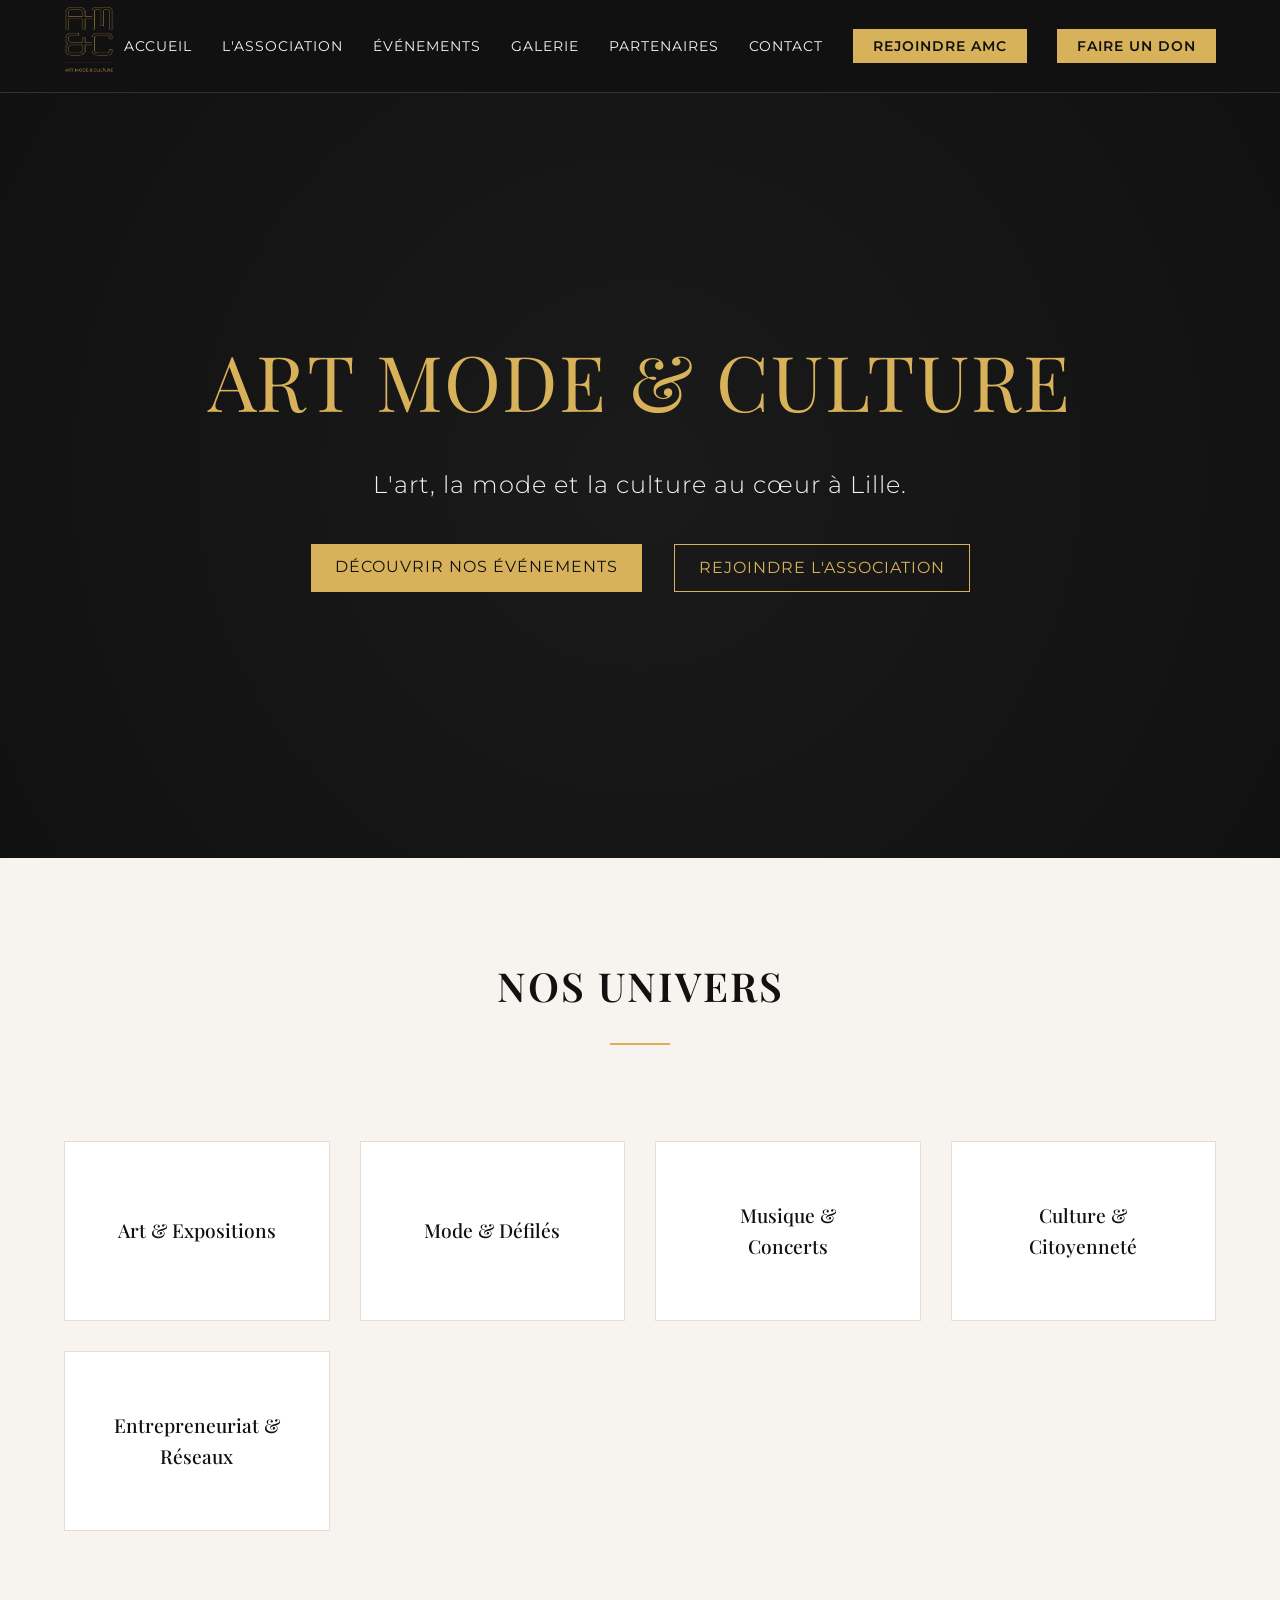
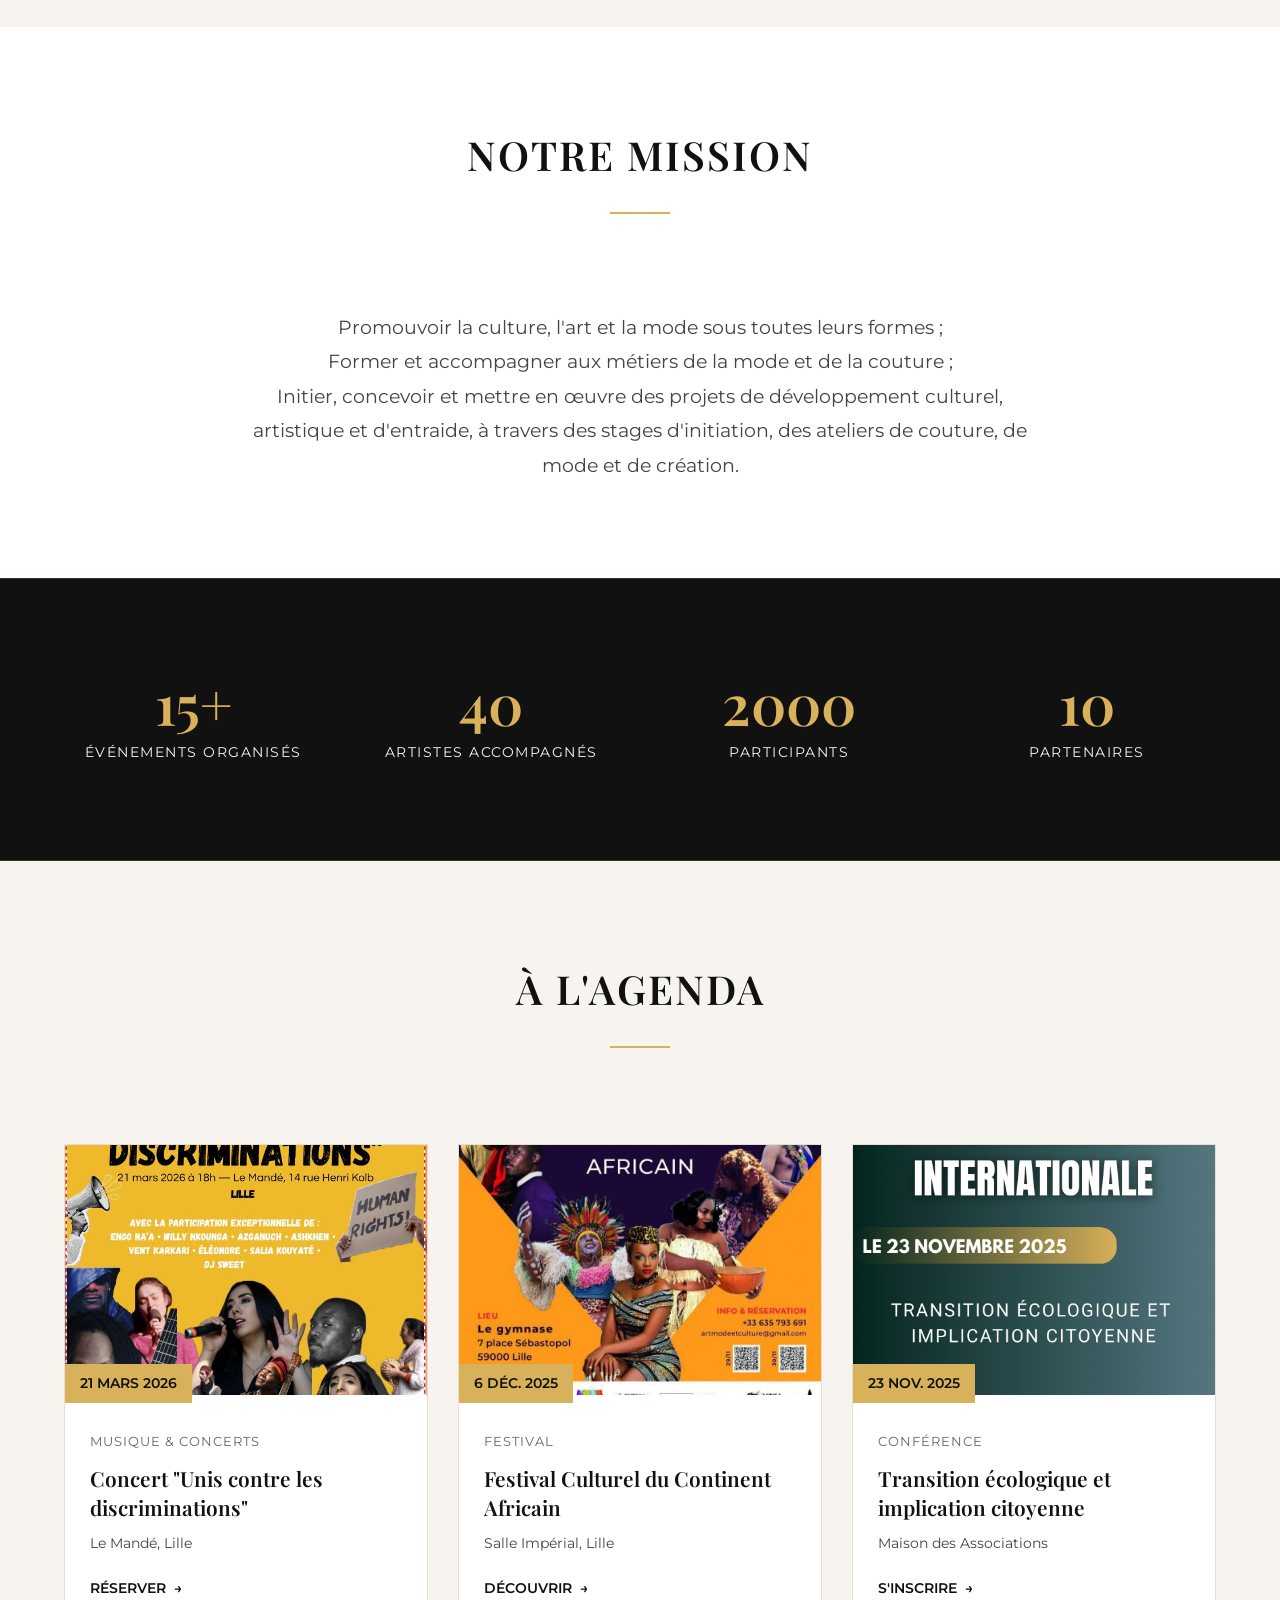
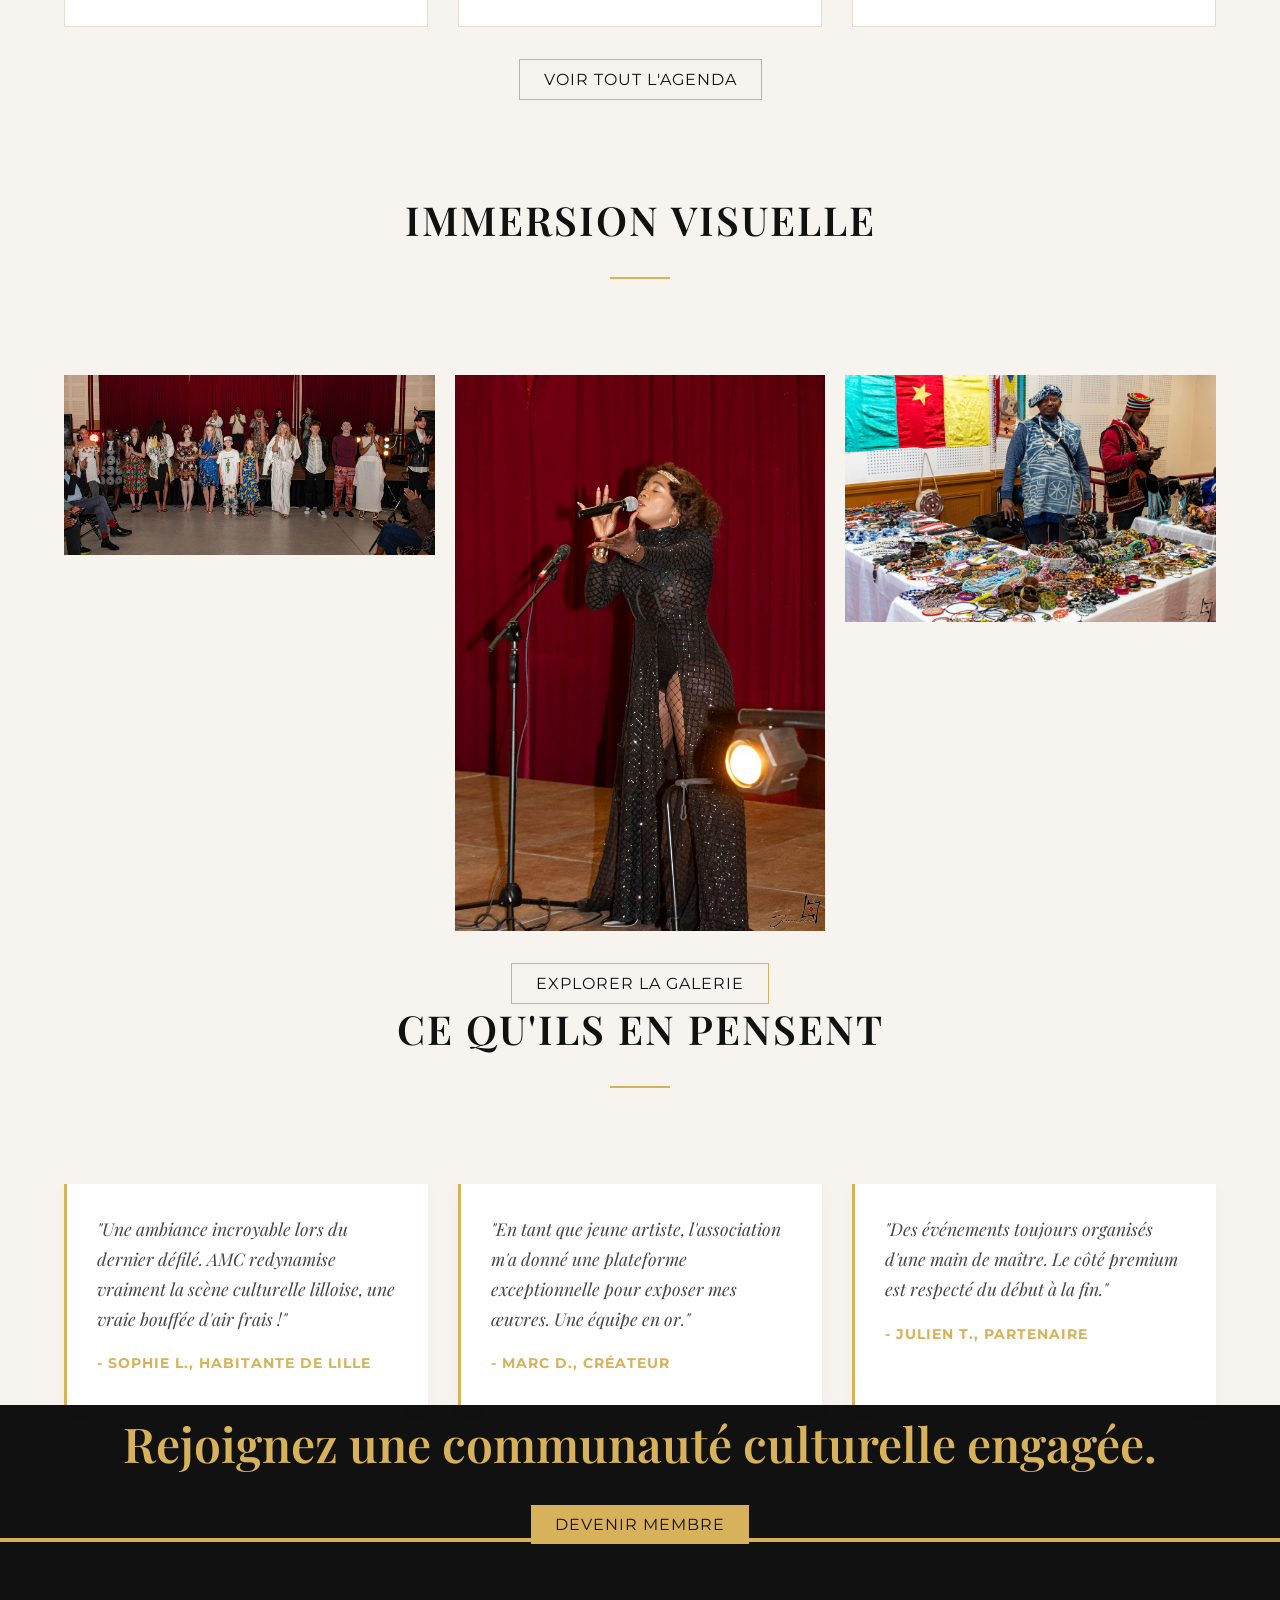
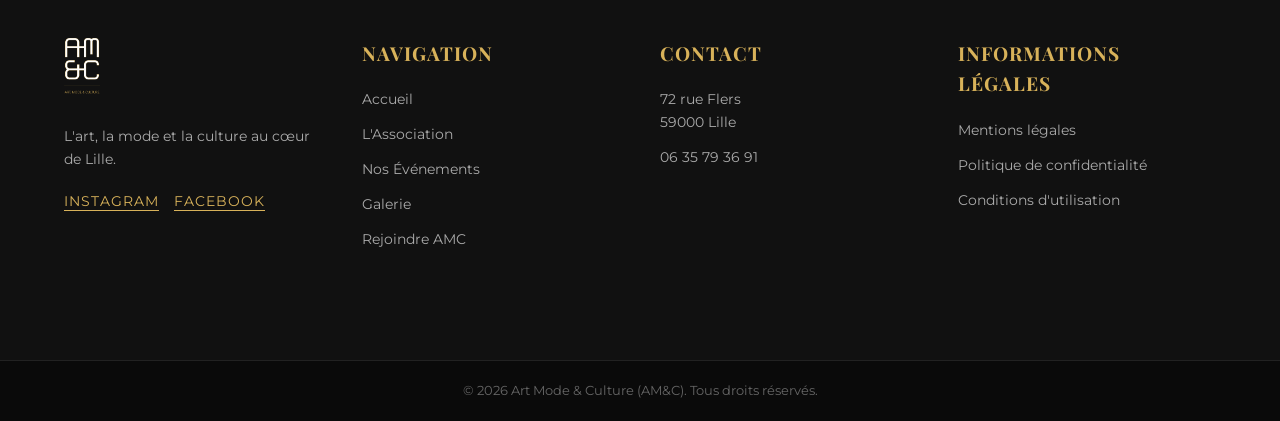
==== commit 4527e86b: "modification addresse" ====
--- a/index.html
+++ b/index.html
@@ -239,7 +239,7 @@
             <div class="footer-col">
                 <h4>Contact</h4>
                 <ul class="footer-contact">
-                    <li>27 rue Jean Bart<br>59000 Lille</li>
+                    <li>72 rue Flers<br>59000 Lille</li>
                     <li>06 35 79 36 91</li>
                 </ul>
             </div>
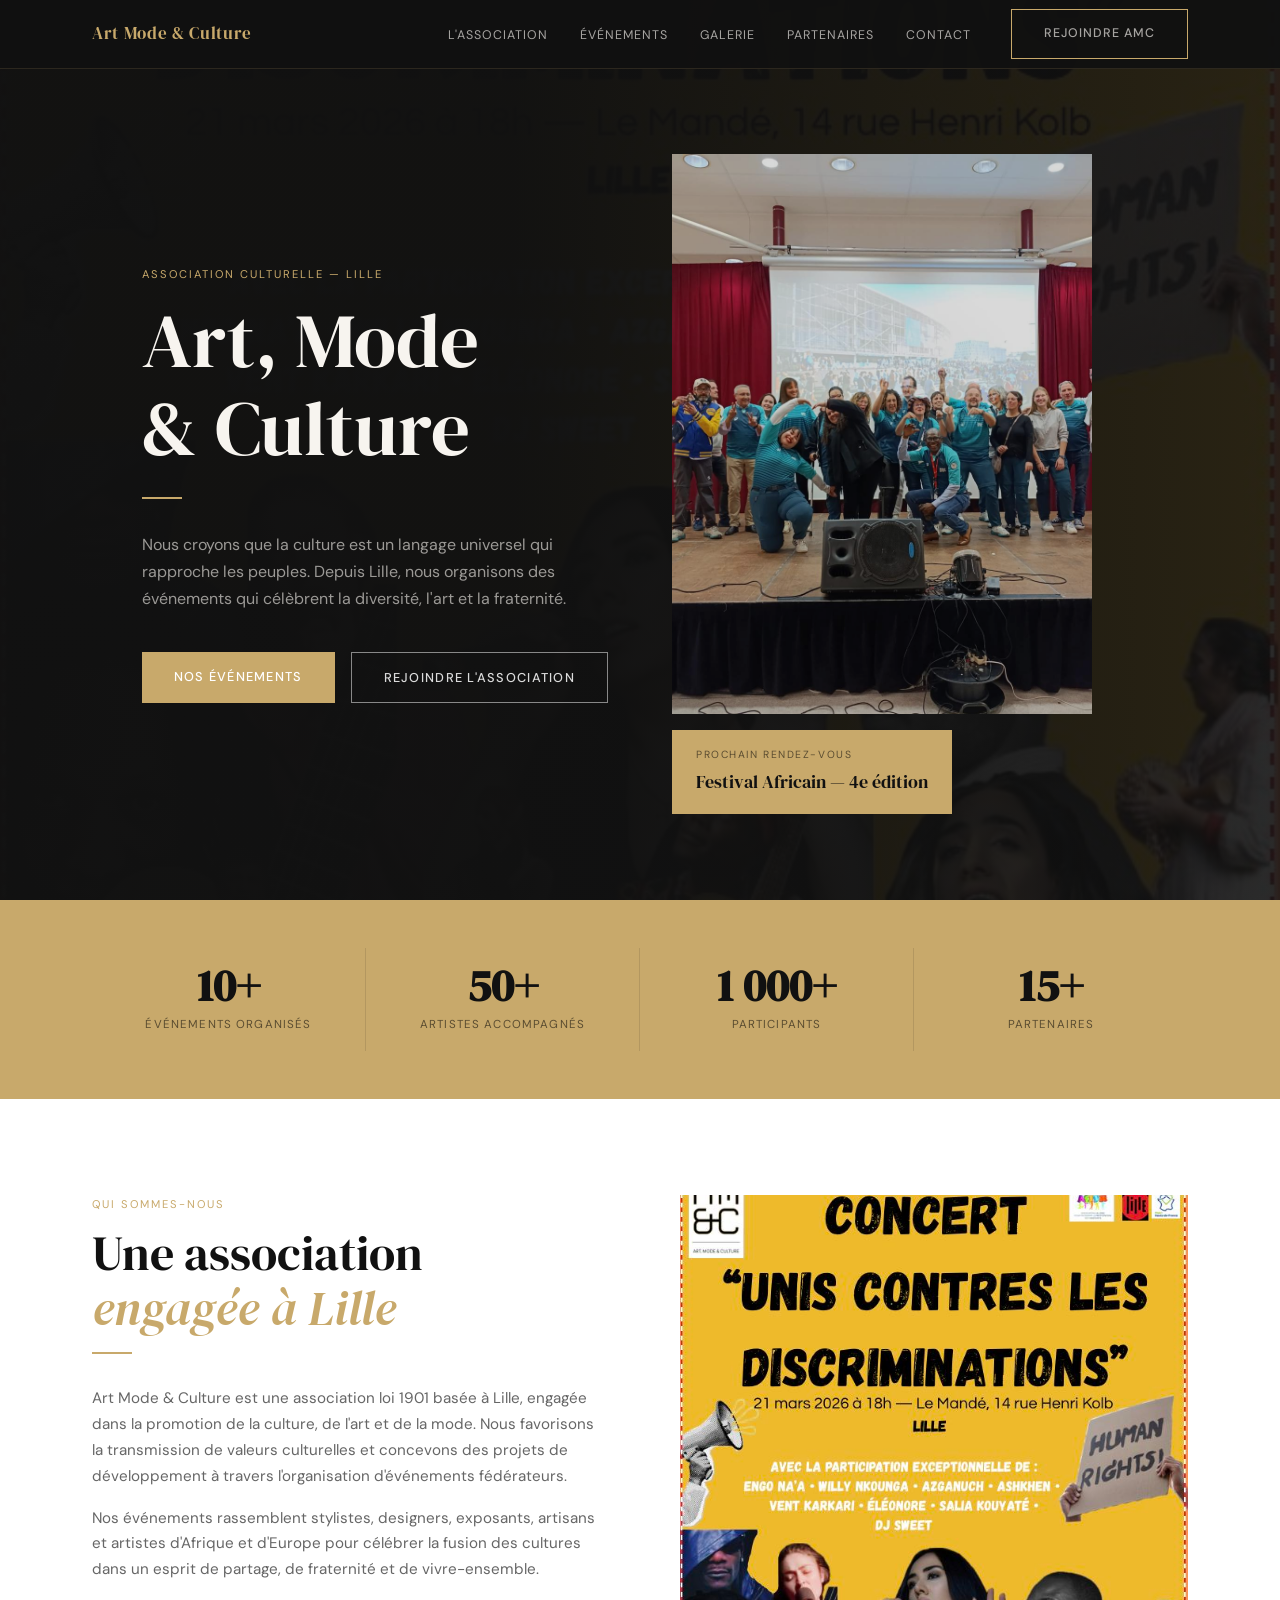
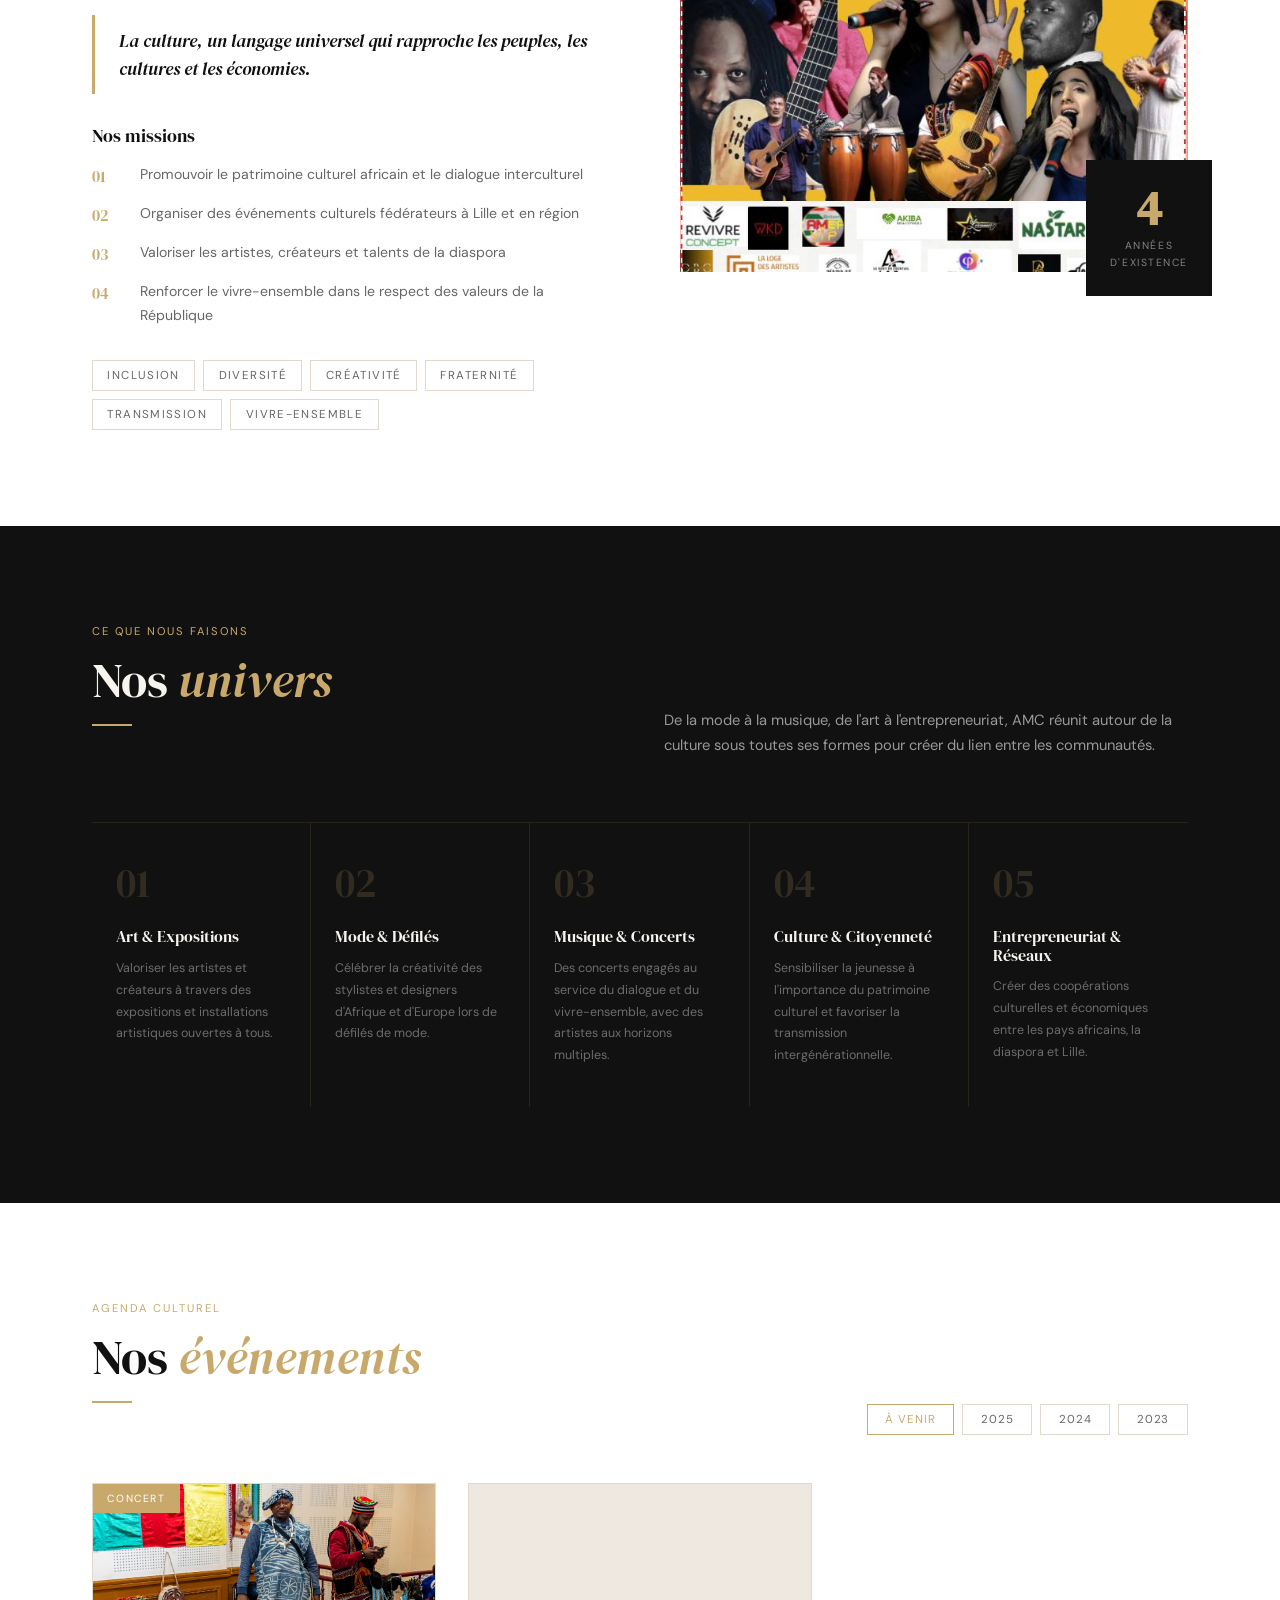
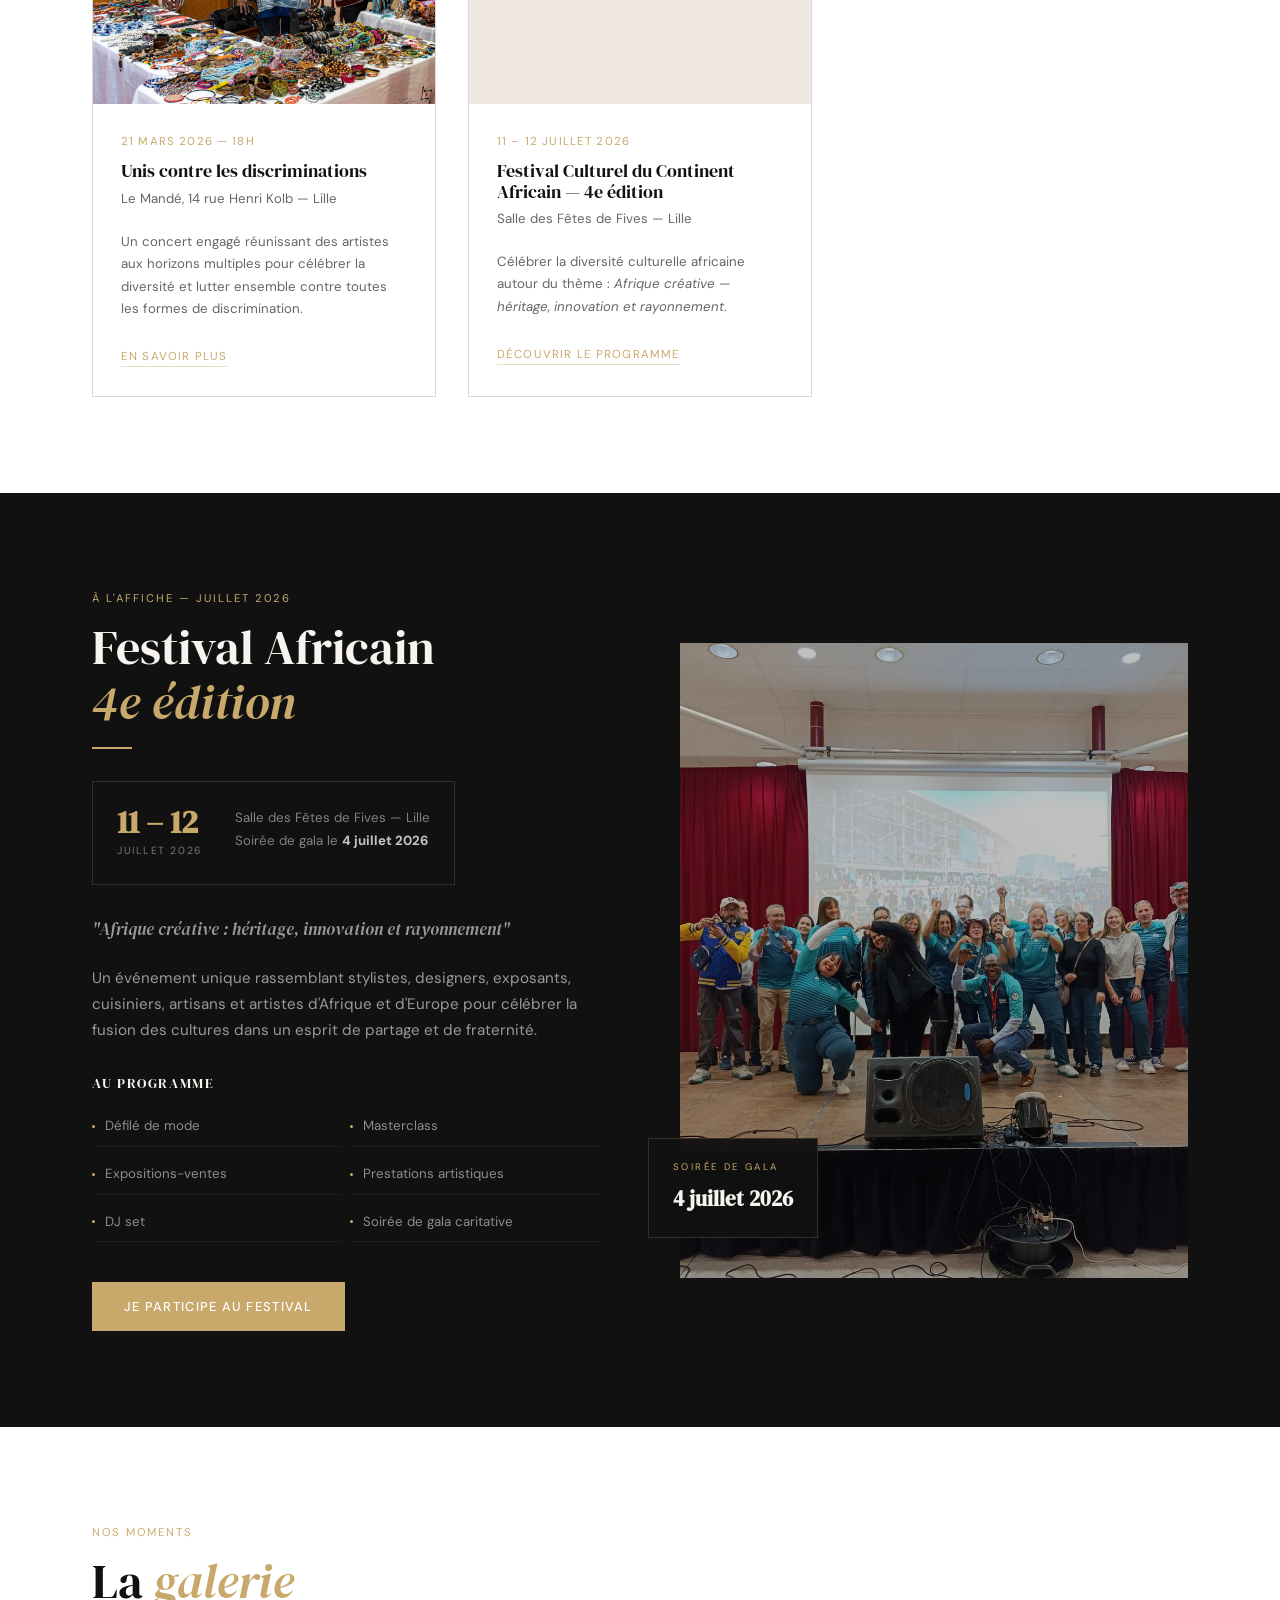
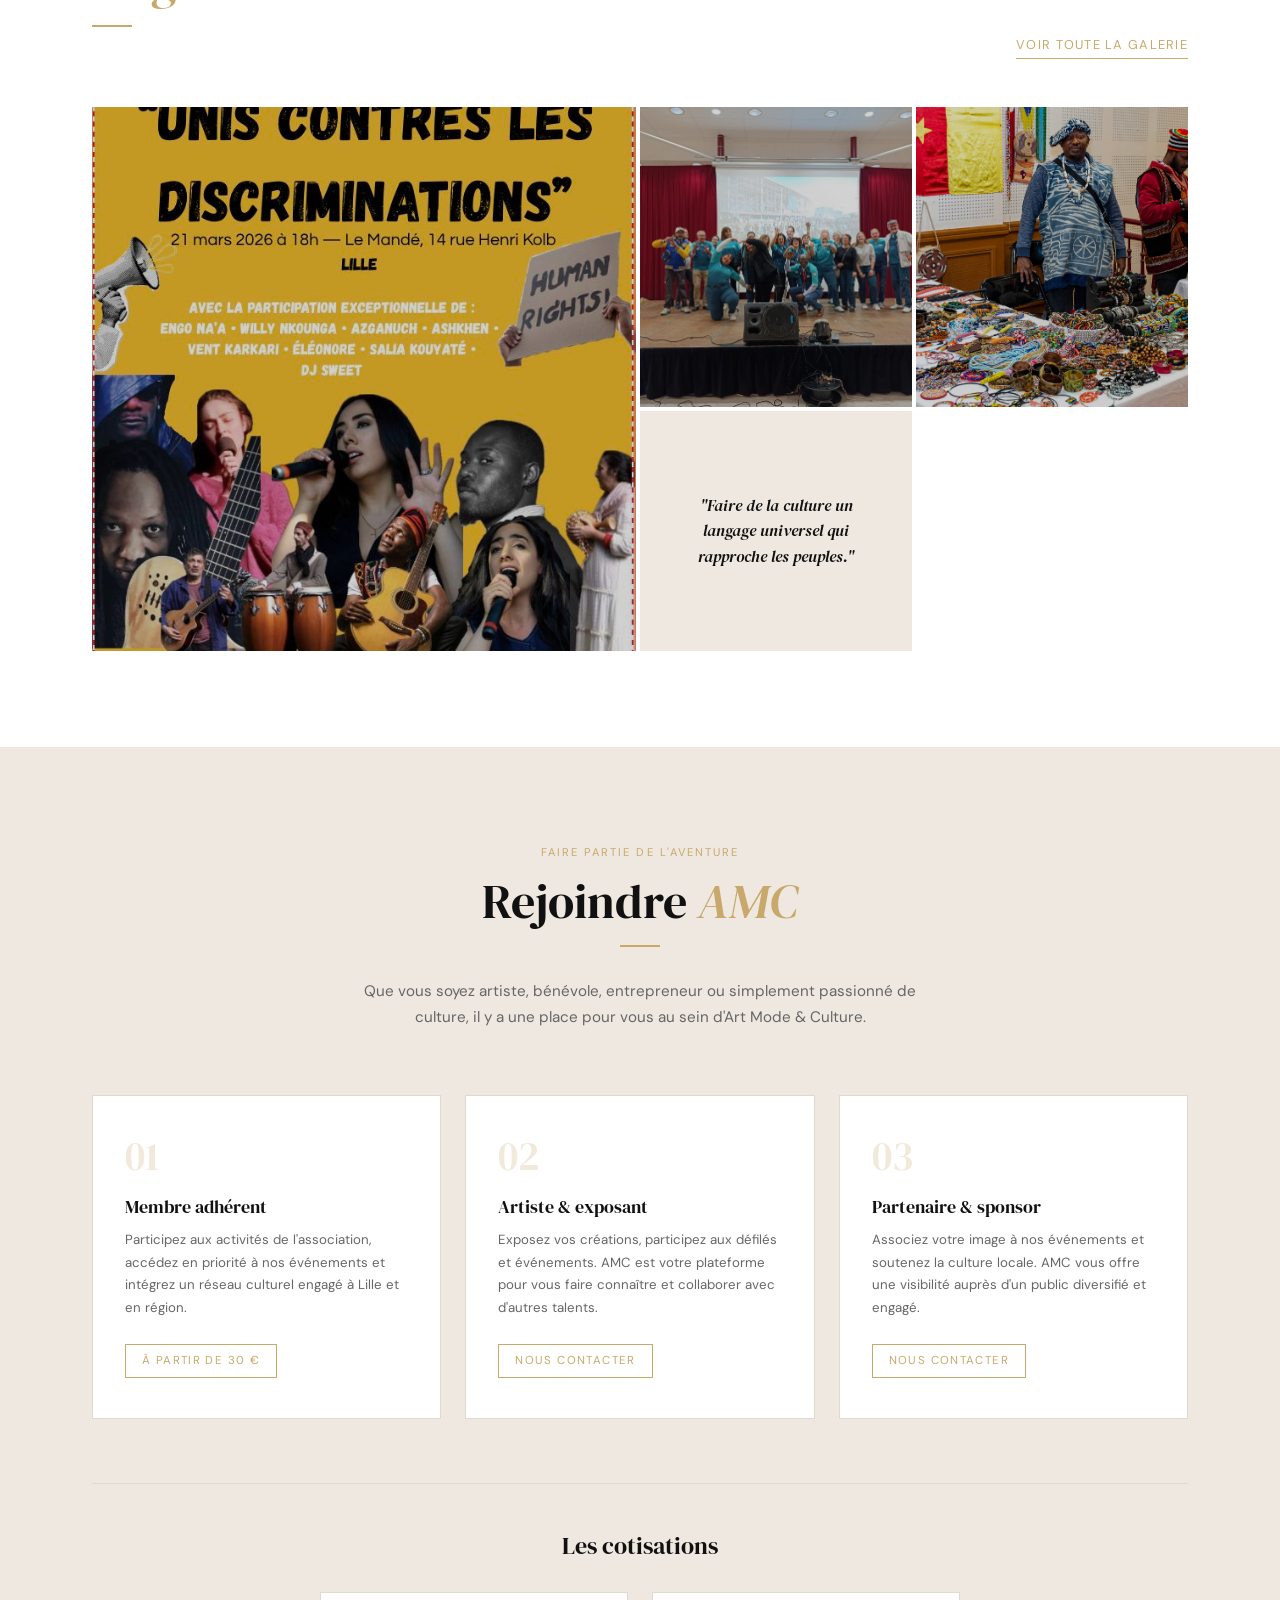
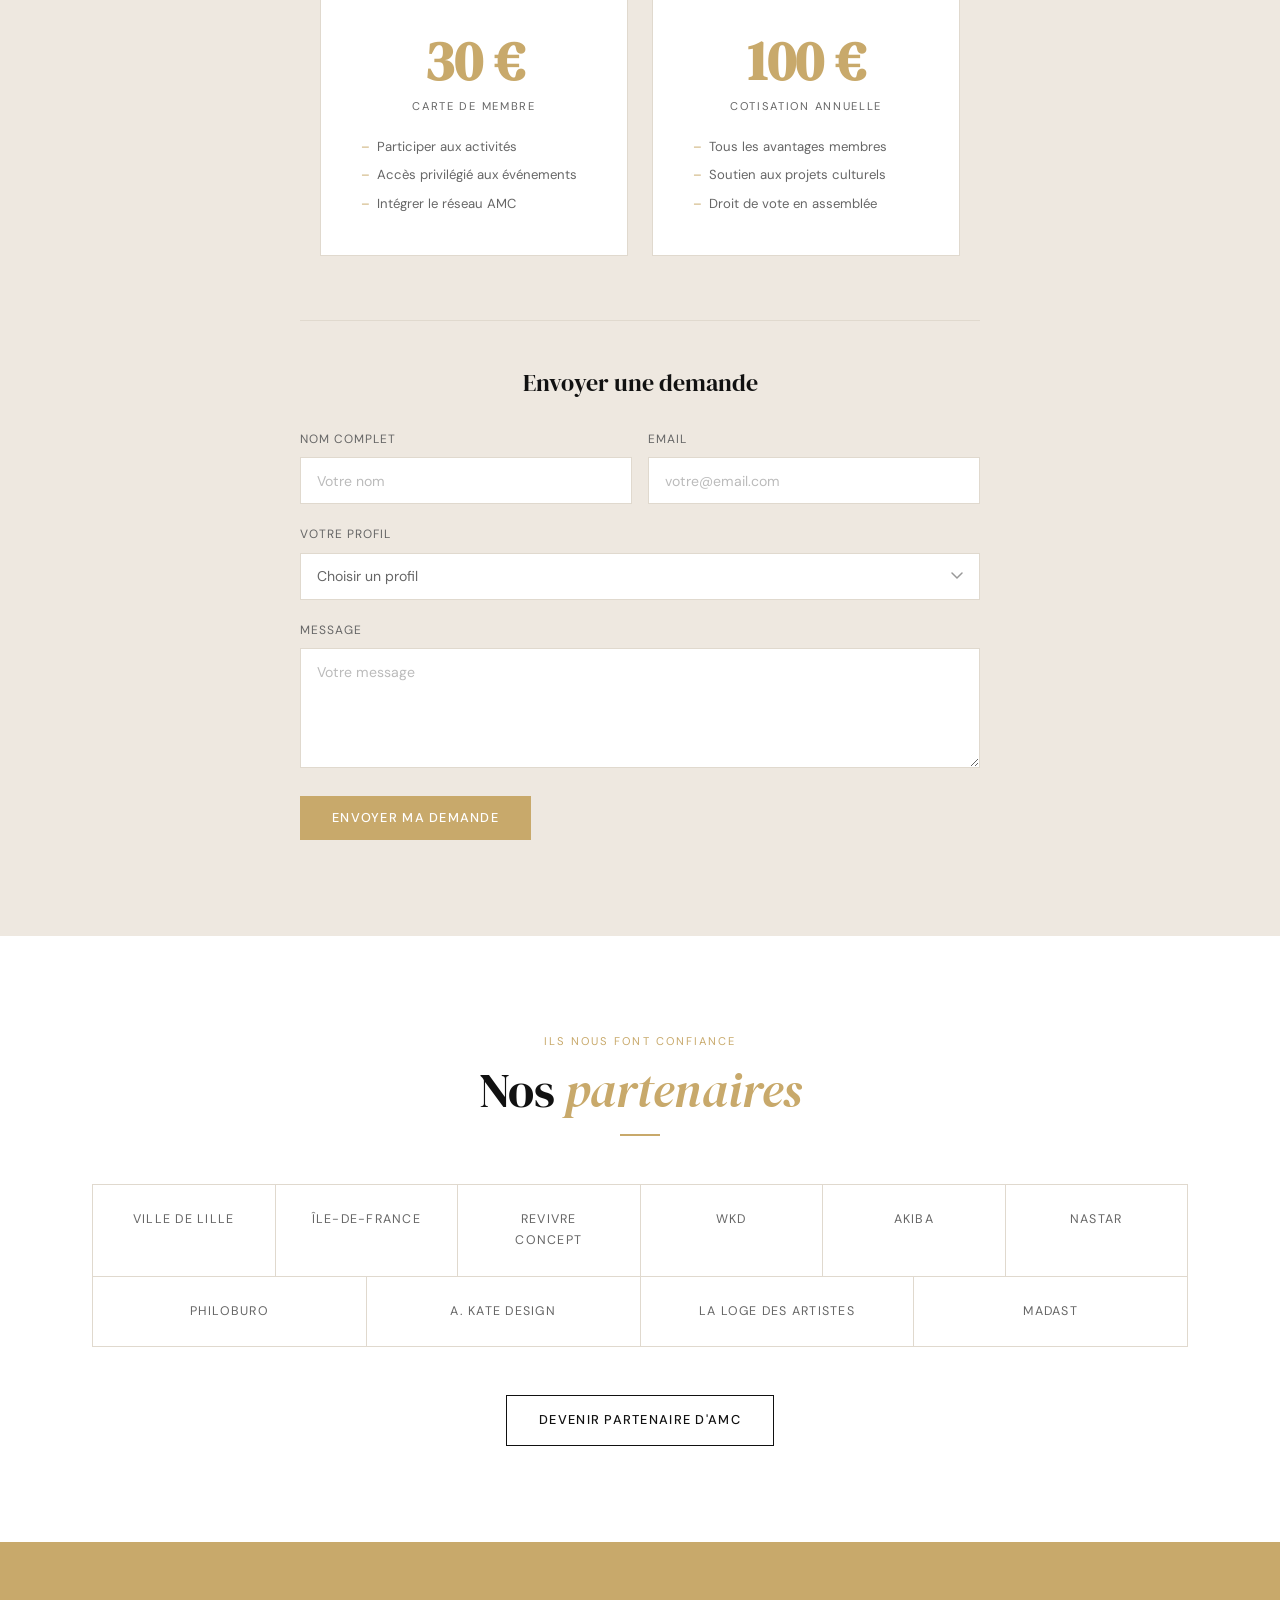
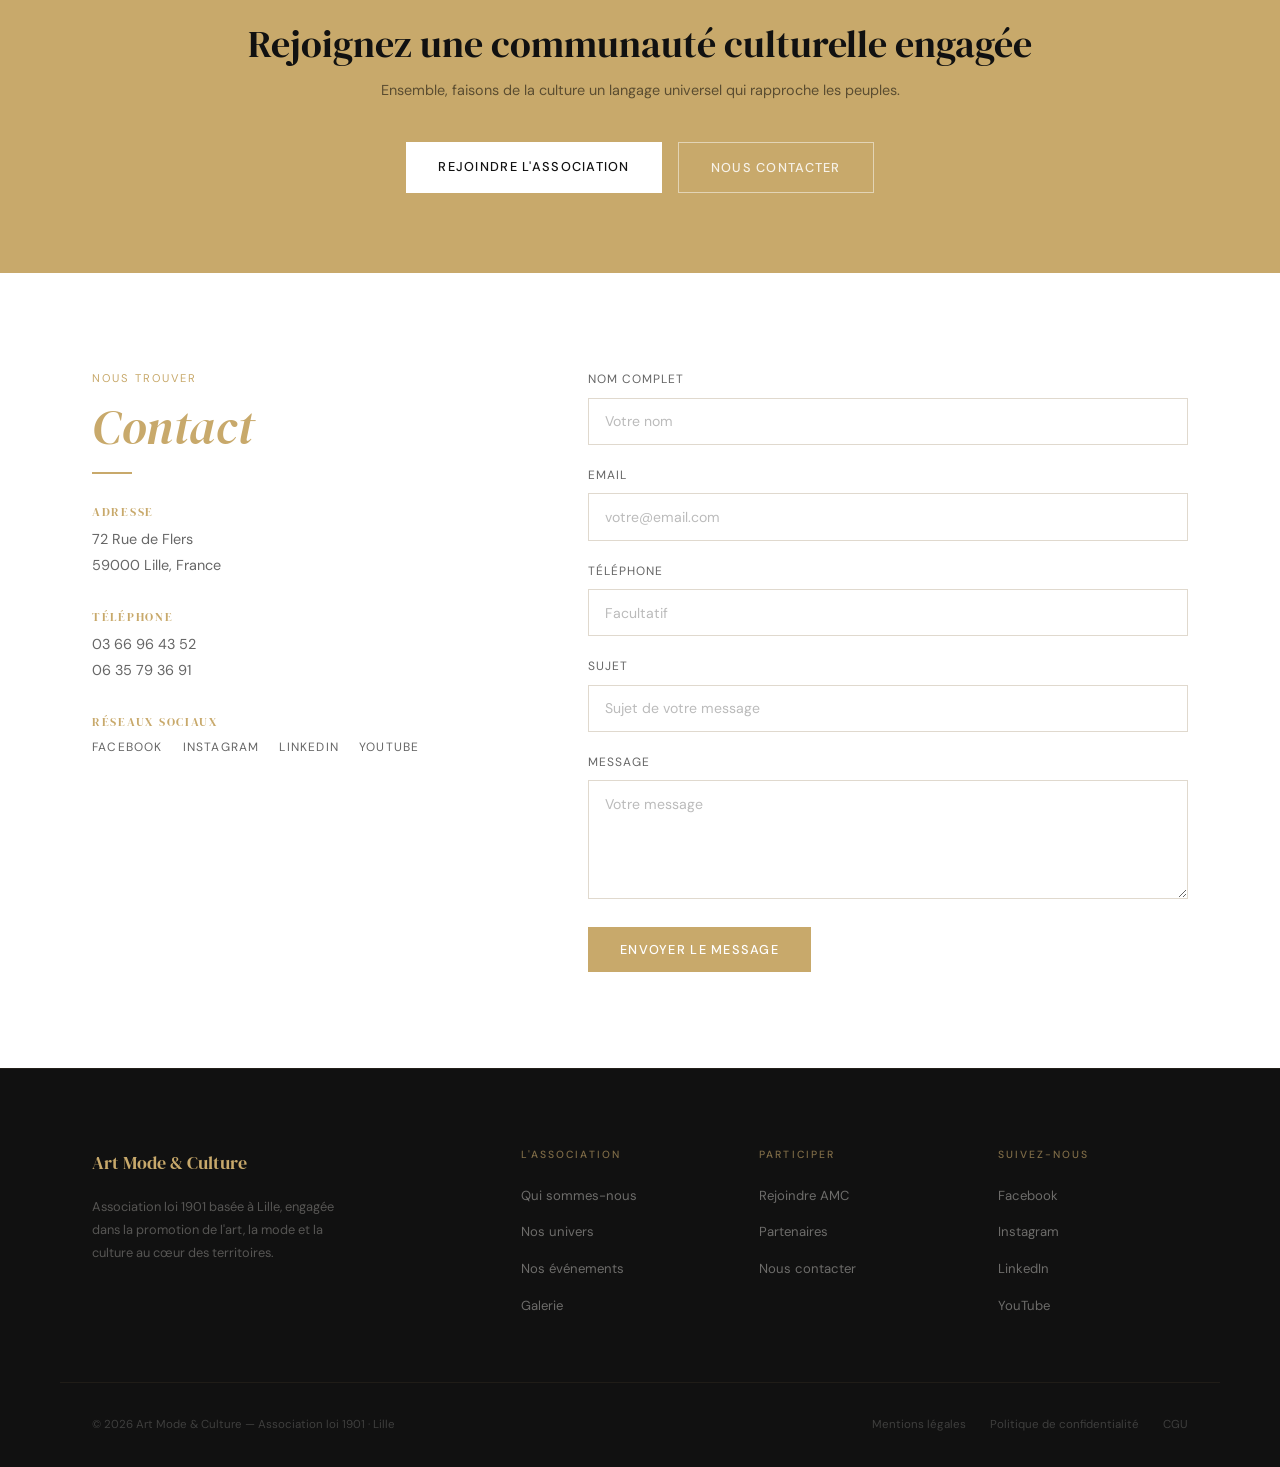
==== commit cb261159: "premier commit" ====
--- a/index.html
+++ b/index.html
@@ -1,267 +1,588 @@
 <!DOCTYPE html>
 <html lang="fr">
 <head>
-    <meta charset="UTF-8">
-    <meta name="viewport" content="width=device-width, initial-scale=1.0">
-    <title>Art Mode & Culture (AM&C) | Lille</title>
-    
-    <meta name="description" content="Association culturelle premium à Lille : Art, Mode et Expositions.">
-    
-    <link rel="preconnect" href="https://fonts.googleapis.com">
-    <link rel="preconnect" href="https://fonts.gstatic.com" crossorigin>
-    <link href="https://fonts.googleapis.com/css2?family=Montserrat:wght@300;400;500&family=Playfair+Display:wght@400;600&display=swap" rel="stylesheet">
-    
-    <link rel="stylesheet" href="assets/css/style.css">
-    </head>
+  <meta charset="UTF-8" />
+  <meta name="viewport" content="width=device-width, initial-scale=1.0" />
+  <meta name="description" content="Art Mode & Culture — Association culturelle basée à Lille, engagée dans la promotion de l'art, la mode et la culture." />
+  <title>Art Mode & Culture — Lille</title>
+
+  <!-- Google Fonts : DM Serif Display + DM Sans -->
+  <link rel="preconnect" href="https://fonts.googleapis.com" />
+  <link rel="preconnect" href="https://fonts.gstatic.com" crossorigin />
+  <link href="https://fonts.googleapis.com/css2?family=DM+Serif+Display:ital@0;1&family=DM+Sans:wght@300;400;500&display=swap" rel="stylesheet" />
+
+  <link rel="stylesheet" href="css/style.css" />
+</head>
 <body>
 
-    <header class="main-header">
-        <nav class="navbar">
-            <div class="logo">
-                <a href="index.html">
-                    <img src="assets\images\logos\Logo 1 Contouré.png" alt="Logo AM&C">
-                </a>
+  <!-- ========== NAVIGATION ========== -->
+  <header class="header" id="header">
+    <div class="container header__inner">
+      <a href="#" class="header__logo">Art Mode &amp; Culture</a>
+      <button class="header__burger" id="burger" aria-label="Menu">
+        <span></span><span></span><span></span>
+      </button>
+      <nav class="header__nav" id="nav">
+        <ul>
+          <li><a href="#association">L'association</a></li>
+          <li><a href="#evenements">Événements</a></li>
+          <li><a href="#galerie">Galerie</a></li>
+          <li><a href="#partenaires">Partenaires</a></li>
+          <li><a href="#contact">Contact</a></li>
+        </ul>
+        <a href="#rejoindre" class="btn btn--outline">Rejoindre AMC</a>
+      </nav>
+    </div>
+  </header>
+
+  <!-- ========== HERO ========== -->
+  <section class="hero">
+    <div class="hero__bg">
+      <img src="images/festival-artisans.jpg" alt="" aria-hidden="true" />
+      <div class="hero__overlay"></div>
+    </div>
+    <div class="container hero__inner">
+      <div class="hero__content">
+        <p class="label">Association culturelle — Lille</p>
+        <h1 class="hero__title">Art, Mode<br />&amp; Culture</h1>
+        <div class="rule"></div>
+        <p class="hero__sub">
+          Nous croyons que la culture est un langage universel qui rapproche les
+          peuples. Depuis Lille, nous organisons des événements qui célèbrent la
+          diversité, l'art et la fraternité.
+        </p>
+        <div class="hero__actions">
+          <a href="#evenements" class="btn btn--gold">Nos événements</a>
+          <a href="#rejoindre" class="btn btn--white-outline">Rejoindre l'association</a>
+        </div>
+      </div>
+      <div class="hero__aside">
+        <div class="hero__photo">
+          <img src="images/equipe-amc.jpg" alt="L'équipe Art Mode & Culture sur scène" />
+        </div>
+        <div class="hero__badge">
+          <span class="hero__badge-label">Prochain rendez-vous</span>
+          <span class="hero__badge-val">Festival Africain — 4e édition</span>
+        </div>
+      </div>
+    </div>
+  </section>
+
+  <!-- ========== CHIFFRES CLÉS ========== -->
+  <div class="statsbar">
+    <div class="container statsbar__grid">
+      <div class="statsbar__item">
+        <strong>10+</strong>
+        <span>Événements organisés</span>
+      </div>
+      <div class="statsbar__item">
+        <strong>50+</strong>
+        <span>Artistes accompagnés</span>
+      </div>
+      <div class="statsbar__item">
+        <strong>1 000+</strong>
+        <span>Participants</span>
+      </div>
+      <div class="statsbar__item">
+        <strong>15+</strong>
+        <span>Partenaires</span>
+      </div>
+    </div>
+  </div>
+
+  <!-- ========== L'ASSOCIATION ========== -->
+  <section class="section" id="association">
+    <div class="container about__grid">
+      <div class="about__text">
+        <p class="label">Qui sommes-nous</p>
+        <h2>Une association<br /><em>engagée à Lille</em></h2>
+        <div class="rule"></div>
+        <p>
+          Art Mode &amp; Culture est une association loi 1901 basée à Lille,
+          engagée dans la promotion de la culture, de l'art et de la mode.
+          Nous favorisons la transmission de valeurs culturelles et concevons
+          des projets de développement à travers l'organisation d'événements
+          fédérateurs.
+        </p>
+        <p>
+          Nos événements rassemblent stylistes, designers, exposants, artisans
+          et artistes d'Afrique et d'Europe pour célébrer la fusion des cultures
+          dans un esprit de partage, de fraternité et de vivre-ensemble.
+        </p>
+        <blockquote>
+          La culture, un langage universel qui rapproche les peuples, les
+          cultures et les économies.
+        </blockquote>
+
+        <h3>Nos missions</h3>
+        <ol class="missions">
+          <li>Promouvoir le patrimoine culturel africain et le dialogue interculturel</li>
+          <li>Organiser des événements culturels fédérateurs à Lille et en région</li>
+          <li>Valoriser les artistes, créateurs et talents de la diaspora</li>
+          <li>Renforcer le vivre-ensemble dans le respect des valeurs de la République</li>
+        </ol>
+
+        <div class="tags">
+          <span>Inclusion</span>
+          <span>Diversité</span>
+          <span>Créativité</span>
+          <span>Fraternité</span>
+          <span>Transmission</span>
+          <span>Vivre-ensemble</span>
+        </div>
+      </div>
+
+      <div class="about__visual">
+        <div class="about__img-wrap">
+          <img src="images/festival-artisans.jpg" alt="Artisans et créateurs au festival AMC" />
+          <div class="about__stat">
+            <strong>4</strong>
+            <span>Années<br />d'existence</span>
+          </div>
+        </div>
+      </div>
+    </div>
+  </section>
+
+  <!-- ========== NOS UNIVERS ========== -->
+  <section class="section section--dark" id="univers">
+    <div class="container">
+      <div class="univers__intro">
+        <div>
+          <p class="label">Ce que nous faisons</p>
+          <h2>Nos <em>univers</em></h2>
+          <div class="rule"></div>
+        </div>
+        <p class="univers__sub">
+          De la mode à la musique, de l'art à l'entrepreneuriat, AMC réunit
+          autour de la culture sous toutes ses formes pour créer du lien entre
+          les communautés.
+        </p>
+      </div>
+      <div class="univers__grid">
+        <div class="univers__card">
+          <span class="univers__num">01</span>
+          <h3>Art &amp; Expositions</h3>
+          <p>Valoriser les artistes et créateurs à travers des expositions et installations artistiques ouvertes à tous.</p>
+        </div>
+        <div class="univers__card">
+          <span class="univers__num">02</span>
+          <h3>Mode &amp; Défilés</h3>
+          <p>Célébrer la créativité des stylistes et designers d'Afrique et d'Europe lors de défilés de mode.</p>
+        </div>
+        <div class="univers__card">
+          <span class="univers__num">03</span>
+          <h3>Musique &amp; Concerts</h3>
+          <p>Des concerts engagés au service du dialogue et du vivre-ensemble, avec des artistes aux horizons multiples.</p>
+        </div>
+        <div class="univers__card">
+          <span class="univers__num">04</span>
+          <h3>Culture &amp; Citoyenneté</h3>
+          <p>Sensibiliser la jeunesse à l'importance du patrimoine culturel et favoriser la transmission intergénérationnelle.</p>
+        </div>
+        <div class="univers__card">
+          <span class="univers__num">05</span>
+          <h3>Entrepreneuriat &amp; Réseaux</h3>
+          <p>Créer des coopérations culturelles et économiques entre les pays africains, la diaspora et Lille.</p>
+        </div>
+      </div>
+    </div>
+  </section>
+
+  <!-- ========== ÉVÉNEMENTS ========== -->
+  <section class="section" id="evenements">
+    <div class="container">
+      <div class="events__top">
+        <div>
+          <p class="label">Agenda culturel</p>
+          <h2>Nos <em>événements</em></h2>
+          <div class="rule"></div>
+        </div>
+        <div class="filters" id="filters">
+          <button class="filter active" data-filter="avenir">À venir</button>
+          <button class="filter" data-filter="2025">2025</button>
+          <button class="filter" data-filter="2024">2024</button>
+          <button class="filter" data-filter="2023">2023</button>
+        </div>
+      </div>
+
+      <div class="events__grid" id="events-grid">
+
+        <article class="event-card" data-year="avenir">
+          <div class="event-card__img">
+            <img src="images/concert-discriminations.jpg" alt="Concert Unis contre les discriminations" />
+            <span class="event-card__tag">Concert</span>
+          </div>
+          <div class="event-card__body">
+            <time class="event-card__date">21 mars 2026 — 18h</time>
+            <h3>Unis contre les discriminations</h3>
+            <p class="event-card__place">Le Mandé, 14 rue Henri Kolb — Lille</p>
+            <p>Un concert engagé réunissant des artistes aux horizons multiples pour célébrer la diversité et lutter ensemble contre toutes les formes de discrimination.</p>
+            <a href="#" class="event-card__link">En savoir plus</a>
+          </div>
+        </article>
+
+        <article class="event-card" data-year="avenir">
+          <div class="event-card__img event-card__img--placeholder"></div>
+          <div class="event-card__body">
+            <time class="event-card__date">11 – 12 juillet 2026</time>
+            <h3>Festival Culturel du Continent Africain — 4e édition</h3>
+            <p class="event-card__place">Salle des Fêtes de Fives — Lille</p>
+            <p>Célébrer la diversité culturelle africaine autour du thème : <em>Afrique créative — héritage, innovation et rayonnement</em>.</p>
+            <a href="#festival" class="event-card__link">Découvrir le programme</a>
+          </div>
+        </article>
+
+        <article class="event-card" data-year="2025">
+          <div class="event-card__img event-card__img--placeholder"></div>
+          <div class="event-card__body">
+            <time class="event-card__date">6 décembre 2025</time>
+            <h3>Festival Culturel du Continent Africain — 3e édition</h3>
+            <p class="event-card__place">Salle Impérial — Lille</p>
+            <p>Une édition mémorable célébrant le patrimoine africain avec des stands, des artistes et des créateurs venus de toute l'Europe.</p>
+            <a href="#" class="event-card__link">Voir la galerie</a>
+          </div>
+        </article>
+
+        <article class="event-card" data-year="2025">
+          <div class="event-card__img event-card__img--placeholder"></div>
+          <div class="event-card__body">
+            <time class="event-card__date">23 novembre 2025</time>
+            <h3>Transition écologique et implication citoyenne</h3>
+            <p class="event-card__place">Maison des Associations — Lille</p>
+            <p>Une conférence pour croiser les regards entre engagement culturel et responsabilité environnementale.</p>
+            <a href="#" class="event-card__link">En savoir plus</a>
+          </div>
+        </article>
+
+        <article class="event-card" data-year="2025">
+          <div class="event-card__img event-card__img--placeholder"></div>
+          <div class="event-card__body">
+            <time class="event-card__date">21 juin 2025</time>
+            <h3>Fête de la Musique</h3>
+            <p class="event-card__place">Favela Bar — Lille</p>
+            <p>AMC célèbre la Fête de la Musique avec une programmation éclectique mêlant artistes locaux et invités.</p>
+            <a href="#" class="event-card__link">En savoir plus</a>
+          </div>
+        </article>
+
+        <article class="event-card" data-year="2024">
+          <div class="event-card__img event-card__img--placeholder"></div>
+          <div class="event-card__body">
+            <time class="event-card__date">29 – 30 novembre 2024</time>
+            <h3>Festival Culturel du Continent Africain — 2e édition</h3>
+            <p class="event-card__place">Lille</p>
+            <p>La deuxième édition du festival, qui a rassemblé pour la première fois plusieurs pays partenaires autour d'une programmation commune.</p>
+            <a href="#" class="event-card__link">Voir la galerie</a>
+          </div>
+        </article>
+
+        <article class="event-card" data-year="2023">
+          <div class="event-card__img event-card__img--placeholder"></div>
+          <div class="event-card__body">
+            <time class="event-card__date">4 novembre 2023</time>
+            <h3>Exposition &amp; Défilé Mode et Culture</h3>
+            <p class="event-card__place">Place Sébastopol — Lille</p>
+            <p>Premier grand événement public d'AMC, mêlant exposition artistique et défilé de mode en plein cœur de Lille.</p>
+            <a href="#" class="event-card__link">En savoir plus</a>
+          </div>
+        </article>
+
+      </div>
+    </div>
+  </section>
+
+  <!-- ========== FESTIVAL FOCUS ========== -->
+  <section class="section section--dark festival" id="festival">
+    <div class="container festival__grid">
+      <div class="festival__content">
+        <p class="label">À l'affiche — Juillet 2026</p>
+        <h2>Festival Africain<br /><em>4e édition</em></h2>
+        <div class="rule"></div>
+        <div class="festival__meta">
+          <div class="festival__date">
+            <strong>11 – 12</strong>
+            <span>Juillet 2026</span>
+          </div>
+          <div class="festival__lieu">
+            Salle des Fêtes de Fives — Lille<br />
+            Soirée de gala le <strong>4 juillet 2026</strong>
+          </div>
+        </div>
+        <p class="festival__theme">"Afrique créative : héritage, innovation et rayonnement"</p>
+        <p>Un événement unique rassemblant stylistes, designers, exposants, cuisiniers, artisans et artistes d'Afrique et d'Europe pour célébrer la fusion des cultures dans un esprit de partage et de fraternité.</p>
+        <h3>Au programme</h3>
+        <ul class="programme">
+          <li>Défilé de mode</li>
+          <li>Masterclass</li>
+          <li>Expositions-ventes</li>
+          <li>Prestations artistiques</li>
+          <li>DJ set</li>
+          <li>Soirée de gala caritative</li>
+        </ul>
+        <a href="#contact" class="btn btn--gold">Je participe au festival</a>
+      </div>
+      <div class="festival__visual">
+        <img src="images/equipe-amc.jpg" alt="L'équipe AMC lors d'un précédent festival" />
+        <div class="festival__pullout">
+          <span>Soirée de gala</span>
+          <strong>4 juillet 2026</strong>
+        </div>
+      </div>
+    </div>
+  </section>
+
+  <!-- ========== GALERIE ========== -->
+  <section class="section" id="galerie">
+    <div class="container">
+      <div class="galerie__top">
+        <div>
+          <p class="label">Nos moments</p>
+          <h2>La <em>galerie</em></h2>
+          <div class="rule"></div>
+        </div>
+        <a href="#" class="link-underline">Voir toute la galerie</a>
+      </div>
+      <div class="galerie__grid">
+        <div class="galerie__cell galerie__cell--large">
+          <img src="images/festival-artisans.jpg" alt="Artisans et créateurs au festival" />
+          <span>Artisans &amp; créateurs</span>
+        </div>
+        <div class="galerie__cell">
+          <img src="images/equipe-amc.jpg" alt="Équipe AMC" />
+          <span>Notre équipe</span>
+        </div>
+        <div class="galerie__cell">
+          <img src="images/concert-discriminations.jpg" alt="Concert AMC" />
+          <span>Concerts &amp; scènes</span>
+        </div>
+        <div class="galerie__cell galerie__cell--quote">
+          <blockquote>"Faire de la culture un langage universel qui rapproche les peuples."</blockquote>
+        </div>
+      </div>
+    </div>
+  </section>
+
+  <!-- ========== REJOINDRE ========== -->
+  <section class="section section--beige" id="rejoindre">
+    <div class="container">
+      <div class="join__intro">
+        <p class="label">Faire partie de l'aventure</p>
+        <h2>Rejoindre <em>AMC</em></h2>
+        <div class="rule"></div>
+        <p>Que vous soyez artiste, bénévole, entrepreneur ou simplement passionné de culture, il y a une place pour vous au sein d'Art Mode &amp; Culture.</p>
+      </div>
+      <div class="join__cards">
+        <div class="join__card">
+          <span class="join__num">01</span>
+          <h3>Membre adhérent</h3>
+          <p>Participez aux activités de l'association, accédez en priorité à nos événements et intégrez un réseau culturel engagé à Lille et en région.</p>
+          <span class="join__price">À partir de 30 €</span>
+        </div>
+        <div class="join__card">
+          <span class="join__num">02</span>
+          <h3>Artiste &amp; exposant</h3>
+          <p>Exposez vos créations, participez aux défilés et événements. AMC est votre plateforme pour vous faire connaître et collaborer avec d'autres talents.</p>
+          <span class="join__price">Nous contacter</span>
+        </div>
+        <div class="join__card">
+          <span class="join__num">03</span>
+          <h3>Partenaire &amp; sponsor</h3>
+          <p>Associez votre image à nos événements et soutenez la culture locale. AMC vous offre une visibilité auprès d'un public diversifié et engagé.</p>
+          <span class="join__price">Nous contacter</span>
+        </div>
+      </div>
+      <div class="cotisations">
+        <h3>Les cotisations</h3>
+        <div class="cotisations__grid">
+          <div class="cotisations__card">
+            <strong>30 €</strong>
+            <span>Carte de membre</span>
+            <ul>
+              <li>Participer aux activités</li>
+              <li>Accès privilégié aux événements</li>
+              <li>Intégrer le réseau AMC</li>
+            </ul>
+          </div>
+          <div class="cotisations__card">
+            <strong>100 €</strong>
+            <span>Cotisation annuelle</span>
+            <ul>
+              <li>Tous les avantages membres</li>
+              <li>Soutien aux projets culturels</li>
+              <li>Droit de vote en assemblée</li>
+            </ul>
+          </div>
+        </div>
+      </div>
+      <div class="join__form">
+        <h3>Envoyer une demande</h3>
+        <form action="#" method="post">
+          <div class="form__row">
+            <div class="form__field">
+              <label for="nom">Nom complet</label>
+              <input type="text" id="nom" name="nom" placeholder="Votre nom" required />
             </div>
-            
-            <div class="menu-burger" id="mobile-menu">
-                <span class="bar"></span>
-                <span class="bar"></span>
-                <span class="bar"></span>
+            <div class="form__field">
+              <label for="email">Email</label>
+              <input type="email" id="email" name="email" placeholder="votre@email.com" required />
             </div>
-            <ul class="nav-links">
-                <li><a href="index.html">Accueil</a></li>
-                <li><a href="association.html">L'Association</a></li>
-                <li><a href="evenements.html">Événements</a></li>
-                <li><a href="galerie.html">Galerie</a></li>
-                <li><a href="partenaires.html">Partenaires</a></li>
-                <li><a href="contact.html">Contact</a></li>
-                <li><a href="rejoindre.html" class="btn-nav">Rejoindre AMC</a></li>
-                <li><a href="don.html" class="btn-nav">Faire un don</a></li>
-            </ul>
-        </nav>
-    </header>
-
-<main id="main-content">
-        <section id="hero" class="hero-minimalist">
-    <!-- Vidéo de fond -->
-    <video class="hero-bg-video" autoplay loop muted playsinline poster="assets/images/hero-poster.jpg">
-        <source src="assets\images\video\0521.mp4" type="video/mp4">
-        Votre navigateur ne supporte pas la vidéo HTML5.
-    </video>
-    <div class="hero-content">
-        <h1 class="hero-title">Art Mode & Culture</h1>
-        <p class="hero-subtitle">L'art, la mode et la culture au cœur à Lille.</p>
-        <div class="hero-actions">
-            <a href="evenements.html" class="btn-primary">Découvrir nos événements</a>
-            <a href="rejoindre.html" class="btn-outline-gold">Rejoindre l'association</a>
-        </div>
-    </div>
-</section>
-<section id="univers" class="univers-section">
+          </div>
+          <div class="form__field">
+            <label for="profil">Votre profil</label>
+            <select id="profil" name="profil">
+              <option value="" disabled selected>Choisir un profil</option>
+              <option>Membre adhérent</option>
+              <option>Artiste</option>
+              <option>Exposant</option>
+              <option>Bénévole</option>
+              <option>Partenaire</option>
+              <option>Sponsor</option>
+            </select>
+          </div>
+          <div class="form__field">
+            <label for="message">Message</label>
+            <textarea id="message" name="message" rows="5" placeholder="Votre message"></textarea>
+          </div>
+          <button type="submit" class="btn btn--gold">Envoyer ma demande</button>
+        </form>
+      </div>
+    </div>
+  </section>
+
+  <!-- ========== PARTENAIRES ========== -->
+  <section class="section" id="partenaires">
     <div class="container">
-        <h2 class="section-title">Nos Univers</h2>
-        
-        <div class="univers-grid">
-            <div class="univers-card">
-                <h3>Art & Expositions</h3>
-            </div>
-            <div class="univers-card">
-                <h3>Mode & Défilés</h3>
-            </div>
-            <div class="univers-card">
-                <h3>Musique & Concerts</h3>
-            </div>
-            <div class="univers-card">
-                <h3>Culture & Citoyenneté</h3>
-            </div>
-            <div class="univers-card">
-                <h3>Entrepreneuriat & Réseaux</h3>
-            </div>
-        </div>
-    </div>
-</section>
-<section id="presentation" class="presentation-section">
-    <div class="container text-center">
-        <h2 class="section-title">Notre Mission</h2>
-        <p class="presentation-text">
-           	Promouvoir la culture, l'art et la mode sous toutes leurs formes ;<br>
-Former et accompagner aux métiers de la mode et de la couture ;<br>
-Initier, concevoir et mettre en œuvre des projets de développement culturel, artistique et d'entraide, à travers des stages d'initiation, des ateliers de couture, de mode et de création.
-        </p>
-    </div>
-</section>
-
-<section id="chiffres-cles" class="stats-section">
+      <p class="label" style="text-align:center">Ils nous font confiance</p>
+      <h2 style="text-align:center">Nos <em>partenaires</em></h2>
+      <div class="rule" style="margin:1rem auto 3rem"></div>
+      <div class="partners__grid">
+        <div class="partner">Ville de Lille</div>
+        <div class="partner">Île-de-France</div>
+        <div class="partner">Revivre Concept</div>
+        <div class="partner">WKD</div>
+        <div class="partner">Akiba</div>
+        <div class="partner">NaStar</div>
+        <div class="partner">PhilOburo</div>
+        <div class="partner">A. Kate Design</div>
+        <div class="partner">La Loge des Artistes</div>
+        <div class="partner">MadAst</div>
+      </div>
+      <div style="text-align:center;margin-top:3rem">
+        <a href="#contact" class="btn btn--outline-dark">Devenir partenaire d'AMC</a>
+      </div>
+    </div>
+  </section>
+
+  <!-- ========== CTA ========== -->
+  <div class="cta-band">
     <div class="container">
-        <div class="stats-grid">
-            <div class="stat-item">
-                <span class="stat-number">15+</span>
-                <span class="stat-label">Événements organisés</span>
-            </div>
-            <div class="stat-item">
-                <span class="stat-number">40</span>
-                <span class="stat-label">Artistes accompagnés</span>
-            </div>
-            <div class="stat-item">
-                <span class="stat-number">2000</span>
-                <span class="stat-label">Participants</span>
-            </div>
-            <div class="stat-item">
-                <span class="stat-number">10</span>
-                <span class="stat-label">Partenaires</span>
-            </div>
-        </div>
-    </div>
-</section>
-<section id="evenements-accueil" class="events-section">
-    <div class="container">
-        <h2 class="section-title">À l'agenda</h2>
-        
-        <div class="events-grid">
-
-            <article class="event-card">
-                <div class="event-image">
-                    <img src="assets\images\img\652385974_911128268451584_860232874520918900_n.jpg" alt="Concert Unis contre les discriminations" style="width:100%; height:250px; object-fit:cover;">
-                    <span class="event-date">21 Mars 2026</span>
-                </div>
-                <div class="event-content">
-                    <span class="event-tag">Musique & Concerts</span>
-                    <h3 class="event-title">Concert "Unis contre les discriminations"</h3>
-                    <p class="event-location">Le Mandé, Lille</p>
-                    <a href="evenements.html" class="event-link">Réserver <span>→</span></a>
-                </div>
-            </article>
-
-
-            <article class="event-card">
-                <div class="event-image">
-                    <img src="assets\images\img\Festival Culturel du Continent Africain 🌍📅 29-30 novembre 2024📍 Le Gymnase, 7 place Sébastopo.jpg" alt="Festival Culturel du Continent Africain" style="width:100%; height:250px; object-fit:cover;">
-                    <span class="event-date">6 Déc. 2025</span>
-                </div>
-                <div class="event-content">
-                    <span class="event-tag">Festival</span>
-                    <h3 class="event-title">Festival Culturel du Continent Africain</h3>
-                    <p class="event-location">Salle Impérial, Lille</p>
-                    <a href="evenements.html" class="event-link">Découvrir <span>→</span></a>
-                </div>
-            </article>
-
-
-            <article class="event-card">
-                <div class="event-image">
-                    <img src="assets\images\img\transition.jpg" alt="Transition écologique et implication citoyenne" style="width:100%; height:250px; object-fit:cover;">
-                    <span class="event-date">23 Nov. 2025</span>
-                </div>
-                <div class="event-content">
-                    <span class="event-tag">Conférence</span>
-                    <h3 class="event-title">Transition écologique et implication citoyenne</h3>
-                    <p class="event-location">Maison des Associations</p>
-                    <a href="evenements.html" class="event-link">S'inscrire <span>→</span></a>
-                </div>
-            </article>
-        </div>
-
-        <div class="text-center" style="margin-top: 40px;">
-            <a href="evenements.html" class="btn-outline-gold" style="color: var(--couleur-noir);">Voir tout l'agenda</a>
-        </div>
-    </div>
-</section>
-<section id="galerie-preview" class="section-padding">
-    <div class="container">
-        <h2 class="section-title">Immersion visuelle</h2>
-        
-        <div class="masonry-gallery">
-            <div class="masonry-item"><img src="assets\images\img\défilé.jpg" alt="Défilé"></div>
-            <div class="masonry-item"><img src="assets\images\img\concert.jpg" alt="Concert"></div>
-            <div class="masonry-item"><img src="assets\images\img\exposition.jpg" alt="Exposition"></div>
-        </div>
-        
-        <div class="text-center" style="margin-top: 40px;">
-            <a href="galerie.html" class="btn-outline-gold" style="color: var(--couleur-noir);">Explorer la galerie</a>
-        </div>
-    </div>
-</section>
-
-<section id="temoignages" class="section-padding" style="background-color: var(--couleur-blanc-casse);">
-    <div class="container">
-        <h2 class="section-title">Ce qu'ils en pensent</h2>
-        
-        <div class="testimonials-grid">
-            <div class="testimonial-card">
-                <p class="quote">"Une ambiance incroyable lors du dernier défilé. AMC redynamise vraiment la scène culturelle lilloise, une vraie bouffée d'air frais !"</p>
-                <h4 class="author">- Sophie L., Habitante de Lille</h4>
-            </div>
-            <div class="testimonial-card">
-                <p class="quote">"En tant que jeune artiste, l'association m'a donné une plateforme exceptionnelle pour exposer mes œuvres. Une équipe en or."</p>
-                <h4 class="author">- Marc D., Créateur</h4>
-            </div>
-            <div class="testimonial-card">
-                <p class="quote">"Des événements toujours organisés d'une main de maître. Le côté premium est respecté du début à la fin."</p>
-                <h4 class="author">- Julien T., Partenaire</h4>
-            </div>
-        </div>
-    </div>
-</section>
-
-<section id="cta-final" class="section-padding text-center" style="background-color: var(--couleur-noir); color: var(--couleur-blanc-casse); border-bottom: 2px solid var(--couleur-or);">
-    <div class="container">
-        <h2 style="font-family: var(--font-titre); font-size: clamp(2rem, 4vw, 3rem); margin-bottom: 30px; color: var(--couleur-or);">
-            Rejoignez une communauté culturelle engagée.
-        </h2>
-        <a href="rejoindre.html" class="btn-primary">Devenir membre</a>
-    </div>
-</section>
-</main>
-<footer class="main-footer">
-    <div class="container">
-        <div class="footer-grid">
-            
-            <div class="footer-col">
-                <img src="assets\images\logos\Logo 2 Blanc contour.png" alt="Logo AMC Blanc" class="footer-logo">
-                <p class="footer-desc">L'art, la mode et la culture au cœur de Lille.</p>
-                <div class="social-links">
-                    <a href="https://www.instagram.com/artmodeetculture/">Instagram</a>
-                    <a href="https://www.facebook.com/artmodeetculture">Facebook</a>
-                </div>
-            </div>
-
-            <div class="footer-col">
-                <h4>Navigation</h4>
-                <ul class="footer-links">
-                    <li><a href="index.html">Accueil</a></li>
-                    <li><a href="association.html">L'Association</a></li>
-                    <li><a href="evenements.html">Nos Événements</a></li>
-                    <li><a href="galerie.html">Galerie</a></li>
-                    <li><a href="rejoindre.html">Rejoindre AMC</a></li>
-                </ul>
-            </div>
-
-            <div class="footer-col">
-                <h4>Contact</h4>
-                <ul class="footer-contact">
-                    <li>72 rue Flers<br>59000 Lille</li>
-                    <li>06 35 79 36 91</li>
-                </ul>
-            </div>
-
-            <div class="footer-col">
-                <h4>Informations Légales</h4>
-                <ul class="footer-links">
-                    <li><a href="mentions-legales.html">Mentions légales</a></li>
-                    <li><a href="confidentialite.html">Politique de confidentialité</a></li>
-                    <li><a href="cgu.html">Conditions d'utilisation</a></li>
-                </ul>
-            </div>
-
-        </div>
-    </div>
-
-    <div class="footer-bottom">
-        <div class="container text-center">
-            <p>&copy; 2026 Art Mode & Culture (AM&C). Tous droits réservés.</p>
-        </div>
-    </div>
-</footer>
-    <script src="assets/js/main.js"></script>
+      <h2>Rejoignez une communauté culturelle engagée</h2>
+      <p>Ensemble, faisons de la culture un langage universel qui rapproche les peuples.</p>
+      <div class="cta-band__actions">
+        <a href="#rejoindre" class="btn btn--white">Rejoindre l'association</a>
+        <a href="#contact" class="btn btn--white-outline">Nous contacter</a>
+      </div>
+    </div>
+  </div>
+
+  <!-- ========== CONTACT ========== -->
+  <section class="section" id="contact">
+    <div class="container contact__grid">
+      <div class="contact__info">
+        <p class="label">Nous trouver</p>
+        <h2><em>Contact</em></h2>
+        <div class="rule"></div>
+        <div class="contact__detail">
+          <h4>Adresse</h4>
+          <p>72 Rue de Flers<br />59000 Lille, France</p>
+        </div>
+        <div class="contact__detail">
+          <h4>Téléphone</h4>
+          <p><a href="tel:0366964352">03 66 96 43 52</a><br /><a href="tel:0635793691">06 35 79 36 91</a></p>
+        </div>
+        <div class="contact__detail">
+          <h4>Réseaux sociaux</h4>
+          <div class="socials">
+            <a href="#">Facebook</a>
+            <a href="#">Instagram</a>
+            <a href="#">LinkedIn</a>
+            <a href="#">YouTube</a>
+          </div>
+        </div>
+      </div>
+      <div class="contact__form">
+        <form action="#" method="post">
+          <div class="form__field">
+            <label for="c-nom">Nom complet</label>
+            <input type="text" id="c-nom" name="nom" placeholder="Votre nom" />
+          </div>
+          <div class="form__field">
+            <label for="c-email">Email</label>
+            <input type="email" id="c-email" name="email" placeholder="votre@email.com" />
+          </div>
+          <div class="form__field">
+            <label for="c-tel">Téléphone</label>
+            <input type="tel" id="c-tel" name="tel" placeholder="Facultatif" />
+          </div>
+          <div class="form__field">
+            <label for="c-sujet">Sujet</label>
+            <input type="text" id="c-sujet" name="sujet" placeholder="Sujet de votre message" />
+          </div>
+          <div class="form__field">
+            <label for="c-message">Message</label>
+            <textarea id="c-message" name="message" rows="5" placeholder="Votre message"></textarea>
+          </div>
+          <button type="submit" class="btn btn--gold">Envoyer le message</button>
+        </form>
+      </div>
+    </div>
+  </section>
+
+  <!-- ========== FOOTER ========== -->
+  <footer class="footer">
+    <div class="container footer__grid">
+      <div class="footer__brand">
+        <p class="footer__logo">Art Mode &amp; Culture</p>
+        <p>Association loi 1901 basée à Lille, engagée dans la promotion de l'art, la mode et la culture au cœur des territoires.</p>
+      </div>
+      <div class="footer__col">
+        <h4>L'association</h4>
+        <ul>
+          <li><a href="#association">Qui sommes-nous</a></li>
+          <li><a href="#univers">Nos univers</a></li>
+          <li><a href="#evenements">Nos événements</a></li>
+          <li><a href="#galerie">Galerie</a></li>
+        </ul>
+      </div>
+      <div class="footer__col">
+        <h4>Participer</h4>
+        <ul>
+          <li><a href="#rejoindre">Rejoindre AMC</a></li>
+          <li><a href="#partenaires">Partenaires</a></li>
+          <li><a href="#contact">Nous contacter</a></li>
+        </ul>
+      </div>
+      <div class="footer__col">
+        <h4>Suivez-nous</h4>
+        <ul>
+          <li><a href="#">Facebook</a></li>
+          <li><a href="#">Instagram</a></li>
+          <li><a href="#">LinkedIn</a></li>
+          <li><a href="#">YouTube</a></li>
+        </ul>
+      </div>
+    </div>
+    <div class="container footer__bottom">
+      <p>&copy; 2026 Art Mode &amp; Culture — Association loi 1901 · Lille</p>
+      <nav>
+        <a href="#">Mentions légales</a>
+        <a href="#">Politique de confidentialité</a>
+        <a href="#">CGU</a>
+      </nav>
+    </div>
+  </footer>
+
+  <script src="js/main.js"></script>
 </body>
 </html>
--- a/css/style.css
+++ b/css/style.css
@@ -0,0 +1,920 @@
+/* ============================================================
+   Art Mode & Culture — style.css
+   Police : DM Serif Display (titres) + DM Sans (texte)
+   Palette : or #C8A96B, noir #111, blanc cassé #F7F4EF, beige #EEE8E0
+   ============================================================ */
+
+/* ── RESET & BASE ── */
+*, *::before, *::after {
+  box-sizing: border-box;
+  margin: 0;
+  padding: 0;
+}
+
+html {
+  scroll-behavior: smooth;
+  font-size: 16px;
+}
+
+body {
+  font-family: 'DM Sans', sans-serif;
+  font-weight: 400;
+  color: #111111;
+  background: #ffffff;
+  line-height: 1.7;
+  -webkit-font-smoothing: antialiased;
+}
+
+img {
+  display: block;
+  max-width: 100%;
+  height: auto;
+}
+
+a {
+  color: inherit;
+  text-decoration: none;
+}
+
+ul, ol {
+  list-style: none;
+}
+
+/* ── VARIABLES ── */
+:root {
+  --gold:        #C8A96B;
+  --gold-hover:  #b8945a;
+  --black:       #111111;
+  --white-warm:  #F7F4EF;
+  --beige:       #EEE8E0;
+  --gray:        #f3f3f3;
+  --text-muted:  #666666;
+  --border:      #e0d9ce;
+  --container:   1160px;
+  --gap:         2rem;
+}
+
+/* ── CONTAINER ── */
+.container {
+  max-width: var(--container);
+  margin-inline: auto;
+  padding-inline: 2rem;
+}
+
+/* ── TYPOGRAPHY ── */
+h1, h2, h3, h4 {
+  font-family: 'DM Serif Display', serif;
+  font-weight: 400;
+  line-height: 1.15;
+}
+
+h1 { font-size: clamp(2.8rem, 6vw, 5rem); }
+h2 { font-size: clamp(2rem, 4vw, 3rem); }
+h3 { font-size: 1.3rem; }
+h4 { font-size: 0.85rem; letter-spacing: 0.08em; text-transform: uppercase; }
+
+h2 em, h1 em {
+  font-style: italic;
+  color: var(--gold);
+}
+
+p {
+  font-size: 0.95rem;
+  color: var(--text-muted);
+  margin-bottom: 1rem;
+}
+
+p:last-child { margin-bottom: 0; }
+
+/* ── UTILITAIRES ── */
+.label {
+  font-size: 0.7rem;
+  letter-spacing: 0.18em;
+  text-transform: uppercase;
+  color: var(--gold);
+  display: block;
+  margin-bottom: 0.75rem;
+}
+
+.rule {
+  width: 40px;
+  height: 2px;
+  background: var(--gold);
+  margin-top: 1rem;
+  margin-bottom: 2rem;
+}
+
+.link-underline {
+  font-size: 0.8rem;
+  letter-spacing: 0.1em;
+  text-transform: uppercase;
+  color: var(--gold);
+  border-bottom: 1px solid var(--gold);
+  padding-bottom: 2px;
+  transition: opacity 0.2s;
+}
+
+.link-underline:hover { opacity: 0.7; }
+
+/* ── BOUTONS ── */
+.btn {
+  display: inline-block;
+  padding: 0.85rem 2rem;
+  font-family: 'DM Sans', sans-serif;
+  font-size: 0.8rem;
+  font-weight: 500;
+  letter-spacing: 0.1em;
+  text-transform: uppercase;
+  cursor: pointer;
+  transition: background 0.25s, color 0.25s, border-color 0.25s;
+  border: none;
+}
+
+.btn--gold { background: var(--gold); color: #fff; }
+.btn--gold:hover { background: var(--gold-hover); }
+
+.btn--outline { background: transparent; border: 1px solid var(--gold); color: var(--gold); }
+.btn--outline:hover { background: var(--gold); color: #fff; }
+
+.btn--white-outline { background: transparent; border: 1px solid rgba(255,255,255,0.5); color: rgba(255,255,255,0.85); }
+.btn--white-outline:hover { border-color: #fff; color: #fff; }
+
+.btn--outline-dark { background: transparent; border: 1px solid var(--black); color: var(--black); }
+.btn--outline-dark:hover { background: var(--black); color: #fff; }
+
+.btn--white { background: #fff; color: var(--black); }
+.btn--white:hover { background: var(--white-warm); }
+
+/* ── SECTIONS ── */
+.section { padding: 6rem 0; }
+
+.section--dark { background: var(--black); color: var(--white-warm); }
+.section--dark p { color: rgba(247,244,239,0.6); }
+.section--dark h2, .section--dark h3, .section--dark h4 { color: var(--white-warm); }
+.section--dark .label { color: var(--gold); }
+.section--beige { background: var(--beige); }
+
+/* ── HEADER ── */
+.header {
+  position: fixed;
+  top: 0; left: 0; right: 0;
+  z-index: 200;
+  background: rgba(17,17,17,0.96);
+  border-bottom: 1px solid rgba(200,169,107,0.15);
+  transition: background 0.3s;
+}
+
+.header__inner {
+  display: flex;
+  align-items: center;
+  justify-content: space-between;
+  height: 68px;
+}
+
+.header__logo {
+  font-family: 'DM Serif Display', serif;
+  font-size: 1.05rem;
+  color: var(--gold);
+  letter-spacing: 0.04em;
+  flex-shrink: 0;
+}
+
+.header__nav {
+  display: flex;
+  align-items: center;
+  gap: 2.5rem;
+}
+
+.header__nav ul { display: flex; gap: 2rem; }
+
+.header__nav a {
+  font-size: 0.78rem;
+  letter-spacing: 0.08em;
+  text-transform: uppercase;
+  color: rgba(247,244,239,0.65);
+  transition: color 0.2s;
+}
+
+.header__nav ul a:hover { color: var(--white-warm); }
+
+.header__burger {
+  display: none;
+  flex-direction: column;
+  gap: 5px;
+  background: none;
+  border: none;
+  cursor: pointer;
+  padding: 4px;
+}
+
+.header__burger span {
+  display: block;
+  width: 24px;
+  height: 2px;
+  background: var(--white-warm);
+  transition: transform 0.3s, opacity 0.3s;
+}
+
+/* ── HERO ── */
+.hero {
+  position: relative;
+  min-height: 100vh;
+  display: flex;
+  align-items: center;
+  background: var(--black);
+  overflow: hidden;
+  padding-top: 68px;
+}
+
+.hero__bg { position: absolute; inset: 0; }
+.hero__bg img { width: 100%; height: 100%; object-fit: cover; opacity: 0.2; }
+
+.hero__overlay {
+  position: absolute;
+  inset: 0;
+  background: linear-gradient(to right, rgba(17,17,17,0.97) 40%, rgba(17,17,17,0.45) 100%);
+}
+
+.hero__inner {
+  position: relative;
+  display: grid;
+  grid-template-columns: 1fr 1fr;
+  gap: 4rem;
+  align-items: center;
+  padding-block: 5rem;
+}
+
+.hero__title { color: var(--white-warm); }
+.hero__title em { color: var(--gold); }
+.hero__content .rule { margin-top: 1.5rem; }
+
+.hero__sub {
+  color: rgba(247,244,239,0.6);
+  font-size: 1rem;
+  max-width: 460px;
+  margin-bottom: 2.5rem;
+}
+
+.hero__actions { display: flex; gap: 1rem; flex-wrap: wrap; }
+
+.hero__aside { display: flex; flex-direction: column; gap: 1rem; align-items: flex-start; }
+
+.hero__photo { width: 100%; max-width: 420px; aspect-ratio: 3/4; overflow: hidden; }
+.hero__photo img { width: 100%; height: 100%; object-fit: cover; filter: brightness(0.85); }
+
+.hero__badge { background: var(--gold); padding: 1rem 1.5rem; max-width: 300px; }
+.hero__badge-label {
+  display: block;
+  font-size: 0.65rem;
+  letter-spacing: 0.15em;
+  text-transform: uppercase;
+  color: rgba(0,0,0,0.55);
+  margin-bottom: 0.25rem;
+}
+.hero__badge-val {
+  display: block;
+  font-family: 'DM Serif Display', serif;
+  font-size: 1.1rem;
+  color: var(--black);
+}
+
+/* ── STATSBAR ── */
+.statsbar { background: var(--gold); padding: 3rem 0; }
+
+.statsbar__grid {
+  display: grid;
+  grid-template-columns: repeat(4,1fr);
+  text-align: center;
+}
+
+.statsbar__item {
+  padding: 1rem;
+  border-right: 1px solid rgba(0,0,0,0.1);
+}
+.statsbar__item:last-child { border-right: none; }
+
+.statsbar__item strong {
+  display: block;
+  font-family: 'DM Serif Display', serif;
+  font-size: 2.8rem;
+  color: var(--black);
+  line-height: 1;
+}
+
+.statsbar__item span {
+  font-size: 0.72rem;
+  letter-spacing: 0.1em;
+  text-transform: uppercase;
+  color: rgba(0,0,0,0.55);
+  margin-top: 0.4rem;
+  display: block;
+}
+
+/* ── ABOUT ── */
+.about__grid {
+  display: grid;
+  grid-template-columns: 1fr 1fr;
+  gap: 5rem;
+  align-items: start;
+}
+
+.about__text blockquote {
+  border-left: 3px solid var(--gold);
+  padding: 0.75rem 0 0.75rem 1.5rem;
+  margin: 2rem 0;
+  font-family: 'DM Serif Display', serif;
+  font-size: 1.15rem;
+  font-style: italic;
+  color: var(--black);
+  line-height: 1.5;
+}
+
+.about__text h3 { margin-top: 2rem; margin-bottom: 1rem; font-size: 1.1rem; }
+
+.missions {
+  list-style: none;
+  counter-reset: missions;
+  display: flex;
+  flex-direction: column;
+  gap: 0.75rem;
+  margin-bottom: 2rem;
+}
+
+.missions li {
+  counter-increment: missions;
+  display: flex;
+  gap: 1rem;
+  font-size: 0.88rem;
+  color: var(--text-muted);
+  align-items: flex-start;
+}
+
+.missions li::before {
+  content: counter(missions, decimal-leading-zero);
+  font-family: 'DM Serif Display', serif;
+  font-size: 1rem;
+  color: var(--gold);
+  flex-shrink: 0;
+  min-width: 2rem;
+}
+
+.tags { display: flex; flex-wrap: wrap; gap: 0.5rem; margin-top: 1.5rem; }
+.tags span {
+  border: 1px solid var(--border);
+  padding: 0.3rem 0.9rem;
+  font-size: 0.72rem;
+  letter-spacing: 0.12em;
+  text-transform: uppercase;
+  color: var(--text-muted);
+}
+
+.about__img-wrap { position: relative; }
+.about__img-wrap img { width: 100%; aspect-ratio: 3/4; object-fit: cover; }
+
+.about__stat {
+  position: absolute;
+  bottom: -1.5rem;
+  right: -1.5rem;
+  background: var(--black);
+  color: var(--white-warm);
+  padding: 1.5rem;
+  text-align: center;
+  min-width: 120px;
+}
+
+.about__stat strong {
+  display: block;
+  font-family: 'DM Serif Display', serif;
+  font-size: 3rem;
+  color: var(--gold);
+  line-height: 1;
+}
+
+.about__stat span {
+  display: block;
+  font-size: 0.65rem;
+  letter-spacing: 0.15em;
+  text-transform: uppercase;
+  color: rgba(247,244,239,0.5);
+  margin-top: 0.3rem;
+}
+
+/* ── UNIVERS ── */
+.univers__intro {
+  display: grid;
+  grid-template-columns: 1fr 1fr;
+  gap: 3rem;
+  align-items: end;
+  margin-bottom: 4rem;
+}
+
+.univers__sub { font-size: 0.92rem; color: rgba(247,244,239,0.55); }
+
+.univers__grid {
+  display: grid;
+  grid-template-columns: repeat(5,1fr);
+  border-top: 1px solid rgba(200,169,107,0.12);
+}
+
+.univers__card {
+  padding: 2.5rem 1.5rem;
+  border-right: 1px solid rgba(200,169,107,0.12);
+  transition: background 0.3s;
+}
+.univers__card:last-child { border-right: none; }
+.univers__card:hover { background: rgba(200,169,107,0.05); }
+
+.univers__num {
+  display: block;
+  font-family: 'DM Serif Display', serif;
+  font-size: 2.5rem;
+  color: rgba(200,169,107,0.18);
+  margin-bottom: 1.5rem;
+  line-height: 1;
+}
+
+.univers__card h3 { color: var(--white-warm); font-size: 1rem; margin-bottom: 0.75rem; }
+.univers__card p { font-size: 0.78rem; color: rgba(247,244,239,0.4); line-height: 1.75; margin-bottom: 0; }
+
+/* ── ÉVÉNEMENTS ── */
+.events__top {
+  display: flex;
+  justify-content: space-between;
+  align-items: flex-end;
+  margin-bottom: 3rem;
+}
+
+.filters { display: flex; gap: 0.5rem; }
+
+.filter {
+  background: transparent;
+  border: 1px solid var(--border);
+  color: var(--text-muted);
+  padding: 0.45rem 1.1rem;
+  font-family: 'DM Sans', sans-serif;
+  font-size: 0.72rem;
+  letter-spacing: 0.08em;
+  text-transform: uppercase;
+  cursor: pointer;
+  transition: all 0.25s;
+}
+
+.filter:hover, .filter.active { border-color: var(--gold); color: var(--gold); }
+
+.events__grid {
+  display: grid;
+  grid-template-columns: repeat(3,1fr);
+  gap: 2rem;
+}
+
+.event-card { border: 1px solid var(--border); overflow: hidden; transition: box-shadow 0.3s; }
+.event-card:hover { box-shadow: 0 4px 20px rgba(0,0,0,0.08); }
+
+.event-card__img { position: relative; height: 220px; overflow: hidden; }
+.event-card__img img { width: 100%; height: 100%; object-fit: cover; transition: transform 0.5s; }
+.event-card:hover .event-card__img img { transform: scale(1.04); }
+.event-card__img--placeholder { background: var(--beige); }
+
+.event-card__tag {
+  position: absolute;
+  top: 0; left: 0;
+  background: var(--gold);
+  color: #fff;
+  font-size: 0.65rem;
+  letter-spacing: 0.15em;
+  text-transform: uppercase;
+  padding: 0.35rem 0.9rem;
+}
+
+.event-card__body { padding: 1.75rem; }
+
+.event-card__date {
+  display: block;
+  font-size: 0.72rem;
+  letter-spacing: 0.1em;
+  text-transform: uppercase;
+  color: var(--gold);
+  margin-bottom: 0.6rem;
+}
+
+.event-card__body h3 { font-size: 1.1rem; color: var(--black); margin-bottom: 0.4rem; }
+.event-card__place { font-size: 0.78rem; color: var(--text-muted); margin-bottom: 1rem; }
+.event-card__body p { font-size: 0.83rem; margin-bottom: 1.25rem; }
+
+.event-card__link {
+  font-size: 0.72rem;
+  letter-spacing: 0.1em;
+  text-transform: uppercase;
+  color: var(--gold);
+  border-bottom: 1px solid rgba(200,169,107,0.4);
+  padding-bottom: 2px;
+  transition: border-color 0.2s;
+}
+.event-card__link:hover { border-color: var(--gold); }
+
+/* ── FESTIVAL ── */
+.festival__grid {
+  display: grid;
+  grid-template-columns: 1fr 1fr;
+  gap: 5rem;
+  align-items: center;
+}
+
+.festival__meta {
+  display: flex;
+  gap: 2rem;
+  align-items: flex-start;
+  margin-bottom: 2rem;
+  padding: 1.5rem;
+  border: 1px solid rgba(200,169,107,0.2);
+  width: fit-content;
+}
+
+.festival__date strong {
+  display: block;
+  font-family: 'DM Serif Display', serif;
+  font-size: 2rem;
+  color: var(--gold);
+  line-height: 1;
+}
+
+.festival__date span {
+  font-size: 0.65rem;
+  letter-spacing: 0.15em;
+  text-transform: uppercase;
+  color: rgba(247,244,239,0.45);
+  margin-top: 0.3rem;
+  display: block;
+}
+
+.festival__lieu { font-size: 0.83rem; color: rgba(247,244,239,0.5); line-height: 1.8; }
+.festival__lieu strong { color: rgba(247,244,239,0.8); }
+
+.festival__theme {
+  font-family: 'DM Serif Display', serif;
+  font-style: italic;
+  font-size: 1.05rem;
+  color: rgba(200,169,107,0.8);
+  margin-bottom: 1.5rem;
+  line-height: 1.5;
+}
+
+.festival__content h3 {
+  color: var(--white-warm);
+  font-size: 0.85rem;
+  letter-spacing: 0.12em;
+  text-transform: uppercase;
+  margin-top: 2rem;
+  margin-bottom: 1rem;
+}
+
+.programme {
+  display: grid;
+  grid-template-columns: 1fr 1fr;
+  gap: 0.5rem;
+  margin-bottom: 2.5rem;
+}
+
+.programme li {
+  font-size: 0.83rem;
+  color: rgba(247,244,239,0.55);
+  padding: 0.5rem 0;
+  border-bottom: 1px solid rgba(200,169,107,0.08);
+  display: flex;
+  align-items: center;
+  gap: 0.6rem;
+}
+
+.programme li::before {
+  content: '';
+  width: 3px; height: 3px;
+  border-radius: 50%;
+  background: var(--gold);
+  flex-shrink: 0;
+}
+
+.festival__visual { position: relative; }
+.festival__visual img { width: 100%; aspect-ratio: 4/5; object-fit: cover; filter: brightness(0.75); }
+
+.festival__pullout {
+  position: absolute;
+  bottom: 2.5rem; left: -2rem;
+  background: rgba(17,17,17,0.96);
+  border: 1px solid rgba(200,169,107,0.2);
+  padding: 1.25rem 1.5rem;
+}
+
+.festival__pullout span {
+  display: block;
+  font-size: 0.6rem;
+  letter-spacing: 0.25em;
+  text-transform: uppercase;
+  color: var(--gold);
+  margin-bottom: 0.4rem;
+}
+
+.festival__pullout strong {
+  display: block;
+  font-family: 'DM Serif Display', serif;
+  font-size: 1.3rem;
+  color: var(--white-warm);
+}
+
+/* ── GALERIE ── */
+.galerie__top {
+  display: flex;
+  justify-content: space-between;
+  align-items: flex-end;
+  margin-bottom: 3rem;
+}
+
+.galerie__grid {
+  display: grid;
+  grid-template-columns: 2fr 1fr 1fr;
+  grid-template-rows: 300px 240px;
+  gap: 4px;
+}
+
+.galerie__cell { position: relative; overflow: hidden; cursor: pointer; }
+.galerie__cell img { width: 100%; height: 100%; object-fit: cover; transition: transform 0.5s, filter 0.3s; filter: brightness(0.82); }
+.galerie__cell:hover img { transform: scale(1.05); filter: brightness(1); }
+
+.galerie__cell span {
+  position: absolute;
+  bottom: 0; left: 0; right: 0;
+  padding: 1rem 1.25rem;
+  background: linear-gradient(to top, rgba(17,17,17,0.75), transparent);
+  font-size: 0.72rem;
+  letter-spacing: 0.1em;
+  text-transform: uppercase;
+  color: rgba(255,255,255,0.8);
+  opacity: 0;
+  transition: opacity 0.3s;
+}
+.galerie__cell:hover span { opacity: 1; }
+.galerie__cell--large { grid-row: span 2; }
+
+.galerie__cell--quote {
+  background: var(--beige);
+  display: flex;
+  align-items: center;
+  justify-content: center;
+  padding: 2rem;
+}
+
+.galerie__cell--quote blockquote {
+  font-family: 'DM Serif Display', serif;
+  font-style: italic;
+  font-size: 1rem;
+  color: var(--black);
+  text-align: center;
+  line-height: 1.6;
+  border: none;
+  padding: 0;
+}
+
+/* ── REJOINDRE ── */
+.join__intro { max-width: 560px; margin: 0 auto 4rem; text-align: center; }
+.join__intro .rule { margin-inline: auto; }
+
+.join__cards { display: grid; grid-template-columns: repeat(3,1fr); gap: 1.5rem; margin-bottom: 4rem; }
+
+.join__card { background: #fff; border: 1px solid var(--border); padding: 2.5rem 2rem; transition: box-shadow 0.3s; }
+.join__card:hover { box-shadow: 0 4px 20px rgba(0,0,0,0.07); }
+
+.join__num {
+  display: block;
+  font-family: 'DM Serif Display', serif;
+  font-size: 2.5rem;
+  color: rgba(200,169,107,0.25);
+  margin-bottom: 1.25rem;
+  line-height: 1;
+}
+
+.join__card h3 { font-size: 1.15rem; margin-bottom: 0.75rem; color: var(--black); }
+.join__card p { font-size: 0.83rem; margin-bottom: 1.5rem; }
+
+.join__price {
+  display: inline-block;
+  border: 1px solid var(--gold);
+  color: var(--gold);
+  font-size: 0.72rem;
+  letter-spacing: 0.12em;
+  text-transform: uppercase;
+  padding: 0.4rem 1rem;
+}
+
+/* Cotisations */
+.cotisations { border-top: 1px solid var(--border); padding-top: 3rem; margin-bottom: 4rem; }
+.cotisations h3 { font-size: 1.5rem; color: var(--black); margin-bottom: 2rem; text-align: center; }
+
+.cotisations__grid {
+  display: grid;
+  grid-template-columns: 1fr 1fr;
+  gap: 1.5rem;
+  max-width: 640px;
+  margin-inline: auto;
+}
+
+.cotisations__card { background: #fff; border: 1px solid var(--border); padding: 2.5rem; text-align: center; }
+
+.cotisations__card strong {
+  display: block;
+  font-family: 'DM Serif Display', serif;
+  font-size: 3.5rem;
+  color: var(--gold);
+  line-height: 1;
+}
+
+.cotisations__card > span {
+  display: block;
+  font-size: 0.7rem;
+  letter-spacing: 0.15em;
+  text-transform: uppercase;
+  color: var(--text-muted);
+  margin-top: 0.5rem;
+  margin-bottom: 1.25rem;
+}
+
+.cotisations__card ul { text-align: left; display: flex; flex-direction: column; gap: 0.4rem; }
+.cotisations__card ul li { font-size: 0.82rem; color: var(--text-muted); padding-left: 1rem; position: relative; }
+.cotisations__card ul li::before { content: '–'; position: absolute; left: 0; color: var(--gold); }
+
+.join__form { border-top: 1px solid var(--border); padding-top: 3rem; max-width: 680px; margin-inline: auto; }
+.join__form h3 { font-size: 1.5rem; color: var(--black); margin-bottom: 2rem; text-align: center; }
+
+/* ── FORMULAIRES ── */
+.form__row { display: grid; grid-template-columns: 1fr 1fr; gap: 1rem; }
+.form__field { margin-bottom: 1.25rem; }
+
+.form__field label {
+  display: block;
+  font-size: 0.75rem;
+  letter-spacing: 0.08em;
+  text-transform: uppercase;
+  color: var(--text-muted);
+  margin-bottom: 0.5rem;
+}
+
+.form__field input,
+.form__field select,
+.form__field textarea {
+  width: 100%;
+  padding: 0.85rem 1rem;
+  border: 1px solid var(--border);
+  background: #fff;
+  font-family: 'DM Sans', sans-serif;
+  font-size: 0.88rem;
+  color: var(--black);
+  outline: none;
+  border-radius: 0;
+  transition: border-color 0.25s;
+  -webkit-appearance: none;
+}
+
+.form__field input:focus,
+.form__field select:focus,
+.form__field textarea:focus { border-color: var(--gold); }
+
+.form__field input::placeholder,
+.form__field textarea::placeholder { color: #bbb; }
+
+.form__field textarea { resize: vertical; }
+
+.form__field select {
+  cursor: pointer;
+  color: var(--text-muted);
+  background-image: url("data:image/svg+xml,%3Csvg xmlns='http://www.w3.org/2000/svg' width='12' height='8' viewBox='0 0 12 8'%3E%3Cpath d='M1 1l5 5 5-5' stroke='%23999' stroke-width='1.5' fill='none' stroke-linecap='round'/%3E%3C/svg%3E");
+  background-repeat: no-repeat;
+  background-position: right 1rem center;
+  padding-right: 2.5rem;
+}
+
+/* ── PARTENAIRES ── */
+.partners__grid { display: flex; flex-wrap: wrap; gap: 1px; background: var(--border); border: 1px solid var(--border); }
+
+.partner {
+  background: #fff;
+  flex: 1 1 160px;
+  padding: 1.5rem 2rem;
+  font-size: 0.78rem;
+  letter-spacing: 0.1em;
+  text-transform: uppercase;
+  color: var(--text-muted);
+  text-align: center;
+  transition: background 0.2s, color 0.2s;
+}
+
+.partner:hover { background: var(--gray); color: var(--black); }
+
+/* ── CTA BAND ── */
+.cta-band { background: var(--gold); padding: 5rem 0; text-align: center; }
+.cta-band h2 { color: var(--black); font-size: clamp(1.6rem,3vw,2.5rem); margin-bottom: 0.75rem; }
+.cta-band p { font-size: 0.9rem; color: rgba(0,0,0,0.55); margin-bottom: 2.5rem; }
+.cta-band__actions { display: flex; gap: 1rem; justify-content: center; flex-wrap: wrap; }
+
+/* ── CONTACT ── */
+.contact__grid { display: grid; grid-template-columns: 1fr 1.5fr; gap: 6rem; }
+
+.contact__detail { margin-bottom: 2rem; }
+.contact__detail h4 { font-size: 0.72rem; letter-spacing: 0.15em; text-transform: uppercase; color: var(--gold); margin-bottom: 0.5rem; }
+.contact__detail p { font-size: 0.9rem; line-height: 1.8; }
+.contact__detail a { color: var(--text-muted); transition: color 0.2s; }
+.contact__detail a:hover { color: var(--gold); }
+
+.socials { display: flex; gap: 1.25rem; flex-wrap: wrap; }
+.socials a {
+  font-size: 0.75rem;
+  letter-spacing: 0.1em;
+  text-transform: uppercase;
+  color: var(--text-muted);
+  border-bottom: 1px solid transparent;
+  padding-bottom: 1px;
+  transition: color 0.2s, border-color 0.2s;
+}
+.socials a:hover { color: var(--gold); border-color: var(--gold); }
+
+/* ── FOOTER ── */
+.footer { background: var(--black); padding: 5rem 0 2rem; border-top: 1px solid rgba(200,169,107,0.1); }
+
+.footer__grid { display: grid; grid-template-columns: 2fr 1fr 1fr 1fr; gap: 3rem; margin-bottom: 4rem; }
+
+.footer__logo { font-family: 'DM Serif Display', serif; font-size: 1.1rem; color: var(--gold); margin-bottom: 1rem; }
+.footer__brand p:last-child { font-size: 0.8rem; color: rgba(247,244,239,0.3); line-height: 1.8; max-width: 260px; }
+
+.footer__col h4 {
+  font-size: 0.65rem;
+  letter-spacing: 0.2em;
+  text-transform: uppercase;
+  color: rgba(200,169,107,0.6);
+  margin-bottom: 1.25rem;
+  font-family: 'DM Sans', sans-serif;
+  font-weight: 500;
+}
+
+.footer__col ul { display: flex; flex-direction: column; gap: 0.6rem; }
+.footer__col ul li a { font-size: 0.82rem; color: rgba(247,244,239,0.4); transition: color 0.2s; }
+.footer__col ul li a:hover { color: rgba(247,244,239,0.8); }
+
+.footer__bottom {
+  display: flex;
+  justify-content: space-between;
+  align-items: center;
+  padding-top: 2rem;
+  border-top: 1px solid rgba(200,169,107,0.08);
+}
+
+.footer__bottom p { font-size: 0.72rem; color: rgba(247,244,239,0.2); margin-bottom: 0; }
+.footer__bottom nav { display: flex; gap: 1.5rem; }
+.footer__bottom nav a { font-size: 0.72rem; color: rgba(247,244,239,0.2); transition: color 0.2s; }
+.footer__bottom nav a:hover { color: rgba(247,244,239,0.6); }
+
+/* ── RESPONSIVE ── */
+@media (max-width: 1024px) {
+  .univers__grid { grid-template-columns: repeat(3,1fr); }
+  .univers__intro { grid-template-columns: 1fr; gap: 1.5rem; }
+}
+
+@media (max-width: 900px) {
+  .header__nav {
+    display: none;
+    flex-direction: column;
+    align-items: flex-start;
+    position: absolute;
+    top: 68px; left: 0; right: 0;
+    background: rgba(17,17,17,0.98);
+    padding: 1.5rem 2rem;
+  }
+  .header__nav.open { display: flex; }
+  .header__nav ul { flex-direction: column; gap: 1rem; width: 100%; margin-bottom: 1.5rem; }
+  .header__burger { display: flex; }
+  .hero__inner { grid-template-columns: 1fr; padding-block: 4rem 3rem; }
+  .hero__aside { display: none; }
+  .about__grid { grid-template-columns: 1fr; gap: 3rem; }
+  .about__visual { display: none; }
+  .statsbar__grid { grid-template-columns: repeat(2,1fr); }
+  .univers__grid { grid-template-columns: repeat(2,1fr); }
+  .events__top { flex-direction: column; align-items: flex-start; gap: 1.5rem; }
+  .events__grid { grid-template-columns: 1fr; }
+  .festival__grid { grid-template-columns: 1fr; gap: 3rem; }
+  .festival__pullout { display: none; }
+  .galerie__top { flex-direction: column; align-items: flex-start; gap: 1rem; }
+  .galerie__grid { grid-template-columns: 1fr 1fr; grid-template-rows: auto; }
+  .galerie__cell--large { grid-row: auto; grid-column: span 2; height: 280px; }
+  .join__cards { grid-template-columns: 1fr; }
+  .cotisations__grid { grid-template-columns: 1fr; }
+  .form__row { grid-template-columns: 1fr; }
+  .contact__grid { grid-template-columns: 1fr; gap: 3rem; }
+  .footer__grid { grid-template-columns: 1fr 1fr; gap: 2rem; }
+  .footer__bottom { flex-direction: column; gap: 1rem; text-align: center; }
+}
+
+@media (max-width: 560px) {
+  .container { padding-inline: 1.25rem; }
+  .section { padding: 4rem 0; }
+  .statsbar__grid { grid-template-columns: 1fr 1fr; }
+  .univers__grid { grid-template-columns: 1fr; }
+  .hero__actions { flex-direction: column; }
+  .hero__actions .btn { text-align: center; }
+  .footer__grid { grid-template-columns: 1fr; }
+}
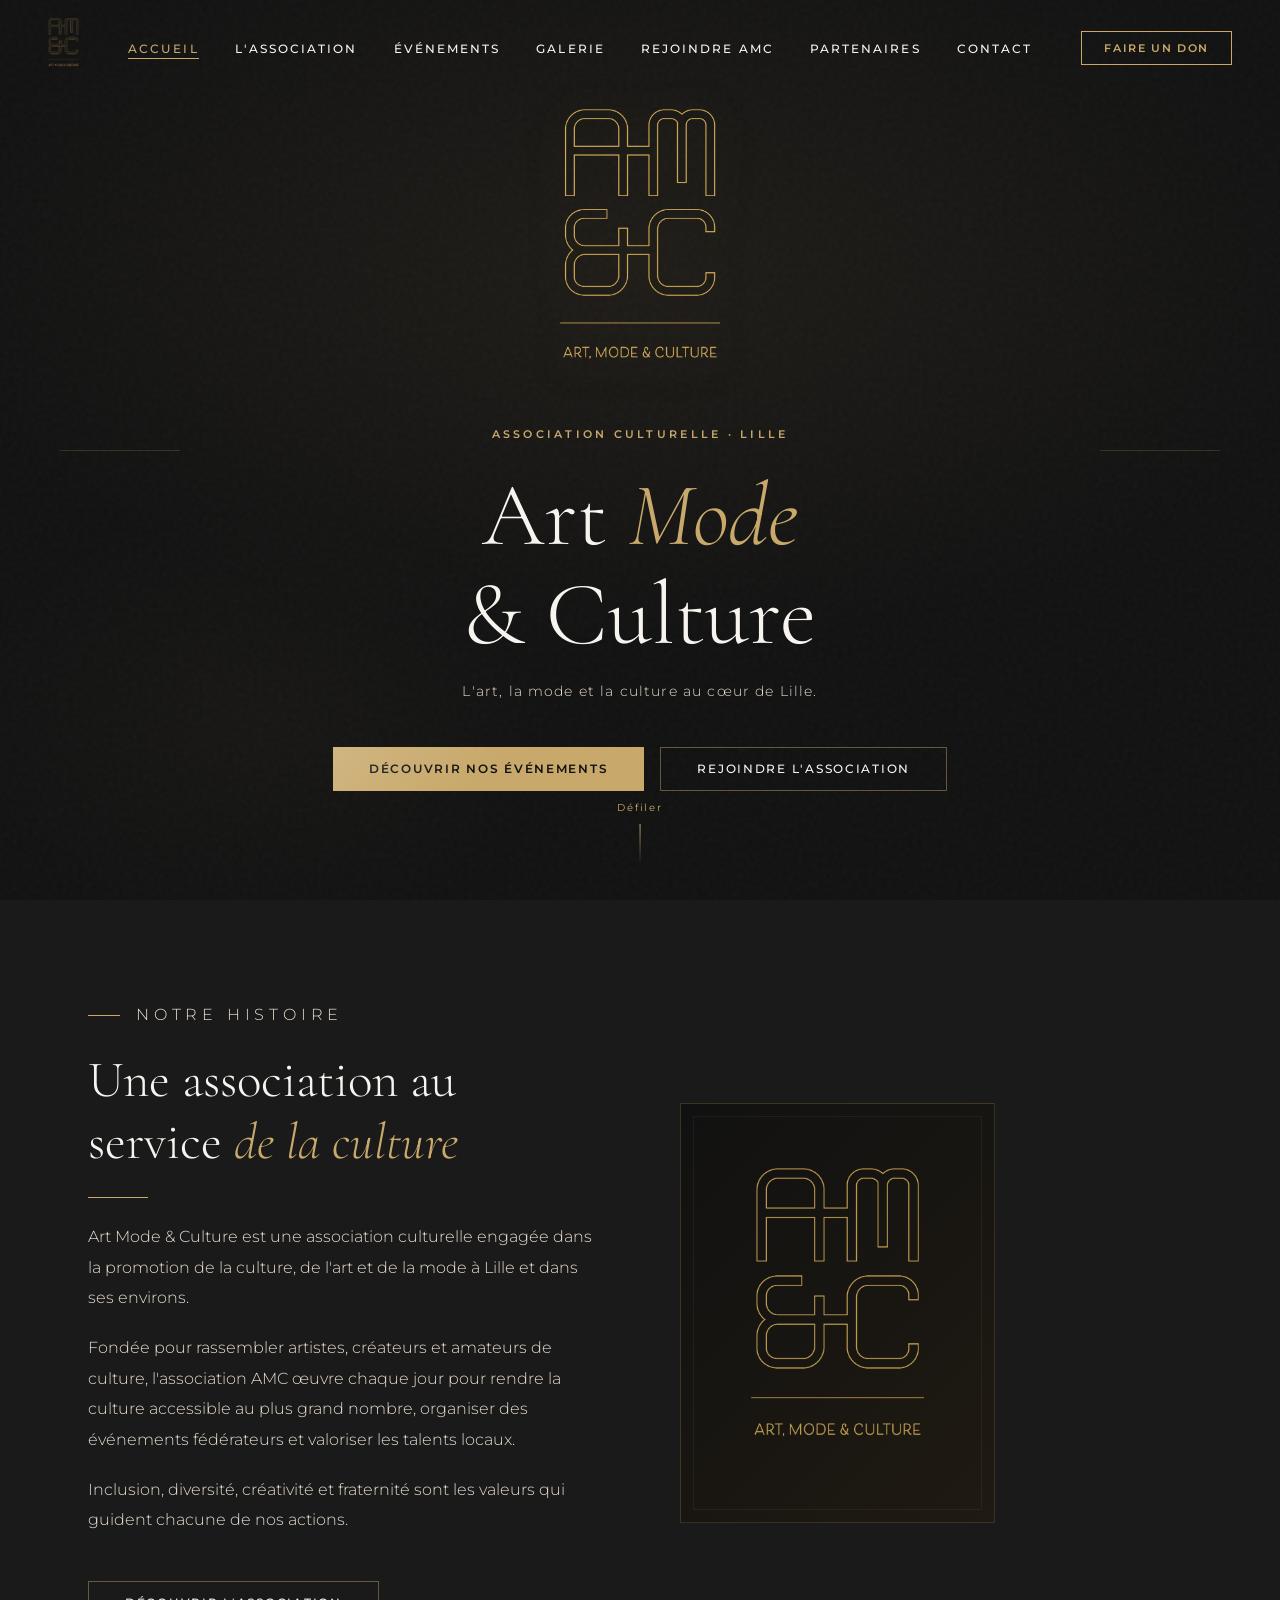
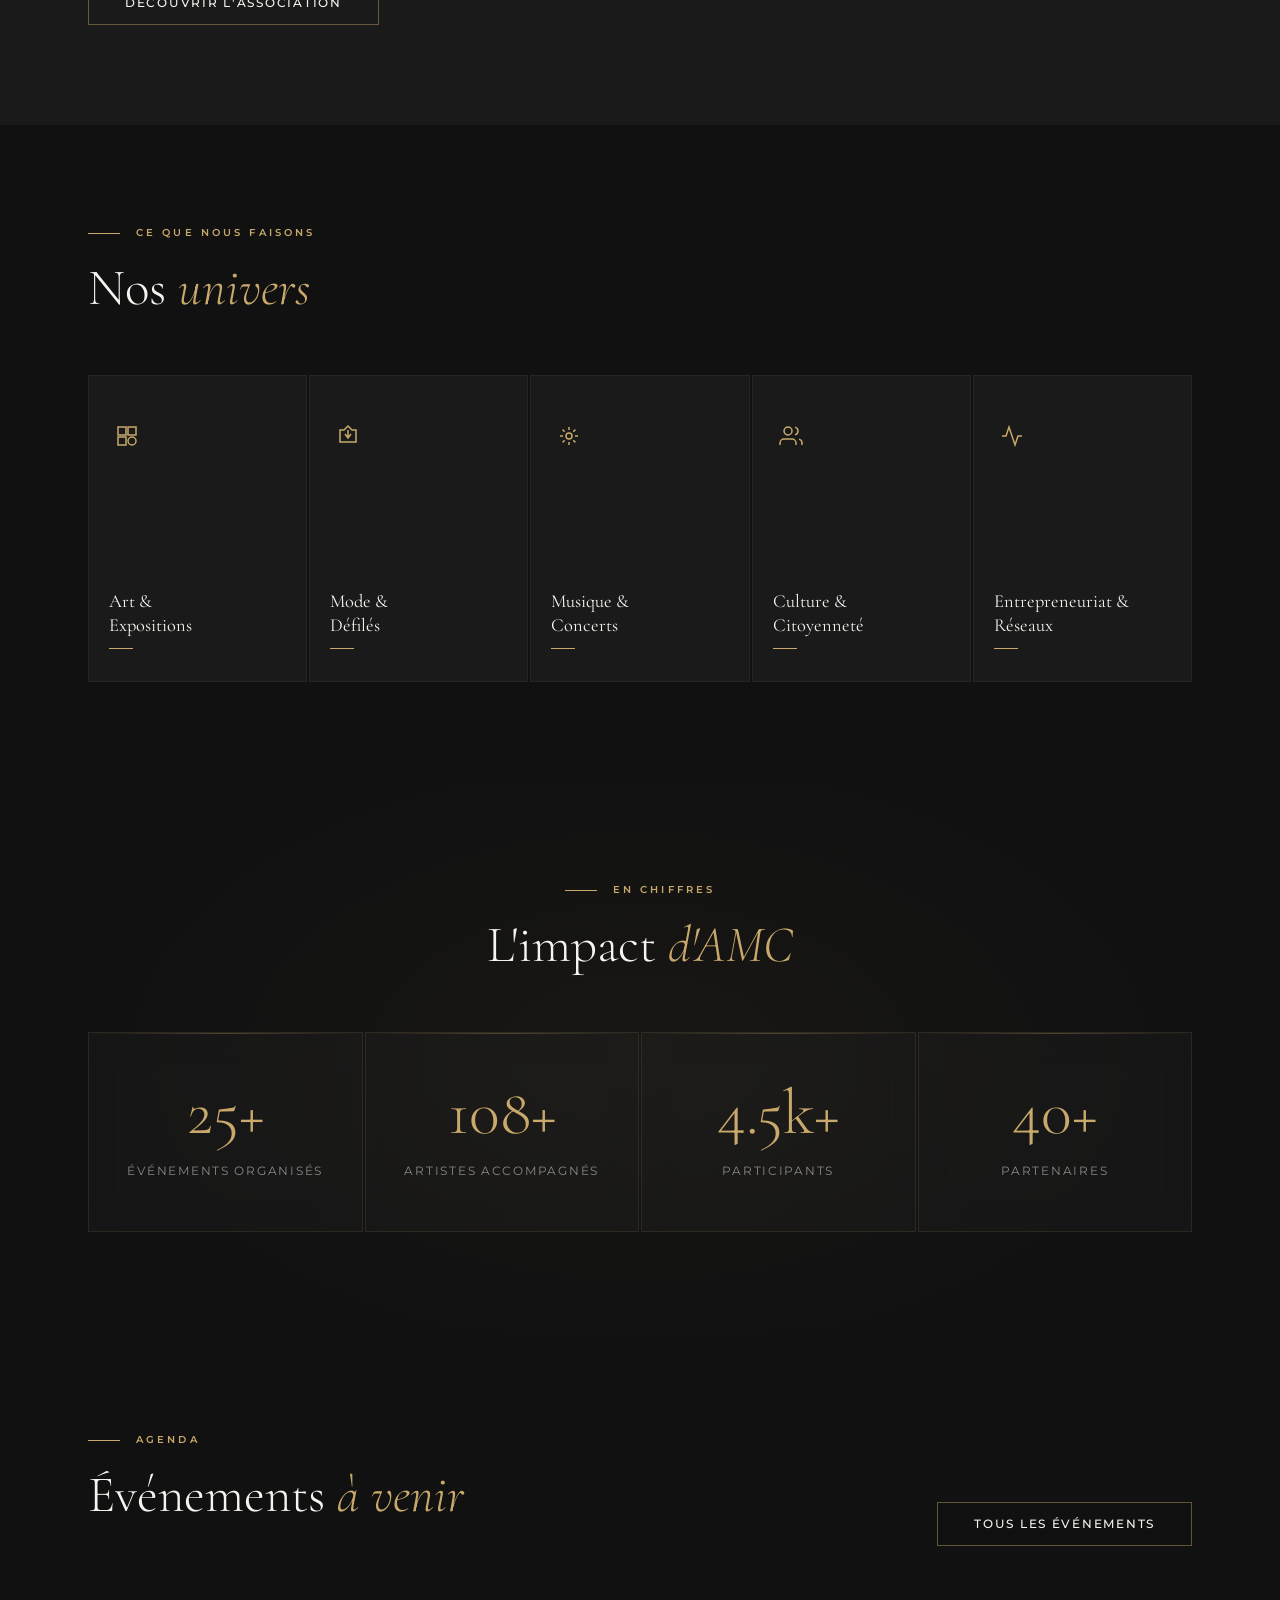
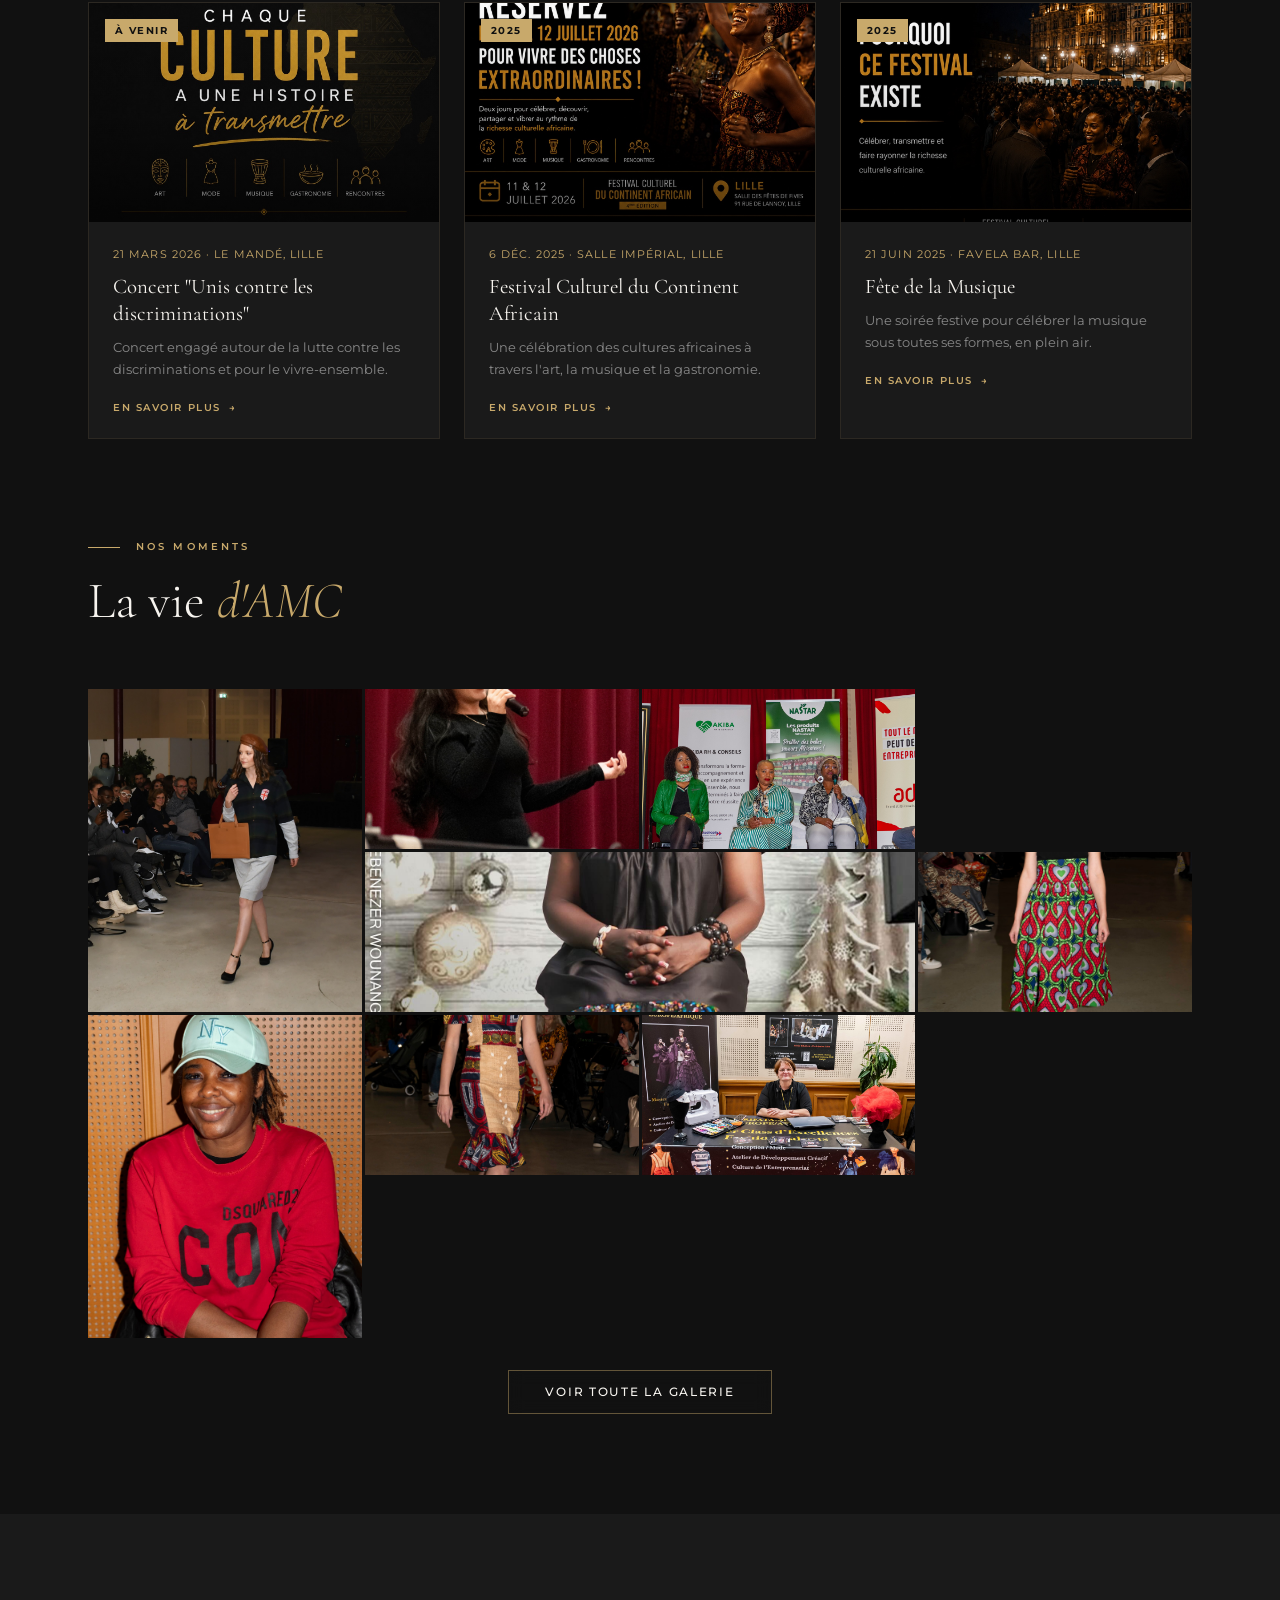
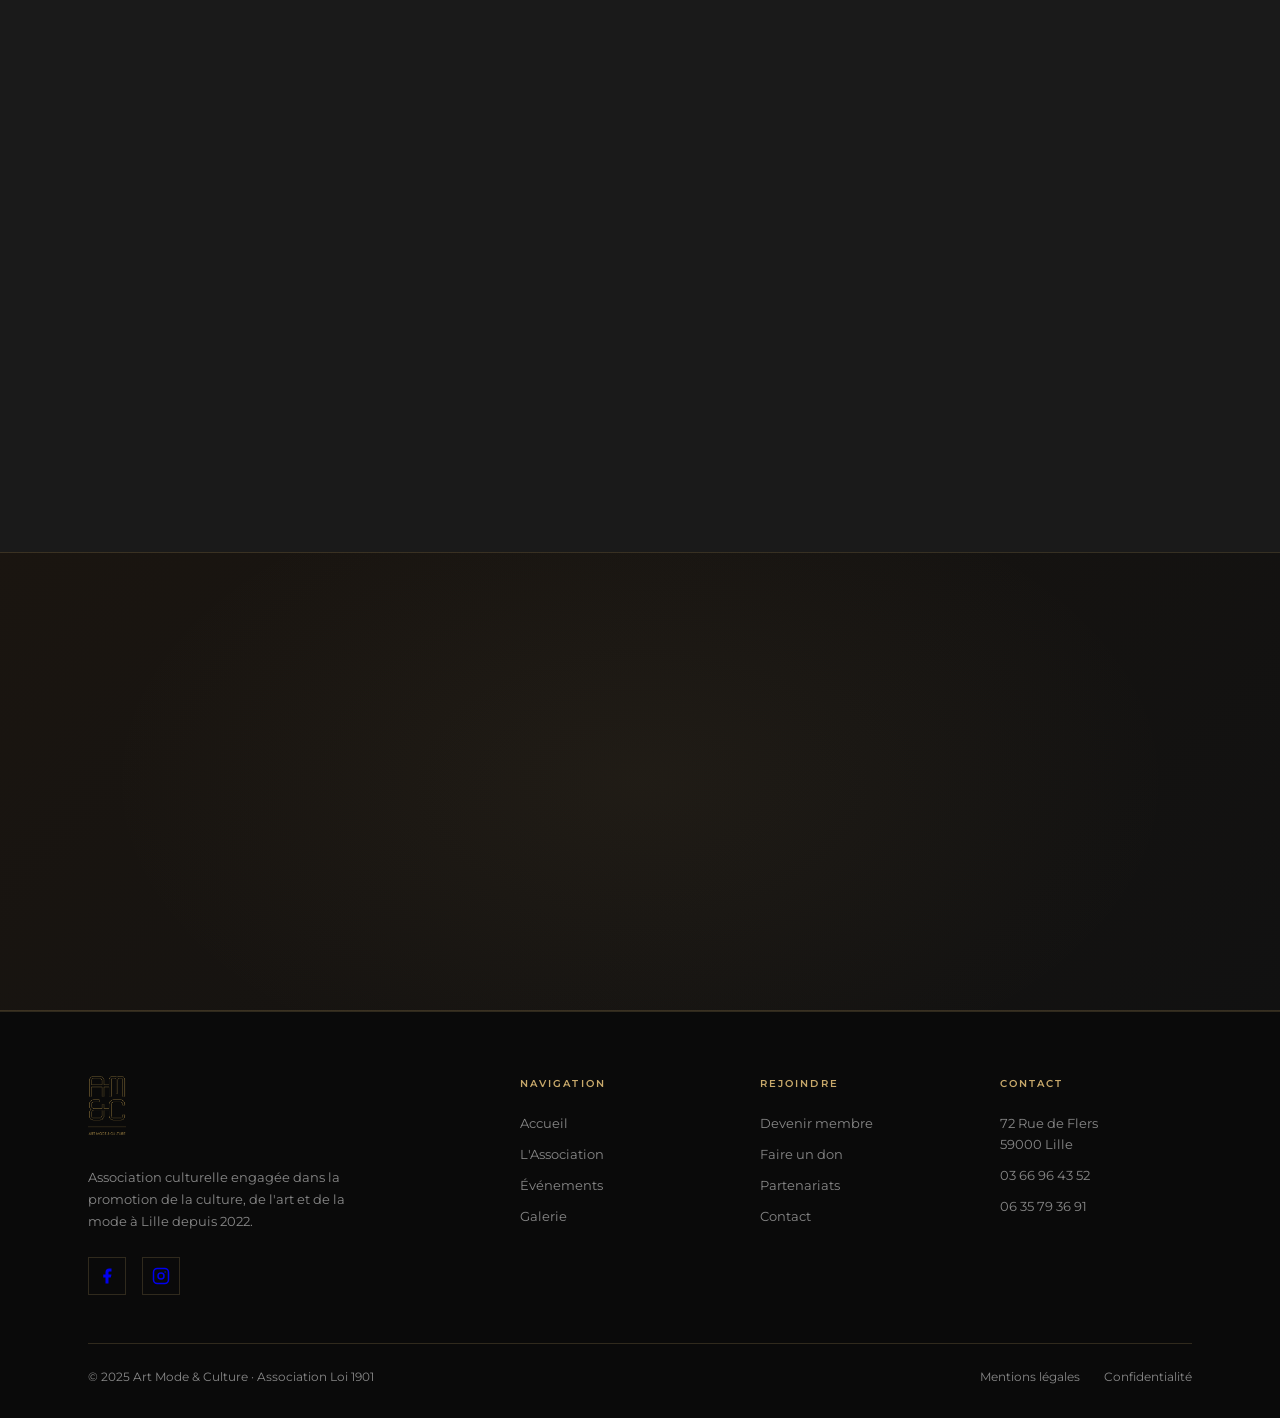
==== commit ebd6f27a: "Merge branch 'main' into Kenneth" ====
--- a/index.html
+++ b/index.html
@@ -3,586 +3,1523 @@
 <head>
   <meta charset="UTF-8" />
   <meta name="viewport" content="width=device-width, initial-scale=1.0" />
-  <meta name="description" content="Art Mode & Culture — Association culturelle basée à Lille, engagée dans la promotion de l'art, la mode et la culture." />
-  <title>Art Mode & Culture — Lille</title>
-
-  <!-- Google Fonts : DM Serif Display + DM Sans -->
+  <meta name="description" content="Art Mode & Culture — Association culturelle engagée dans la promotion de la culture, de l'art et de la mode à Lille." />
+  <meta name="keywords" content="art, mode, culture, Lille, association, événements, galerie" />
+  <title>Art Mode & Culture — Association Culturelle à Lille</title>
+
   <link rel="preconnect" href="https://fonts.googleapis.com" />
   <link rel="preconnect" href="https://fonts.gstatic.com" crossorigin />
-  <link href="https://fonts.googleapis.com/css2?family=DM+Serif+Display:ital@0;1&family=DM+Sans:wght@300;400;500&display=swap" rel="stylesheet" />
-
-  <link rel="stylesheet" href="css/style.css" />
+  <link href="https://fonts.googleapis.com/css2?family=Cormorant+Garamond:ital,wght@0,300;0,400;0,600;1,300;1,400&family=Montserrat:wght@300;400;500;600&family=Playfair+Display:ital,wght@0,400;0,700;1,400&display=swap" rel="stylesheet" />
+  <link rel="stylesheet" href="styles.css" />
 </head>
 <body>
 
-  <!-- ========== NAVIGATION ========== -->
-  <header class="header" id="header">
-    <div class="container header__inner">
-      <a href="#" class="header__logo">Art Mode &amp; Culture</a>
-      <button class="header__burger" id="burger" aria-label="Menu">
-        <span></span><span></span><span></span>
-      </button>
-      <nav class="header__nav" id="nav">
-        <ul>
-          <li><a href="#association">L'association</a></li>
-          <li><a href="#evenements">Événements</a></li>
-          <li><a href="#galerie">Galerie</a></li>
-          <li><a href="#partenaires">Partenaires</a></li>
-          <li><a href="#contact">Contact</a></li>
-        </ul>
-        <a href="#rejoindre" class="btn btn--outline">Rejoindre AMC</a>
-      </nav>
+  <!-- Arrière-plan animé -->
+  <div class="liquid-bg" aria-hidden="true">
+    <div class="liquid-orb"></div>
+    <div class="liquid-orb"></div>
+    <div class="liquid-orb"></div>
+  </div>
+
+  <nav id="mainNav">
+    <div class="nav-logo" onclick="navigate('accueil')" aria-label="Retour à l'accueil">
+      <img src="logo.png" alt="Art Mode &amp; Culture" />
     </div>
-  </header>
-
-  <!-- ========== HERO ========== -->
-  <section class="hero">
-    <div class="hero__bg">
-      <img src="images/festival-artisans.jpg" alt="" aria-hidden="true" />
-      <div class="hero__overlay"></div>
+
+    <ul class="nav-links">
+      <li><a onclick="navigate('accueil')"      id="nav-accueil"      class="active">Accueil</a></li>
+      <li><a onclick="navigate('association')"  id="nav-association">L'Association</a></li>
+      <li><a onclick="navigate('evenements')"   id="nav-evenements">Événements</a></li>
+      <li><a onclick="navigate('galerie')"      id="nav-galerie">Galerie</a></li>
+      <li><a onclick="navigate('rejoindre')"    id="nav-rejoindre">Rejoindre AMC</a></li>
+      <li><a onclick="navigate('partenaires')"  id="nav-partenaires">Partenaires</a></li>
+      <li><a onclick="navigate('contact')"      id="nav-contact">Contact</a></li>
+    </ul>
+
+    <button class="nav-cta" onclick="navigate('don')">
+      <span>Faire un don</span>
+    </button>
+
+    <div class="hamburger" onclick="openMobile()" aria-label="Menu" aria-expanded="false">
+      <span></span><span></span><span></span>
     </div>
-    <div class="container hero__inner">
-      <div class="hero__content">
-        <p class="label">Association culturelle — Lille</p>
-        <h1 class="hero__title">Art, Mode<br />&amp; Culture</h1>
-        <div class="rule"></div>
-        <p class="hero__sub">
-          Nous croyons que la culture est un langage universel qui rapproche les
-          peuples. Depuis Lille, nous organisons des événements qui célèbrent la
-          diversité, l'art et la fraternité.
+  </nav>
+
+  <div class="mobile-menu" id="mobileMenu" role="dialog" aria-modal="true" aria-label="Menu navigation">
+    <button class="mobile-close" onclick="closeMobile()" aria-label="Fermer le menu">&times;</button>
+    <a onclick="navigate('accueil');closeMobile()">Accueil</a>
+    <a onclick="navigate('association');closeMobile()">L'Association</a>
+    <a onclick="navigate('evenements');closeMobile()">Événements</a>
+    <a onclick="navigate('galerie');closeMobile()">Galerie</a>
+    <a onclick="navigate('rejoindre');closeMobile()">Rejoindre AMC</a>
+    <a onclick="navigate('partenaires');closeMobile()">Partenaires</a>
+    <a onclick="navigate('don');closeMobile()">Faire un don</a>
+    <a onclick="navigate('contact');closeMobile()">Contact</a>
+  </div>
+
+  <div id="lightbox" style="display:none; position:fixed; inset:0; z-index:9999; background:rgba(0,0,0,0.92); align-items:center; justify-content:center;" onclick="closeLightbox()">
+    <button style="position:absolute; top:24px; right:32px; color:var(--gold); background:none; border:none; font-size:2rem; cursor:pointer;" aria-label="Fermer">&times;</button>
+  </div>
+
+
+  <div class="page active" id="page-accueil">
+
+    <section class="hero">
+      <div class="hero-bg" aria-hidden="true"></div>
+      <div class="hero-grain" aria-hidden="true"></div>
+      <div class="hero-glass-line" aria-hidden="true"></div>
+      <div class="hero-glass-line" aria-hidden="true"></div>
+      <div class="hero-line-left"  aria-hidden="true"></div>
+      <div class="hero-line-right" aria-hidden="true"></div>
+
+      <div class="hero-content">
+          <div class="hero-logo">
+          <div class="hero-logo-3d-wrapper">
+            <img src="logo.png" alt="Art Mode &amp; Culture — Logo" />
+          </div>
+        </div>
+
+        <p class="hero-label">Association Culturelle · Lille</p>
+
+        <h1 class="hero-title">
+          Art <em>Mode</em><br />&amp; Culture
+        </h1>
+
+        <p class="hero-subtitle">L'art, la mode et la culture au cœur de Lille.</p>
+
+        <div class="hero-btns">
+          <button class="btn-primary" onclick="navigate('evenements')">Découvrir nos événements</button>
+          <button class="btn-outline" onclick="navigate('rejoindre')">Rejoindre l'association</button>
+        </div>
+      </div>
+
+      <div class="hero-scroll" aria-hidden="true">
+        <span>Défiler</span>
+        <div class="scroll-line"></div>
+      </div>
+    </section>
+
+    <section class="intro-section">
+      <div class="container">
+        <div class="intro-grid">
+          <div class="intro-text reveal">
+            <p class="section-label">Notre histoire</p>
+            <h2 class="section-title">Une association au service <em>de la culture</em></h2>
+            <div class="divider"></div>
+            <p>Art Mode &amp; Culture est une association culturelle engagée dans la promotion de la culture, de l'art et de la mode à Lille et dans ses environs.</p>
+            <p>Fondée pour rassembler artistes, créateurs et amateurs de culture, l'association AMC œuvre chaque jour pour rendre la culture accessible au plus grand nombre, organiser des événements fédérateurs et valoriser les talents locaux.</p>
+            <p>Inclusion, diversité, créativité et fraternité sont les valeurs qui guident chacune de nos actions.</p>
+            <br />
+            <button class="btn-outline" onclick="navigate('association')">Découvrir l'association</button>
+          </div>
+          <div class="intro-visual reveal">
+            <img src="logo.png" alt="Logo Art Mode &amp; Culture" />
+          </div>
+        </div>
+      </div>
+    </section>
+
+    <section>
+      <div class="container">
+        <div class="reveal">
+          <p class="section-label">Ce que nous faisons</p>
+          <h2 class="section-title">Nos <em>univers</em></h2>
+        </div>
+        <div class="univers-grid">
+
+          <div class="univers-card reveal">
+            <div class="univers-icon">
+              <svg viewBox="0 0 24 24" aria-hidden="true">
+                <rect x="3" y="3" width="8" height="8"/><rect x="13" y="3" width="8" height="8"/>
+                <rect x="3" y="13" width="8" height="8"/><circle cx="17" cy="17" r="4"/>
+              </svg>
+            </div>
+            <div>
+              <p class="univers-name">Art &amp;<br />Expositions</p>
+              <div class="univers-line"></div>
+            </div>
+          </div>
+
+          <div class="univers-card reveal">
+            <div class="univers-icon">
+              <svg viewBox="0 0 24 24" aria-hidden="true">
+                <path d="M12 2L8 6H4v12h16V6h-4L12 2z"/>
+                <path d="M12 6v8M9 10l3 4 3-4"/>
+              </svg>
+            </div>
+            <div>
+              <p class="univers-name">Mode &amp;<br />Défilés</p>
+              <div class="univers-line"></div>
+            </div>
+          </div>
+
+          <div class="univers-card reveal">
+            <div class="univers-icon">
+              <svg viewBox="0 0 24 24" aria-hidden="true">
+                <circle cx="12" cy="12" r="3"/>
+                <path d="M12 3v3M12 18v3M3 12h3M18 12h3M5.6 5.6l2.1 2.1M16.3 16.3l2.1 2.1M5.6 18.4l2.1-2.1M16.3 7.7l2.1-2.1"/>
+              </svg>
+            </div>
+            <div>
+              <p class="univers-name">Musique &amp;<br />Concerts</p>
+              <div class="univers-line"></div>
+            </div>
+          </div>
+
+          <div class="univers-card reveal">
+            <div class="univers-icon">
+              <svg viewBox="0 0 24 24" aria-hidden="true">
+                <path d="M17 21v-2a4 4 0 0 0-4-4H5a4 4 0 0 0-4 4v2"/>
+                <circle cx="9" cy="7" r="4"/>
+                <path d="M23 21v-2a4 4 0 0 0-3-3.87M16 3.13a4 4 0 0 1 0 7.75"/>
+              </svg>
+            </div>
+            <div>
+              <p class="univers-name">Culture &amp;<br />Citoyenneté</p>
+              <div class="univers-line"></div>
+            </div>
+          </div>
+
+          <div class="univers-card reveal">
+            <div class="univers-icon">
+              <svg viewBox="0 0 24 24" aria-hidden="true">
+                <path d="M22 12h-4l-3 9L9 3l-3 9H2"/>
+              </svg>
+            </div>
+            <div>
+              <p class="univers-name">Entrepreneuriat &amp;<br />Réseaux</p>
+              <div class="univers-line"></div>
+            </div>
+          </div>
+
+        </div>
+      </div>
+    </section>
+
+    <section class="chiffres-section">
+      <div class="container">
+        <div class="reveal" style="text-align:center;">
+          <p class="section-label" style="justify-content:center;">En chiffres</p>
+          <h2 class="section-title">L'impact <em>d'AMC</em></h2>
+        </div>
+        <div class="chiffres-grid">
+          <div class="chiffre-item reveal">
+            <span class="chiffre-num counter" data-target="25">0</span>
+            <span class="chiffre-label">Événements organisés</span>
+          </div>
+          <div class="chiffre-item reveal">
+            <span class="chiffre-num counter" data-target="150">0</span>
+            <span class="chiffre-label">Artistes accompagnés</span>
+          </div>
+          <div class="chiffre-item reveal">
+            <span class="chiffre-num counter" data-target="5000">0</span>
+            <span class="chiffre-label">Participants</span>
+          </div>
+          <div class="chiffre-item reveal">
+            <span class="chiffre-num counter" data-target="40">0</span>
+            <span class="chiffre-label">Partenaires</span>
+          </div>
+        </div>
+      </div>
+    </section>
+
+    <section>
+      <div class="container">
+        <div class="reveal" style="display:flex; justify-content:space-between; align-items:flex-end; margin-bottom:56px;">
+          <div>
+            <p class="section-label">Agenda</p>
+            <h2 class="section-title">Événements <em>à venir</em></h2>
+          </div>
+          <button class="btn-outline" onclick="navigate('evenements')" style="flex-shrink:0;">Tous les événements</button>
+        </div>
+
+        <div class="events-grid">
+
+          <article class="event-card reveal">
+            <div class="event-img">
+            <img src="galerie/Affiches/690205248_17964600612086373_2678800670389616223_n.jpg" alt="Concert Unis contre les discriminations" loading="lazy" />
+            <div class="event-img-overlay"></div>
+            <span class="event-tag">À VENIR</span>
+            </div>
+            <div class="event-body">
+              <p class="event-meta">21 MARS 2026 · LE MANDÉ, LILLE</p>
+              <h3 class="event-title">Concert "Unis contre les discriminations"</h3>
+              <p class="event-desc">Concert engagé autour de la lutte contre les discriminations et pour le vivre-ensemble.</p>
+              <button class="event-btn" onclick="navigate('evenements')">En savoir plus <span>&#8594;</span></button>
+            </div>
+          </article>
+
+          <article class="event-card reveal">
+            <div class="event-img">
+            <img src="galerie/Affiches/684932864_17964597360086373_5441260454552980300_n.jpg" alt="Festival Culturel du Continent Africain" loading="lazy" />
+            <div class="event-img-overlay"></div>
+            <span class="event-tag">2025</span>
+            </div>
+            <div class="event-body">
+              <p class="event-meta">6 DÉC. 2025 · SALLE IMPÉRIAL, LILLE</p>
+              <h3 class="event-title">Festival Culturel du Continent Africain</h3>
+              <p class="event-desc">Une célébration des cultures africaines à travers l'art, la musique et la gastronomie.</p>
+              <button class="event-btn" onclick="navigate('evenements')">En savoir plus <span>&#8594;</span></button>
+            </div>
+          </article>
+
+          <article class="event-card reveal">
+            <div class="event-img">
+            <img src="galerie/Affiches/686329782_17964597339086373_2072289524437450190_n.jpg" alt="Conférence AMC" loading="lazy" />
+            <div class="event-img-overlay"></div>
+            <span class="event-tag">2025</span>
+            </div>
+            <div class="event-body">
+              <p class="event-meta">21 JUIN 2025 · FAVELA BAR, LILLE</p>
+              <h3 class="event-title">Fête de la Musique</h3>
+              <p class="event-desc">Une soirée festive pour célébrer la musique sous toutes ses formes, en plein air.</p>
+              <button class="event-btn" onclick="navigate('evenements')">En savoir plus <span>&#8594;</span></button>
+            </div>
+          </article>
+
+        </div>
+      </div>
+    </section>
+
+    <section style="padding-top:0;">
+      <div class="container">
+        <div class="reveal" style="margin-bottom:0;">
+          <p class="section-label">Nos moments</p>
+          <h2 class="section-title">La vie <em>d'AMC</em></h2>
+        </div>
+        <div class="galerie-grid">
+
+          <div class="galerie-item tall reveal" onclick="openLightbox(this)">
+            <img src="galerie/défilé/480712816_608440235387057_8403607310011299154_n.jpg" alt="Défilé AMC" loading="lazy" />
+            <div class="galerie-overlay"><svg width="28" height="28" viewBox="0 0 24 24" fill="none" stroke="rgba(200,169,107,0.8)" stroke-width="1.5"><path d="M15 3h6v6M9 21H3v-6M21 3l-7 7M3 21l7-7"/></svg></div>
+          </div>
+
+          <div class="galerie-item reveal" onclick="openLightbox(this)">
+            <img src="galerie/concerts/482272315_618966761001071_98029328264799427_n.jpg" alt="Concert AMC" loading="lazy" />
+            <div class="galerie-overlay"><svg width="28" height="28" viewBox="0 0 24 24" fill="none" stroke="rgba(200,169,107,0.8)" stroke-width="1.5"><path d="M15 3h6v6M9 21H3v-6M21 3l-7 7M3 21l7-7"/></svg></div>
+          </div>
+
+          <div class="galerie-item reveal" onclick="openLightbox(this)">
+            <img src="galerie/expositions/482250827_618966717667742_2402897254331100407_n.jpg" alt="Exposition AMC" loading="lazy" />
+            <div class="galerie-overlay"><svg width="28" height="28" viewBox="0 0 24 24" fill="none" stroke="rgba(200,169,107,0.8)" stroke-width="1.5"><path d="M15 3h6v6M9 21H3v-6M21 3l-7 7M3 21l7-7"/></svg></div>
+          </div>
+
+          <div class="galerie-item wide reveal" onclick="openLightbox(this)">
+            <img src="galerie/public/472700731_17911223979086373_7301952942377907097_n.jpg" alt="Public AMC" loading="lazy" />
+            <div class="galerie-overlay"><svg width="28" height="28" viewBox="0 0 24 24" fill="none" stroke="rgba(200,169,107,0.8)" stroke-width="1.5"><path d="M15 3h6v6M9 21H3v-6M21 3l-7 7M3 21l7-7"/></svg></div>
+          </div>
+
+          <div class="galerie-item reveal" onclick="openLightbox(this)">
+            <img src="galerie/défilé/482205028_618966961001051_1535376431775391342_n.jpg" alt="Défilé mode AMC" loading="lazy" />
+            <div class="galerie-overlay"><svg width="28" height="28" viewBox="0 0 24 24" fill="none" stroke="rgba(200,169,107,0.8)" stroke-width="1.5"><path d="M15 3h6v6M9 21H3v-6M21 3l-7 7M3 21l7-7"/></svg></div>
+          </div>
+
+          <div class="galerie-item tall reveal" onclick="openLightbox(this)">
+            <img src="galerie/Backstages/483364319_618967081001039_4655811177349411345_n.jpg" alt="Backstage AMC" loading="lazy" />
+            <div class="galerie-overlay"><svg width="28" height="28" viewBox="0 0 24 24" fill="none" stroke="rgba(200,169,107,0.8)" stroke-width="1.5"><path d="M15 3h6v6M9 21H3v-6M21 3l-7 7M3 21l7-7"/></svg></div>
+          </div>
+
+          <div class="galerie-item reveal" onclick="openLightbox(this)">
+            <img src="galerie/défilé/482253178_618966801001067_7509743639370563440_n.jpg" alt="Mode AMC" loading="lazy" />
+            <div class="galerie-overlay"><svg width="28" height="28" viewBox="0 0 24 24" fill="none" stroke="rgba(200,169,107,0.8)" stroke-width="1.5"><path d="M15 3h6v6M9 21H3v-6M21 3l-7 7M3 21l7-7"/></svg></div>
+          </div>
+
+          <div class="galerie-item reveal" onclick="openLightbox(this)">
+            <img src="galerie/expositions/482251698_618966781001069_8122961068557577304_n.jpg" alt="Artistes AMC" loading="lazy" />
+            <div class="galerie-overlay"><svg width="28" height="28" viewBox="0 0 24 24" fill="none" stroke="rgba(200,169,107,0.8)" stroke-width="1.5"><path d="M15 3h6v6M9 21H3v-6M21 3l-7 7M3 21l7-7"/></svg></div>
+          </div>
+
+        </div>
+        <div style="text-align:center; margin-top:32px;">
+          <button class="btn-outline" onclick="navigate('galerie')">Voir toute la galerie</button>
+        </div>
+      </div>
+    </section>
+
+    <section class="temoignages-section">
+      <div class="container">
+        <div class="reveal" style="text-align:center;">
+          <p class="section-label" style="justify-content:center;">Ce qu'ils disent</p>
+          <h2 class="section-title">Témoignages</h2>
+        </div>
+        <div class="temoignages-grid">
+
+          <div class="temoignage-card reveal">
+            <p class="temoignage-text">Une association qui fait vraiment bouger les choses à Lille. Les événements sont toujours d'une qualité remarquable et l'ambiance est incroyable.</p>
+            <p class="temoignage-author">Sophie M.</p>
+            <p class="temoignage-role">Artiste peintre · Membre depuis 2023</p>
+          </div>
+
+          <div class="temoignage-card reveal">
+            <p class="temoignage-text">AMC m'a permis de rencontrer des créateurs formidables et de me produire dans des cadres exceptionnels. Une vraie communauté culturelle.</p>
+            <p class="temoignage-author">Kévin T.</p>
+            <p class="temoignage-role">Musicien · Participant au Festival 2024</p>
+          </div>
+
+          <div class="temoignage-card reveal">
+            <p class="temoignage-text">En tant que partenaire, nous sommes fiers de soutenir les actions d'AMC. Leur professionnalisme et leur engagement sont exemplaires.</p>
+            <p class="temoignage-author">Marie-Claire B.</p>
+            <p class="temoignage-role">Directrice · Partenaire institutionnel</p>
+          </div>
+
+        </div>
+      </div>
+    </section>
+
+    <section class="cta-banner">
+      <div class="container" style="position:relative; z-index:1;">
+        <div class="reveal">
+          <p class="section-label" style="justify-content:center;">Ensemble</p>
+          <h2 class="section-title">Rejoignez une communauté<br />culturelle <em>engagée</em></h2>
+          <p>Artistes, créateurs, spectateurs — votre place est ici.</p>
+          <div style="display:flex; gap:16px; justify-content:center; flex-wrap:wrap;">
+            <button class="btn-primary" onclick="navigate('rejoindre')">Devenir membre</button>
+            <button class="btn-outline" onclick="navigate('don')">Soutenir AMC</button>
+          </div>
+        </div>
+      </div>
+    </section>
+
+    <footer>
+      <div class="container">
+        <div class="footer-grid">
+          <div class="footer-brand">
+            <img src="logo.png" alt="Art Mode &amp; Culture" />
+            <p>Association culturelle engagée dans la promotion de la culture, de l'art et de la mode à Lille depuis 2022.</p>
+            <div class="footer-socials">
+              <a class="social-icon" href="https://www.facebook.com/artmodeetculture" target="_blank" rel="noopener" aria-label="Facebook">
+                <svg width="18" height="18" viewBox="0 0 24 24" fill="currentColor"><path d="M18 2h-3a5 5 0 0 0-5 5v3H7v4h3v8h4v-8h3l1-4h-4V7a1 1 0 0 1 1-1h3z"/></svg>
+              </a>
+              <a class="social-icon" href="https://www.instagram.com/artmodeetculture" target="_blank" rel="noopener" aria-label="Instagram">
+                <svg width="18" height="18" viewBox="0 0 24 24" fill="none" stroke="currentColor" stroke-width="2" stroke-linecap="round" stroke-linejoin="round"><rect x="2" y="2" width="20" height="20" rx="5" ry="5"/><circle cx="12" cy="12" r="4"/><circle cx="17.5" cy="6.5" r="1" fill="currentColor" stroke="none"/></svg>
+              </a>
+            </div>
+          </div>
+
+          <div class="footer-col">
+            <h4>Navigation</h4>
+            <a onclick="navigate('accueil')">Accueil</a>
+            <a onclick="navigate('association')">L'Association</a>
+            <a onclick="navigate('evenements')">Événements</a>
+            <a onclick="navigate('galerie')">Galerie</a>
+          </div>
+
+          <div class="footer-col">
+            <h4>Rejoindre</h4>
+            <a onclick="navigate('rejoindre')">Devenir membre</a>
+            <a onclick="navigate('don')">Faire un don</a>
+            <a onclick="navigate('partenaires')">Partenariats</a>
+            <a onclick="navigate('contact')">Contact</a>
+          </div>
+
+          <div class="footer-col">
+            <h4>Contact</h4>
+            <p>72 Rue de Flers<br />59000 Lille</p>
+            <p>03 66 96 43 52</p>
+            <p>06 35 79 36 91</p>
+          </div>
+        </div>
+
+        <div class="footer-bottom">
+          <p>&copy; 2025 Art Mode &amp; Culture · Association Loi 1901</p>
+          <div style="display:flex; gap:24px;">
+            <a onclick="navigate('mentions')">Mentions légales</a>
+            <a onclick="navigate('confidentialite')">Confidentialité</a>
+          </div>
+        </div>
+      </div>
+    </footer>
+
+  </div>
+
+  <div class="page" id="page-association">
+
+    <section class="asso-hero">
+      <div class="container">
+        <p class="section-label" style="justify-content:center;">Qui sommes-nous</p>
+        <h1 class="section-title">L'<em>Association</em></h1>
+        <div class="divider" style="margin:24px auto;"></div>
+        <p style="max-width:600px; margin:0 auto; color:var(--beige); font-size:1rem; font-weight:300; line-height:1.9;">
+          Art Mode &amp; Culture est une association loi 1901 basée à Lille, œuvrant pour la promotion de la culture, de l'art et de la mode.
         </p>
-        <div class="hero__actions">
-          <a href="#evenements" class="btn btn--gold">Nos événements</a>
-          <a href="#rejoindre" class="btn btn--white-outline">Rejoindre l'association</a>
-        </div>
-      </div>
-      <div class="hero__aside">
-        <div class="hero__photo">
-          <img src="images/equipe-amc.jpg" alt="L'équipe Art Mode & Culture sur scène" />
-        </div>
-        <div class="hero__badge">
-          <span class="hero__badge-label">Prochain rendez-vous</span>
-          <span class="hero__badge-val">Festival Africain — 4e édition</span>
-        </div>
-      </div>
-    </div>
-  </section>
-
-  <!-- ========== CHIFFRES CLÉS ========== -->
-  <div class="statsbar">
-    <div class="container statsbar__grid">
-      <div class="statsbar__item">
-        <strong>10+</strong>
-        <span>Événements organisés</span>
-      </div>
-      <div class="statsbar__item">
-        <strong>50+</strong>
-        <span>Artistes accompagnés</span>
-      </div>
-      <div class="statsbar__item">
-        <strong>1 000+</strong>
-        <span>Participants</span>
-      </div>
-      <div class="statsbar__item">
-        <strong>15+</strong>
-        <span>Partenaires</span>
-      </div>
-    </div>
+      </div>
+    </section>
+
+    <section>
+      <div class="container">
+        <div class="intro-grid reveal">
+          <div class="intro-text">
+            <p class="section-label">Notre raison d'être</p>
+            <h2 class="section-title">Mission &amp; <em>Objectifs</em></h2>
+            <div class="divider"></div>
+            <p>Promouvoir la culture, l'art et la mode en fédérant artistes, créateurs et amateurs au sein d'une communauté dynamique et inclusive.</p>
+            <br />
+            <ul style="list-style:none; display:flex; flex-direction:column; gap:14px;">
+              <li style="display:flex; gap:12px; align-items:flex-start; font-size:0.88rem; color:var(--beige);">
+                <span style="color:var(--gold); margin-top:2px;">&#8212;</span> Développer des projets culturels innovants
+              </li>
+              <li style="display:flex; gap:12px; align-items:flex-start; font-size:0.88rem; color:var(--beige);">
+                <span style="color:var(--gold); margin-top:2px;">&#8212;</span> Organiser des événements fédérateurs
+              </li>
+              <li style="display:flex; gap:12px; align-items:flex-start; font-size:0.88rem; color:var(--beige);">
+                <span style="color:var(--gold); margin-top:2px;">&#8212;</span> Valoriser les talents locaux
+              </li>
+              <li style="display:flex; gap:12px; align-items:flex-start; font-size:0.88rem; color:var(--beige);">
+                <span style="color:var(--gold); margin-top:2px;">&#8212;</span> Favoriser le vivre-ensemble par la culture
+              </li>
+              <li style="display:flex; gap:12px; align-items:flex-start; font-size:0.88rem; color:var(--beige);">
+                <span style="color:var(--gold); margin-top:2px;">&#8212;</span> Créer des archives culturelles durables
+              </li>
+            </ul>
+          </div>
+          <div class="intro-visual">
+            <img src="logo.png" alt="Art Mode &amp; Culture" />
+          </div>
+        </div>
+      </div>
+    </section>
+
+    <section style="background:var(--black-soft);">
+      <div class="container">
+        <div class="reveal" style="text-align:center;">
+          <p class="section-label" style="justify-content:center;">Ce qui nous guide</p>
+          <h2 class="section-title">Nos <em>valeurs</em></h2>
+        </div>
+        <div class="valeurs-grid">
+
+          <div class="valeur-card reveal">
+            <div class="valeur-icon">
+              <svg viewBox="0 0 24 24" aria-hidden="true"><path d="M17 21v-2a4 4 0 0 0-4-4H5a4 4 0 0 0-4 4v2"/><circle cx="9" cy="7" r="4"/><path d="M23 21v-2a4 4 0 0 0-3-3.87M16 3.13a4 4 0 0 1 0 7.75"/></svg>
+            </div>
+            <p class="valeur-name">Inclusion</p>
+          </div>
+
+          <div class="valeur-card reveal">
+            <div class="valeur-icon">
+              <svg viewBox="0 0 24 24" aria-hidden="true"><circle cx="12" cy="12" r="10"/><path d="M2 12h20M12 2a15.3 15.3 0 0 1 4 10 15.3 15.3 0 0 1-4 10 15.3 15.3 0 0 1-4-10 15.3 15.3 0 0 1 4-10z"/></svg>
+            </div>
+            <p class="valeur-name">Diversité</p>
+          </div>
+
+          <div class="valeur-card reveal">
+            <div class="valeur-icon">
+              <svg viewBox="0 0 24 24" aria-hidden="true"><polygon points="12 2 15.09 8.26 22 9.27 17 14.14 18.18 21.02 12 17.77 5.82 21.02 7 14.14 2 9.27 8.91 8.26 12 2"/></svg>
+            </div>
+            <p class="valeur-name">Créativité</p>
+          </div>
+
+          <div class="valeur-card reveal">
+            <div class="valeur-icon">
+              <svg viewBox="0 0 24 24" aria-hidden="true"><path d="M20.84 4.61a5.5 5.5 0 0 0-7.78 0L12 5.67l-1.06-1.06a5.5 5.5 0 0 0-7.78 7.78l1.06 1.06L12 21.23l7.78-7.78 1.06-1.06a5.5 5.5 0 0 0 0-7.78z"/></svg>
+            </div>
+            <p class="valeur-name">Fraternité</p>
+          </div>
+
+          <div class="valeur-card reveal">
+            <div class="valeur-icon">
+              <svg viewBox="0 0 24 24" aria-hidden="true"><path d="M12 22s8-4 8-10V5l-8-3-8 3v7c0 6 8 10 8 10z"/></svg>
+            </div>
+            <p class="valeur-name">Transmission</p>
+          </div>
+
+        </div>
+      </div>
+    </section>
+
+    <section>
+      <div class="container">
+        <div class="reveal">
+          <p class="section-label">Notre parcours</p>
+          <h2 class="section-title">Historique &amp; <em>Impact</em></h2>
+        </div>
+        <div class="timeline">
+
+          <div class="timeline-item reveal">
+            <div class="timeline-year">2022</div>
+            <div class="timeline-content">
+              <h4>Fondation de l'association</h4>
+              <p>Création d'Art Mode &amp; Culture à Lille, avec pour mission de rassembler artistes et créateurs autour d'un projet culturel commun.</p>
+            </div>
+          </div>
+
+          <div class="timeline-item reveal">
+            <div class="timeline-year">2023</div>
+            <div class="timeline-content">
+              <h4>Exposition &amp; Défilé Mode et Culture</h4>
+              <p>Premier grand événement à la Place Sébastopol de Lille le 4 novembre 2023, marquant l'entrée d'AMC dans le paysage culturel lillois.</p>
+            </div>
+          </div>
+
+          <div class="timeline-item reveal">
+            <div class="timeline-year">2024</div>
+            <div class="timeline-content">
+              <h4>Festival Culturel du Continent Africain</h4>
+              <p>29–30 novembre 2024 à Lille — deux jours de festivités, concerts et expositions rassemblant plus de 1 000 participants.</p>
+            </div>
+          </div>
+
+          <div class="timeline-item reveal">
+            <div class="timeline-year">2025</div>
+            <div class="timeline-content">
+              <h4>Expansion et diversification</h4>
+              <p>Fête de la Musique, Festival Culturel, Conférence écologie, Old School Ambiance, Afro Business Event, After Work Piano Bar — une année riche en événements.</p>
+            </div>
+          </div>
+
+          <div class="timeline-item reveal">
+            <div class="timeline-year">2026</div>
+            <div class="timeline-content">
+              <h4>Concert "Unis contre les discriminations"</h4>
+              <p>21 mars 2026 au Le Mandé, Lille — un concert engagé portant un message fort autour de la lutte contre toutes les discriminations.</p>
+            </div>
+          </div>
+
+        </div>
+      </div>
+    </section>
+
+    <section class="cta-banner">
+      <div class="container" style="position:relative; z-index:1;">
+        <div class="reveal">
+          <h2 class="section-title">Rejoignez <em>l'aventure</em></h2>
+          <p>Votre engagement compte pour faire vivre la culture à Lille.</p>
+          <button class="btn-primary" onclick="navigate('rejoindre')">Devenir membre</button>
+        </div>
+      </div>
+    </section>
+
+    <footer>
+      <div class="container">
+        <div class="footer-bottom" style="border-top:none; padding-top:0;">
+          <p>&copy; 2025 Art Mode &amp; Culture · Association Loi 1901</p>
+          <div style="display:flex; gap:24px;">
+            <a onclick="navigate('mentions')">Mentions légales</a>
+            <a onclick="navigate('confidentialite')">Confidentialité</a>
+          </div>
+        </div>
+      </div>
+    </footer>
+
   </div>
 
-  <!-- ========== L'ASSOCIATION ========== -->
-  <section class="section" id="association">
-    <div class="container about__grid">
-      <div class="about__text">
-        <p class="label">Qui sommes-nous</p>
-        <h2>Une association<br /><em>engagée à Lille</em></h2>
-        <div class="rule"></div>
-        <p>
-          Art Mode &amp; Culture est une association loi 1901 basée à Lille,
-          engagée dans la promotion de la culture, de l'art et de la mode.
-          Nous favorisons la transmission de valeurs culturelles et concevons
-          des projets de développement à travers l'organisation d'événements
-          fédérateurs.
+  <div class="page" id="page-evenements">
+
+    <section class="events-page-hero">
+      <div class="container">
+        <p class="section-label" style="justify-content:center;">Agenda culturel</p>
+        <h1 class="section-title">Nos <em>Événements</em></h1>
+        <div class="divider" style="margin:24px auto;"></div>
+      </div>
+    </section>
+
+    <section style="padding-top:0;">
+      <div class="container">
+        <div class="filter-bar" role="tablist" aria-label="Filtrer par année">
+          <button class="filter-btn active" role="tab" onclick="filterEvents('tous', this)">Tous</button>
+          <button class="filter-btn" role="tab" onclick="filterEvents('avenir', this)">À venir</button>
+          <button class="filter-btn" role="tab" onclick="filterEvents('2026', this)">2026</button>
+          <button class="filter-btn" role="tab" onclick="filterEvents('2025', this)">2025</button>
+          <button class="filter-btn" role="tab" onclick="filterEvents('2024', this)">2024</button>
+          <button class="filter-btn" role="tab" onclick="filterEvents('2023', this)">2023</button>
+        </div>
+
+        <div class="events-full-grid" id="eventsGrid">
+          <article class="event-card" data-year="2026 avenir">
+            <div class="event-img">
+            <img src="galerie/concerts/482272315_618966761001071_98029328264799427_n.jpg" alt="Old School Ambiance" loading="lazy" />
+            <div class="event-img-overlay"></div>
+            <span class="event-tag">À VENIR</span>
+            </div>
+            <div class="event-body">
+              <p class="event-meta">21 MARS 2026 · LE MANDÉ, LILLE</p>
+              <h3 class="event-title">Concert "Unis contre les discriminations"</h3>
+              <p class="event-desc">Concert engagé autour de la lutte contre les discriminations. Une soirée musicale portant un message fort pour le vivre-ensemble.</p>
+              <button class="event-btn">En savoir plus <span>&#8594;</span></button>
+            </div>
+          </article>
+          <article class="event-card" data-year="2025">
+            <div class="event-img">
+            <img src="galerie/Backstages/482205438_618966764334404_7375711029498316382_n.jpg" alt="After Work Piano Bar AMC" loading="lazy" />
+            <div class="event-img-overlay"></div>
+            <span class="event-tag">2025</span>
+            </div>
+            <div class="event-body">
+              <p class="event-meta">6 DÉC. 2025 · SALLE IMPÉRIAL, LILLE</p>
+              <h3 class="event-title">Festival Culturel du Continent Africain</h3>
+              <p class="event-desc">Une célébration des richesses culturelles du continent africain à travers la musique, la danse, l'art et la gastronomie.</p>
+              <button class="event-btn">En savoir plus <span>&#8594;</span></button>
+            </div>
+          </article>
+
+          <article class="event-card" data-year="2025">
+            <div class="event-img">
+            <img src="galerie/concerts/483563526_618806101017137_4543469384887453948_n.jpg" alt="Fête de la Musique AMC" loading="lazy" />
+            <div class="event-img-overlay"></div>
+            <span class="event-tag">2025</span>
+            </div>
+            <div class="event-body">
+              <p class="event-meta">23 NOV. 2025 · MAISON DES ASSOCIATIONS, LILLE</p>
+              <h3 class="event-title">Conférence — Transition écologique et implication citoyenne</h3>
+              <p class="event-desc">Table ronde et débat autour des enjeux environnementaux et du rôle des citoyens dans la transition écologique.</p>
+              <button class="event-btn">En savoir plus <span>&#8594;</span></button>
+            </div>
+          </article>
+
+          <article class="event-card" data-year="2025">
+            <div class="event-img">
+            <img src="galerie/Affiches/686413257_17964597315086373_4139380664633702091_n.jpg" alt="Afro Business Event" loading="lazy" />
+            <div class="event-img-overlay"></div>
+            <span class="event-tag">2025</span>
+            </div>
+            <div class="event-body">
+              <p class="event-meta">12 OCT. 2025 · JOST LILLE</p>
+              <h3 class="event-title">Old School Ambiance</h3>
+              <p class="event-desc">Une soirée nostalgique célébrant les classiques de la musique soul, funk et R&amp;B dans une ambiance chaleureuse et festive.</p>
+              <button class="event-btn">En savoir plus <span>&#8594;</span></button>
+            </div>
+          </article>
+
+          <article class="event-card" data-year="2025">
+            <div class="event-img">
+            <img src="galerie/défilé/480712816_608440235387057_8403607310011299154_n.jpg" alt="Exposition Défilé Mode et Culture 2023" loading="lazy" />
+            <div class="event-img-overlay"></div>
+            <span class="event-tag">2025</span>
+            </div>
+            <div class="event-body">
+              <p class="event-meta">À PARTIR DU 26 JUIN 2025 · CENTRAL HOSTEL, LILLE</p>
+              <h3 class="event-title">After Work Piano Bar</h3>
+              <p class="event-desc">Rendez-vous mensuel autour du piano dans un cadre intimiste et élégant pour terminer la semaine en beauté.</p>
+              <button class="event-btn">En savoir plus <span>&#8594;</span></button>
+            </div>
+          </article>
+
+          <article class="event-card" data-year="2025">
+            <div class="event-img">
+            <img src="galerie/concerts/483563526_618806101017137_4543469384887453948_n.jpg" alt="Fête de la Musique AMC" loading="lazy" />
+            <div class="event-img-overlay"></div>
+            <span class="event-tag">2025</span>
+            </div>
+            <div class="event-body">
+              <p class="event-meta">21 JUIN 2025 · FAVELA BAR, LILLE</p>
+              <h3 class="event-title">Fête de la Musique</h3>
+              <p class="event-desc">Célébration de la fête nationale de la musique en plein air avec des artistes locaux et régionaux de tous horizons.</p>
+              <button class="event-btn">En savoir plus <span>&#8594;</span></button>
+            </div>
+          </article>
+
+          <article class="event-card" data-year="2025">
+            <div class="event-img">
+            <img src="galerie/Affiches/686413257_17964597315086373_4139380664633702091_n.jpg" alt="Afro Business Event" loading="lazy" />
+            <div class="event-img-overlay"></div>
+            <span class="event-tag">2025</span>
+            </div>
+            <div class="event-body">
+              <p class="event-meta">4 AVR. 2025 · TWENTY BUSINESS FLATS, LILLE</p>
+              <h3 class="event-title">Afro Business Event</h3>
+              <p class="event-desc">Rencontre entre entrepreneurs et professionnels autour du networking, du partage d'expériences et du développement économique.</p>
+              <button class="event-btn">En savoir plus <span>&#8594;</span></button>
+            </div>
+          </article>
+          <article class="event-card" data-year="2024">
+            <div class="event-img">
+            <img src="galerie/Affiches/658189683_17964597321086373_759194439260050119_n.jpg" alt="Festival Culturel du Continent Africain 2024" loading="lazy" />
+            <div class="event-img-overlay"></div>
+            <span class="event-tag">2024</span>
+            </div>
+            <div class="event-body">
+              <p class="event-meta">29–30 NOV. 2024 · LILLE</p>
+              <h3 class="event-title">Festival Culturel du Continent Africain</h3>
+              <p class="event-desc">Première édition du festival culturel africain à Lille : deux jours de festivités, concerts, expositions et gastronomie.</p>
+              <button class="event-btn">Voir la galerie <span>&#8594;</span></button>
+            </div>
+          </article>
+          <article class="event-card" data-year="2023">
+            <div class="event-img">
+            <img src="galerie/défilé/480712816_608440235387057_8403607310011299154_n.jpg" alt="Exposition Défilé 2023" loading="lazy" />
+            <div class="event-img-overlay"></div>
+            <span class="event-tag">2023</span>
+            </div>
+            <div class="event-body">
+              <p class="event-meta">4 NOV. 2023 · PLACE SÉBASTOPOL, LILLE</p>
+              <h3 class="event-title">Exposition &amp; Défilé Mode et Culture</h3>
+              <p class="event-desc">Premier grand événement d'AMC mêlant exposition artistique et défilé de mode dans l'un des lieux iconiques de Lille.</p>
+              <button class="event-btn">Voir la galerie <span>&#8594;</span></button>
+            </div>
+          </article>
+
+        </div>
+      </div>
+    </section>
+
+    <section style="background:var(--black-soft);">
+      <div class="container" style="text-align:center; max-width:640px;">
+        <div class="reveal">
+          <p class="section-label" style="justify-content:center;">Ne rien manquer</p>
+          <h2 class="section-title">Restez <em>informé</em></h2>
+          <div class="divider" style="margin:24px auto 32px;"></div>
+          <p style="color:var(--beige); font-size:0.9rem; margin-bottom:32px;">Inscrivez-vous pour recevoir nos prochaines actualités et événements directement dans votre boîte mail.</p>
+          <div style="display:flex; gap:12px; max-width:480px; margin:0 auto;">
+            <input type="email" placeholder="Votre adresse email" style="flex:1; background:rgba(255,255,255,0.04); border:1px solid rgba(200,169,107,0.2); color:var(--off-white); padding:14px 16px; font-size:0.88rem; font-family:'Montserrat',sans-serif; outline:none;" aria-label="Email pour la newsletter" />
+            <button class="btn-primary">S'inscrire</button>
+          </div>
+        </div>
+      </div>
+    </section>
+
+    <footer>
+      <div class="container">
+        <div class="footer-bottom" style="border-top:none; padding-top:0;">
+          <p>&copy; 2025 Art Mode &amp; Culture</p>
+        </div>
+      </div>
+    </footer>
+
+  </div>
+
+
+  <div class="page" id="page-galerie">
+
+    <section class="galerie-hero">
+      <div class="container">
+        <p class="section-label" style="justify-content:center;">Notre univers visuel</p>
+        <h1 class="section-title"><em>Galerie</em></h1>
+        <div class="divider" style="margin:24px auto;"></div>
+      </div>
+    </section>
+
+    <section style="padding-top:0;">
+      <div class="container">
+        <div class="galerie-cats" role="tablist" aria-label="Filtrer la galerie">
+          <button class="galerie-cat-btn active" role="tab" onclick="filterGalerie('tous', this)">Tous</button>
+          <button class="galerie-cat-btn" role="tab" onclick="filterGalerie('defiles', this)">Défilés</button>
+          <button class="galerie-cat-btn" role="tab" onclick="filterGalerie('concerts', this)">Concerts</button>
+          <button class="galerie-cat-btn" role="tab" onclick="filterGalerie('festivals', this)">Festivals</button>
+          <button class="galerie-cat-btn" role="tab" onclick="filterGalerie('expositions', this)">Expositions</button>
+          <button class="galerie-cat-btn" role="tab" onclick="filterGalerie('public', this)">Public</button>
+          <button class="galerie-cat-btn" role="tab" onclick="filterGalerie('backstage', this)">Backstage</button>
+        </div>
+
+        <div class="galerie-full-grid" id="galerieGrid">
+              </div>
+
+        <script>
+          const galleryImages = [
+            // Affiches (map to expositions)
+            { src: 'galerie/Affiches/586651792_17945267517086373_3122280499861900951_n.jpg', cat: 'expositions', alt: 'Affiche 1' },
+            { src: 'galerie/Affiches/658189683_17964597321086373_759194439260050119_n.jpg', cat: 'expositions', alt: 'Affiche 2' },
+            { src: 'galerie/Affiches/684293236_17964603438086373_1032778765825081709_n.jpg', cat: 'expositions', alt: 'Affiche 3' },
+            { src: 'galerie/Affiches/684932864_17964597360086373_5441260454552980300_n.jpg', cat: 'expositions', alt: 'Affiche 4' },
+            { src: 'galerie/Affiches/686329782_17964597339086373_2072289524437450190_n.jpg', cat: 'expositions', alt: 'Affiche 5' },
+            { src: 'galerie/Affiches/686413257_17964597315086373_4139380664633702091_n.jpg', cat: 'expositions', alt: 'Affiche 6' },
+            { src: 'galerie/Affiches/686552551_17964597336086373_3718095997098967732_n.jpg', cat: 'expositions', alt: 'Affiche 7' },
+            { src: 'galerie/Affiches/687485211_17964597348086373_3044337517869509171_n.jpg', cat: 'expositions', alt: 'Affiche 8' },
+            { src: 'galerie/Affiches/689139539_950003301230747_7275713487811480238_n.jpg', cat: 'expositions', alt: 'Affiche 9' },
+            { src: 'galerie/Affiches/690205248_17964600612086373_2678800670389616223_n.jpg', cat: 'expositions', alt: 'Affiche 10' },
+
+            // Backstage
+            { src: 'galerie/Backstages/482205438_618966764334404_7375711029498316382_n.jpg', cat: 'backstage', alt: 'Backstage 1' },
+            { src: 'galerie/Backstages/483364319_618967081001039_4655811177349411345_n.jpg', cat: 'backstage', alt: 'Backstage 2' },
+            { src: 'galerie/Backstages/483369613_618966947667719_6307631766253751504_n.jpg', cat: 'backstage', alt: 'Backstage 3' },
+            { src: 'galerie/Backstages/483486335_618967107667703_2307921811125722019_n.jpg', cat: 'backstage', alt: 'Backstage 4' },
+
+            // Concerts
+            { src: 'galerie/concerts/482272315_618966761001071_98029328264799427_n.jpg', cat: 'concerts', alt: 'Concert 1' },
+            { src: 'galerie/concerts/483563526_618806101017137_4543469384887453948_n.jpg', cat: 'concerts', alt: 'Concert 2' },
+
+            // Défilés
+            { src: 'galerie/défilé/480712816_608440235387057_8403607310011299154_n.jpg', cat: 'defiles', alt: 'Défilé 1' },
+            { src: 'galerie/défilé/480835555_608440475387033_9222853434773521574_n.jpg', cat: 'defiles', alt: 'Défilé 2' },
+            { src: 'galerie/défilé/480842206_608440528720361_5407369429612309977_n.jpg', cat: 'defiles', alt: 'Défilé 3' },
+            { src: 'galerie/défilé/481297782_608440082053739_6264661571104776678_n.jpg', cat: 'defiles', alt: 'Défilé 4' },
+            { src: 'galerie/défilé/481469749_618966837667730_5217569753943825608_n.jpg', cat: 'defiles', alt: 'Défilé 5' },
+            { src: 'galerie/défilé/482205028_618966961001051_1535376431775391342_n.jpg', cat: 'defiles', alt: 'Défilé 6' },
+            { src: 'galerie/défilé/482250577_618967154334365_2082769584862213807_n.jpg', cat: 'defiles', alt: 'Défilé 7' },
+            { src: 'galerie/défilé/482250850_618966811001066_8546611569071614012_n.jpg', cat: 'defiles', alt: 'Défilé 8' },
+            { src: 'galerie/défilé/482253178_618966801001067_7509743639370563440_n.jpg', cat: 'defiles', alt: 'Défilé 9' },
+            { src: 'galerie/défilé/482253269_618967001001047_8583602313205629060_n.jpg', cat: 'defiles', alt: 'Défilé 10' },
+            { src: 'galerie/défilé/482253668_618966864334394_1660735093731140499_n.jpg', cat: 'defiles', alt: 'Défilé 11' },
+            { src: 'galerie/défilé/482258612_618967201001027_517150611208295301_n.jpg', cat: 'defiles', alt: 'Défilé 12' },
+            { src: 'galerie/défilé/483364405_618966857667728_7822122061988683463_n.jpg', cat: 'defiles', alt: 'Défilé 13' },
+            { src: 'galerie/défilé/483365463_618966987667715_2711831476317015849_n.jpg', cat: 'defiles', alt: 'Défilé 14' },
+            { src: 'galerie/défilé/483366014_618967177667696_6698046105104225187_n.jpg', cat: 'defiles', alt: 'Défilé 15' },
+            { src: 'galerie/défilé/483368648_618966821001065_6223246756326395759_n.jpg', cat: 'defiles', alt: 'Défilé 16' },
+            { src: 'galerie/défilé/483488472_618967167667697_7471697935474561291_n.jpg', cat: 'defiles', alt: 'Défilé 17' },
+            { src: 'galerie/défilé/483488991_618966711001076_7346727947991655038_n.jpg', cat: 'defiles', alt: 'Défilé 18' },
+            { src: 'galerie/défilé/483504575_618966814334399_8330919529165964489_n.jpg', cat: 'defiles', alt: 'Défilé 19' },
+            { src: 'galerie/défilé/483507209_618966937667720_2061252704893513512_n.jpg', cat: 'defiles', alt: 'Défilé 20' },
+            { src: 'galerie/défilé/483511239_618966774334403_4423579860401880320_n.jpg', cat: 'defiles', alt: 'Défilé 21' },
+            { src: 'galerie/défilé/483525229_618966894334391_45712332276326500_n.jpg', cat: 'defiles', alt: 'Défilé 22' },
+            { src: 'galerie/défilé/483527748_618966971001050_7259697559630947894_n.jpg', cat: 'defiles', alt: 'Défilé 23' },
+
+            // Expositions
+            { src: 'galerie/expositions/482249128_618966844334396_1053770020662939835_n.jpg', cat: 'expositions', alt: 'Exposition 1' },
+            { src: 'galerie/expositions/482250275_618966884334392_6967045390271826367_n.jpg', cat: 'expositions', alt: 'Exposition 2' },
+            { src: 'galerie/expositions/482250827_618966717667742_2402897254331100407_n.jpg', cat: 'expositions', alt: 'Exposition 3' },
+            { src: 'galerie/expositions/482251698_618966781001069_8122961068557577304_n.jpg', cat: 'expositions', alt: 'Exposition 4' },
+            { src: 'galerie/expositions/482253717_618966954334385_7099923346892202962_n.jpg', cat: 'expositions', alt: 'Exposition 5' },
+            { src: 'galerie/expositions/482270303_618966787667735_8749587643515469700_n.jpg', cat: 'expositions', alt: 'Exposition 6' },
+            { src: 'galerie/expositions/482359920_618966921001055_6814623326155378899_n.jpg', cat: 'expositions', alt: 'Exposition 7' },
+            { src: 'galerie/expositions/483368915_618967161001031_290151601710801648_n.jpg', cat: 'expositions', alt: 'Exposition 8' },
+            { src: 'galerie/expositions/483509439_618966797667734_3209274064644636270_n.jpg', cat: 'expositions', alt: 'Exposition 9' },
+
+            // Public
+            { src: 'galerie/public/472700731_17911223979086373_7301952942377907097_n.jpg', cat: 'public', alt: 'Public' }
+          ];
+
+          function renderGallery() {
+            const grid = document.getElementById('galerieGrid');
+            if (!grid) return;
+            galleryImages.forEach(img => {
+              const item = document.createElement('div');
+              item.className = 'galerie-full-item';
+              item.dataset.cat = img.cat;
+
+              const image = document.createElement('img');
+              image.src = img.src;
+              image.alt = img.alt || '';
+              image.loading = 'lazy';
+
+              // Overlay hover avec icône zoom
+              const overlay = document.createElement('div');
+              overlay.className = 'galerie-full-overlay';
+              overlay.innerHTML = '<svg width="28" height="28" viewBox="0 0 24 24" fill="none" stroke="rgba(200,169,107,0.9)" stroke-width="1.5"><path d="M15 3h6v6M9 21H3v-6M21 3l-7 7M3 21l7-7"/></svg>';
+
+              item.appendChild(image);
+              item.appendChild(overlay);
+
+              // Clic sur le div OU l'image → ouvre la lightbox
+              item.addEventListener('click', function() {
+                openLightbox(this);
+              });
+
+              grid.appendChild(item);
+            });
+          }
+
+          document.addEventListener('DOMContentLoaded', renderGallery);
+        </script>
+      </div>
+    </section>
+
+    <footer>
+      <div class="container">
+        <div class="footer-bottom" style="border-top:none; padding-top:0;">
+          <p>&copy; 2025 Art Mode &amp; Culture</p>
+        </div>
+      </div>
+    </footer>
+
+  </div>
+
+
+  <div class="page" id="page-rejoindre">
+
+    <section class="rejoindre-hero">
+      <div class="container">
+        <p class="section-label" style="justify-content:center;">Faites partie de l'aventure</p>
+        <h1 class="section-title">Rejoindre <em>AMC</em></h1>
+        <div class="divider" style="margin:24px auto;"></div>
+        <p style="max-width:580px; margin:0 auto; color:var(--beige); font-size:0.95rem; line-height:1.9;">
+          Artiste, créateur, bénévole ou simplement passionné de culture — votre place est dans notre communauté.
         </p>
-        <p>
-          Nos événements rassemblent stylistes, designers, exposants, artisans
-          et artistes d'Afrique et d'Europe pour célébrer la fusion des cultures
-          dans un esprit de partage, de fraternité et de vivre-ensemble.
+      </div>
+    </section>
+
+    <section style="padding-top:0;">
+      <div class="container">
+        <div class="reveal" style="text-align:center; margin-bottom:48px;">
+          <p class="section-label" style="justify-content:center;">Votre profil</p>
+          <h2 class="section-title">Comment <em>participer</em></h2>
+        </div>
+        <div class="profils-grid">
+
+          <div class="profil-card reveal">
+            <div class="profil-icon">
+              <svg viewBox="0 0 24 24" aria-hidden="true"><path d="M20 21v-2a4 4 0 0 0-4-4H8a4 4 0 0 0-4 4v2"/><circle cx="12" cy="7" r="4"/></svg>
+            </div>
+            <h3 class="profil-title">Membre</h3>
+            <p class="profil-desc">Rejoignez la communauté AMC, participez aux événements et soutenez la culture à Lille en devenant membre adhérent.</p>
+          </div>
+
+          <div class="profil-card reveal">
+            <div class="profil-icon">
+              <svg viewBox="0 0 24 24" aria-hidden="true"><path d="M20.84 4.61a5.5 5.5 0 0 0-7.78 0L12 5.67l-1.06-1.06a5.5 5.5 0 0 0-7.78 7.78l1.06 1.06L12 21.23l7.78-7.78 1.06-1.06a5.5 5.5 0 0 0 0-7.78z"/></svg>
+            </div>
+            <h3 class="profil-title">Bénévole</h3>
+            <p class="profil-desc">Contribuez à l'organisation de nos événements et devenez acteur de la vie culturelle lilloise en donnant de votre temps.</p>
+          </div>
+
+          <div class="profil-card reveal">
+            <div class="profil-icon">
+              <svg viewBox="0 0 24 24" aria-hidden="true"><circle cx="12" cy="12" r="10"/><path d="M9.09 9a3 3 0 0 1 5.83 1c0 2-3 3-3 3M12 17h.01"/></svg>
+            </div>
+            <h3 class="profil-title">Artiste</h3>
+            <p class="profil-desc">Exposez votre travail, participez à nos événements et développez votre réseau au sein d'une communauté artistique engagée.</p>
+          </div>
+
+          <div class="profil-card reveal">
+            <div class="profil-icon">
+              <svg viewBox="0 0 24 24" aria-hidden="true"><rect x="3" y="3" width="18" height="18" rx="2"/><path d="M3 9h18M9 21V9"/></svg>
+            </div>
+            <h3 class="profil-title">Exposant</h3>
+            <p class="profil-desc">Présentez vos créations lors de nos expositions et défilés et bénéficiez d'une visibilité auprès d'un public cultuel et engagé.</p>
+          </div>
+
+          <div class="profil-card reveal">
+            <div class="profil-icon">
+              <svg viewBox="0 0 24 24" aria-hidden="true"><path d="M17 21v-2a4 4 0 0 0-4-4H5a4 4 0 0 0-4 4v2"/><circle cx="9" cy="7" r="4"/><path d="M23 21v-2a4 4 0 0 0-3-3.87M16 3.13a4 4 0 0 1 0 7.75"/></svg>
+            </div>
+            <h3 class="profil-title">Partenaire</h3>
+            <p class="profil-desc">Associez votre image aux valeurs d'AMC et bénéficiez d'une visibilité lors de nos événements en devenant partenaire.</p>
+          </div>
+
+          <div class="profil-card reveal">
+            <div class="profil-icon">
+              <svg viewBox="0 0 24 24" aria-hidden="true"><line x1="12" y1="1" x2="12" y2="23"/><path d="M17 5H9.5a3.5 3.5 0 0 0 0 7h5a3.5 3.5 0 0 1 0 7H6"/></svg>
+            </div>
+            <h3 class="profil-title">Sponsor</h3>
+            <p class="profil-desc">Soutenez financièrement les projets culturels d'AMC et contribuez au rayonnement de la culture à Lille et au-delà.</p>
+          </div>
+
+        </div>
+      </div>
+    </section>
+
+    <section style="background:var(--black-soft);">
+      <div class="container">
+        <div class="reveal" style="text-align:center; margin-bottom:48px;">
+          <p class="section-label" style="justify-content:center;">Adhésion</p>
+          <h2 class="section-title">Cotisations &amp; <em>Avantages</em></h2>
+        </div>
+        <div class="cotisations-grid" style="max-width:520px; margin:0 auto;">
+
+          <div class="cotisation-card featured reveal" style="text-align:center;">
+            <div class="cotisation-badge">Adhésion AMC</div>
+            <h3 class="cotisation-title">Cotisation Annuelle</h3>
+            <div class="cotisation-price">30<span style="font-size:1.5rem;">€</span></div>
+            <p class="cotisation-period">par an · tarif unique</p>
+            <ul class="cotisation-features">
+              <li>Carte de membre officielle AMC</li>
+              <li>Participation aux activités de l'association</li>
+              <li>Accès privilégié à certains événements</li>
+              <li>Intégration au réseau AMC</li>
+              <li>Soutien aux projets culturels</li>
+              <li>Newsletter exclusive membres</li>
+            </ul>
+            <button class="btn-primary" style="width:100%;" onclick="navigate('paiement')">Adhérer pour 30 €</button>
+          </div>
+
+        </div>
+      </div>
+    </section>
+
+    <!-- FORMULAIRE D'ADHÉSION -->
+    <section class="form-section">
+      <div class="container">
+        <div class="reveal" style="text-align:center; margin-bottom:48px;">
+          <p class="section-label" style="justify-content:center;">Inscription</p>
+          <h2 class="section-title">Formulaire <em>d'adhésion</em></h2>
+          <p style="color:var(--beige); margin-top:16px; font-size:0.95rem;">Remplissez ce formulaire pour rejoindre l'association. Vous recevrez une confirmation par email.</p>
+        </div>
+
+        <div id="adhesionSuccess" style="display:none; text-align:center; padding:40px; border:1px solid var(--gold); border-radius:8px; margin-bottom:32px;">
+          <div style="font-size:2.5rem; margin-bottom:16px;">✓</div>
+          <h3 style="color:var(--gold); margin-bottom:12px;">Demande envoyée avec succès !</h3>
+          <p style="color:var(--beige);">Nous avons bien reçu votre demande d'adhésion. L'équipe AMC vous contactera très prochainement pour finaliser votre inscription.</p>
+        </div>
+
+        <div class="form-grid" id="adhesionForm">
+          <div class="form-group reveal">
+            <label for="nom">Nom complet *</label>
+            <input type="text" id="nom" name="nom" placeholder="Votre nom et prénom" autocomplete="name" required />
+          </div>
+          <div class="form-group reveal">
+            <label for="email">Email *</label>
+            <input type="email" id="email" name="email" placeholder="votre@email.com" autocomplete="email" required />
+          </div>
+          <div class="form-group reveal">
+            <label for="tel">Téléphone</label>
+            <input type="tel" id="tel" name="tel" placeholder="06 00 00 00 00" autocomplete="tel" />
+          </div>
+          <div class="form-group reveal">
+            <label for="dateNaissance">Date de naissance</label>
+            <input type="date" id="dateNaissance" name="dateNaissance" />
+          </div>
+          <div class="form-group reveal">
+            <label for="profil">Profil *</label>
+            <select id="profil" name="profil" required>
+              <option value="">Choisissez votre profil</option>
+              <option value="membre">Membre</option>
+              <option value="benevole">Bénévole</option>
+              <option value="artiste">Artiste</option>
+              <option value="exposant">Exposant</option>
+              <option value="partenaire">Partenaire</option>
+              <option value="sponsor">Sponsor</option>
+            </select>
+          </div>
+          <div class="form-group reveal">
+            <label for="ville">Ville</label>
+            <input type="text" id="ville" name="ville" placeholder="Lille" />
+          </div>
+          <div class="form-group form-full reveal">
+            <label for="message">Message / Motivations</label>
+            <textarea id="message" name="message" placeholder="Parlez-nous de vous, de votre projet ou de vos motivations..."></textarea>
+          </div>
+          <div class="form-group form-full reveal" style="display:flex; align-items:flex-start; gap:12px;">
+            <input type="checkbox" id="rgpd" name="rgpd" style="width:18px; height:18px; margin-top:3px; accent-color:var(--gold);" required />
+            <label for="rgpd" style="font-size:0.85rem; color:var(--beige); cursor:pointer;">J'accepte que mes données soient conservées par Art Mode & Culture dans le cadre de mon adhésion, conformément au RGPD. *</label>
+          </div>
+          <div class="form-submit reveal" style="display:flex; gap:16px; flex-wrap:wrap;">
+            <button class="btn-primary" type="button" onclick="submitAdhesion()">Envoyer ma demande d'adhésion</button>
+            <button class="btn-outline" type="button" onclick="navigate('paiement')" style="white-space:nowrap;">Puis payer ma cotisation →</button>
+          </div>
+        </div>
+
+        <!-- Bouton export CSV — visible uniquement admin -->
+        <div style="text-align:right; margin-top:24px;">
+          <button class="btn-outline" onclick="exportCSV()" style="font-size:0.75rem; padding:8px 16px; opacity:0.5; border-color:rgba(200,169,107,0.3);" title="Export réservé à l'administration">
+            ⬇ Exporter les adhérents (CSV)
+          </button>
+        </div>
+      </div>
+    </section>
+
+    <footer>
+      <div class="container">
+        <div class="footer-bottom" style="border-top:none; padding-top:0;">
+          <p>&copy; 2025 Art Mode &amp; Culture</p>
+        </div>
+      </div>
+    </footer>
+
+  </div>
+
+
+  <div class="page" id="page-don">
+
+    <section class="don-hero">
+      <div class="container">
+        <p class="section-label" style="justify-content:center;">Soutenir AMC</p>
+        <h1 class="section-title">Faire un <em>Don</em></h1>
+        <div class="divider" style="margin:24px auto 32px;"></div>
+        <p style="max-width:600px; margin:0 auto; color:var(--beige); font-size:0.95rem; line-height:1.9;">
+          Soutenez les actions culturelles et artistiques d'Art Mode &amp; Culture en participant au développement de projets, d'événements et d'initiatives locales.
         </p>
-        <blockquote>
-          La culture, un langage universel qui rapproche les peuples, les
-          cultures et les économies.
-        </blockquote>
-
-        <h3>Nos missions</h3>
-        <ol class="missions">
-          <li>Promouvoir le patrimoine culturel africain et le dialogue interculturel</li>
-          <li>Organiser des événements culturels fédérateurs à Lille et en région</li>
-          <li>Valoriser les artistes, créateurs et talents de la diaspora</li>
-          <li>Renforcer le vivre-ensemble dans le respect des valeurs de la République</li>
-        </ol>
-
-        <div class="tags">
-          <span>Inclusion</span>
-          <span>Diversité</span>
-          <span>Créativité</span>
-          <span>Fraternité</span>
-          <span>Transmission</span>
-          <span>Vivre-ensemble</span>
-        </div>
-      </div>
-
-      <div class="about__visual">
-        <div class="about__img-wrap">
-          <img src="images/festival-artisans.jpg" alt="Artisans et créateurs au festival AMC" />
-          <div class="about__stat">
-            <strong>4</strong>
-            <span>Années<br />d'existence</span>
-          </div>
-        </div>
-      </div>
-    </div>
-  </section>
-
-  <!-- ========== NOS UNIVERS ========== -->
-  <section class="section section--dark" id="univers">
-    <div class="container">
-      <div class="univers__intro">
-        <div>
-          <p class="label">Ce que nous faisons</p>
-          <h2>Nos <em>univers</em></h2>
-          <div class="rule"></div>
-        </div>
-        <p class="univers__sub">
-          De la mode à la musique, de l'art à l'entrepreneuriat, AMC réunit
-          autour de la culture sous toutes ses formes pour créer du lien entre
-          les communautés.
+      </div>
+    </section>
+
+    <section style="padding-top:0;">
+      <div class="container" style="max-width:800px;">
+        <div class="reveal" style="text-align:center; margin-bottom:40px;">
+          <p class="section-label" style="justify-content:center;">Don rapide</p>
+          <h2 class="section-title">Choisissez votre <em>montant</em></h2>
+        </div>
+
+        <div class="montants-grid">
+          <button class="montant-btn" onclick="selectMontant(this, 10)">10 €</button>
+          <button class="montant-btn active" onclick="selectMontant(this, 50)">50 €</button>
+          <button class="montant-btn" onclick="selectMontant(this, 100)">100 €</button>
+          <button class="montant-btn" onclick="selectMontant(this, 250)">250 €</button>
+          <div class="montant-btn montant-custom">
+            <input class="montant-input" id="customMontant" type="number" min="1" placeholder="Montant libre (€)" aria-label="Montant personnalisé" />
+          </div>
+        </div>
+
+        <div style="text-align:center; margin-top:32px;">
+          <button class="btn-primary" id="donBtn">Faire un don de 50 €</button>
+        </div>
+      </div>
+    </section>
+
+    <section style="background:var(--black-soft);">
+      <div class="container">
+        <div class="reveal" style="text-align:center; margin-bottom:48px;">
+          <p class="section-label" style="justify-content:center;">À quoi servent vos dons</p>
+          <h2 class="section-title">Votre <em>impact</em></h2>
+        </div>
+        <div class="impact-grid">
+
+          <div class="impact-card reveal">
+            <div class="impact-icon">
+              <svg viewBox="0 0 24 24" aria-hidden="true"><path d="M12 22s8-4 8-10V5l-8-3-8 3v7c0 6 8 10 8 10z"/></svg>
+            </div>
+            <p class="impact-title">Événements</p>
+            <p class="impact-desc">Financement de l'organisation de concerts, festivals et expositions culturelles à Lille.</p>
+          </div>
+
+          <div class="impact-card reveal">
+            <div class="impact-icon">
+              <svg viewBox="0 0 24 24" aria-hidden="true"><circle cx="12" cy="12" r="10"/><path d="M9.09 9a3 3 0 0 1 5.83 1c0 2-3 3-3 3M12 17h.01"/></svg>
+            </div>
+            <p class="impact-title">Soutien aux artistes</p>
+            <p class="impact-desc">Aide à l'émergence et à la visibilité des artistes et créateurs locaux.</p>
+          </div>
+
+          <div class="impact-card reveal">
+            <div class="impact-icon">
+              <svg viewBox="0 0 24 24" aria-hidden="true"><path d="M2 12s3-7 10-7 10 7 10 7-3 7-10 7-10-7-10-7z"/><circle cx="12" cy="12" r="3"/></svg>
+            </div>
+            <p class="impact-title">Développement culturel</p>
+            <p class="impact-desc">Projets culturels innovants pour enrichir le paysage artistique de Lille.</p>
+          </div>
+
+          <div class="impact-card reveal">
+            <div class="impact-icon">
+              <svg viewBox="0 0 24 24" aria-hidden="true"><path d="M17 21v-2a4 4 0 0 0-4-4H5a4 4 0 0 0-4 4v2"/><circle cx="9" cy="7" r="4"/><path d="M23 21v-2a4 4 0 0 0-3-3.87M16 3.13a4 4 0 0 1 0 7.75"/></svg>
+            </div>
+            <p class="impact-title">Ateliers &amp; actions</p>
+            <p class="impact-desc">Ateliers artistiques et actions locales pour rendre la culture accessible à tous.</p>
+          </div>
+
+        </div>
+      </div>
+    </section>
+
+    <footer>
+      <div class="container">
+        <div class="footer-bottom" style="border-top:none; padding-top:0;">
+          <p>&copy; 2025 Art Mode &amp; Culture</p>
+        </div>
+      </div>
+    </footer>
+
+  </div>
+
+
+  <div class="page" id="page-partenaires">
+
+    <section class="partenaires-hero">
+      <div class="container">
+        <p class="section-label" style="justify-content:center;">Ils nous font confiance</p>
+        <h1 class="section-title">Nos <em>Partenaires</em></h1>
+        <div class="divider" style="margin:24px auto;"></div>
+        <p style="max-width:560px; margin:0 auto; color:var(--beige); font-size:0.95rem; line-height:1.9;">
+          AMC s'entoure de partenaires institutionnels et culturels qui partagent nos valeurs d'inclusion, de diversité et de créativité.
         </p>
       </div>
-      <div class="univers__grid">
-        <div class="univers__card">
-          <span class="univers__num">01</span>
-          <h3>Art &amp; Expositions</h3>
-          <p>Valoriser les artistes et créateurs à travers des expositions et installations artistiques ouvertes à tous.</p>
-        </div>
-        <div class="univers__card">
-          <span class="univers__num">02</span>
-          <h3>Mode &amp; Défilés</h3>
-          <p>Célébrer la créativité des stylistes et designers d'Afrique et d'Europe lors de défilés de mode.</p>
-        </div>
-        <div class="univers__card">
-          <span class="univers__num">03</span>
-          <h3>Musique &amp; Concerts</h3>
-          <p>Des concerts engagés au service du dialogue et du vivre-ensemble, avec des artistes aux horizons multiples.</p>
-        </div>
-        <div class="univers__card">
-          <span class="univers__num">04</span>
-          <h3>Culture &amp; Citoyenneté</h3>
-          <p>Sensibiliser la jeunesse à l'importance du patrimoine culturel et favoriser la transmission intergénérationnelle.</p>
-        </div>
-        <div class="univers__card">
-          <span class="univers__num">05</span>
-          <h3>Entrepreneuriat &amp; Réseaux</h3>
-          <p>Créer des coopérations culturelles et économiques entre les pays africains, la diaspora et Lille.</p>
-        </div>
-      </div>
-    </div>
-  </section>
-
-  <!-- ========== ÉVÉNEMENTS ========== -->
-  <section class="section" id="evenements">
-    <div class="container">
-      <div class="events__top">
-        <div>
-          <p class="label">Agenda culturel</p>
-          <h2>Nos <em>événements</em></h2>
-          <div class="rule"></div>
-        </div>
-        <div class="filters" id="filters">
-          <button class="filter active" data-filter="avenir">À venir</button>
-          <button class="filter" data-filter="2025">2025</button>
-          <button class="filter" data-filter="2024">2024</button>
-          <button class="filter" data-filter="2023">2023</button>
-        </div>
-      </div>
-
-      <div class="events__grid" id="events-grid">
-
-        <article class="event-card" data-year="avenir">
-          <div class="event-card__img">
-            <img src="images/concert-discriminations.jpg" alt="Concert Unis contre les discriminations" />
-            <span class="event-card__tag">Concert</span>
-          </div>
-          <div class="event-card__body">
-            <time class="event-card__date">21 mars 2026 — 18h</time>
-            <h3>Unis contre les discriminations</h3>
-            <p class="event-card__place">Le Mandé, 14 rue Henri Kolb — Lille</p>
-            <p>Un concert engagé réunissant des artistes aux horizons multiples pour célébrer la diversité et lutter ensemble contre toutes les formes de discrimination.</p>
-            <a href="#" class="event-card__link">En savoir plus</a>
-          </div>
-        </article>
-
-        <article class="event-card" data-year="avenir">
-          <div class="event-card__img event-card__img--placeholder"></div>
-          <div class="event-card__body">
-            <time class="event-card__date">11 – 12 juillet 2026</time>
-            <h3>Festival Culturel du Continent Africain — 4e édition</h3>
-            <p class="event-card__place">Salle des Fêtes de Fives — Lille</p>
-            <p>Célébrer la diversité culturelle africaine autour du thème : <em>Afrique créative — héritage, innovation et rayonnement</em>.</p>
-            <a href="#festival" class="event-card__link">Découvrir le programme</a>
-          </div>
-        </article>
-
-        <article class="event-card" data-year="2025">
-          <div class="event-card__img event-card__img--placeholder"></div>
-          <div class="event-card__body">
-            <time class="event-card__date">6 décembre 2025</time>
-            <h3>Festival Culturel du Continent Africain — 3e édition</h3>
-            <p class="event-card__place">Salle Impérial — Lille</p>
-            <p>Une édition mémorable célébrant le patrimoine africain avec des stands, des artistes et des créateurs venus de toute l'Europe.</p>
-            <a href="#" class="event-card__link">Voir la galerie</a>
-          </div>
-        </article>
-
-        <article class="event-card" data-year="2025">
-          <div class="event-card__img event-card__img--placeholder"></div>
-          <div class="event-card__body">
-            <time class="event-card__date">23 novembre 2025</time>
-            <h3>Transition écologique et implication citoyenne</h3>
-            <p class="event-card__place">Maison des Associations — Lille</p>
-            <p>Une conférence pour croiser les regards entre engagement culturel et responsabilité environnementale.</p>
-            <a href="#" class="event-card__link">En savoir plus</a>
-          </div>
-        </article>
-
-        <article class="event-card" data-year="2025">
-          <div class="event-card__img event-card__img--placeholder"></div>
-          <div class="event-card__body">
-            <time class="event-card__date">21 juin 2025</time>
-            <h3>Fête de la Musique</h3>
-            <p class="event-card__place">Favela Bar — Lille</p>
-            <p>AMC célèbre la Fête de la Musique avec une programmation éclectique mêlant artistes locaux et invités.</p>
-            <a href="#" class="event-card__link">En savoir plus</a>
-          </div>
-        </article>
-
-        <article class="event-card" data-year="2024">
-          <div class="event-card__img event-card__img--placeholder"></div>
-          <div class="event-card__body">
-            <time class="event-card__date">29 – 30 novembre 2024</time>
-            <h3>Festival Culturel du Continent Africain — 2e édition</h3>
-            <p class="event-card__place">Lille</p>
-            <p>La deuxième édition du festival, qui a rassemblé pour la première fois plusieurs pays partenaires autour d'une programmation commune.</p>
-            <a href="#" class="event-card__link">Voir la galerie</a>
-          </div>
-        </article>
-
-        <article class="event-card" data-year="2023">
-          <div class="event-card__img event-card__img--placeholder"></div>
-          <div class="event-card__body">
-            <time class="event-card__date">4 novembre 2023</time>
-            <h3>Exposition &amp; Défilé Mode et Culture</h3>
-            <p class="event-card__place">Place Sébastopol — Lille</p>
-            <p>Premier grand événement public d'AMC, mêlant exposition artistique et défilé de mode en plein cœur de Lille.</p>
-            <a href="#" class="event-card__link">En savoir plus</a>
-          </div>
-        </article>
-
-      </div>
-    </div>
-  </section>
-
-  <!-- ========== FESTIVAL FOCUS ========== -->
-  <section class="section section--dark festival" id="festival">
-    <div class="container festival__grid">
-      <div class="festival__content">
-        <p class="label">À l'affiche — Juillet 2026</p>
-        <h2>Festival Africain<br /><em>4e édition</em></h2>
-        <div class="rule"></div>
-        <div class="festival__meta">
-          <div class="festival__date">
-            <strong>11 – 12</strong>
-            <span>Juillet 2026</span>
-          </div>
-          <div class="festival__lieu">
-            Salle des Fêtes de Fives — Lille<br />
-            Soirée de gala le <strong>4 juillet 2026</strong>
-          </div>
-        </div>
-        <p class="festival__theme">"Afrique créative : héritage, innovation et rayonnement"</p>
-        <p>Un événement unique rassemblant stylistes, designers, exposants, cuisiniers, artisans et artistes d'Afrique et d'Europe pour célébrer la fusion des cultures dans un esprit de partage et de fraternité.</p>
-        <h3>Au programme</h3>
-        <ul class="programme">
-          <li>Défilé de mode</li>
-          <li>Masterclass</li>
-          <li>Expositions-ventes</li>
-          <li>Prestations artistiques</li>
-          <li>DJ set</li>
-          <li>Soirée de gala caritative</li>
-        </ul>
-        <a href="#contact" class="btn btn--gold">Je participe au festival</a>
-      </div>
-      <div class="festival__visual">
-        <img src="images/equipe-amc.jpg" alt="L'équipe AMC lors d'un précédent festival" />
-        <div class="festival__pullout">
-          <span>Soirée de gala</span>
-          <strong>4 juillet 2026</strong>
-        </div>
-      </div>
-    </div>
-  </section>
-
-  <!-- ========== GALERIE ========== -->
-  <section class="section" id="galerie">
-    <div class="container">
-      <div class="galerie__top">
-        <div>
-          <p class="label">Nos moments</p>
-          <h2>La <em>galerie</em></h2>
-          <div class="rule"></div>
-        </div>
-        <a href="#" class="link-underline">Voir toute la galerie</a>
-      </div>
-      <div class="galerie__grid">
-        <div class="galerie__cell galerie__cell--large">
-          <img src="images/festival-artisans.jpg" alt="Artisans et créateurs au festival" />
-          <span>Artisans &amp; créateurs</span>
-        </div>
-        <div class="galerie__cell">
-          <img src="images/equipe-amc.jpg" alt="Équipe AMC" />
-          <span>Notre équipe</span>
-        </div>
-        <div class="galerie__cell">
-          <img src="images/concert-discriminations.jpg" alt="Concert AMC" />
-          <span>Concerts &amp; scènes</span>
-        </div>
-        <div class="galerie__cell galerie__cell--quote">
-          <blockquote>"Faire de la culture un langage universel qui rapproche les peuples."</blockquote>
-        </div>
-      </div>
-    </div>
-  </section>
-
-  <!-- ========== REJOINDRE ========== -->
-  <section class="section section--beige" id="rejoindre">
-    <div class="container">
-      <div class="join__intro">
-        <p class="label">Faire partie de l'aventure</p>
-        <h2>Rejoindre <em>AMC</em></h2>
-        <div class="rule"></div>
-        <p>Que vous soyez artiste, bénévole, entrepreneur ou simplement passionné de culture, il y a une place pour vous au sein d'Art Mode &amp; Culture.</p>
-      </div>
-      <div class="join__cards">
-        <div class="join__card">
-          <span class="join__num">01</span>
-          <h3>Membre adhérent</h3>
-          <p>Participez aux activités de l'association, accédez en priorité à nos événements et intégrez un réseau culturel engagé à Lille et en région.</p>
-          <span class="join__price">À partir de 30 €</span>
-        </div>
-        <div class="join__card">
-          <span class="join__num">02</span>
-          <h3>Artiste &amp; exposant</h3>
-          <p>Exposez vos créations, participez aux défilés et événements. AMC est votre plateforme pour vous faire connaître et collaborer avec d'autres talents.</p>
-          <span class="join__price">Nous contacter</span>
-        </div>
-        <div class="join__card">
-          <span class="join__num">03</span>
-          <h3>Partenaire &amp; sponsor</h3>
-          <p>Associez votre image à nos événements et soutenez la culture locale. AMC vous offre une visibilité auprès d'un public diversifié et engagé.</p>
-          <span class="join__price">Nous contacter</span>
-        </div>
-      </div>
-      <div class="cotisations">
-        <h3>Les cotisations</h3>
-        <div class="cotisations__grid">
-          <div class="cotisations__card">
-            <strong>30 €</strong>
-            <span>Carte de membre</span>
-            <ul>
-              <li>Participer aux activités</li>
-              <li>Accès privilégié aux événements</li>
-              <li>Intégrer le réseau AMC</li>
-            </ul>
-          </div>
-          <div class="cotisations__card">
-            <strong>100 €</strong>
-            <span>Cotisation annuelle</span>
-            <ul>
-              <li>Tous les avantages membres</li>
-              <li>Soutien aux projets culturels</li>
-              <li>Droit de vote en assemblée</li>
-            </ul>
-          </div>
-        </div>
-      </div>
-      <div class="join__form">
-        <h3>Envoyer une demande</h3>
-        <form action="#" method="post">
-          <div class="form__row">
-            <div class="form__field">
-              <label for="nom">Nom complet</label>
-              <input type="text" id="nom" name="nom" placeholder="Votre nom" required />
-            </div>
-            <div class="form__field">
-              <label for="email">Email</label>
-              <input type="email" id="email" name="email" placeholder="votre@email.com" required />
-            </div>
-          </div>
-          <div class="form__field">
-            <label for="profil">Votre profil</label>
-            <select id="profil" name="profil">
-              <option value="" disabled selected>Choisir un profil</option>
-              <option>Membre adhérent</option>
-              <option>Artiste</option>
-              <option>Exposant</option>
-              <option>Bénévole</option>
-              <option>Partenaire</option>
-              <option>Sponsor</option>
-            </select>
-          </div>
-          <div class="form__field">
-            <label for="message">Message</label>
-            <textarea id="message" name="message" rows="5" placeholder="Votre message"></textarea>
-          </div>
-          <button type="submit" class="btn btn--gold">Envoyer ma demande</button>
-        </form>
-      </div>
-    </div>
-  </section>
-
-  <!-- ========== PARTENAIRES ========== -->
-  <section class="section" id="partenaires">
-    <div class="container">
-      <p class="label" style="text-align:center">Ils nous font confiance</p>
-      <h2 style="text-align:center">Nos <em>partenaires</em></h2>
-      <div class="rule" style="margin:1rem auto 3rem"></div>
-      <div class="partners__grid">
-        <div class="partner">Ville de Lille</div>
-        <div class="partner">Île-de-France</div>
-        <div class="partner">Revivre Concept</div>
-        <div class="partner">WKD</div>
-        <div class="partner">Akiba</div>
-        <div class="partner">NaStar</div>
-        <div class="partner">PhilOburo</div>
-        <div class="partner">A. Kate Design</div>
-        <div class="partner">La Loge des Artistes</div>
-        <div class="partner">MadAst</div>
-      </div>
-      <div style="text-align:center;margin-top:3rem">
-        <a href="#contact" class="btn btn--outline-dark">Devenir partenaire d'AMC</a>
-      </div>
-    </div>
-  </section>
-
-  <!-- ========== CTA ========== -->
-  <div class="cta-band">
-    <div class="container">
-      <h2>Rejoignez une communauté culturelle engagée</h2>
-      <p>Ensemble, faisons de la culture un langage universel qui rapproche les peuples.</p>
-      <div class="cta-band__actions">
-        <a href="#rejoindre" class="btn btn--white">Rejoindre l'association</a>
-        <a href="#contact" class="btn btn--white-outline">Nous contacter</a>
-      </div>
-    </div>
+    </section>
+
+    <section style="padding-top:0;">
+      <div class="container">
+        <div class="reveal">
+          <p class="section-label">Partenariats culturels</p>
+          <h2 class="section-title">Nos <em>collaborations</em></h2>
+        </div>
+        <div class="partenaires-grid">
+          <div class="partenaire-card reveal">Partenaire culturel</div>
+          <div class="partenaire-card reveal">Institution publique</div>
+          <div class="partenaire-card reveal">Partenaire média</div>
+          <div class="partenaire-card reveal">Sponsor officiel</div>
+          <div class="partenaire-card reveal">Partenaire artistique</div>
+          <div class="partenaire-card reveal">Collectivité locale</div>
+          <div class="partenaire-card reveal">Association partenaire</div>
+          <div class="partenaire-card reveal">Mécène</div>
+        </div>
+      </div>
+    </section>
+
+    <section class="cta-banner">
+      <div class="container" style="position:relative; z-index:1;">
+        <div class="reveal">
+          <p class="section-label" style="justify-content:center;">Collaboration</p>
+          <h2 class="section-title">Devenez <em>partenaire</em></h2>
+          <p>Associez votre image aux valeurs d'AMC et bénéficiez d'une visibilité premium lors de nos événements.</p>
+          <button class="btn-primary" onclick="navigate('contact')">Nous contacter</button>
+        </div>
+      </div>
+    </section>
+
+    <footer>
+      <div class="container">
+        <div class="footer-bottom" style="border-top:none; padding-top:0;">
+          <p>&copy; 2025 Art Mode &amp; Culture</p>
+        </div>
+      </div>
+    </footer>
+
   </div>
 
-  <!-- ========== CONTACT ========== -->
-  <section class="section" id="contact">
-    <div class="container contact__grid">
-      <div class="contact__info">
-        <p class="label">Nous trouver</p>
-        <h2><em>Contact</em></h2>
-        <div class="rule"></div>
-        <div class="contact__detail">
-          <h4>Adresse</h4>
-          <p>72 Rue de Flers<br />59000 Lille, France</p>
-        </div>
-        <div class="contact__detail">
-          <h4>Téléphone</h4>
-          <p><a href="tel:0366964352">03 66 96 43 52</a><br /><a href="tel:0635793691">06 35 79 36 91</a></p>
-        </div>
-        <div class="contact__detail">
-          <h4>Réseaux sociaux</h4>
-          <div class="socials">
-            <a href="#">Facebook</a>
-            <a href="#">Instagram</a>
-            <a href="#">LinkedIn</a>
-            <a href="#">YouTube</a>
-          </div>
-        </div>
-      </div>
-      <div class="contact__form">
-        <form action="#" method="post">
-          <div class="form__field">
-            <label for="c-nom">Nom complet</label>
-            <input type="text" id="c-nom" name="nom" placeholder="Votre nom" />
-          </div>
-          <div class="form__field">
-            <label for="c-email">Email</label>
-            <input type="email" id="c-email" name="email" placeholder="votre@email.com" />
-          </div>
-          <div class="form__field">
-            <label for="c-tel">Téléphone</label>
-            <input type="tel" id="c-tel" name="tel" placeholder="Facultatif" />
-          </div>
-          <div class="form__field">
-            <label for="c-sujet">Sujet</label>
-            <input type="text" id="c-sujet" name="sujet" placeholder="Sujet de votre message" />
-          </div>
-          <div class="form__field">
-            <label for="c-message">Message</label>
-            <textarea id="c-message" name="message" rows="5" placeholder="Votre message"></textarea>
-          </div>
-          <button type="submit" class="btn btn--gold">Envoyer le message</button>
-        </form>
-      </div>
-    </div>
-  </section>
-
-  <!-- ========== FOOTER ========== -->
-  <footer class="footer">
-    <div class="container footer__grid">
-      <div class="footer__brand">
-        <p class="footer__logo">Art Mode &amp; Culture</p>
-        <p>Association loi 1901 basée à Lille, engagée dans la promotion de l'art, la mode et la culture au cœur des territoires.</p>
-      </div>
-      <div class="footer__col">
-        <h4>L'association</h4>
-        <ul>
-          <li><a href="#association">Qui sommes-nous</a></li>
-          <li><a href="#univers">Nos univers</a></li>
-          <li><a href="#evenements">Nos événements</a></li>
-          <li><a href="#galerie">Galerie</a></li>
-        </ul>
-      </div>
-      <div class="footer__col">
-        <h4>Participer</h4>
-        <ul>
-          <li><a href="#rejoindre">Rejoindre AMC</a></li>
-          <li><a href="#partenaires">Partenaires</a></li>
-          <li><a href="#contact">Nous contacter</a></li>
-        </ul>
-      </div>
-      <div class="footer__col">
-        <h4>Suivez-nous</h4>
-        <ul>
-          <li><a href="#">Facebook</a></li>
-          <li><a href="#">Instagram</a></li>
-          <li><a href="#">LinkedIn</a></li>
-          <li><a href="#">YouTube</a></li>
-        </ul>
-      </div>
-    </div>
-    <div class="container footer__bottom">
-      <p>&copy; 2026 Art Mode &amp; Culture — Association loi 1901 · Lille</p>
-      <nav>
-        <a href="#">Mentions légales</a>
-        <a href="#">Politique de confidentialité</a>
-        <a href="#">CGU</a>
-      </nav>
-    </div>
-  </footer>
-
-  <script src="js/main.js"></script>
+
+  <div class="page" id="page-contact">
+
+    <section class="contact-hero">
+      <div class="container">
+        <p class="section-label" style="justify-content:center;">Écrivez-nous</p>
+        <h1 class="section-title"><em>Contact</em></h1>
+        <div class="divider" style="margin:24px auto;"></div>
+      </div>
+    </section>
+
+    <section style="padding-top:0;">
+      <div class="container">
+        <div class="contact-grid">
+
+          <div class="contact-info reveal">
+            <h3>Art Mode &amp; Culture</h3>
+
+            <div class="contact-detail">
+              <p class="label">Adresse</p>
+              <p>72 Rue de Flers<br />59000 Lille</p>
+            </div>
+
+            <div class="contact-detail">
+              <p class="label">Téléphone</p>
+              <a href="tel:+33366964352">03 66 96 43 52</a>
+              <a href="tel:+33635793691">06 35 79 36 91</a>
+            </div>
+
+            <div class="contact-detail">
+              <p class="label">Réseaux sociaux</p>
+              <div style="display:flex; gap:12px; margin-top:8px;">
+                <a class="social-icon" href="https://www.facebook.com/artmodeetculture" target="_blank" rel="noopener" aria-label="Facebook">
+                  <svg width="18" height="18" viewBox="0 0 24 24" fill="currentColor"><path d="M18 2h-3a5 5 0 0 0-5 5v3H7v4h3v8h4v-8h3l1-4h-4V7a1 1 0 0 1 1-1h3z"/></svg>
+                </a>
+                <a class="social-icon" href="https://www.instagram.com/artmodeetculture" target="_blank" rel="noopener" aria-label="Instagram">
+                  <svg width="18" height="18" viewBox="0 0 24 24" fill="none" stroke="currentColor" stroke-width="2" stroke-linecap="round" stroke-linejoin="round"><rect x="2" y="2" width="20" height="20" rx="5" ry="5"/><circle cx="12" cy="12" r="4"/><circle cx="17.5" cy="6.5" r="1" fill="currentColor" stroke="none"/></svg>
+                </a>
+              </div>
+            </div>
+
+            <div class="map-placeholder">
+              <iframe
+                src="https://www.google.com/maps/embed?pb=!1m18!1m12!1m3!1d2531.4!2d3.0499!3d50.6309!2m3!1f0!2f0!3f0!3m2!1i1024!2i768!4f13.1!3m3!1m2!1s0x47c2d57938c30c7d%3A0x8f4a6ad2439ce7f!2s72%20Rue%20de%20Flers%2C%2059000%20Lille!5e0!3m2!1sfr!2sfr!4v1700000000000"
+                loading="lazy"
+                title="Localisation Art Mode &amp; Culture — 72 Rue de Flers, Lille"
+                referrerpolicy="no-referrer-when-downgrade">
+              </iframe>
+            </div>
+          </div>
+
+          <div class="reveal">
+            <div class="form-grid" style="max-width:100%; margin:0;">
+              <div class="form-group">
+                <label for="c-nom">Nom complet</label>
+                <input type="text" id="c-nom" name="nom" placeholder="Votre nom" autocomplete="name" />
+              </div>
+              <div class="form-group">
+                <label for="c-email">Email</label>
+                <input type="email" id="c-email" name="email" placeholder="votre@email.com" autocomplete="email" />
+              </div>
+              <div class="form-group">
+                <label for="c-tel">Téléphone</label>
+                <input type="tel" id="c-tel" name="tel" placeholder="06 00 00 00 00" autocomplete="tel" />
+              </div>
+              <div class="form-group">
+                <label for="c-sujet">Sujet</label>
+                <select id="c-sujet" name="sujet">
+                  <option value="">Choisissez un sujet</option>
+                  <option value="adhesion">Adhésion</option>
+                  <option value="partenariat">Partenariat</option>
+                  <option value="evenement">Événement</option>
+                  <option value="presse">Presse</option>
+                  <option value="autre">Autre</option>
+                </select>
+              </div>
+              <div class="form-group form-full">
+                <label for="c-message">Message</label>
+                <textarea id="c-message" name="message" placeholder="Votre message..." style="min-height:160px;"></textarea>
+              </div>
+              <div class="form-submit">
+                <button class="btn-primary" type="submit">Envoyer le message</button>
+              </div>
+            </div>
+          </div>
+
+        </div>
+      </div>
+    </section>
+
+    <footer>
+      <div class="container">
+        <div class="footer-grid">
+          <div class="footer-brand">
+            <img src="logo.png" alt="Art Mode &amp; Culture" />
+            <p>Association culturelle engagée dans la promotion de la culture, de l'art et de la mode à Lille.</p>
+          </div>
+          <div class="footer-col">
+            <h4>Navigation</h4>
+            <a onclick="navigate('accueil')">Accueil</a>
+            <a onclick="navigate('association')">L'Association</a>
+            <a onclick="navigate('evenements')">Événements</a>
+            <a onclick="navigate('galerie')">Galerie</a>
+          </div>
+          <div class="footer-col">
+            <h4>Rejoindre</h4>
+            <a onclick="navigate('rejoindre')">Devenir membre</a>
+            <a onclick="navigate('don')">Faire un don</a>
+            <a onclick="navigate('partenaires')">Partenariats</a>
+          </div>
+          <div class="footer-col">
+            <h4>Contact</h4>
+            <p>72 Rue de Flers<br />59000 Lille</p>
+            <p>03 66 96 43 52</p>
+          </div>
+        </div>
+        <div class="footer-bottom">
+          <p>&copy; 2025 Art Mode &amp; Culture · Association Loi 1901</p>
+          <div style="display:flex; gap:24px;">
+            <a onclick="navigate('mentions')">Mentions légales</a>
+            <a onclick="navigate('confidentialite')">Confidentialité</a>
+          </div>
+        </div>
+      </div>
+    </footer>
+
+  </div>
+
+
+  <div class="page" id="page-paiement">
+    <section style="padding:140px 0 40px;">
+      <div class="container" style="max-width:680px;">
+
+        <!-- En-tête -->
+        <div style="text-align:center; margin-bottom:56px;" class="reveal">
+          <p class="section-label" style="justify-content:center;">Adhésion</p>
+          <h1 class="section-title">Paiement de <em>la cotisation</em></h1>
+          <p style="color:var(--beige); margin-top:16px; line-height:1.8;">
+            Finalisez votre adhésion à Art Mode &amp; Culture en réglant la cotisation annuelle de <strong style="color:var(--gold);">30 €</strong>.
+          </p>
+        </div>
+
+            <div class="reveal" style="border:1px solid rgba(200,169,107,0.25); border-radius:8px; padding:32px; margin-bottom:40px; background:rgba(200,169,107,0.03);">
+          <h3 style="color:var(--gold); font-family:'Cormorant Garamond',serif; font-size:1.3rem; margin-bottom:20px;">Récapitulatif</h3>
+          <div style="display:flex; justify-content:space-between; align-items:center; padding:12px 0; border-bottom:1px solid rgba(255,255,255,0.07);">
+            <span style="color:var(--beige);">Cotisation annuelle AMC</span>
+            <span style="color:var(--or,#C8A96B); font-weight:600;">30,00 €</span>
+          </div>
+          <div style="display:flex; justify-content:space-between; align-items:center; padding:12px 0; border-bottom:1px solid rgba(255,255,255,0.07);">
+            <span style="color:var(--beige);">Carte de membre officielle</span>
+            <span style="color:rgba(255,255,255,0.4); font-size:0.85rem;">incluse</span>
+          </div>
+          <div style="display:flex; justify-content:space-between; align-items:center; padding:16px 0 0;">
+            <span style="color:#fff; font-weight:600;">Total</span>
+            <span style="color:var(--gold); font-size:1.5rem; font-weight:700;">30,00 €</span>
+          </div>
+        </div>
+
+            <div class="reveal" style="margin-bottom:32px;">
+          <h3 style="color:var(--gold); font-family:'Cormorant Garamond',serif; font-size:1.2rem; margin-bottom:20px;">Vos informations</h3>
+          <div class="form-grid" style="gap:16px;">
+            <div class="form-group">
+              <label for="pay-nom">Nom complet *</label>
+              <input type="text" id="pay-nom" placeholder="Votre nom et prénom" required />
+            </div>
+            <div class="form-group">
+              <label for="pay-email">Email *</label>
+              <input type="email" id="pay-email" placeholder="votre@email.com" required />
+            </div>
+          </div>
+        </div>
+
+            <div class="reveal" style="border:1px solid rgba(200,169,107,0.2); border-radius:8px; padding:32px; margin-bottom:32px; background:rgba(0,0,0,0.2);">
+          <h3 style="color:var(--gold); font-family:'Cormorant Garamond',serif; font-size:1.2rem; margin-bottom:8px;">Paiement sécurisé</h3>
+          <p style="color:rgba(255,255,255,0.4); font-size:0.82rem; margin-bottom:24px;">🔒 Cette zone est prête à accueillir votre système de paiement (Stripe, PayPal, HelloAsso, virement...)</p>
+
+          <!-- Placeholder Stripe — à remplacer par le vrai composant -->
+          <div id="payment-element" style="border:1px dashed rgba(200,169,107,0.3); border-radius:6px; padding:32px; text-align:center; color:rgba(200,169,107,0.5); font-size:0.9rem; letter-spacing:0.08em;">
+            <div style="font-size:2rem; margin-bottom:8px;">💳</div>
+            <div>INTÉGRATION PAIEMENT</div>
+            <div style="font-size:0.75rem; margin-top:6px; opacity:0.6;">Stripe / PayPal / HelloAsso / Virement</div>
+          </div>
+
+                <div style="margin-top:24px;">
+            <p style="color:var(--beige); font-size:0.88rem; margin-bottom:12px;">Vous pouvez aussi régler par :</p>
+            <div style="display:flex; gap:12px; flex-wrap:wrap;">
+              <div style="flex:1; min-width:180px; border:1px solid rgba(255,255,255,0.1); border-radius:6px; padding:14px 16px;">
+                <div style="color:var(--gold); font-size:0.8rem; font-weight:600; margin-bottom:4px;">Virement bancaire</div>
+                <div style="color:rgba(255,255,255,0.45); font-size:0.78rem;">Coordonnées communiquées par email après inscription</div>
+              </div>
+              <div style="flex:1; min-width:180px; border:1px solid rgba(255,255,255,0.1); border-radius:6px; padding:14px 16px;">
+                <div style="color:var(--gold); font-size:0.8rem; font-weight:600; margin-bottom:4px;">Chèque</div>
+                <div style="color:rgba(255,255,255,0.45); font-size:0.78rem;">À l'ordre de Art Mode &amp; Culture — 72 Rue de Flers, 59000 Lille</div>
+              </div>
+            </div>
+          </div>
+        </div>
+
+            <div class="reveal" style="text-align:center;">
+          <button class="btn-primary" style="width:100%; max-width:380px; padding:18px; font-size:1rem;" onclick="handlePayment()">
+            Payer 30 € et finaliser mon adhésion
+          </button>
+          <p style="margin-top:14px; font-size:0.78rem; color:rgba(255,255,255,0.3);">
+            🔒 Paiement sécurisé · Vos données sont protégées
+          </p>
+          <p style="margin-top:8px; font-size:0.8rem; color:rgba(255,255,255,0.35);">
+            Pas encore rempli le formulaire d'adhésion ? <a onclick="navigate('rejoindre')" style="color:var(--gold); cursor:pointer; text-decoration:underline;">Retour à l'inscription</a>
+          </p>
+        </div>
+
+      </div>
+    </section>
+
+    <footer>
+      <div class="container">
+        <div class="footer-bottom" style="border-top:none; padding-top:0;">
+          <p>&copy; 2025 Art Mode &amp; Culture</p>
+        </div>
+      </div>
+    </footer>
+  </div>
+
+
+  <div class="page" id="page-mentions">
+    <section style="padding:160px 0 80px;">
+      <div class="container" style="max-width:760px;">
+        <p class="section-label">Légal</p>
+        <h1 class="section-title">Mentions <em>légales</em></h1>
+        <div class="divider"></div>
+        <div style="color:var(--beige); font-size:0.88rem; line-height:1.9;">
+          <p><strong style="color:var(--gold);">Éditeur du site</strong></p>
+          <p>Art Mode &amp; Culture — Association loi 1901<br />72 Rue de Flers, 59000 Lille<br />Téléphone : 03 66 96 43 52</p>
+          <br />
+          <p><strong style="color:var(--gold);">Hébergement</strong></p>
+          <p>Ce site est hébergé par un prestataire technique indépendant.</p>
+          <br />
+          <p><strong style="color:var(--gold);">Propriété intellectuelle</strong></p>
+          <p>L'ensemble du contenu de ce site (textes, images, logo) est la propriété exclusive d'Art Mode &amp; Culture. Toute reproduction est interdite sans autorisation préalable.</p>
+        </div>
+      </div>
+    </section>
+    <footer>
+      <div class="container">
+        <div class="footer-bottom" style="border-top:none; padding-top:0;">
+          <p>&copy; 2025 Art Mode &amp; Culture · <a onclick="navigate('accueil')">Retour à l'accueil</a></p>
+        </div>
+      </div>
+    </footer>
+  </div>
+
+
+  <div class="page" id="page-confidentialite">
+    <section style="padding:160px 0 80px;">
+      <div class="container" style="max-width:760px;">
+        <p class="section-label">Politique</p>
+        <h1 class="section-title">Politique de <em>confidentialité</em></h1>
+        <div class="divider"></div>
+        <div style="color:var(--beige); font-size:0.88rem; line-height:1.9;">
+          <p><strong style="color:var(--gold);">Collecte des données</strong></p>
+          <p>Les données personnelles collectées via les formulaires (nom, email, téléphone) sont utilisées exclusivement dans le cadre des activités d'AMC et ne sont jamais transmises à des tiers.</p>
+          <br />
+          <p><strong style="color:var(--gold);">Droits des utilisateurs</strong></p>
+          <p>Conformément au RGPD, vous disposez d'un droit d'accès, de rectification et de suppression de vos données. Pour l'exercer : 72 Rue de Flers, 59000 Lille.</p>
+          <br />
+          <p><strong style="color:var(--gold);">Cookies</strong></p>
+          <p>Ce site n'utilise pas de cookies de traçage à des fins publicitaires.</p>
+        </div>
+      </div>
+    </section>
+    <footer>
+      <div class="container">
+        <div class="footer-bottom" style="border-top:none; padding-top:0;">
+          <p>&copy; 2025 Art Mode &amp; Culture · <a onclick="navigate('accueil')">Retour à l'accueil</a></p>
+        </div>
+      </div>
+    </footer>
+  </div>
+
+
+  <!-- Script principal -->
+  <script src="Main.js"></script>
+
 </body>
 </html>
--- a/styles.css
+++ b/styles.css
@@ -0,0 +1,953 @@
+/* ═══════════════════════════════════════════════════════
+   ART MODE & CULTURE — STYLES.CSS
+   Version 2.0 — Liquid Glass + Logo 3D + Modern Buttons
+═══════════════════════════════════════════════════════ */
+
+/* ── VARIABLES ── */
+:root {
+  --gold: #C8A96B;
+  --gold-light: #D8B25A;
+  --gold-pale: #e8cfa0;
+  --gold-deep: #a8833a;
+  --black: #111111;
+  --black-soft: #1a1a1a;
+  --off-white: #F7F4EF;
+  --beige: #E8DDD0;
+  --grey: #F3F3F3;
+  --text-muted: #888;
+
+  /* Liquid Glass vars */
+  --glass-bg: rgba(255, 255, 255, 0.04);
+  --glass-border: rgba(200, 169, 107, 0.2);
+  --glass-blur: blur(24px);
+  --glass-shine: rgba(255, 255, 255, 0.06);
+  --glass-refraction: rgba(200, 169, 107, 0.05);
+
+  /* 3D Logo */
+  --logo-depth: 8px;
+  --logo-shine: rgba(255, 255, 255, 0.15);
+  --logo-shadow: rgba(0, 0, 0, 0.6);
+}
+
+/* ── RESET ── */
+*, *::before, *::after { box-sizing: border-box; margin: 0; padding: 0; }
+html { scroll-behavior: smooth; font-size: 16px; }
+
+body {
+  font-family: 'Montserrat', sans-serif;
+  background: var(--black);
+  color: var(--off-white);
+  overflow-x: hidden;
+  line-height: 1.6;
+}
+
+/* ── PAGES ── */
+.page { display: none; }
+.page.active { display: block; }
+
+/* ════════════════════════════════════
+   LIQUID GLASS BACKGROUND SYSTEM
+════════════════════════════════════ */
+.liquid-bg {
+  position: fixed;
+  inset: 0;
+  z-index: 0;
+  pointer-events: none;
+  overflow: hidden;
+}
+.liquid-orb {
+  position: absolute;
+  border-radius: 50%;
+  filter: blur(80px);
+  opacity: 0.12;
+  animation: orbFloat 20s ease-in-out infinite;
+}
+.liquid-orb:nth-child(1) {
+  width: 600px; height: 600px;
+  background: radial-gradient(circle, rgba(200,169,107,0.6) 0%, transparent 70%);
+  top: -200px; left: -100px;
+  animation-delay: 0s;
+}
+.liquid-orb:nth-child(2) {
+  width: 400px; height: 400px;
+  background: radial-gradient(circle, rgba(200,169,107,0.4) 0%, transparent 70%);
+  top: 40%; right: -150px;
+  animation-delay: -7s;
+}
+.liquid-orb:nth-child(3) {
+  width: 300px; height: 300px;
+  background: radial-gradient(circle, rgba(168,131,58,0.5) 0%, transparent 70%);
+  bottom: 10%; left: 30%;
+  animation-delay: -14s;
+}
+@keyframes orbFloat {
+  0%, 100% { transform: translate(0, 0) scale(1); }
+  33%       { transform: translate(40px, -30px) scale(1.05); }
+  66%       { transform: translate(-20px, 20px) scale(0.95); }
+}
+
+/* Glass panel mixin — appliqué sur chiffres + temoignages + cards */
+.glass-panel {
+  background: rgba(255, 255, 255, 0.03);
+  backdrop-filter: blur(20px) saturate(1.2);
+  -webkit-backdrop-filter: blur(20px) saturate(1.2);
+  border: 1px solid rgba(200, 169, 107, 0.15);
+  position: relative;
+  overflow: hidden;
+}
+.glass-panel::before {
+  content: '';
+  position: absolute;
+  inset: 0;
+  background: linear-gradient(
+    135deg,
+    rgba(255,255,255,0.06) 0%,
+    transparent 50%,
+    rgba(200,169,107,0.04) 100%
+  );
+  pointer-events: none;
+}
+
+/* ════════════════════════════════════
+   NAVIGATION
+════════════════════════════════════ */
+nav {
+  position: fixed; top: 0; left: 0; width: 100%; z-index: 1000;
+  padding: 18px 48px;
+  display: flex; align-items: center; justify-content: space-between;
+  transition: background .4s, padding .4s;
+  background: transparent;
+}
+nav.scrolled {
+  background: rgba(17, 17, 17, 0.85);
+  backdrop-filter: blur(20px) saturate(1.3);
+  -webkit-backdrop-filter: blur(20px) saturate(1.3);
+  padding: 12px 48px;
+  border-bottom: 1px solid rgba(200,169,107,0.12);
+  box-shadow: 0 4px 32px rgba(0,0,0,0.3);
+}
+.nav-logo { cursor: pointer; }
+.nav-logo img { height: 52px; transition: transform .3s; }
+.nav-logo img:hover { transform: scale(1.04); }
+.nav-links {
+  display: flex; gap: 36px; list-style: none;
+}
+.nav-links a {
+  color: var(--off-white); text-decoration: none;
+  font-family: 'Montserrat', sans-serif;
+  font-size: 0.72rem; font-weight: 500;
+  letter-spacing: 0.18em; text-transform: uppercase;
+  transition: color .3s;
+  cursor: pointer;
+  position: relative;
+}
+.nav-links a::after {
+  content: '';
+  position: absolute; bottom: -3px; left: 0; right: 0;
+  height: 1px; background: var(--gold);
+  transform: scaleX(0); transition: transform .3s;
+}
+.nav-links a:hover::after,
+.nav-links a.active::after { transform: scaleX(1); }
+.nav-links a:hover, .nav-links a.active { color: var(--gold); }
+
+/* NAV CTA — bouton moderne */
+.nav-cta {
+  background: transparent;
+  border: 1px solid var(--gold);
+  color: var(--gold);
+  padding: 9px 22px;
+  font-size: 0.68rem; font-weight: 600; letter-spacing: 0.15em;
+  text-transform: uppercase; cursor: pointer;
+  font-family: 'Montserrat', sans-serif;
+  position: relative; overflow: hidden;
+  transition: color .3s;
+}
+.nav-cta::before {
+  content: '';
+  position: absolute; inset: 0;
+  background: var(--gold);
+  transform: translateX(-101%);
+  transition: transform .3s cubic-bezier(.4,0,.2,1);
+}
+.nav-cta:hover { color: var(--black); }
+.nav-cta:hover::before { transform: translateX(0); }
+.nav-cta span { position: relative; z-index: 1; }
+
+/* Hamburger */
+.hamburger { display: none; flex-direction: column; gap: 5px; cursor: pointer; }
+.hamburger span { display: block; width: 24px; height: 1.5px; background: var(--off-white); transition: all .3s; }
+.mobile-menu {
+  display: none; position: fixed; top: 0; left: 0; width: 100%; height: 100vh;
+  background: rgba(17,17,17,0.97);
+  backdrop-filter: blur(24px);
+  z-index: 999; flex-direction: column;
+  align-items: center; justify-content: center; gap: 32px;
+}
+.mobile-menu.open { display: flex; }
+.mobile-menu a {
+  color: var(--off-white); text-decoration: none; font-size: 1.4rem;
+  font-family: 'Cormorant Garamond', serif; font-weight: 400; letter-spacing: 0.08em;
+  cursor: pointer; transition: color .3s;
+}
+.mobile-menu a:hover { color: var(--gold); }
+.mobile-close {
+  position: absolute; top: 24px; right: 32px;
+  font-size: 2rem; color: var(--gold); cursor: pointer; background: none; border: none;
+}
+
+/* ════════════════════════════════════
+   HERO — LOGO 3D + LIQUID GLASS
+════════════════════════════════════ */
+.hero {
+  min-height: 100vh; position: relative;
+  display: flex; align-items: center; justify-content: center; text-align: center;
+  overflow: hidden;
+  background: var(--black);
+}
+.hero-bg {
+  position: absolute; inset: 0;
+  background:
+    radial-gradient(ellipse 80% 60% at 50% 30%, rgba(200,169,107,0.07) 0%, transparent 70%),
+    radial-gradient(ellipse 40% 40% at 20% 80%, rgba(200,169,107,0.03) 0%, transparent 60%);
+}
+.hero-grain {
+  position: absolute; inset: 0; opacity: 0.035;
+  background-image: url("data:image/svg+xml,%3Csvg viewBox='0 0 200 200' xmlns='http://www.w3.org/2000/svg'%3E%3Cfilter id='n'%3E%3CfeTurbulence type='fractalNoise' baseFrequency='0.9' numOctaves='4' stitchTiles='stitch'/%3E%3C/filter%3E%3Crect width='100%25' height='100%25' filter='url(%23n)'/%3E%3C/svg%3E");
+}
+
+/* Liquid glass subtle lines */
+.hero-glass-line {
+  position: absolute;
+  background: linear-gradient(90deg, transparent, rgba(200,169,107,0.15), transparent);
+  height: 1px;
+  pointer-events: none;
+}
+.hero-glass-line:nth-child(1) { width: 40%; top: 25%; left: 5%; }
+.hero-glass-line:nth-child(2) { width: 25%; bottom: 30%; right: 10%; }
+
+.hero-line-left, .hero-line-right {
+  position: absolute; top: 50%; width: 120px; height: 1px; background: var(--glass-border);
+}
+.hero-line-left { left: 60px; }
+.hero-line-right { right: 60px; }
+
+.hero-content { position: relative; z-index: 2; max-width: 800px; padding: 0 24px; }
+
+/* ── LOGO 3D EFFECT ── */
+.hero-logo {
+  margin: 0 auto 40px;
+  width: 160px;
+  opacity: 0;
+  animation: fadeUp .9s .2s forwards;
+  position: relative;
+  display: inline-block;
+}
+.hero-logo-3d-wrapper {
+  display: inline-block;
+  position: relative;
+  cursor: pointer;
+}
+.hero-logo-3d-wrapper::before {
+  content: '';
+  position: absolute;
+  inset: -24px;
+  border-radius: 50%;
+  background: radial-gradient(circle, rgba(200,169,107,0.18) 0%, transparent 65%);
+  opacity: 0;
+  transition: opacity .5s ease;
+  pointer-events: none;
+  z-index: 0;
+}
+.hero-logo-3d-wrapper:hover::before { opacity: 1; }
+.hero-logo-3d-wrapper img {
+  width: 100%;
+  display: block;
+  position: relative;
+  z-index: 2;
+  will-change: transform;
+  filter:
+    drop-shadow(0 0 18px rgba(200,169,107,0.2))
+    drop-shadow(0 6px 16px rgba(0,0,0,0.55));
+  transition: filter .35s ease;
+}
+.hero-logo-3d-wrapper:hover img {
+  filter:
+    drop-shadow(0 0 36px rgba(200,169,107,0.6))
+    drop-shadow(0 12px 28px rgba(0,0,0,0.7));
+}
+.hero-logo-3d-wrapper::after { display: none !important; }
+.hero-logo-mirror { display: none !important; }
+
+.hero-label {
+  color: var(--gold); font-size: 0.68rem; font-weight: 600; letter-spacing: 0.3em;
+  text-transform: uppercase; margin-bottom: 24px;
+  opacity: 0; animation: fadeUp .7s .4s forwards;
+}
+.hero-title {
+  font-family: 'Cormorant Garamond', serif; font-weight: 300;
+  font-size: clamp(3rem, 7vw, 6rem); line-height: 1.1;
+  color: var(--off-white); margin-bottom: 16px;
+  opacity: 0; animation: fadeUp .7s .55s forwards;
+}
+.hero-title em { font-style: italic; color: var(--gold); }
+.hero-subtitle {
+  font-size: 0.9rem; font-weight: 300; color: var(--beige);
+  letter-spacing: 0.08em; margin-bottom: 44px;
+  opacity: 0; animation: fadeUp .7s .7s forwards;
+}
+.hero-btns {
+  display: flex; gap: 16px; justify-content: center; flex-wrap: wrap;
+  opacity: 0; animation: fadeUp .7s .85s forwards;
+}
+.hero-scroll {
+  position: absolute; bottom: 36px; left: 50%; transform: translateX(-50%);
+  display: flex; flex-direction: column; align-items: center; gap: 8px;
+  opacity: 0; animation: fadeIn 1s 1.4s forwards;
+}
+.hero-scroll span { font-size: 0.62rem; letter-spacing: 0.2em; color: var(--gold); }
+.scroll-line {
+  width: 1px; height: 40px;
+  background: linear-gradient(to bottom, var(--gold), transparent);
+  animation: scrollPulse 2s infinite;
+}
+
+/* ════════════════════════════════════
+   BUTTONS — STYLE MODERNE
+════════════════════════════════════ */
+.btn-primary {
+  background: var(--gold);
+  color: var(--black);
+  padding: 14px 36px;
+  font-size: 0.72rem; font-weight: 600;
+  letter-spacing: 0.15em; text-transform: uppercase; cursor: pointer;
+  border: none;
+  font-family: 'Montserrat', sans-serif;
+  position: relative; overflow: hidden;
+  transition: color .3s, box-shadow .3s;
+  box-shadow: 0 0 0 0 rgba(200,169,107,0);
+}
+.btn-primary::before {
+  content: '';
+  position: absolute; inset: 0;
+  background: linear-gradient(135deg, rgba(255,255,255,0.15) 0%, transparent 50%);
+  pointer-events: none;
+}
+.btn-primary::after {
+  content: '';
+  position: absolute;
+  top: 50%; left: 50%;
+  width: 0; height: 0;
+  background: rgba(255,255,255,0.2);
+  border-radius: 50%;
+  transform: translate(-50%, -50%);
+  transition: width .5s, height .5s, opacity .5s;
+  opacity: 0;
+}
+.btn-primary:hover {
+  background: var(--gold-pale);
+  box-shadow: 0 4px 24px rgba(200,169,107,0.35), 0 0 0 1px rgba(200,169,107,0.3);
+}
+.btn-primary:active::after {
+  width: 300px; height: 300px; opacity: 0;
+}
+
+.btn-outline {
+  background: transparent;
+  border: 1px solid rgba(200,169,107,0.45);
+  color: var(--off-white);
+  padding: 14px 36px;
+  font-size: 0.72rem; font-weight: 500; letter-spacing: 0.15em; text-transform: uppercase;
+  cursor: pointer;
+  font-family: 'Montserrat', sans-serif;
+  position: relative; overflow: hidden;
+  transition: border-color .3s, color .3s, background .3s;
+  backdrop-filter: blur(8px);
+}
+.btn-outline::before {
+  content: '';
+  position: absolute; inset: 0;
+  background: rgba(200,169,107,0.08);
+  opacity: 0; transition: opacity .3s;
+}
+.btn-outline:hover {
+  border-color: var(--gold);
+  color: var(--gold);
+}
+.btn-outline:hover::before { opacity: 1; }
+
+/* ════════════════════════════════════
+   SECTIONS COMMUNES
+════════════════════════════════════ */
+section { padding: 100px 0; }
+.container { max-width: 1200px; margin: 0 auto; padding: 0 48px; }
+
+.section-label {
+  color: var(--gold); font-size: 0.65rem; font-weight: 600;
+  letter-spacing: 0.3em; text-transform: uppercase; margin-bottom: 16px;
+  display: flex; align-items: center; gap: 16px;
+}
+.section-label::before { content: ''; display: block; width: 32px; height: 1px; background: var(--gold); }
+.section-title {
+  font-family: 'Cormorant Garamond', serif; font-weight: 300;
+  font-size: clamp(2rem, 4vw, 3.2rem); line-height: 1.2;
+  margin-bottom: 20px;
+}
+.section-title em { font-style: italic; color: var(--gold); }
+.divider { width: 60px; height: 1px; background: var(--gold); margin: 24px 0; }
+
+/* ── INTRO ── */
+.intro-section { background: var(--black-soft); }
+.intro-grid { display: grid; grid-template-columns: 1fr 1fr; gap: 80px; align-items: center; }
+.intro-text p { font-size: 1rem; font-weight: 300; color: var(--beige); line-height: 1.9; margin-bottom: 20px; }
+.intro-visual {
+  position: relative; aspect-ratio: 3/4; max-height: 420px;
+  background: linear-gradient(135deg, var(--black) 0%, #1f1a12 100%);
+  display: flex; align-items: center; justify-content: center;
+  border: 1px solid var(--glass-border);
+}
+.intro-visual::before {
+  content: ''; position: absolute; inset: 12px;
+  border: 1px solid rgba(200,169,107,0.08);
+}
+.intro-visual img { width: 55%; opacity: 0.9; }
+
+/* ── UNIVERS ── */
+.univers-grid { display: grid; grid-template-columns: repeat(5, 1fr); gap: 2px; margin-top: 56px; }
+.univers-card {
+  aspect-ratio: 1/1.4;
+  background: var(--black-soft);
+  border: 1px solid rgba(200,169,107,0.08);
+  padding: 32px 20px;
+  display: flex; flex-direction: column; justify-content: flex-end;
+  position: relative; overflow: hidden; cursor: default;
+  transition: all .4s;
+}
+.univers-card::before {
+  content: ''; position: absolute; inset: 0;
+  background: linear-gradient(to top, rgba(200,169,107,0.15) 0%, transparent 60%);
+  opacity: 0; transition: opacity .4s;
+}
+.univers-card:hover::before { opacity: 1; }
+.univers-card:hover { border-color: rgba(200,169,107,0.3); transform: translateY(-4px); }
+.univers-icon {
+  width: 36px; height: 36px;
+  margin-bottom: auto; padding-top: 20px;
+  display: flex; align-items: center; justify-content: center;
+}
+.univers-icon svg { width: 24px; height: 24px; stroke: var(--gold); fill: none; stroke-width: 1.5; }
+.univers-name {
+  font-family: 'Cormorant Garamond', serif; font-size: 1.15rem; font-weight: 400;
+  line-height: 1.3; color: var(--off-white); position: relative; z-index: 1;
+}
+.univers-line { width: 24px; height: 1px; background: var(--gold); margin: 10px 0 0; position: relative; z-index: 1; }
+
+/* ── CHIFFRES — Glass ── */
+.chiffres-section { background: var(--black); position: relative; }
+.chiffres-section::before {
+  content: ''; position: absolute; inset: 0;
+  background: radial-gradient(ellipse 60% 80% at 50% 50%, rgba(200,169,107,0.04) 0%, transparent 70%);
+}
+.chiffres-grid { display: grid; grid-template-columns: repeat(4,1fr); gap: 2px; margin-top: 56px; }
+.chiffre-item {
+  padding: 48px 32px; text-align: center;
+  background: rgba(255,255,255,0.025);
+  border: 1px solid rgba(200,169,107,0.12);
+  backdrop-filter: blur(16px);
+  -webkit-backdrop-filter: blur(16px);
+  position: relative; overflow: hidden;
+  transition: all .3s;
+}
+.chiffre-item::before {
+  content: '';
+  position: absolute;
+  top: 0; left: 0; right: 0;
+  height: 1px;
+  background: linear-gradient(90deg, transparent, rgba(200,169,107,0.3), transparent);
+}
+.chiffre-item:hover {
+  background: rgba(200,169,107,0.05);
+  border-color: rgba(200,169,107,0.25);
+}
+.chiffre-num {
+  font-family: 'Cormorant Garamond', serif; font-size: clamp(2.5rem, 5vw, 4rem);
+  font-weight: 300; color: var(--gold); line-height: 1;
+  margin-bottom: 12px; display: block;
+}
+.chiffre-label { font-size: 0.72rem; letter-spacing: 0.15em; text-transform: uppercase; color: var(--text-muted); }
+
+/* ── EVENTS ── */
+.events-grid { display: grid; grid-template-columns: repeat(3,1fr); gap: 24px; margin-top: 56px; }
+.event-card {
+  background: var(--black-soft);
+  border: 1px solid rgba(200,169,107,0.1);
+  overflow: hidden; transition: all .4s; position: relative;
+}
+.event-card:hover {
+  border-color: rgba(200,169,107,0.4);
+  transform: translateY(-6px);
+  box-shadow: 0 20px 60px rgba(0,0,0,0.4), 0 0 0 1px rgba(200,169,107,0.15);
+}
+.event-img {
+  aspect-ratio: 16/10;
+  background: linear-gradient(135deg, #1a1510 0%, #0f0f0f 100%);
+  display: flex; align-items: center; justify-content: center;
+  position: relative; overflow: hidden;
+}
+.event-img img {
+  position: absolute; inset: 0;
+  width: 100%; height: 100%;
+  object-fit: cover;
+  transition: transform .5s ease;
+  z-index: 0;
+}
+.event-card:hover .event-img img { transform: scale(1.06); }
+.event-img-overlay {
+  position: absolute; inset: 0; z-index: 1;
+  background: linear-gradient(to top, rgba(0,0,0,0.55) 0%, rgba(0,0,0,0.1) 50%, transparent 100%);
+}
+.event-img-text {
+  font-family: 'Cormorant Garamond', serif; font-size: 2.5rem; font-weight: 300;
+  color: rgba(200,169,107,0.18); position: relative; z-index: 1;
+}
+.event-tag {
+  position: absolute; top: 16px; left: 16px; z-index: 2;
+  background: var(--gold); color: var(--black);
+  font-size: 0.6rem; font-weight: 700; letter-spacing: 0.15em;
+  text-transform: uppercase; padding: 4px 10px;
+}
+.event-body { padding: 24px; }
+.event-meta { font-size: 0.68rem; color: var(--gold); letter-spacing: 0.1em; margin-bottom: 10px; }
+.event-title { font-family: 'Cormorant Garamond', serif; font-size: 1.3rem; font-weight: 400; margin-bottom: 10px; line-height: 1.3; }
+.event-desc { font-size: 0.8rem; color: var(--text-muted); line-height: 1.7; margin-bottom: 20px; }
+.event-btn {
+  font-size: 0.65rem; font-weight: 600; letter-spacing: 0.15em;
+  text-transform: uppercase; color: var(--gold); background: none; border: none;
+  cursor: pointer; font-family: 'Montserrat', sans-serif; padding: 0;
+  display: flex; align-items: center; gap: 8px; transition: gap .3s;
+}
+.event-btn:hover { gap: 14px; }
+
+/* ── GALERIE MOSAÏQUE ── */
+.galerie-grid {
+  display: grid;
+  grid-template-columns: repeat(4, 1fr);
+  grid-auto-rows: 160px;
+  gap: 3px;
+  margin-top: 56px;
+}
+.galerie-item {
+  background: linear-gradient(135deg, #1a1510, #111);
+  overflow: hidden; position: relative; cursor: pointer;
+  transition: all .4s;
+}
+.galerie-item img {
+  width: 100%; height: 100%;
+  object-fit: cover; display: block;
+  transition: transform .45s ease;
+}
+.galerie-item:hover img { transform: scale(1.07); }
+.galerie-item:hover { filter: brightness(1.12); }
+.galerie-item:hover .galerie-overlay { opacity: 1; }
+.galerie-item.tall { grid-row: span 2; }
+.galerie-item.wide { grid-column: span 2; }
+.galerie-placeholder {
+  width: 100%; height: 100%;
+  display: flex; align-items: center; justify-content: center;
+  font-family: 'Cormorant Garamond', serif;
+  font-size: 1.1rem; color: rgba(200,169,107,0.18);
+  background: linear-gradient(135deg, #161410 0%, #0f0e0d 100%);
+}
+.galerie-overlay {
+  position: absolute; inset: 0; opacity: 0; transition: opacity .3s;
+  background: rgba(0,0,0,0.25);
+  display: flex; align-items: center; justify-content: center;
+}
+
+/* ── GALERIE — FULL GRID (page galerie) ── */
+.galerie-full-grid {
+  display: grid;
+  grid-template-columns: repeat(4, 1fr);
+  gap: 0;
+  margin: 0;
+  padding: 0;
+  line-height: 0; /* tue les micro-espaces inline */
+}
+.galerie-full-item {
+  background: #0f0f0f;
+  overflow: hidden;
+  position: relative;
+  cursor: pointer;
+  aspect-ratio: 1 / 1;
+  line-height: 0;
+  display: block;
+  margin: 0;
+  padding: 0;
+}
+.galerie-full-item img {
+  width: 100%;
+  height: 100%;
+  object-fit: cover;
+  display: block;
+  margin: 0;
+  padding: 0;
+  line-height: 0;
+  vertical-align: bottom; /* supprime le micro-espace sous les images */
+  transition: transform .45s ease;
+}
+.galerie-full-item:hover img { transform: scale(1.06); }
+
+/* Lightbox image */
+.lightbox-img {
+  max-width: 90vw;
+  max-height: 88vh;
+  width: auto;
+  height: auto;
+  object-fit: contain;
+  display: block;
+  margin: 0 auto;
+  box-shadow: 0 30px 80px rgba(0,0,0,0.8);
+  border-radius: 3px;
+}
+
+#lightbox {
+  display: none;
+  align-items: center;
+  justify-content: center;
+  position: fixed;
+  inset: 0;
+  z-index: 9999;
+  background: rgba(0,0,0,0.94);
+  cursor: zoom-out;
+}
+#lightbox button { color: var(--gold); }
+
+/* ── TÉMOIGNAGES — Liquid glass ── */
+.temoignages-section { background: var(--black-soft); }
+.temoignages-grid { display: grid; grid-template-columns: repeat(3,1fr); gap: 24px; margin-top: 56px; }
+.temoignage-card {
+  padding: 36px 32px;
+  border: 1px solid rgba(200,169,107,0.12);
+  background: rgba(255,255,255,0.02);
+  backdrop-filter: blur(16px);
+  -webkit-backdrop-filter: blur(16px);
+  position: relative;
+  transition: border-color .3s;
+}
+.temoignage-card:hover { border-color: rgba(200,169,107,0.25); }
+.temoignage-card::before {
+  content: '\201C'; position: absolute; top: 20px; left: 28px;
+  font-family: 'Cormorant Garamond', serif; font-size: 5rem;
+  color: var(--gold); opacity: 0.25; line-height: 1;
+}
+/* top shimmer line */
+.temoignage-card::after {
+  content: '';
+  position: absolute; top: 0; left: 0; right: 0; height: 1px;
+  background: linear-gradient(90deg, transparent, rgba(200,169,107,0.25), transparent);
+}
+.temoignage-text { font-size: 0.88rem; font-style: italic; color: var(--beige); line-height: 1.8; margin-bottom: 24px; padding-top: 24px; }
+.temoignage-author { font-size: 0.7rem; font-weight: 600; letter-spacing: 0.12em; color: var(--gold); text-transform: uppercase; }
+.temoignage-role { font-size: 0.68rem; color: var(--text-muted); margin-top: 4px; }
+
+/* ── CTA BANNER ── */
+.cta-banner {
+  background: linear-gradient(135deg, #1a1510 0%, var(--black) 100%);
+  border-top: 1px solid var(--glass-border); border-bottom: 1px solid var(--glass-border);
+  padding: 80px 0; text-align: center; position: relative; overflow: hidden;
+}
+.cta-banner::before {
+  content: ''; position: absolute; inset: 0;
+  background: radial-gradient(ellipse 60% 100% at 50% 50%, rgba(200,169,107,0.06) 0%, transparent 70%);
+}
+.cta-banner .section-title { margin-bottom: 12px; }
+.cta-banner p { color: var(--text-muted); font-size: 0.9rem; margin-bottom: 36px; }
+
+/* ── FOOTER ── */
+footer {
+  background: #0a0a0a; border-top: 1px solid var(--glass-border);
+  padding: 64px 0 32px;
+}
+.footer-grid { display: grid; grid-template-columns: 2fr 1fr 1fr 1fr; gap: 48px; margin-bottom: 48px; }
+.footer-brand img { height: 64px; margin-bottom: 20px; }
+.footer-brand p { font-size: 0.8rem; color: var(--text-muted); line-height: 1.7; max-width: 260px; }
+.footer-col h4 {
+  font-size: 0.65rem; font-weight: 600; letter-spacing: 0.2em;
+  text-transform: uppercase; color: var(--gold); margin-bottom: 20px;
+}
+.footer-col a, .footer-col p {
+  display: block; font-size: 0.82rem; color: var(--text-muted);
+  text-decoration: none; margin-bottom: 10px; transition: color .3s; cursor: pointer;
+}
+.footer-col a:hover { color: var(--off-white); }
+.footer-socials { display: flex; gap: 16px; margin-top: 24px; }
+.social-icon {
+  width: 38px; height: 38px; border: 1px solid var(--glass-border);
+  display: flex; align-items: center; justify-content: center;
+  cursor: pointer; transition: all .3s; text-decoration: none;
+  font-size: 0.85rem;
+}
+.social-icon:hover { border-color: var(--gold); background: rgba(200,169,107,0.08); }
+.footer-bottom {
+  border-top: 1px solid var(--glass-border); padding-top: 24px;
+  display: flex; justify-content: space-between; align-items: center;
+}
+.footer-bottom p { font-size: 0.72rem; color: var(--text-muted); }
+.footer-bottom a { color: var(--text-muted); text-decoration: none; font-size: 0.72rem; }
+.footer-bottom a:hover { color: var(--gold); }
+
+/* ════════════════════════════════════
+   PAGE ASSOCIATION
+════════════════════════════════════ */
+.asso-hero {
+  padding: 160px 0 80px; background: var(--black-soft);
+  text-align: center; border-bottom: 1px solid var(--glass-border);
+}
+.valeurs-grid { display: grid; grid-template-columns: repeat(5, 1fr); gap: 2px; margin-top: 48px; }
+.valeur-card {
+  padding: 32px 20px;
+  background: rgba(255,255,255,0.02);
+  border: 1px solid rgba(200,169,107,0.1);
+  text-align: center; transition: all .3s;
+}
+.valeur-card:hover { border-color: var(--gold); background: rgba(200,169,107,0.04); }
+.valeur-icon {
+  width: 40px; height: 40px; margin: 0 auto 16px;
+  display: flex; align-items: center; justify-content: center;
+}
+.valeur-icon svg { width: 24px; height: 24px; stroke: var(--gold); fill: none; stroke-width: 1.5; }
+.valeur-name { font-family: 'Cormorant Garamond', serif; font-size: 1.1rem; font-weight: 400; color: var(--gold); }
+.timeline { margin-top: 48px; }
+.timeline-item { display: grid; grid-template-columns: 80px 1fr; gap: 32px; margin-bottom: 36px; align-items: start; }
+.timeline-year { font-family: 'Cormorant Garamond', serif; font-size: 1.5rem; color: var(--gold); font-weight: 300; text-align: right; padding-top: 2px; }
+.timeline-content { border-left: 1px solid var(--glass-border); padding-left: 32px; position: relative; }
+.timeline-content::before { content: ''; position: absolute; left: -4px; top: 8px; width: 7px; height: 7px; border-radius: 50%; background: var(--gold); }
+.timeline-content h4 { font-size: 0.95rem; font-weight: 500; margin-bottom: 6px; }
+.timeline-content p { font-size: 0.82rem; color: var(--text-muted); line-height: 1.6; }
+
+/* ════════════════════════════════════
+   PAGE ÉVÉNEMENTS
+════════════════════════════════════ */
+.events-page-hero { padding: 160px 0 60px; text-align: center; }
+.filter-bar {
+  display: flex; gap: 0; margin: 0 0 56px;
+  border-bottom: 1px solid var(--glass-border); padding-bottom: 0;
+}
+.filter-btn {
+  padding: 12px 24px; background: none; border: none; border-bottom: 2px solid transparent;
+  color: var(--text-muted); font-size: 0.72rem; font-weight: 500; letter-spacing: 0.12em;
+  text-transform: uppercase; cursor: pointer; font-family: 'Montserrat', sans-serif;
+  transition: all .3s; margin-bottom: -1px;
+}
+.filter-btn.active, .filter-btn:hover { color: var(--gold); border-bottom-color: var(--gold); }
+.events-full-grid { display: grid; grid-template-columns: repeat(3,1fr); gap: 24px; }
+
+/* ════════════════════════════════════
+   PAGE REJOINDRE
+════════════════════════════════════ */
+.rejoindre-hero { padding: 160px 0 60px; text-align: center; }
+.profils-grid { display: grid; grid-template-columns: repeat(3,1fr); gap: 20px; margin: 48px 0; }
+.profil-card {
+  padding: 36px 28px;
+  background: rgba(255,255,255,0.02);
+  border: 1px solid rgba(200,169,107,0.1);
+  transition: all .3s; position: relative; overflow: hidden;
+}
+.profil-card::after {
+  content: ''; position: absolute; bottom: 0; left: 0; right: 0; height: 2px;
+  background: var(--gold); transform: scaleX(0); transition: transform .4s;
+}
+.profil-card:hover { border-color: rgba(200,169,107,0.3); }
+.profil-card:hover::after { transform: scaleX(1); }
+.profil-icon {
+  width: 40px; height: 40px; margin-bottom: 16px;
+  display: flex; align-items: center;
+}
+.profil-icon svg { width: 24px; height: 24px; stroke: var(--gold); fill: none; stroke-width: 1.5; }
+.profil-title { font-family: 'Cormorant Garamond', serif; font-size: 1.3rem; margin-bottom: 10px; color: var(--off-white); }
+.profil-desc { font-size: 0.8rem; color: var(--text-muted); line-height: 1.7; }
+.cotisations-grid { display: grid; grid-template-columns: 1fr 1fr; gap: 24px; margin: 48px 0; }
+.cotisation-card {
+  padding: 44px 36px; border: 1px solid var(--glass-border); text-align: center; position: relative;
+}
+.cotisation-card.featured { border-color: var(--gold); background: rgba(200,169,107,0.03); }
+.cotisation-badge {
+  position: absolute; top: -12px; left: 50%; transform: translateX(-50%);
+  background: var(--gold); color: var(--black); font-size: 0.6rem; font-weight: 700;
+  letter-spacing: 0.15em; padding: 4px 16px; text-transform: uppercase;
+}
+.cotisation-title { font-family: 'Cormorant Garamond', serif; font-size: 1.4rem; margin-bottom: 16px; }
+.cotisation-price { font-family: 'Cormorant Garamond', serif; font-size: 3.5rem; font-weight: 300; color: var(--gold); line-height: 1; margin-bottom: 8px; }
+.cotisation-period { font-size: 0.7rem; color: var(--text-muted); margin-bottom: 28px; }
+.cotisation-features { list-style: none; margin-bottom: 32px; }
+.cotisation-features li { font-size: 0.8rem; color: var(--beige); padding: 8px 0; border-bottom: 1px solid rgba(255,255,255,0.05); }
+.form-section { background: var(--black-soft); padding: 80px 0; }
+.form-grid { display: grid; grid-template-columns: 1fr 1fr; gap: 16px; max-width: 680px; margin: 40px auto 0; }
+.form-full { grid-column: 1/-1; }
+.form-group { display: flex; flex-direction: column; gap: 8px; }
+.form-group label { font-size: 0.68rem; font-weight: 600; letter-spacing: 0.15em; color: var(--gold); text-transform: uppercase; }
+.form-group input, .form-group select, .form-group textarea {
+  background: rgba(255,255,255,0.04); border: 1px solid var(--glass-border);
+  color: var(--off-white); padding: 14px 16px; font-size: 0.88rem;
+  font-family: 'Montserrat', sans-serif; outline: none; transition: border .3s;
+}
+.form-group input:focus, .form-group select:focus, .form-group textarea:focus { border-color: var(--gold); }
+.form-group select option { background: var(--black); }
+.form-group textarea { resize: vertical; min-height: 120px; }
+.form-submit { grid-column: 1/-1; text-align: center; margin-top: 8px; }
+
+/* ════════════════════════════════════
+   PAGE DON
+════════════════════════════════════ */
+.don-hero { padding: 160px 0 60px; text-align: center; }
+.montants-grid { display: grid; grid-template-columns: repeat(5, 1fr); gap: 12px; margin: 40px 0; }
+.montant-btn {
+  padding: 22px 12px;
+  background: rgba(255,255,255,0.02);
+  border: 1px solid rgba(200,169,107,0.12);
+  color: var(--off-white); font-size: 1.1rem; font-weight: 300;
+  font-family: 'Cormorant Garamond', serif; cursor: pointer; transition: all .3s;
+  text-align: center;
+}
+.montant-btn:hover, .montant-btn.active { border-color: var(--gold); color: var(--gold); background: rgba(200,169,107,0.05); }
+.montant-custom { grid-column: span 2; }
+.montant-input {
+  width: 100%; background: transparent; border: none; color: var(--gold);
+  font-family: 'Cormorant Garamond', serif; font-size: 1.1rem; text-align: center; outline: none;
+}
+.montant-input::placeholder { color: var(--text-muted); }
+.impact-grid { display: grid; grid-template-columns: repeat(4,1fr); gap: 20px; margin: 48px 0; }
+.impact-card {
+  padding: 28px 20px;
+  background: rgba(255,255,255,0.02);
+  border: 1px solid rgba(200,169,107,0.1);
+  text-align: center;
+}
+.impact-icon {
+  width: 40px; height: 40px; margin: 0 auto 12px;
+  display: flex; align-items: center; justify-content: center;
+}
+.impact-icon svg { width: 22px; height: 22px; stroke: var(--gold); fill: none; stroke-width: 1.5; }
+.impact-title { font-size: 0.75rem; font-weight: 500; color: var(--off-white); margin-bottom: 6px; }
+.impact-desc { font-size: 0.72rem; color: var(--text-muted); line-height: 1.5; }
+
+/* ════════════════════════════════════
+   PAGE PARTENAIRES
+════════════════════════════════════ */
+.partenaires-hero { padding: 160px 0 60px; text-align: center; }
+.partenaires-grid { display: grid; grid-template-columns: repeat(4,1fr); gap: 2px; margin: 48px 0; }
+.partenaire-card {
+  aspect-ratio: 2/1; background: var(--black-soft); border: 1px solid var(--glass-border);
+  display: flex; align-items: center; justify-content: center;
+  font-size: 0.8rem; color: var(--text-muted); transition: all .3s; cursor: default;
+}
+.partenaire-card:hover { border-color: rgba(200,169,107,0.25); color: var(--off-white); }
+
+/* ════════════════════════════════════
+   PAGE CONTACT
+════════════════════════════════════ */
+.contact-hero { padding: 160px 0 60px; text-align: center; }
+.contact-grid { display: grid; grid-template-columns: 1fr 1.6fr; gap: 64px; }
+.contact-info h3 { font-family: 'Cormorant Garamond', serif; font-size: 1.5rem; margin-bottom: 28px; }
+.contact-detail { margin-bottom: 28px; }
+.contact-detail .label { font-size: 0.65rem; font-weight: 600; letter-spacing: 0.2em; text-transform: uppercase; color: var(--gold); margin-bottom: 8px; }
+.contact-detail p, .contact-detail a { font-size: 0.88rem; color: var(--beige); line-height: 1.7; display: block; text-decoration: none; }
+.contact-detail a:hover { color: var(--gold); }
+.map-placeholder {
+  margin-top: 32px; aspect-ratio: 4/3; background: var(--black-soft);
+  border: 1px solid var(--glass-border); display: flex; align-items: center; justify-content: center;
+  font-size: 0.8rem; color: var(--text-muted); position: relative; overflow: hidden;
+}
+.map-placeholder iframe { position: absolute; inset: 0; width: 100%; height: 100%; border: none; filter: grayscale(1) invert(0.9); }
+
+/* ════════════════════════════════════
+   PAGE GALERIE FULL
+════════════════════════════════════ */
+.galerie-hero { padding: 160px 0 60px; text-align: center; }
+.galerie-cats { display: flex; gap: 0; flex-wrap: wrap; margin: 0 0 48px; }
+.galerie-cat-btn {
+  padding: 10px 22px; background: none; border: 1px solid var(--glass-border);
+  color: var(--text-muted); font-size: 0.68rem; letter-spacing: 0.12em;
+  text-transform: uppercase; cursor: pointer; font-family: 'Montserrat', sans-serif;
+  transition: all .3s;
+}
+.galerie-cat-btn.active, .galerie-cat-btn:hover { border-color: var(--gold); color: var(--gold); }
+/* variations de taille pour rythme visuel */
+.galerie-full-item:nth-child(5n) { grid-column: span 2; aspect-ratio: 2/1; }
+.galerie-full-item:nth-child(7n) { aspect-ratio: 3/4; }
+
+/* ════════════════════════════════════
+   ANIMATIONS
+════════════════════════════════════ */
+@keyframes fadeUp {
+  from { opacity: 0; transform: translateY(24px); }
+  to   { opacity: 1; transform: translateY(0); }
+}
+@keyframes fadeIn {
+  from { opacity: 0; }
+  to   { opacity: 1; }
+}
+@keyframes scrollPulse {
+  0%, 100% { opacity: 1; }
+  50%       { opacity: 0.3; }
+}
+
+.reveal {
+  opacity: 0; transform: translateY(30px);
+  transition: opacity .7s ease, transform .7s ease;
+}
+.reveal.visible { opacity: 1; transform: translateY(0); }
+
+/* ════════════════════════════════════
+   RESPONSIVE
+════════════════════════════════════ */
+@media (max-width: 1024px) {
+  .univers-grid { grid-template-columns: repeat(3,1fr); }
+  .chiffres-grid { grid-template-columns: repeat(2,1fr); }
+  .footer-grid { grid-template-columns: 1fr 1fr; }
+  .valeurs-grid { grid-template-columns: repeat(3,1fr); }
+  .montants-grid { grid-template-columns: repeat(3,1fr); }
+}
+@media (max-width: 768px) {
+  nav { padding: 16px 24px; }
+  nav.scrolled { padding: 12px 24px; }
+  .nav-links, .nav-cta { display: none; }
+  .hamburger { display: flex; }
+  .container { padding: 0 24px; }
+  section { padding: 72px 0; }
+  .intro-grid { grid-template-columns: 1fr; gap: 40px; }
+  .intro-visual { max-height: 260px; }
+  .univers-grid { grid-template-columns: repeat(2,1fr); }
+  .events-grid, .events-full-grid { grid-template-columns: 1fr; }
+  .temoignages-grid { grid-template-columns: 1fr; }
+  .footer-grid { grid-template-columns: 1fr; }
+  .galerie-grid { grid-template-columns: repeat(2,1fr); grid-auto-rows: 120px; }
+  .contact-grid { grid-template-columns: 1fr; }
+  .profils-grid { grid-template-columns: 1fr; }
+  .cotisations-grid { grid-template-columns: 1fr; }
+  .valeurs-grid { grid-template-columns: repeat(2,1fr); }
+  .partenaires-grid { grid-template-columns: repeat(2,1fr); }
+  .galerie-full-grid { grid-template-columns: repeat(2,1fr); }
+  .hero-logo { width: 110px; }
+  .hero-line-left, .hero-line-right { display: none; }
+  .impact-grid { grid-template-columns: repeat(2,1fr); }
+  .filter-bar { flex-wrap: wrap; }
+  .montants-grid { grid-template-columns: repeat(2,1fr); }
+  .montant-custom { grid-column: span 2; }
+  .liquid-orb { display: none; }
+}
+/* ── GALERIE FULL — overlay zoom au hover ── */
+.galerie-full-overlay {
+  position: absolute;
+  inset: 0;
+  display: flex;
+  align-items: center;
+  justify-content: center;
+  background: rgba(0,0,0,0.35);
+  opacity: 0;
+  transition: opacity .3s ease;
+  pointer-events: none;
+  z-index: 2;
+}
+.galerie-full-item:hover .galerie-full-overlay { opacity: 1; }
+.galerie-full-item { cursor: pointer; }
